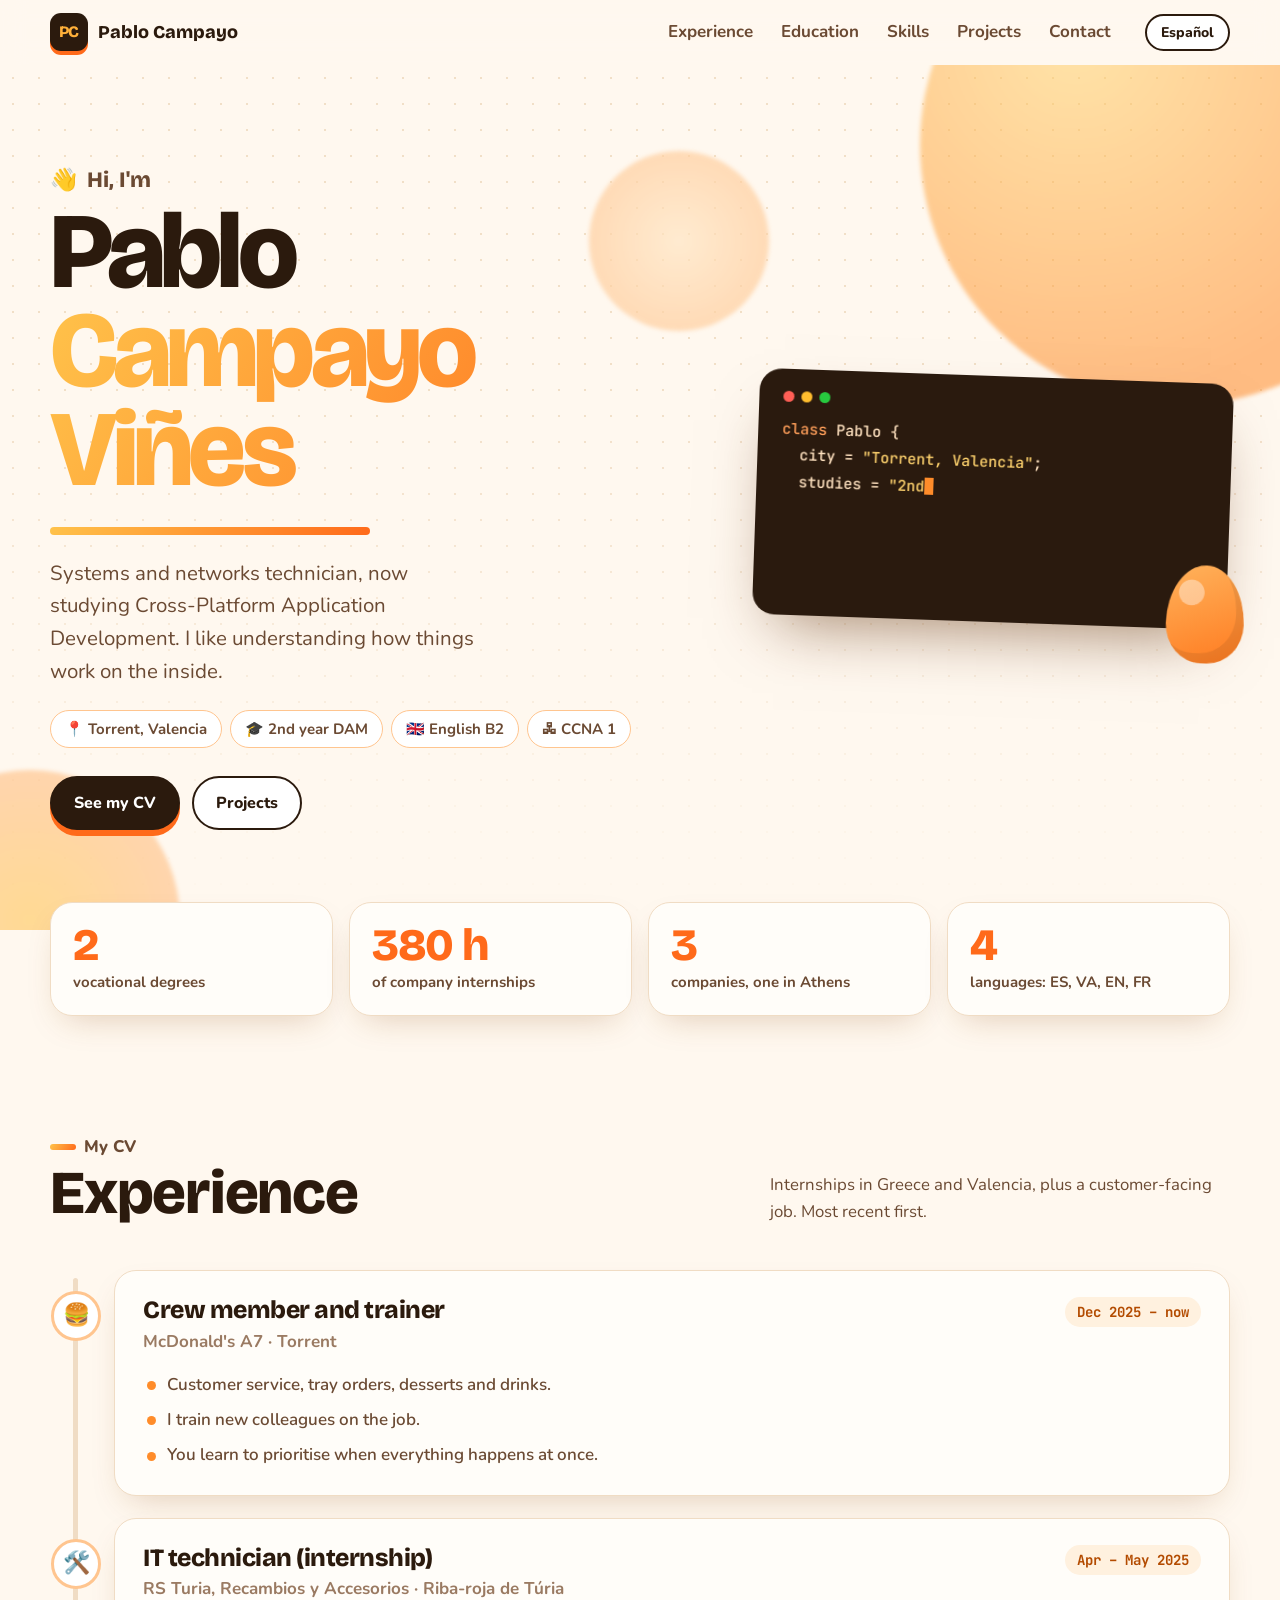
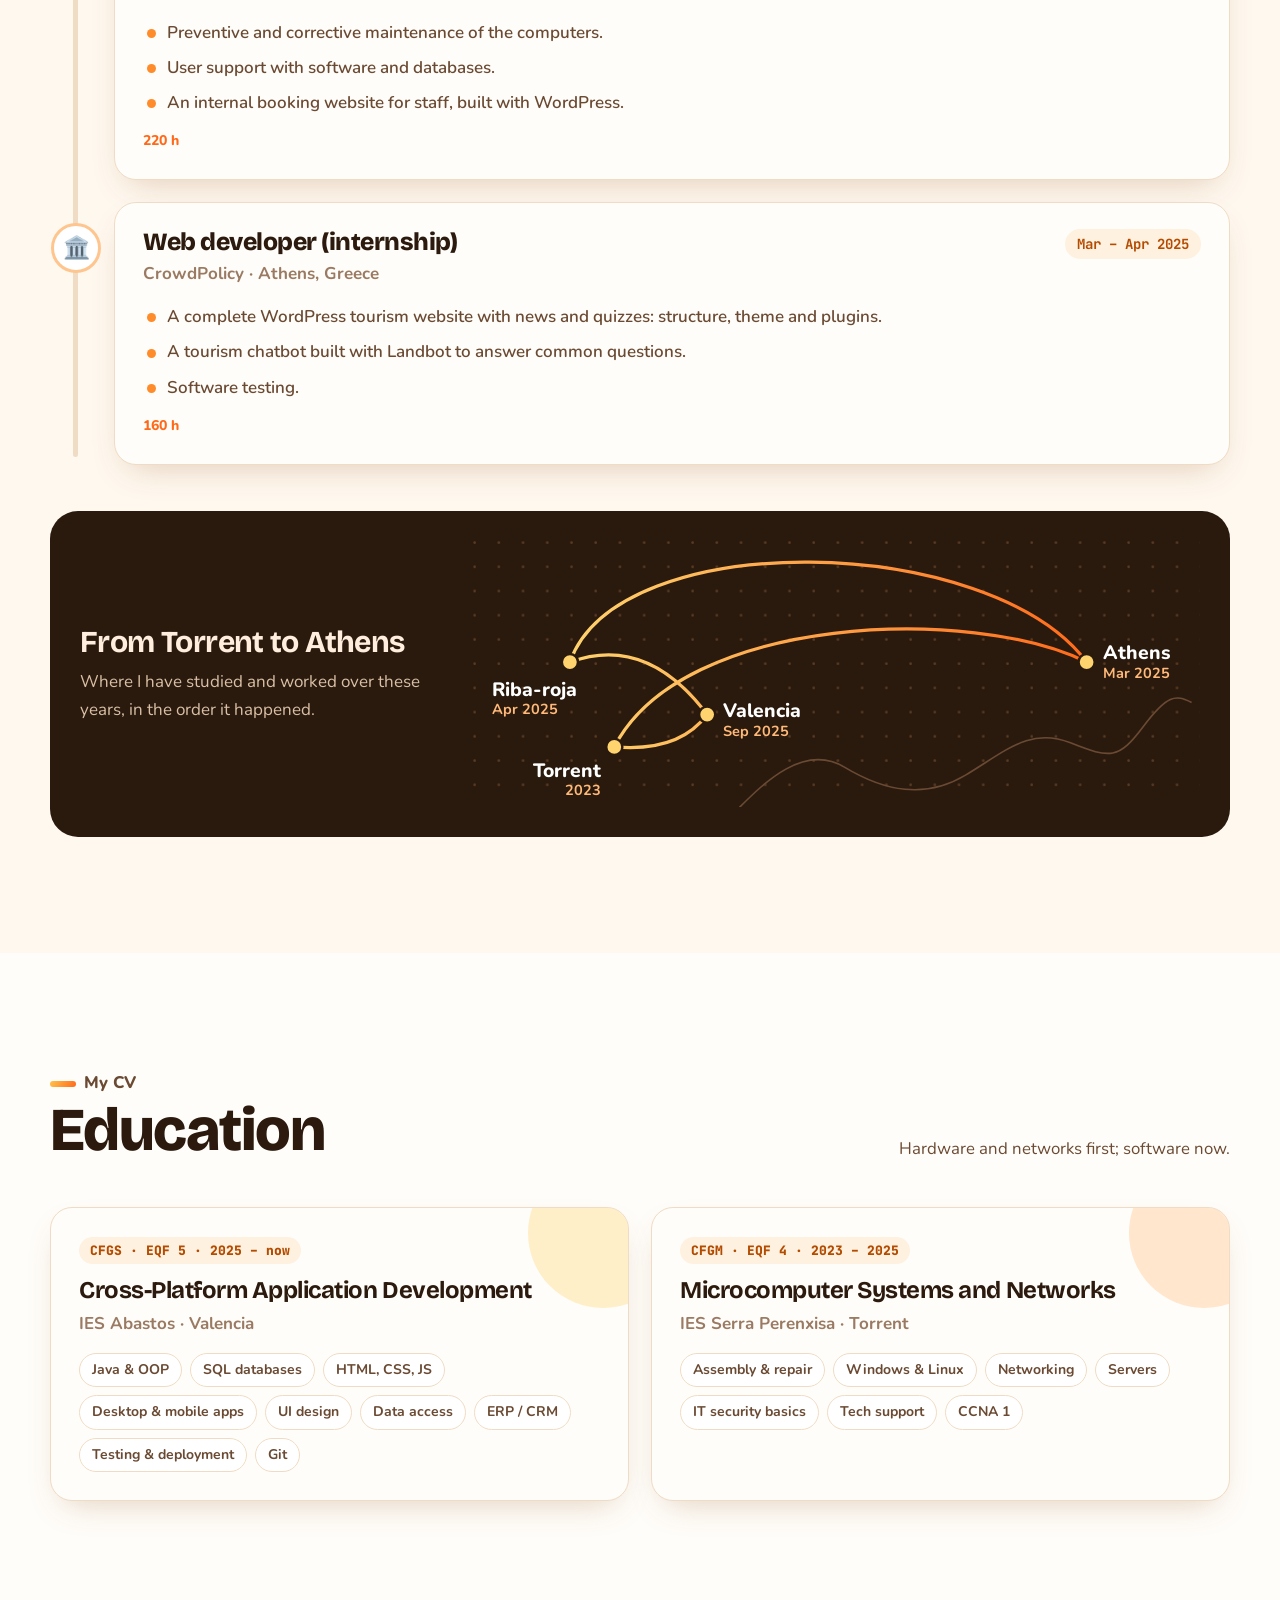
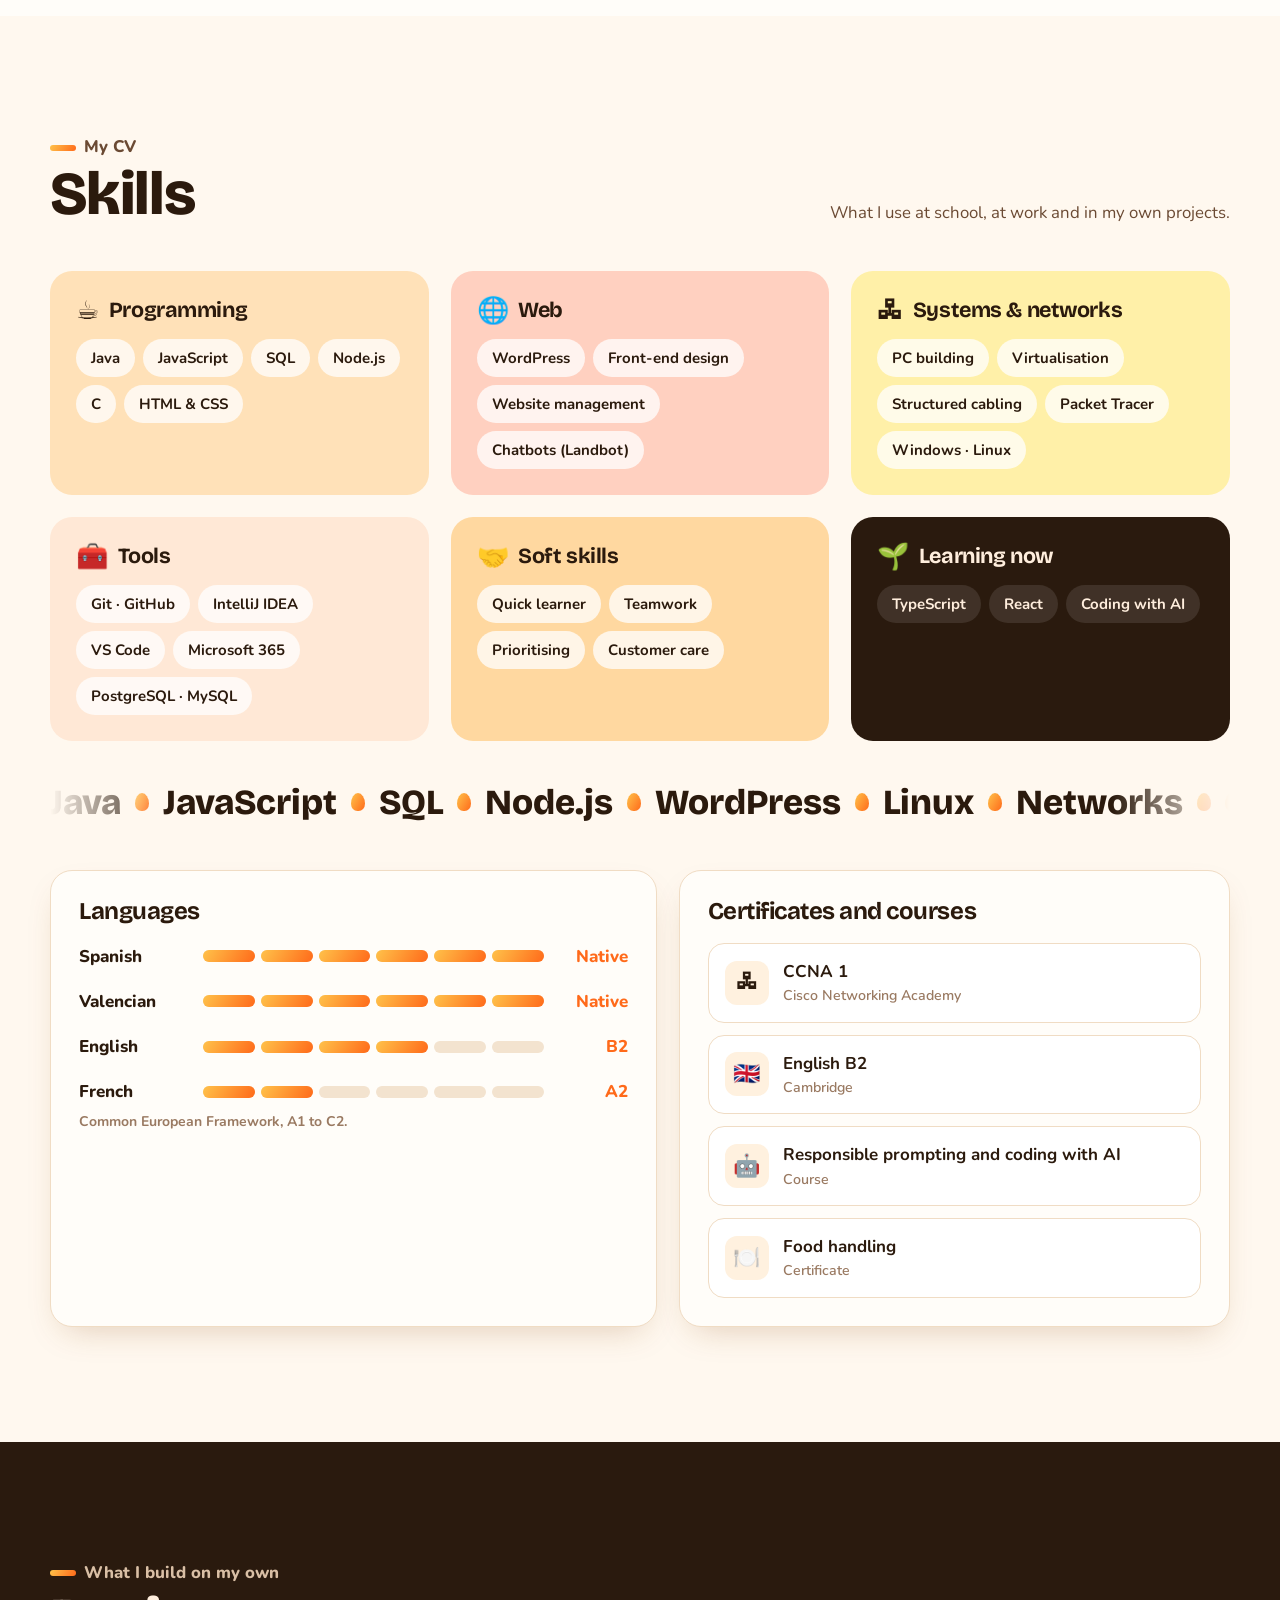
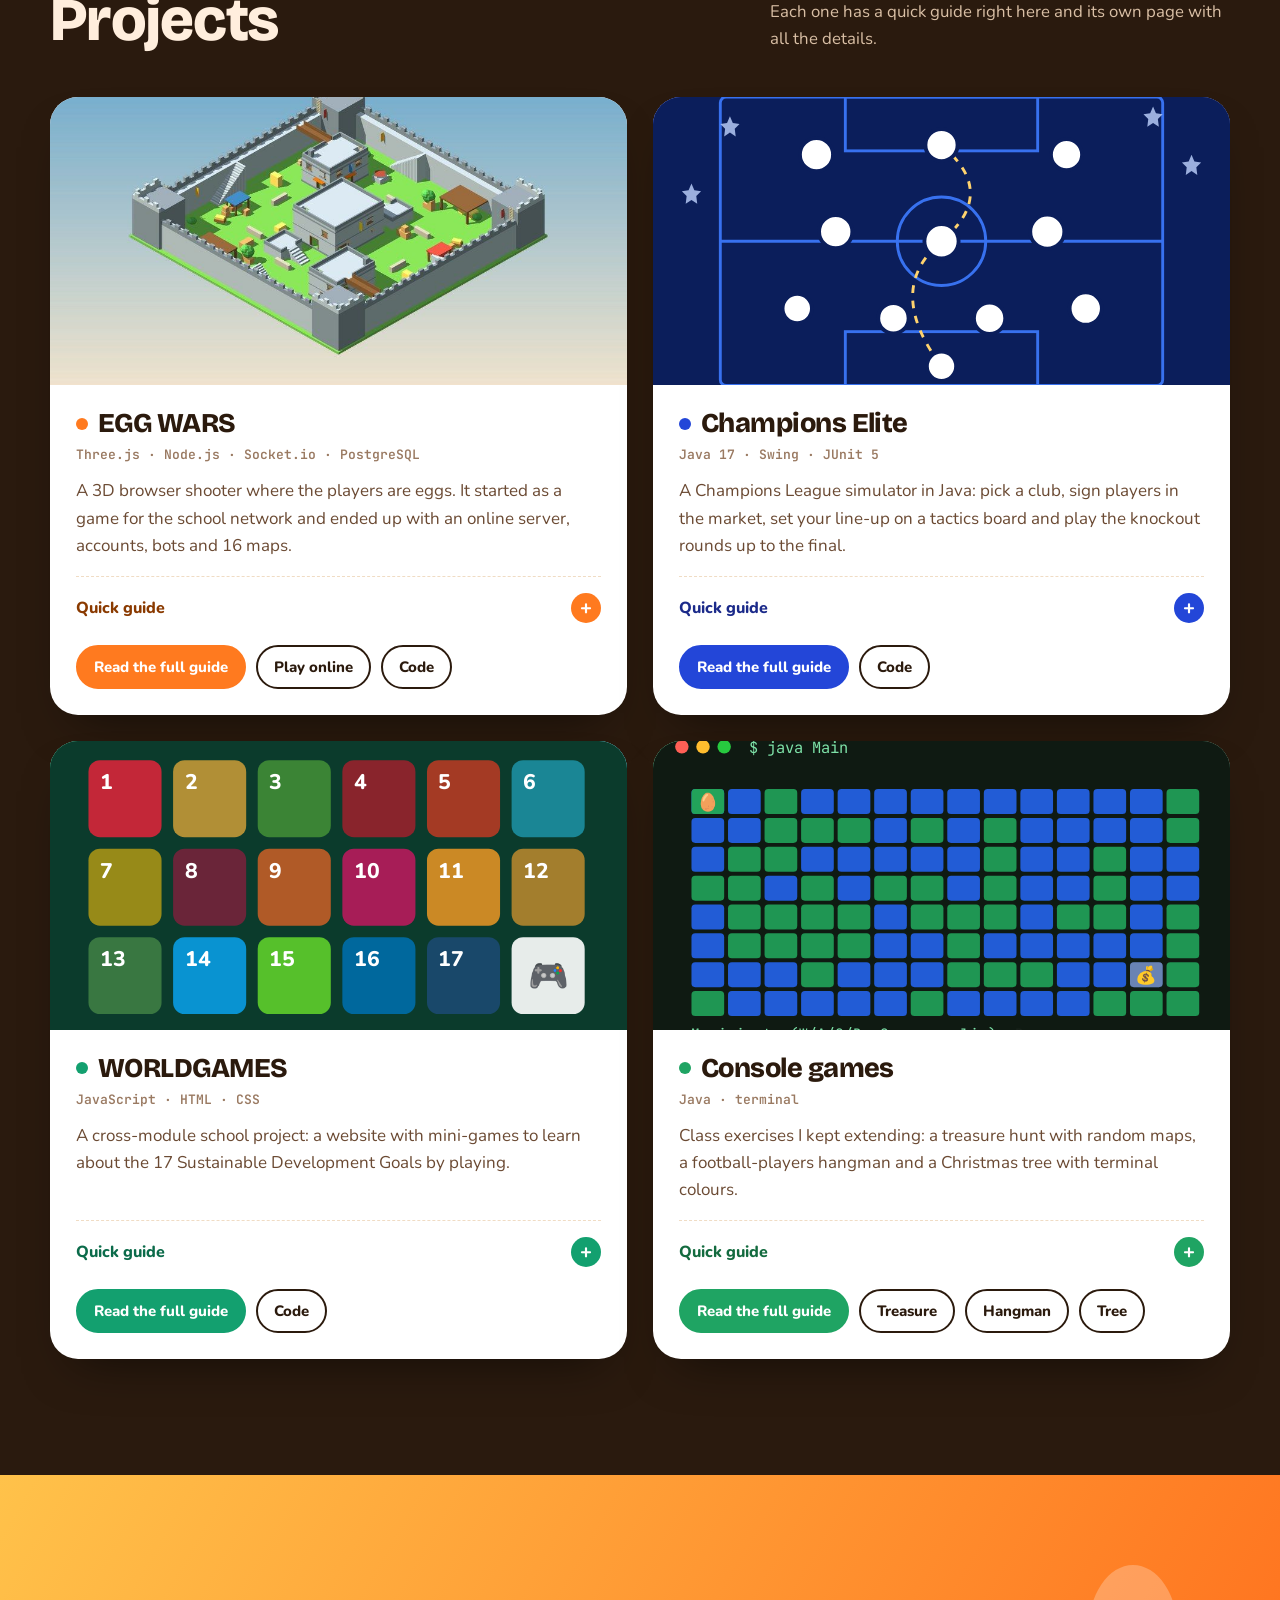
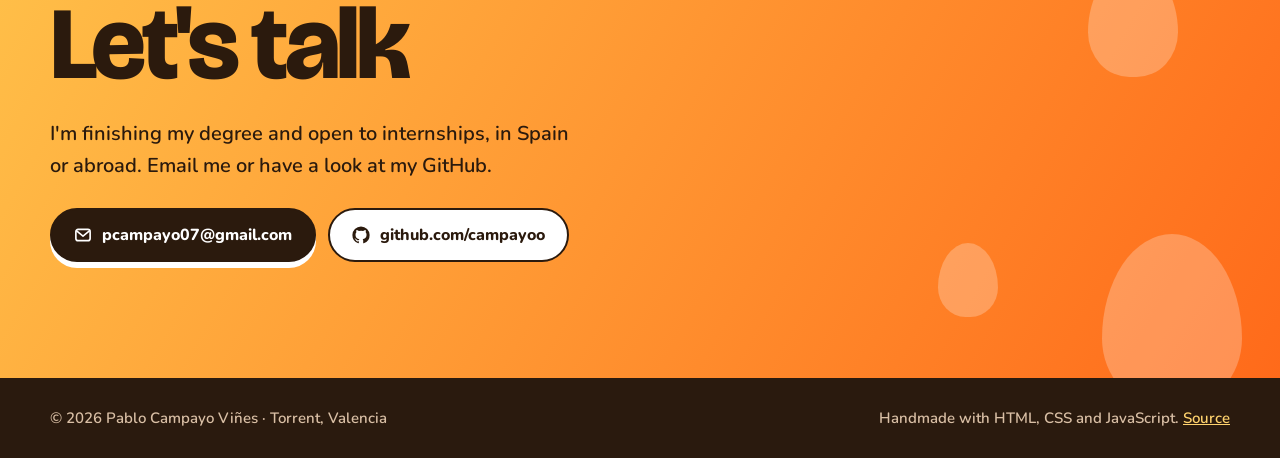
==== index.html @ ca090205 "Logo e icono con las iniciales PC en lugar del huevo Co-Authored-By: Claude Opus 5.5 <noreply@anthro" ====
<!DOCTYPE html>
<html lang="es">
<head>
<meta charset="utf-8">
<meta name="viewport" content="width=device-width, initial-scale=1">
<title>Pablo Campayo Viñes · Desarrollo de aplicaciones, sistemas y redes</title>
<meta name="description" content="CV y proyectos de Pablo Campayo Viñes, estudiante de Desarrollo de Aplicaciones Multiplataforma y técnico en Sistemas Microinformáticos y Redes. Torrent, Valencia.">
<meta name="theme-color" content="#ff8c2a">
<meta property="og:title" content="Pablo Campayo Viñes · Desarrollo de aplicaciones, sistemas y redes">
<meta property="og:description" content="CV y proyectos de Pablo Campayo Viñes, estudiante de Desarrollo de Aplicaciones Multiplataforma y técnico en Sistemas Microinformáticos y Redes. Torrent, Valencia.">
<link rel="icon" href="data:image/svg+xml,%3Csvg xmlns='http://www.w3.org/2000/svg' viewBox='0 0 64 64'%3E%3Cdefs%3E%3ClinearGradient id='g' x1='0' y1='0' x2='1' y2='1'%3E%3Cstop offset='0' stop-color='%23ffb03a'/%3E%3Cstop offset='1' stop-color='%23ff6a1a'/%3E%3C/linearGradient%3E%3C/defs%3E%3Crect width='64' height='64' rx='16' fill='%232b1a0d'/%3E%3Ctext x='32' y='43' text-anchor='middle' font-family='Arial,sans-serif' font-weight='800' font-size='30' fill='url(%23g)'%3EPC%3C/text%3E%3C/svg%3E">
<script>document.documentElement.classList.add("js")</script>
<link rel="preconnect" href="https://fonts.googleapis.com"><link rel="preconnect" href="https://fonts.gstatic.com" crossorigin><link href="https://fonts.googleapis.com/css2?family=Bricolage+Grotesque:opsz,wght@12..96,600..800&family=JetBrains+Mono:wght@500;700&family=Nunito:wght@400;600;700;800&display=swap" rel="stylesheet">
<link rel="stylesheet" href="style.css?v=202611171053">
</head>
<body>
<a class="skip" href="#main"><span class="es">Saltar al contenido</span><span class="en">Skip to content</span></a>
<header class="bar"><div class="wrap">
<a class="logo" href="index.html"><i aria-hidden="true">PC</i>Pablo Campayo</a>
<nav class="nav" aria-label="Secciones"><a href="#experiencia"><span class="es">Experiencia</span><span class="en">Experience</span></a><a href="#formacion"><span class="es">Formación</span><span class="en">Education</span></a><a href="#habilidades"><span class="es">Habilidades</span><span class="en">Skills</span></a><a href="#proyectos"><span class="es">Proyectos</span><span class="en">Projects</span></a><a href="#contacto"><span class="es">Contacto</span><span class="en">Contact</span></a></nav>
<button class="lang" id="lang" type="button">English</button>
</div></header>

<main id="main">
<section class="hero" aria-labelledby="t-hero">
<div class="dots" aria-hidden="true"></div><div class="blob b1" aria-hidden="true"></div><div class="blob b2" aria-hidden="true"></div><div class="blob b3" aria-hidden="true"></div>
<div class="wrap">
<div>
<p class="hello"><span class="wave" aria-hidden="true">👋</span><span class="es">Hola, soy</span><span class="en">Hi, I'm</span></p>
<h1 class="name" id="t-hero"><span>Pablo</span><span class="last">Campayo Viñes</span></h1>
<div class="under" aria-hidden="true"></div>
<p class="lead"><span class="es">Técnico en sistemas y redes, y ahora estudiante de Desarrollo de Aplicaciones Multiplataforma. Me gusta entender cómo funcionan las cosas por dentro.</span><span class="en">Systems and networks technician, now studying Cross-Platform Application Development. I like understanding how things work on the inside.</span></p>
<ul class="chips hot"><li>📍 Torrent, Valencia</li><li>🎓 <span class="es">2.º de DAM</span><span class="en">2nd year DAM</span></li><li>🇬🇧 <span class="es">Inglés B2</span><span class="en">English B2</span></li><li>🖧 CCNA 1</li></ul>
<div class="ctas"><a class="btn solid" href="#experiencia"><span class="es">Ver mi CV</span><span class="en">See my CV</span></a><a class="btn ghost" href="#proyectos"><span class="es">Proyectos</span><span class="en">Projects</span></a></div>
</div>
<div class="code" aria-label="Resumen en forma de código"><div class="dots3" aria-hidden="true"><i></i><i></i><i></i></div><pre id="typed" data-es="class Pablo {
  ciudad = &quot;Torrent, Valencia&quot;;
  estudia = &quot;2.º DAM · IES Abastos&quot;;
  stack = [&quot;Java&quot;, &quot;JS&quot;, &quot;SQL&quot;, &quot;Redes&quot;];
  idiomas = [&quot;ES&quot;, &quot;VA&quot;, &quot;EN B2&quot;, &quot;FR A2&quot;];
  // ahora: TypeScript y React
}" data-en="class Pablo {
  city = &quot;Torrent, Valencia&quot;;
  studies = &quot;2nd year DAM&quot;;
  stack = [&quot;Java&quot;, &quot;JS&quot;, &quot;SQL&quot;, &quot;Networks&quot;];
  languages = [&quot;ES&quot;, &quot;VA&quot;, &quot;EN B2&quot;, &quot;FR A2&quot;];
  // now learning: TypeScript, React
}"></pre><div class="egg" aria-hidden="true"></div></div>
</div>
</section>

<div class="stats"><div class="wrap"><ul>
<li class="rv" data-count="2"><b>2</b><span><span class="es">títulos de FP: SMR y DAM</span><span class="en">vocational degrees</span></span></li>
<li class="rv" data-count="380" data-suf=" h"><b>380 h</b><span><span class="es">de prácticas en empresa</span><span class="en">of company internships</span></span></li>
<li class="rv" data-count="3"><b>3</b><span><span class="es">empresas, una en Atenas</span><span class="en">companies, one in Athens</span></span></li>
<li class="rv" data-count="4"><b>4</b><span><span class="es">idiomas: ES, VA, EN, FR</span><span class="en">languages: ES, VA, EN, FR</span></span></li>
</ul></div></div>

<section class="sec" id="experiencia" aria-labelledby="t-exp"><div class="wrap">
<div class="sec-head rv"><div><p class="tag"><i></i><span class="es">Mi CV</span><span class="en">My CV</span></p><h2 id="t-exp"><span class="es">Experiencia</span><span class="en">Experience</span></h2></div><p><span class="es">Prácticas en Grecia y en Valencia, y trabajo de cara al público. Lo más reciente, arriba.</span><span class="en">Internships in Greece and Valencia, plus a customer-facing job. Most recent first.</span></p></div>
<ol class="timeline"><span class="fill" aria-hidden="true"></span>
<li class="job rv"><span class="ico" aria-hidden="true">🍔</span><div class="job-top"><div><h3><span class="es">Personal de equipo y entrenador</span><span class="en">Crew member and trainer</span></h3><div class="where">McDonald's A7 · Torrent</div></div><span class="when"><span class="es">dic 2025 – hoy</span><span class="en">Dec 2025 – now</span></span></div>
<ul><li><span class="es">Atención al cliente, pedidos en bandeja, postres y bebidas.</span><span class="en">Customer service, tray orders, desserts and drinks.</span></li><li><span class="es">Formo a compañeros nuevos en el puesto.</span><span class="en">I train new colleagues on the job.</span></li><li><span class="es">Aprendes a priorizar cuando todo pasa a la vez.</span><span class="en">You learn to prioritise when everything happens at once.</span></li></ul></li>
<li class="job rv"><span class="ico" aria-hidden="true">🛠️</span><div class="job-top"><div><h3><span class="es">Técnico TIC (prácticas)</span><span class="en">IT technician (internship)</span></h3><div class="where">RS Turia, Recambios y Accesorios · Riba-roja de Túria</div></div><span class="when"><span class="es">abr – may 2025</span><span class="en">Apr – May 2025</span></span></div>
<ul><li><span class="es">Mantenimiento preventivo y correctivo de los equipos.</span><span class="en">Preventive and corrective maintenance of the computers.</span></li><li><span class="es">Soporte a los usuarios con programas y bases de datos.</span><span class="en">User support with software and databases.</span></li><li><span class="es">Web interna de reservas para los trabajadores, hecha con WordPress.</span><span class="en">An internal booking website for staff, built with WordPress.</span></li></ul><span class="hours">220 h</span></li>
<li class="job rv"><span class="ico" aria-hidden="true">🏛️</span><div class="job-top"><div><h3><span class="es">Desarrollador web (prácticas)</span><span class="en">Web developer (internship)</span></h3><div class="where">CrowdPolicy · <span class="es">Atenas, Grecia</span><span class="en">Athens, Greece</span></div></div><span class="when"><span class="es">mar – abr 2025</span><span class="en">Mar – Apr 2025</span></span></div>
<ul><li><span class="es">Web completa en WordPress sobre turismo, con noticias y cuestionarios: estructura, tema y plugins.</span><span class="en">A complete WordPress tourism website with news and quizzes: structure, theme and plugins.</span></li><li><span class="es">Chatbot de turismo con Landbot para responder las dudas más habituales.</span><span class="en">A tourism chatbot built with Landbot to answer common questions.</span></li><li><span class="es">Pruebas de software.</span><span class="en">Software testing.</span></li></ul><span class="hours">160 h</span></li>
</ol>

<div class="route-box rv">
<div><h3><span class="es">De Torrent a Atenas</span><span class="en">From Torrent to Athens</span></h3><p><span class="es">Dónde he estudiado y trabajado estos años, en el orden en que pasó.</span><span class="en">Where I have studied and worked over these years, in the order it happened.</span></p></div>
<figure class="route" style="margin:0"><svg viewBox="0 0 900 330" role="img" aria-label="Torrent, Atenas, Riba-roja y Valencia">
<defs><pattern id="gd" width="30" height="30" patternUnits="userSpaceOnUse"><circle cx="2" cy="2" r="1.6" fill="#5a3a22"/></pattern><linearGradient id="tg" x1="0" x2="1"><stop offset="0" stop-color="#ffd36e"/><stop offset="1" stop-color="#ff6a1a"/></linearGradient></defs>
<rect width="900" height="330" fill="url(#gd)"/>
<path class="coast" d="M330 330 C360 300 410 250 460 280 S560 320 610 290 S690 230 740 250 S800 270 830 230 S870 190 890 200"/>
<path class="trip" d="M175 255 C260 90 620 80 760 150 C640 -10 180 -20 120 150 Q215 115 290 215 Q255 262 175 255"/>
<g class="pin" style="--i:0"><circle cx="175" cy="255" r="10"/><text x="158" y="292" text-anchor="end">Torrent</text><text class="yr" x="158" y="314" text-anchor="end">2023</text></g>
<g class="pin" style="--i:1"><circle cx="760" cy="150" r="10"/><text x="780" y="146"><tspan class="es">Atenas</tspan><tspan class="en">Athens</tspan></text><text class="yr" x="780" y="170"><tspan class="es">mar 2025</tspan><tspan class="en">Mar 2025</tspan></text></g>
<g class="pin" style="--i:2"><circle cx="120" cy="150" r="10"/><text x="24" y="192">Riba-roja</text><text class="yr" x="24" y="214"><tspan class="es">abr 2025</tspan><tspan class="en">Apr 2025</tspan></text></g>
<g class="pin" style="--i:3"><circle cx="290" cy="215" r="10"/><text x="310" y="218">Valencia</text><text class="yr" x="310" y="242"><tspan class="es">sep 2025</tspan><tspan class="en">Sep 2025</tspan></text></g>
</svg></figure>
</div>
</div></section>

<section class="sec white" id="formacion" aria-labelledby="t-edu"><div class="wrap">
<div class="sec-head rv"><div><p class="tag"><i></i><span class="es">Mi CV</span><span class="en">My CV</span></p><h2 id="t-edu"><span class="es">Formación</span><span class="en">Education</span></h2></div><p><span class="es">Primero el hardware y las redes; ahora, el software.</span><span class="en">Hardware and networks first; software now.</span></p></div>
<div class="edu">
<div class="card rv"><span class="lvl">CFGS · EQF 5 · <span class="es">2025 – hoy</span><span class="en">2025 – now</span></span><h3><span class="es">Desarrollo de Aplicaciones Multiplataforma</span><span class="en">Cross-Platform Application Development</span></h3><p class="where">IES Abastos · Valencia</p>
<ul class="chips"><li>Java <span class="es">y POO</span><span class="en">& OOP</span></li><li><span class="es">Bases de datos SQL</span><span class="en">SQL databases</span></li><li>HTML, CSS, JS</li><li><span class="es">Apps de escritorio y móvil</span><span class="en">Desktop & mobile apps</span></li><li><span class="es">Interfaces</span><span class="en">UI design</span></li><li><span class="es">Acceso a datos</span><span class="en">Data access</span></li><li>ERP / CRM</li><li><span class="es">Pruebas y despliegue</span><span class="en">Testing & deployment</span></li><li>Git</li></ul></div>
<div class="card rv"><span class="lvl">CFGM · EQF 4 · 2023 – 2025</span><h3><span class="es">Sistemas Microinformáticos y Redes</span><span class="en">Microcomputer Systems and Networks</span></h3><p class="where">IES Serra Perenxisa · Torrent</p>
<ul class="chips"><li><span class="es">Montaje y reparación</span><span class="en">Assembly & repair</span></li><li>Windows <span class="es">y</span><span class="en">&</span> Linux</li><li><span class="es">Redes</span><span class="en">Networking</span></li><li><span class="es">Servidores</span><span class="en">Servers</span></li><li><span class="es">Seguridad básica</span><span class="en">IT security basics</span></li><li><span class="es">Soporte técnico</span><span class="en">Tech support</span></li><li>CCNA 1</li></ul></div>
</div>
</div></section>

<section class="sec" id="habilidades" aria-labelledby="t-sk"><div class="wrap">
<div class="sec-head rv"><div><p class="tag"><i></i><span class="es">Mi CV</span><span class="en">My CV</span></p><h2 id="t-sk"><span class="es">Habilidades</span><span class="en">Skills</span></h2></div><p><span class="es">Lo que uso en clase, en las prácticas y en mis proyectos.</span><span class="en">What I use at school, at work and in my own projects.</span></p></div>
<div class="skills">
<div class="skill s1 rv"><h3><b aria-hidden="true">☕</b><span class="es">Programación</span><span class="en">Programming</span></h3><ul class="chips"><li>Java</li><li>JavaScript</li><li>SQL</li><li>Node.js</li><li>C</li><li>HTML <span class="es">y</span><span class="en">&</span> CSS</li></ul></div>
<div class="skill s2 rv"><h3><b aria-hidden="true">🌐</b>Web</h3><ul class="chips"><li>WordPress</li><li><span class="es">Diseño front-end</span><span class="en">Front-end design</span></li><li><span class="es">Gestión de webs</span><span class="en">Website management</span></li><li><span class="es">Chatbots (Landbot)</span><span class="en">Chatbots (Landbot)</span></li></ul></div>
<div class="skill s3 rv"><h3><b aria-hidden="true">🖧</b><span class="es">Sistemas y redes</span><span class="en">Systems & networks</span></h3><ul class="chips"><li><span class="es">Montaje de equipos</span><span class="en">PC building</span></li><li><span class="es">Virtualización</span><span class="en">Virtualisation</span></li><li><span class="es">Cableado estructurado</span><span class="en">Structured cabling</span></li><li>Packet Tracer</li><li>Windows · Linux</li></ul></div>
<div class="skill s4 rv"><h3><b aria-hidden="true">🧰</b><span class="es">Herramientas</span><span class="en">Tools</span></h3><ul class="chips"><li>Git · GitHub</li><li>IntelliJ IDEA</li><li>VS Code</li><li>Microsoft 365</li><li>PostgreSQL · MySQL</li></ul></div>
<div class="skill s5 rv"><h3><b aria-hidden="true">🤝</b><span class="es">Personales</span><span class="en">Soft skills</span></h3><ul class="chips"><li><span class="es">Aprendo rápido</span><span class="en">Quick learner</span></li><li><span class="es">Trabajo en equipo</span><span class="en">Teamwork</span></li><li><span class="es">Priorizar tareas</span><span class="en">Prioritising</span></li><li><span class="es">Trato con clientes</span><span class="en">Customer care</span></li></ul></div>
<div class="skill s6 rv"><h3><b aria-hidden="true">🌱</b><span class="es">Aprendiendo ahora</span><span class="en">Learning now</span></h3><ul class="chips"><li>TypeScript</li><li>React</li><li><span class="es">Programación con IA</span><span class="en">Coding with AI</span></li></ul></div>
</div>
<div class="marquee" aria-hidden="true"><div><span>Java</span><span>JavaScript</span><span>SQL</span><span>Node.js</span><span>WordPress</span><span>Linux</span><span><span class="es">Redes</span><span class="en">Networks</span></span><span>Git</span><span>Three.js</span><span>Java</span><span>JavaScript</span><span>SQL</span><span>Node.js</span><span>WordPress</span><span>Linux</span><span><span class="es">Redes</span><span class="en">Networks</span></span><span>Git</span><span>Three.js</span></div></div>

<div class="two" style="margin-top:46px">
<div class="card rv"><h3 style="font-size:1.5rem;margin-bottom:18px"><span class="es">Idiomas</span><span class="en">Languages</span></h3>
<div class="langs">
<div class="lang-row"><span><span class="es">Español</span><span class="en">Spanish</span></span><span class="bars" aria-hidden="true"><i class="f"></i><i class="f"></i><i class="f"></i><i class="f"></i><i class="f"></i><i class="f"></i></span><em><span class="es">Nativo</span><span class="en">Native</span></em></div>
<div class="lang-row"><span><span class="es">Valenciano</span><span class="en">Valencian</span></span><span class="bars" aria-hidden="true"><i class="f"></i><i class="f"></i><i class="f"></i><i class="f"></i><i class="f"></i><i class="f"></i></span><em><span class="es">Nativo</span><span class="en">Native</span></em></div>
<div class="lang-row"><span><span class="es">Inglés</span><span class="en">English</span></span><span class="bars" aria-hidden="true"><i class="f"></i><i class="f"></i><i class="f"></i><i class="f"></i><i class=""></i><i class=""></i></span><em>B2</em></div>
<div class="lang-row"><span><span class="es">Francés</span><span class="en">French</span></span><span class="bars" aria-hidden="true"><i class="f"></i><i class="f"></i><i class=""></i><i class=""></i><i class=""></i><i class=""></i></span><em>A2</em></div>
</div><p class="scale"><span class="es">Marco Común Europeo, de A1 a C2.</span><span class="en">Common European Framework, A1 to C2.</span></p></div>
<div class="card rv"><h3 style="font-size:1.5rem;margin-bottom:18px"><span class="es">Certificados y cursos</span><span class="en">Certificates and courses</span></h3>
<ul class="certs">
<li><b aria-hidden="true">🖧</b><span>CCNA 1<small>Cisco Networking Academy</small></span></li>
<li><b aria-hidden="true">🇬🇧</b><span><span class="es">Inglés B2</span><span class="en">English B2</span><small>Cambridge</small></span></li>
<li><b aria-hidden="true">🤖</b><span><span class="es">Prompting responsable y programación con IA</span><span class="en">Responsible prompting and coding with AI</span><small><span class="es">Curso</span><span class="en">Course</span></small></span></li>
<li><b aria-hidden="true">🍽️</b><span><span class="es">Manipulador de alimentos</span><span class="en">Food handling</span><small><span class="es">Certificado</span><span class="en">Certificate</span></small></span></li>
</ul></div>
</div>
</div></section>

<section class="sec dark" id="proyectos" aria-labelledby="t-pr"><div class="wrap">
<div class="sec-head rv"><div><p class="tag"><i></i><span class="es">Lo que hago por mi cuenta</span><span class="en">What I build on my own</span></p><h2 id="t-pr"><span class="es">Proyectos</span><span class="en">Projects</span></h2></div><p><span class="es">Cada uno tiene una guía rápida aquí mismo y una página con todos los detalles.</span><span class="en">Each one has a quick guide right here and its own page with all the details.</span></p></div>
<div class="projects">
<article class="proj p-egg rv">
<a class="art" href="proyectos/eggwars.html" tabindex="-1" aria-hidden="true"><img src="img/eg-castle.jpg" alt="Mapa Castle de EGG WARS" loading="lazy" width="960" height="570"></a>
<div class="body">
<h3><i aria-hidden="true"></i>EGG WARS</h3>
<div class="stack">Three.js · Node.js · Socket.io · PostgreSQL</div>
<p><span class="es">Un shooter en 3D para el navegador en el que los jugadores son huevos. Empezó como un juego para la red del instituto y acabó con servidor online, cuentas, bots y 16 mapas.</span><span class="en">A 3D browser shooter where the players are eggs. It started as a game for the school network and ended up with an online server, accounts, bots and 16 maps.</span></p>
<details class="guide"><summary><span class="es">Guía rápida</span><span class="en">Quick guide</span><span class="pm" aria-hidden="true">+</span></summary>
<div class="in"><ol class="steps"><li><span class="es"><b>Entra</b> en la versión online o en la de bots, directamente desde el navegador.</span><span class="en"><b>Open</b> the online version or the bots version, straight from the browser.</span></li><li><span class="es"><b>Elige</b> mapa y modo: todos contra todos, equipos, King of the Coop o Capture the Spatula.</span><span class="en"><b>Pick</b> a map and a mode: free for all, teams, King of the Coop or Capture the Spatula.</span></li><li><span class="es"><b>Juega</b> con WASD, ratón para apuntar, clic para disparar, R para recargar y Q para la granada.</span><span class="en"><b>Play</b> with WASD, mouse to aim, click to shoot, R to reload and Q for a grenade.</span></li></ol></div></details>
<div class="links"><a class="main" href="proyectos/eggwars.html"><span class="es">Ver la guía completa</span><span class="en">Read the full guide</span></a><a href="https://eggwars-plai.onrender.com" target="_blank" rel="noopener"><span class="es">Jugar online</span><span class="en">Play online</span></a><a href="https://github.com/campayoo/EggWars" target="_blank" rel="noopener"><span class="es">Código</span><span class="en">Code</span></a></div>
</div></article>
<article class="proj p-ucl rv">
<a class="art" href="proyectos/champions.html" tabindex="-1" aria-hidden="true"><svg viewBox="0 0 600 340" preserveAspectRatio="xMidYMid slice" role="img" aria-label="Campo de fútbol con una alineación 4-3-3"><rect width="600" height="340" fill="#0b1e5b"/><g fill="none" stroke="#3d7bff" stroke-width="3" opacity=".9"><rect x="70" y="20" width="460" height="300" rx="6"/><line x1="70" y1="170" x2="530" y2="170"/><circle cx="300" cy="170" r="46"/><rect x="200" y="20" width="200" height="56"/><rect x="200" y="264" width="200" height="56"/></g><path d="M300 300 Q240 220 300 170 T300 70" fill="none" stroke="#ffd36e" stroke-width="3" stroke-dasharray="8 8"><animate attributeName="stroke-dashoffset" from="64" to="0" dur="1.6s" repeatCount="indefinite"/></path><path d="M520 30 l3 7 7 1 -5 5 1 8 -6 -4 -6 4 1 -8 -5 -5 7 -1z" fill="#c0d4ff" opacity=".8"/><path d="M560 80 l3 7 7 1 -5 5 1 8 -6 -4 -6 4 1 -8 -5 -5 7 -1z" fill="#c0d4ff" opacity=".8"/><path d="M80 40 l3 7 7 1 -5 5 1 8 -6 -4 -6 4 1 -8 -5 -5 7 -1z" fill="#c0d4ff" opacity=".8"/><path d="M40 110 l3 7 7 1 -5 5 1 8 -6 -4 -6 4 1 -8 -5 -5 7 -1z" fill="#c0d4ff" opacity=".8"/><circle cx="300" cy="300" r="15" fill="#fff" stroke="#0b1e5b" stroke-width="4"><animate attributeName="r" values="15;18;15" dur="2.4s" begin="0.0s" repeatCount="indefinite"/></circle><circle cx="150" cy="240" r="15" fill="#fff" stroke="#0b1e5b" stroke-width="4"><animate attributeName="r" values="15;18;15" dur="2.4s" begin="0.2s" repeatCount="indefinite"/></circle><circle cx="250" cy="250" r="15" fill="#fff" stroke="#0b1e5b" stroke-width="4"><animate attributeName="r" values="15;18;15" dur="2.4s" begin="0.4s" repeatCount="indefinite"/></circle><circle cx="350" cy="250" r="15" fill="#fff" stroke="#0b1e5b" stroke-width="4"><animate attributeName="r" values="15;18;15" dur="2.4s" begin="0.6000000000000001s" repeatCount="indefinite"/></circle><circle cx="450" cy="240" r="15" fill="#fff" stroke="#0b1e5b" stroke-width="4"><animate attributeName="r" values="15;18;15" dur="2.4s" begin="0.8s" repeatCount="indefinite"/></circle><circle cx="190" cy="160" r="15" fill="#fff" stroke="#0b1e5b" stroke-width="4"><animate attributeName="r" values="15;18;15" dur="2.4s" begin="1.0s" repeatCount="indefinite"/></circle><circle cx="300" cy="170" r="15" fill="#fff" stroke="#0b1e5b" stroke-width="4"><animate attributeName="r" values="15;18;15" dur="2.4s" begin="1.2000000000000002s" repeatCount="indefinite"/></circle><circle cx="410" cy="160" r="15" fill="#fff" stroke="#0b1e5b" stroke-width="4"><animate attributeName="r" values="15;18;15" dur="2.4s" begin="1.4000000000000001s" repeatCount="indefinite"/></circle><circle cx="170" cy="80" r="15" fill="#fff" stroke="#0b1e5b" stroke-width="4"><animate attributeName="r" values="15;18;15" dur="2.4s" begin="1.6s" repeatCount="indefinite"/></circle><circle cx="300" cy="70" r="15" fill="#fff" stroke="#0b1e5b" stroke-width="4"><animate attributeName="r" values="15;18;15" dur="2.4s" begin="1.8s" repeatCount="indefinite"/></circle><circle cx="430" cy="80" r="15" fill="#fff" stroke="#0b1e5b" stroke-width="4"><animate attributeName="r" values="15;18;15" dur="2.4s" begin="2.0s" repeatCount="indefinite"/></circle></svg></a>
<div class="body">
<h3><i aria-hidden="true"></i>Champions Elite</h3>
<div class="stack">Java 17 · Swing · JUnit 5</div>
<p><span class="es">Simulador de la Champions League en Java: eliges club, fichas en el mercado, montas la alineación en una pizarra táctica y juegas las eliminatorias hasta la final.</span><span class="en">A Champions League simulator in Java: pick a club, sign players in the market, set your line-up on a tactics board and play the knockout rounds up to the final.</span></p>
<details class="guide"><summary><span class="es">Guía rápida</span><span class="en">Quick guide</span><span class="pm" aria-hidden="true">+</span></summary>
<div class="in"><ol class="steps"><li><span class="es"><b>Elige un club</b> y revisa su plantilla, presupuesto y entrenador.</span><span class="en"><b>Pick a club</b> and check its squad, budget and coach.</span></li><li><span class="es"><b>Ficha y vende</b> jugadores; el presupuesto se comprueba solo.</span><span class="en"><b>Buy and sell</b> players; the budget is checked automatically.</span></li><li><span class="es"><b>Monta la alineación</b> y simula de octavos a la final, con penaltis si hay empate.</span><span class="en"><b>Set the line-up</b> and simulate from the round of 16 to the final, with penalties on a draw.</span></li></ol></div></details>
<div class="links"><a class="main" href="proyectos/champions.html"><span class="es">Ver la guía completa</span><span class="en">Read the full guide</span></a><a href="https://github.com/campayoo/ProyectoChampions" target="_blank" rel="noopener"><span class="es">Código</span><span class="en">Code</span></a></div>
</div></article>
<article class="proj p-ods rv">
<a class="art" href="proyectos/worldgames.html" tabindex="-1" aria-hidden="true"><svg viewBox="0 0 600 340" preserveAspectRatio="xMidYMid slice" role="img" aria-label="Los 17 Objetivos de Desarrollo Sostenible en colores"><rect width="600" height="340" fill="#0b3b2c"/><rect x="40" y="40" width="76" height="80" rx="12" fill="#E5243B"><animate attributeName="opacity" values="1;.55;1" dur="3s" begin="0.0s" repeatCount="indefinite"/></rect><text x="52" y="70" fill="#fff" font-family="Nunito,sans-serif" font-weight="800" font-size="22">1</text><rect x="128" y="40" width="76" height="80" rx="12" fill="#DDA63A"><animate attributeName="opacity" values="1;.55;1" dur="3s" begin="0.18s" repeatCount="indefinite"/></rect><text x="140" y="70" fill="#fff" font-family="Nunito,sans-serif" font-weight="800" font-size="22">2</text><rect x="216" y="40" width="76" height="80" rx="12" fill="#4C9F38"><animate attributeName="opacity" values="1;.55;1" dur="3s" begin="0.36s" repeatCount="indefinite"/></rect><text x="228" y="70" fill="#fff" font-family="Nunito,sans-serif" font-weight="800" font-size="22">3</text><rect x="304" y="40" width="76" height="80" rx="12" fill="#C5192D"><animate attributeName="opacity" values="1;.55;1" dur="3s" begin="0.54s" repeatCount="indefinite"/></rect><text x="316" y="70" fill="#fff" font-family="Nunito,sans-serif" font-weight="800" font-size="22">4</text><rect x="392" y="40" width="76" height="80" rx="12" fill="#FF3A21"><animate attributeName="opacity" values="1;.55;1" dur="3s" begin="0.72s" repeatCount="indefinite"/></rect><text x="404" y="70" fill="#fff" font-family="Nunito,sans-serif" font-weight="800" font-size="22">5</text><rect x="480" y="40" width="76" height="80" rx="12" fill="#26BDE2"><animate attributeName="opacity" values="1;.55;1" dur="3s" begin="0.8999999999999999s" repeatCount="indefinite"/></rect><text x="492" y="70" fill="#fff" font-family="Nunito,sans-serif" font-weight="800" font-size="22">6</text><rect x="40" y="132" width="76" height="80" rx="12" fill="#FCC30B"><animate attributeName="opacity" values="1;.55;1" dur="3s" begin="1.08s" repeatCount="indefinite"/></rect><text x="52" y="162" fill="#fff" font-family="Nunito,sans-serif" font-weight="800" font-size="22">7</text><rect x="128" y="132" width="76" height="80" rx="12" fill="#A21942"><animate attributeName="opacity" values="1;.55;1" dur="3s" begin="1.26s" repeatCount="indefinite"/></rect><text x="140" y="162" fill="#fff" font-family="Nunito,sans-serif" font-weight="800" font-size="22">8</text><rect x="216" y="132" width="76" height="80" rx="12" fill="#FD6925"><animate attributeName="opacity" values="1;.55;1" dur="3s" begin="1.44s" repeatCount="indefinite"/></rect><text x="228" y="162" fill="#fff" font-family="Nunito,sans-serif" font-weight="800" font-size="22">9</text><rect x="304" y="132" width="76" height="80" rx="12" fill="#DD1367"><animate attributeName="opacity" values="1;.55;1" dur="3s" begin="1.6199999999999999s" repeatCount="indefinite"/></rect><text x="316" y="162" fill="#fff" font-family="Nunito,sans-serif" font-weight="800" font-size="22">10</text><rect x="392" y="132" width="76" height="80" rx="12" fill="#FD9D24"><animate attributeName="opacity" values="1;.55;1" dur="3s" begin="1.7999999999999998s" repeatCount="indefinite"/></rect><text x="404" y="162" fill="#fff" font-family="Nunito,sans-serif" font-weight="800" font-size="22">11</text><rect x="480" y="132" width="76" height="80" rx="12" fill="#BF8B2E"><animate attributeName="opacity" values="1;.55;1" dur="3s" begin="1.98s" repeatCount="indefinite"/></rect><text x="492" y="162" fill="#fff" font-family="Nunito,sans-serif" font-weight="800" font-size="22">12</text><rect x="40" y="224" width="76" height="80" rx="12" fill="#3F7E44"><animate attributeName="opacity" values="1;.55;1" dur="3s" begin="2.16s" repeatCount="indefinite"/></rect><text x="52" y="254" fill="#fff" font-family="Nunito,sans-serif" font-weight="800" font-size="22">13</text><rect x="128" y="224" width="76" height="80" rx="12" fill="#0A97D9"><animate attributeName="opacity" values="1;.55;1" dur="3s" begin="2.34s" repeatCount="indefinite"/></rect><text x="140" y="254" fill="#fff" font-family="Nunito,sans-serif" font-weight="800" font-size="22">14</text><rect x="216" y="224" width="76" height="80" rx="12" fill="#56C02B"><animate attributeName="opacity" values="1;.55;1" dur="3s" begin="2.52s" repeatCount="indefinite"/></rect><text x="228" y="254" fill="#fff" font-family="Nunito,sans-serif" font-weight="800" font-size="22">15</text><rect x="304" y="224" width="76" height="80" rx="12" fill="#00689D"><animate attributeName="opacity" values="1;.55;1" dur="3s" begin="2.6999999999999997s" repeatCount="indefinite"/></rect><text x="316" y="254" fill="#fff" font-family="Nunito,sans-serif" font-weight="800" font-size="22">16</text><rect x="392" y="224" width="76" height="80" rx="12" fill="#19486A"><animate attributeName="opacity" values="1;.55;1" dur="3s" begin="2.88s" repeatCount="indefinite"/></rect><text x="404" y="254" fill="#fff" font-family="Nunito,sans-serif" font-weight="800" font-size="22">17</text><rect x="480" y="224" width="76" height="80" rx="12" fill="#fff" opacity=".9"/><text x="518" y="276" text-anchor="middle" font-size="34">🎮</text></svg></a>
<div class="body">
<h3><i aria-hidden="true"></i>WORLDGAMES</h3>
<div class="stack">JavaScript · HTML · CSS</div>
<p><span class="es">Proyecto intermodular de clase: una web con minijuegos para aprender sobre los 17 Objetivos de Desarrollo Sostenible jugando.</span><span class="en">A cross-module school project: a website with mini-games to learn about the 17 Sustainable Development Goals by playing.</span></p>
<details class="guide"><summary><span class="es">Guía rápida</span><span class="en">Quick guide</span><span class="pm" aria-hidden="true">+</span></summary>
<div class="in"><ol class="steps"><li><span class="es"><b>Abre</b> la web en cualquier navegador; no hace falta instalar nada.</span><span class="en"><b>Open</b> the site in any browser; nothing to install.</span></li><li><span class="es"><b>Elige un minijuego</b> de la lista.</span><span class="en"><b>Pick a mini-game</b> from the list.</span></li><li><span class="es"><b>Juega y aprende</b> sobre los objetivos mientras juegas.</span><span class="en"><b>Play and learn</b> about the goals as you go.</span></li></ol></div></details>
<div class="links"><a class="main" href="proyectos/worldgames.html"><span class="es">Ver la guía completa</span><span class="en">Read the full guide</span></a><a href="https://github.com/campayoo/ProyectoIntermodular" target="_blank" rel="noopener"><span class="es">Código</span><span class="en">Code</span></a></div>
</div></article>
<article class="proj p-con rv">
<a class="art" href="proyectos/consola.html" tabindex="-1" aria-hidden="true"><svg viewBox="0 0 600 340" preserveAspectRatio="xMidYMid slice" role="img" aria-label="Terminal con el mapa del juego del tesoro"><rect width="600" height="340" fill="#0f1a12"/><circle cx="30" cy="26" r="7" fill="#ff5f56"/><circle cx="52" cy="26" r="7" fill="#ffbd2e"/><circle cx="74" cy="26" r="7" fill="#27c93f"/><text x="100" y="32" fill="#7ee2a8" font-family="JetBrains Mono,monospace" font-size="16">$ java Main</text><rect x="40" y="70" width="34" height="26" rx="4" fill="#2563eb" opacity=".9"/><rect x="78" y="70" width="34" height="26" rx="4" fill="#2563eb" opacity=".9"/><rect x="116" y="70" width="34" height="26" rx="4" fill="#22a35a" opacity=".9"/><rect x="154" y="70" width="34" height="26" rx="4" fill="#2563eb" opacity=".9"/><rect x="192" y="70" width="34" height="26" rx="4" fill="#2563eb" opacity=".9"/><rect x="230" y="70" width="34" height="26" rx="4" fill="#2563eb" opacity=".9"/><rect x="268" y="70" width="34" height="26" rx="4" fill="#2563eb" opacity=".9"/><rect x="306" y="70" width="34" height="26" rx="4" fill="#2563eb" opacity=".9"/><rect x="344" y="70" width="34" height="26" rx="4" fill="#2563eb" opacity=".9"/><rect x="382" y="70" width="34" height="26" rx="4" fill="#2563eb" opacity=".9"/><rect x="420" y="70" width="34" height="26" rx="4" fill="#2563eb" opacity=".9"/><rect x="458" y="70" width="34" height="26" rx="4" fill="#2563eb" opacity=".9"/><rect x="496" y="70" width="34" height="26" rx="4" fill="#2563eb" opacity=".9"/><rect x="534" y="70" width="34" height="26" rx="4" fill="#22a35a" opacity=".9"/><rect x="40" y="100" width="34" height="26" rx="4" fill="#2563eb" opacity=".9"/><rect x="78" y="100" width="34" height="26" rx="4" fill="#2563eb" opacity=".9"/><rect x="116" y="100" width="34" height="26" rx="4" fill="#22a35a" opacity=".9"/><rect x="154" y="100" width="34" height="26" rx="4" fill="#22a35a" opacity=".9"/><rect x="192" y="100" width="34" height="26" rx="4" fill="#22a35a" opacity=".9"/><rect x="230" y="100" width="34" height="26" rx="4" fill="#2563eb" opacity=".9"/><rect x="268" y="100" width="34" height="26" rx="4" fill="#22a35a" opacity=".9"/><rect x="306" y="100" width="34" height="26" rx="4" fill="#2563eb" opacity=".9"/><rect x="344" y="100" width="34" height="26" rx="4" fill="#22a35a" opacity=".9"/><rect x="382" y="100" width="34" height="26" rx="4" fill="#2563eb" opacity=".9"/><rect x="420" y="100" width="34" height="26" rx="4" fill="#2563eb" opacity=".9"/><rect x="458" y="100" width="34" height="26" rx="4" fill="#2563eb" opacity=".9"/><rect x="496" y="100" width="34" height="26" rx="4" fill="#2563eb" opacity=".9"/><rect x="534" y="100" width="34" height="26" rx="4" fill="#22a35a" opacity=".9"/><rect x="40" y="130" width="34" height="26" rx="4" fill="#2563eb" opacity=".9"/><rect x="78" y="130" width="34" height="26" rx="4" fill="#22a35a" opacity=".9"/><rect x="116" y="130" width="34" height="26" rx="4" fill="#22a35a" opacity=".9"/><rect x="154" y="130" width="34" height="26" rx="4" fill="#2563eb" opacity=".9"/><rect x="192" y="130" width="34" height="26" rx="4" fill="#2563eb" opacity=".9"/><rect x="230" y="130" width="34" height="26" rx="4" fill="#2563eb" opacity=".9"/><rect x="268" y="130" width="34" height="26" rx="4" fill="#2563eb" opacity=".9"/><rect x="306" y="130" width="34" height="26" rx="4" fill="#2563eb" opacity=".9"/><rect x="344" y="130" width="34" height="26" rx="4" fill="#22a35a" opacity=".9"/><rect x="382" y="130" width="34" height="26" rx="4" fill="#2563eb" opacity=".9"/><rect x="420" y="130" width="34" height="26" rx="4" fill="#2563eb" opacity=".9"/><rect x="458" y="130" width="34" height="26" rx="4" fill="#22a35a" opacity=".9"/><rect x="496" y="130" width="34" height="26" rx="4" fill="#2563eb" opacity=".9"/><rect x="534" y="130" width="34" height="26" rx="4" fill="#2563eb" opacity=".9"/><rect x="40" y="160" width="34" height="26" rx="4" fill="#22a35a" opacity=".9"/><rect x="78" y="160" width="34" height="26" rx="4" fill="#22a35a" opacity=".9"/><rect x="116" y="160" width="34" height="26" rx="4" fill="#2563eb" opacity=".9"/><rect x="154" y="160" width="34" height="26" rx="4" fill="#22a35a" opacity=".9"/><rect x="192" y="160" width="34" height="26" rx="4" fill="#2563eb" opacity=".9"/><rect x="230" y="160" width="34" height="26" rx="4" fill="#22a35a" opacity=".9"/><rect x="268" y="160" width="34" height="26" rx="4" fill="#22a35a" opacity=".9"/><rect x="306" y="160" width="34" height="26" rx="4" fill="#2563eb" opacity=".9"/><rect x="344" y="160" width="34" height="26" rx="4" fill="#22a35a" opacity=".9"/><rect x="382" y="160" width="34" height="26" rx="4" fill="#2563eb" opacity=".9"/><rect x="420" y="160" width="34" height="26" rx="4" fill="#2563eb" opacity=".9"/><rect x="458" y="160" width="34" height="26" rx="4" fill="#22a35a" opacity=".9"/><rect x="496" y="160" width="34" height="26" rx="4" fill="#2563eb" opacity=".9"/><rect x="534" y="160" width="34" height="26" rx="4" fill="#2563eb" opacity=".9"/><rect x="40" y="190" width="34" height="26" rx="4" fill="#2563eb" opacity=".9"/><rect x="78" y="190" width="34" height="26" rx="4" fill="#22a35a" opacity=".9"/><rect x="116" y="190" width="34" height="26" rx="4" fill="#22a35a" opacity=".9"/><rect x="154" y="190" width="34" height="26" rx="4" fill="#22a35a" opacity=".9"/><rect x="192" y="190" width="34" height="26" rx="4" fill="#22a35a" opacity=".9"/><rect x="230" y="190" width="34" height="26" rx="4" fill="#2563eb" opacity=".9"/><rect x="268" y="190" width="34" height="26" rx="4" fill="#22a35a" opacity=".9"/><rect x="306" y="190" width="34" height="26" rx="4" fill="#22a35a" opacity=".9"/><rect x="344" y="190" width="34" height="26" rx="4" fill="#22a35a" opacity=".9"/><rect x="382" y="190" width="34" height="26" rx="4" fill="#2563eb" opacity=".9"/><rect x="420" y="190" width="34" height="26" rx="4" fill="#22a35a" opacity=".9"/><rect x="458" y="190" width="34" height="26" rx="4" fill="#22a35a" opacity=".9"/><rect x="496" y="190" width="34" height="26" rx="4" fill="#2563eb" opacity=".9"/><rect x="534" y="190" width="34" height="26" rx="4" fill="#22a35a" opacity=".9"/><rect x="40" y="220" width="34" height="26" rx="4" fill="#2563eb" opacity=".9"/><rect x="78" y="220" width="34" height="26" rx="4" fill="#22a35a" opacity=".9"/><rect x="116" y="220" width="34" height="26" rx="4" fill="#22a35a" opacity=".9"/><rect x="154" y="220" width="34" height="26" rx="4" fill="#22a35a" opacity=".9"/><rect x="192" y="220" width="34" height="26" rx="4" fill="#22a35a" opacity=".9"/><rect x="230" y="220" width="34" height="26" rx="4" fill="#2563eb" opacity=".9"/><rect x="268" y="220" width="34" height="26" rx="4" fill="#2563eb" opacity=".9"/><rect x="306" y="220" width="34" height="26" rx="4" fill="#22a35a" opacity=".9"/><rect x="344" y="220" width="34" height="26" rx="4" fill="#2563eb" opacity=".9"/><rect x="382" y="220" width="34" height="26" rx="4" fill="#2563eb" opacity=".9"/><rect x="420" y="220" width="34" height="26" rx="4" fill="#2563eb" opacity=".9"/><rect x="458" y="220" width="34" height="26" rx="4" fill="#2563eb" opacity=".9"/><rect x="496" y="220" width="34" height="26" rx="4" fill="#2563eb" opacity=".9"/><rect x="534" y="220" width="34" height="26" rx="4" fill="#22a35a" opacity=".9"/><rect x="40" y="250" width="34" height="26" rx="4" fill="#2563eb" opacity=".9"/><rect x="78" y="250" width="34" height="26" rx="4" fill="#2563eb" opacity=".9"/><rect x="116" y="250" width="34" height="26" rx="4" fill="#2563eb" opacity=".9"/><rect x="154" y="250" width="34" height="26" rx="4" fill="#22a35a" opacity=".9"/><rect x="192" y="250" width="34" height="26" rx="4" fill="#2563eb" opacity=".9"/><rect x="230" y="250" width="34" height="26" rx="4" fill="#2563eb" opacity=".9"/><rect x="268" y="250" width="34" height="26" rx="4" fill="#2563eb" opacity=".9"/><rect x="306" y="250" width="34" height="26" rx="4" fill="#22a35a" opacity=".9"/><rect x="344" y="250" width="34" height="26" rx="4" fill="#22a35a" opacity=".9"/><rect x="382" y="250" width="34" height="26" rx="4" fill="#22a35a" opacity=".9"/><rect x="420" y="250" width="34" height="26" rx="4" fill="#2563eb" opacity=".9"/><rect x="458" y="250" width="34" height="26" rx="4" fill="#2563eb" opacity=".9"/><rect x="496" y="250" width="34" height="26" rx="4" fill="#2563eb" opacity=".9"/><rect x="534" y="250" width="34" height="26" rx="4" fill="#22a35a" opacity=".9"/><rect x="40" y="280" width="34" height="26" rx="4" fill="#22a35a" opacity=".9"/><rect x="78" y="280" width="34" height="26" rx="4" fill="#2563eb" opacity=".9"/><rect x="116" y="280" width="34" height="26" rx="4" fill="#2563eb" opacity=".9"/><rect x="154" y="280" width="34" height="26" rx="4" fill="#2563eb" opacity=".9"/><rect x="192" y="280" width="34" height="26" rx="4" fill="#2563eb" opacity=".9"/><rect x="230" y="280" width="34" height="26" rx="4" fill="#2563eb" opacity=".9"/><rect x="268" y="280" width="34" height="26" rx="4" fill="#22a35a" opacity=".9"/><rect x="306" y="280" width="34" height="26" rx="4" fill="#2563eb" opacity=".9"/><rect x="344" y="280" width="34" height="26" rx="4" fill="#2563eb" opacity=".9"/><rect x="382" y="280" width="34" height="26" rx="4" fill="#2563eb" opacity=".9"/><rect x="420" y="280" width="34" height="26" rx="4" fill="#2563eb" opacity=".9"/><rect x="458" y="280" width="34" height="26" rx="4" fill="#22a35a" opacity=".9"/><rect x="496" y="280" width="34" height="26" rx="4" fill="#22a35a" opacity=".9"/><rect x="534" y="280" width="34" height="26" rx="4" fill="#22a35a" opacity=".9"/><rect x="40" y="70" width="34" height="26" rx="4" fill="#22a35a"/><text x="57" y="90" text-anchor="middle" font-size="18">🥚</text><rect x="496" y="250" width="34" height="26" rx="4" fill="#ffd36e"><animate attributeName="opacity" values="1;.3;1" dur="1s" repeatCount="indefinite"/></rect><text x="513" y="270" text-anchor="middle" font-size="18">💰</text><text x="40" y="330" fill="#7ee2a8" font-family="JetBrains Mono,monospace" font-size="15">Movimiento (W/A/S/D, Q para salir): <tspan fill="#fff">D<animate attributeName="opacity" values="1;0;1" dur="1s" repeatCount="indefinite"/></tspan></text></svg></a>
<div class="body">
<h3><i aria-hidden="true"></i><span class="es">Juegos de consola</span><span class="en">Console games</span></h3>
<div class="stack">Java · <span class="es">terminal</span><span class="en">terminal</span></div>
<p><span class="es">Ejercicios de clase que fui ampliando: un juego del tesoro con mapas aleatorios, un ahorcado de futbolistas y un árbol de Navidad con colores en la terminal.</span><span class="en">Class exercises I kept extending: a treasure hunt with random maps, a football-players hangman and a Christmas tree with terminal colours.</span></p>
<details class="guide"><summary><span class="es">Guía rápida</span><span class="en">Quick guide</span><span class="pm" aria-hidden="true">+</span></summary>
<div class="in"><ol class="steps"><li><span class="es"><b>Compila</b> con <code>javac Main.java</code> y arranca con <code>java Main</code>.</span><span class="en"><b>Compile</b> with <code>javac Main.java</code> and start with <code>java Main</code>.</span></li><li><span class="es"><b>Muévete</b> con W, A, S y D por la tierra; el agua no se puede cruzar.</span><span class="en"><b>Move</b> with W, A, S and D over land; water cannot be crossed.</span></li><li><span class="es"><b>Encuentra el tesoro</b> con los mínimos movimientos, o pulsa Q para rendirte.</span><span class="en"><b>Find the treasure</b> in as few moves as possible, or press Q to give up.</span></li></ol></div></details>
<div class="links"><a class="main" href="proyectos/consola.html"><span class="es">Ver la guía completa</span><span class="en">Read the full guide</span></a><a href="https://github.com/campayoo/JuegoDelTesoro" target="_blank" rel="noopener"><span class="es">Tesoro</span><span class="en">Treasure</span></a><a href="https://github.com/campayoo/AhorcadoJugadores" target="_blank" rel="noopener"><span class="es">Ahorcado</span><span class="en">Hangman</span></a><a href="https://github.com/campayoo/ArbolNavidad" target="_blank" rel="noopener"><span class="es">Árbol</span><span class="en">Tree</span></a></div>
</div></article>
</div>
</div></section>

<section class="contact" id="contacto" aria-labelledby="t-ct"><div class="eggs" aria-hidden="true"><i></i><i></i><i></i></div><div class="wrap" style="position:relative">
<h2 id="t-ct" class="rv"><span class="es">¿Hablamos?</span><span class="en">Let's talk</span></h2>
<p class="rv"><span class="es">Estoy acabando el ciclo y abierto a hacer prácticas, aquí o fuera de España. Escríbeme al correo o mira lo que hago en GitHub.</span><span class="en">I'm finishing my degree and open to internships, in Spain or abroad. Email me or have a look at my GitHub.</span></p>
<div class="ctas rv" style="margin-top:26px"><a class="btn solid" href="mailto:pcampayo07@gmail.com"><svg viewBox="0 0 24 24" fill="none" stroke="currentColor" stroke-width="2.2" stroke-linecap="round" stroke-linejoin="round" aria-hidden="true"><rect x="2.5" y="4.5" width="19" height="15" rx="3"/><path d="m3.5 6.5 8.5 7 8.5-7"/></svg> pcampayo07@gmail.com</a><a class="btn ghost" href="https://github.com/campayoo" target="_blank" rel="noopener"><svg viewBox="0 0 24 24" fill="currentColor" aria-hidden="true"><path d="M12 .5A11.5 11.5 0 0 0 .5 12a11.5 11.5 0 0 0 7.86 10.92c.58.1.79-.25.79-.56v-2c-3.2.7-3.88-1.37-3.88-1.37-.52-1.33-1.28-1.69-1.28-1.69-1.05-.72.08-.7.08-.7 1.16.08 1.77 1.19 1.77 1.19 1.03 1.77 2.7 1.26 3.36.96.1-.75.4-1.26.73-1.55-2.55-.29-5.24-1.28-5.24-5.68 0-1.26.45-2.28 1.19-3.09-.12-.29-.52-1.46.11-3.05 0 0 .97-.31 3.17 1.18a11 11 0 0 1 5.77 0c2.2-1.49 3.17-1.18 3.17-1.18.63 1.59.23 2.76.11 3.05.74.81 1.19 1.83 1.19 3.09 0 4.41-2.69 5.38-5.25 5.67.41.36.78 1.06.78 2.14v3.17c0 .31.21.67.8.56A11.5 11.5 0 0 0 23.5 12 11.5 11.5 0 0 0 12 .5Z"/></svg> github.com/campayoo</a></div>
</div></section>
</main>
<footer><div class="wrap">
<span>© <span id="year">2026</span> Pablo Campayo Viñes · Torrent, Valencia</span>
<span><span class="es">Hecha a mano con HTML, CSS y JavaScript.</span><span class="en">Handmade with HTML, CSS and JavaScript.</span> <a href="https://github.com/campayoo/campayoo.github.io" target="_blank" rel="noopener"><span class="es">Código</span><span class="en">Source</span></a></span>
</div></footer>
<script src="main.js?v=202611171053" defer></script>
</body>
</html>
---- style.css ----
/* Pablo Campayo Viñes · web personal */
:root{
  --cream:#fff8ef; --paper:#fffdf9; --ink:#2b1a0d; --ink-2:#6b4a33; --mute:#9a7a62;
  --line:#f0dcc4; --or:#ff6a1a; --or-2:#ff8c2a; --amb:#ffb03a; --sun:#ffd36e; --deep:#2a1a0e;
  --grad:linear-gradient(120deg,#ffc24a,#ff6a1a);
  --acc:#ff6a1a; --acc-2:#ffd36e; --acc-ink:#2b1a0d;
  --display:"Bricolage Grotesque","Segoe UI",system-ui,sans-serif;
  --body:"Nunito","Segoe UI",system-ui,sans-serif;
  --mono:"JetBrains Mono",Consolas,monospace;
  --r:22px; --shadow:0 14px 34px -14px rgba(138,74,18,.28);
  --wrap:min(1180px,100% - 40px);
}
*,*::before,*::after{box-sizing:border-box}
html{scroll-behavior:smooth;-webkit-text-size-adjust:100%}
body{margin:0;background:var(--cream);color:var(--ink);font:400 17px/1.6 var(--body);overflow-x:clip}
img{max-width:100%;display:block}
a{color:inherit}
h1,h2,h3,h4{font-family:var(--display);line-height:1.08;margin:0;letter-spacing:-.02em}
p{margin:0 0 1em}
:focus-visible{outline:3px solid var(--or);outline-offset:3px;border-radius:6px}
.wrap{width:var(--wrap);margin-inline:auto}
.skip{position:absolute;left:-999px;top:8px;background:var(--ink);color:#fff;padding:8px 14px;border-radius:10px;z-index:99}
.skip:focus{left:8px}
html[lang="es"] .en,html[lang="en"] .es{display:none!important}

/* ---------- barra ---------- */
.bar{position:sticky;top:0;z-index:40;background:rgba(255,248,239,.82);backdrop-filter:blur(12px);-webkit-backdrop-filter:blur(12px);border-bottom:1px solid transparent;transition:border-color .3s,box-shadow .3s}
.bar.scrolled{border-color:var(--line);box-shadow:0 6px 20px -16px rgba(138,74,18,.5)}
.bar .wrap{display:flex;align-items:center;gap:22px;min-height:64px}
.logo{display:flex;align-items:center;gap:10px;font:800 18px var(--display);text-decoration:none}
.logo i{width:38px;height:38px;border-radius:11px;background:var(--ink);display:grid;place-items:center;font:800 16px/1 var(--display);font-style:normal;letter-spacing:-.02em;color:var(--amb);box-shadow:0 4px 0 var(--or)}
.nav{display:flex;gap:4px;margin-left:auto}
.nav a{text-decoration:none;font-weight:700;color:var(--ink-2);padding:8px 12px;border-radius:999px;transition:background .2s,color .2s}
.nav a:hover{background:#fff;color:var(--ink)}
.nav a[aria-current]{background:var(--ink);color:#fff}
.lang{font:800 14px var(--body);border:2px solid var(--ink);background:#fff;color:var(--ink);border-radius:999px;padding:7px 14px;cursor:pointer;transition:transform .2s,background .2s}
.lang:hover{background:var(--sun);transform:translateY(-1px)}

/* ---------- botones / chips ---------- */
.btn{display:inline-flex;align-items:center;gap:10px;font:800 16px var(--body);text-decoration:none;padding:14px 22px;border-radius:999px;border:2px solid var(--ink);transition:transform .2s,box-shadow .2s,background .2s}
.btn.solid{background:var(--ink);color:#fff;box-shadow:0 6px 0 var(--or)}
.btn.solid:hover{transform:translateY(-3px);box-shadow:0 9px 0 var(--or)}
.btn.ghost{background:#fff}
.btn.ghost:hover{background:var(--sun);transform:translateY(-3px)}
.btn svg{width:18px;height:18px}
.chips{display:flex;flex-wrap:wrap;gap:8px;padding:0;margin:0;list-style:none}
.chips li{background:#fff;border:1.5px solid var(--line);border-radius:999px;padding:6px 14px;font-weight:700;font-size:15px;color:var(--ink-2)}
.chips.hot li{border-color:#ffc58f}

/* ---------- hero ---------- */
.hero{position:relative;overflow:hidden;padding:clamp(48px,8vw,110px) 0 clamp(60px,8vw,100px)}
.blob{position:absolute;border-radius:50%;filter:blur(2px);opacity:.55;z-index:0;animation:float 14s ease-in-out infinite}
.blob.b1{width:520px;height:520px;background:radial-gradient(circle at 30% 30%,#ffd36e,#ff8c2a 70%);right:-160px;top:-180px}
.blob.b2{width:300px;height:300px;background:radial-gradient(circle,#ffc24a,#ffb978 70%);left:-120px;bottom:-140px;animation-delay:-5s}
.blob.b3{width:180px;height:180px;background:radial-gradient(circle,#ffe6c4,#ffc58f);left:46%;top:10%;animation-delay:-9s;opacity:.7}
@keyframes float{0%,100%{transform:translate(0,0) scale(1)}33%{transform:translate(24px,-18px) scale(1.05)}66%{transform:translate(-18px,14px) scale(.96)}}
.dots{position:absolute;inset:0;background-image:radial-gradient(#e9cfae 1.3px,transparent 1.4px);background-size:26px 26px;opacity:.6;z-index:0;mask-image:linear-gradient(180deg,#000 40%,transparent)}
.hero .wrap{position:relative;z-index:1;display:grid;grid-template-columns:1.25fr .9fr;gap:48px;align-items:center}
.hello{font:800 22px var(--display);color:var(--ink-2);margin-bottom:10px;display:flex;align-items:center;gap:10px}
.wave{display:inline-block;transform-origin:70% 70%;animation:wave 2.4s ease-in-out 1s 2}
@keyframes wave{0%,60%,100%{transform:rotate(0)}10%,30%{transform:rotate(14deg)}20%,40%{transform:rotate(-8deg)}}
.name{font-size:clamp(3.1rem,8.4vw,7rem);font-weight:800;line-height:.92;letter-spacing:-.045em}
.name span{display:block}
.name .last{background:var(--grad);-webkit-background-clip:text;background-clip:text;color:transparent;padding-bottom:.08em}
.under{height:8px;width:min(320px,60%);border-radius:8px;background:var(--grad);margin:18px 0 22px;transform-origin:left;animation:grow 1.2s cubic-bezier(.2,.8,.2,1) .5s both}
@keyframes grow{from{transform:scaleX(0)}}
.lead{font-size:clamp(1.08rem,1.6vw,1.3rem);color:var(--ink-2);max-width:36ch;margin-bottom:22px}
.hero .chips{margin-bottom:28px}
.ctas{display:flex;flex-wrap:wrap;gap:12px}

.code{position:relative;background:var(--deep);color:#ffe2c0;border-radius:22px;padding:22px 24px 26px;font:500 15px/1.75 var(--mono);box-shadow:0 30px 60px -24px rgba(90,40,0,.55);transform:rotate(2deg);animation:bob 6s ease-in-out infinite}
@keyframes bob{50%{transform:rotate(2deg) translateY(-10px)}}
.code .dots3{display:flex;gap:7px;margin-bottom:14px}
.code .dots3 i{width:11px;height:11px;border-radius:50%;background:#ff5f56}
.code .dots3 i:nth-child(2){background:#ffbd2e}.code .dots3 i:nth-child(3){background:#27c93f}
.code pre{margin:0;white-space:pre-wrap;font:inherit;min-height:11.5em}
.code .k{color:#ff9f5a}.code .s{color:#ffd36e}.code .c{color:#a88a70}
.caret{display:inline-block;width:.6em;height:1.1em;background:var(--or-2);vertical-align:-.2em;animation:blink 1s steps(1) infinite}
@keyframes blink{50%{opacity:0}}
.egg{position:absolute;right:-18px;bottom:-34px;width:78px;height:98px;border-radius:50% 50% 46% 46%/60% 60% 40% 40%;background:radial-gradient(circle at 32% 28%,#fff6 0 14%,transparent 15%),linear-gradient(160deg,#ffb35c,#ff7a1f);box-shadow:inset -8px -10px 0 rgba(0,0,0,.08);animation:hop 3.2s ease-in-out infinite}
@keyframes hop{0%,100%{transform:translateY(0) rotate(-6deg)}50%{transform:translateY(-16px) rotate(6deg)}}

/* ---------- cifras ---------- */
.stats{position:relative;z-index:2;margin-top:-28px}
.stats ul{list-style:none;margin:0;padding:0;display:grid;grid-template-columns:repeat(4,1fr);gap:16px}
.stats li{background:var(--paper);border:1.5px solid var(--line);border-radius:var(--r);padding:20px 22px;box-shadow:var(--shadow)}
.stats b{display:block;font:800 clamp(2rem,3.6vw,2.8rem)/1 var(--display);color:var(--or);letter-spacing:-.03em}
.stats span{font-weight:700;color:var(--ink-2);font-size:15px}

/* ---------- secciones ---------- */
.sec{padding:clamp(70px,9vw,120px) 0}
.sec-head{display:flex;align-items:end;justify-content:space-between;gap:20px;margin-bottom:44px;flex-wrap:wrap}
.sec-head h2{font-size:clamp(2.3rem,5vw,3.8rem);font-weight:800}
.sec-head p{max-width:46ch;color:var(--ink-2);margin:0;font-size:1.05rem}
.tag{display:inline-flex;align-items:center;gap:8px;font-weight:800;color:var(--or);margin-bottom:12px;font-size:16px}
.tag i{width:26px;height:6px;border-radius:6px;background:var(--grad)}
.sec.white{background:var(--paper)}
.sec.dark{background:var(--deep);color:#ffeedd}
.sec.dark .sec-head p{color:#d9bfa5}

/* experiencia */
.timeline{position:relative;list-style:none;margin:0;padding:0 0 0 64px}
.timeline::before{content:"";position:absolute;left:23px;top:8px;bottom:8px;width:5px;border-radius:5px;background:var(--line)}
.timeline .fill{position:absolute;left:23px;top:8px;width:5px;border-radius:5px;background:var(--grad);height:0;transition:height .2s linear}
.job{position:relative;background:var(--paper);border:1.5px solid var(--line);border-radius:var(--r);padding:26px 28px;margin-bottom:22px;box-shadow:var(--shadow);transition:transform .25s,box-shadow .25s}
.job:hover{transform:translateY(-4px);box-shadow:0 22px 40px -18px rgba(138,74,18,.38)}
.job .ico{position:absolute;left:-64px;top:20px;width:50px;height:50px;border-radius:50%;background:#fff;border:3px solid #ffc58f;display:grid;place-items:center;font-size:22px}
.job-top{display:flex;justify-content:space-between;align-items:start;gap:14px;flex-wrap:wrap}
.job h3{font-size:1.55rem;font-weight:800}
.job .where{color:var(--mute);font-weight:700;margin-top:4px}
.when{background:#fff1df;color:#b34b00;font:700 14px var(--mono);padding:6px 12px;border-radius:999px;white-space:nowrap}
.job ul{margin:16px 0 0;padding:0;list-style:none;display:grid;gap:8px}
.job li{padding-left:24px;position:relative;font-weight:600;color:var(--ink-2)}
.job li::before{content:"";position:absolute;left:4px;top:.6em;width:9px;height:9px;border-radius:50%;background:var(--or-2)}
.hours{display:inline-block;margin-top:14px;font-weight:800;font-size:14px;color:var(--or)}

/* mapa del recorrido */
.route-box{margin-top:46px;display:grid;grid-template-columns:1fr 2fr;gap:30px;align-items:center;background:var(--deep);border-radius:28px;padding:30px;color:#ffeedd;overflow:hidden}
.route-box h3{font-size:1.9rem;margin-bottom:10px}
.route-box p{color:#d9bfa5;margin:0}
.route svg{width:100%;height:auto;display:block}
.route .grid circle{fill:#5a3a22}
.route .coast{fill:none;stroke:#6b4a33;stroke-width:2}
.route .trip{fill:none;stroke:url(#tg);stroke-width:4;stroke-linecap:round}
.route .pin circle{fill:#ffd36e;stroke:var(--deep);stroke-width:3}
.route .pin text{fill:#fff;font:800 24px var(--body)}
.route .pin .yr{fill:#ffb978;font:700 18px var(--body)}
.js .route .trip{stroke-dashoffset:2000}
.js .route.on .trip{animation:draw 3.2s cubic-bezier(.45,.05,.25,1) forwards}
.js .route .pin{opacity:0}
.js .route.on .pin{animation:pin .5s ease-out forwards;animation-delay:calc(var(--i)*.78s)}
@keyframes draw{to{stroke-dashoffset:0}}
@keyframes pin{from{opacity:0;transform:translateY(8px)}to{opacity:1;transform:none}}

/* formación */
.edu{display:grid;grid-template-columns:1fr 1fr;gap:22px}
.card{background:var(--paper);border:1.5px solid var(--line);border-radius:var(--r);padding:28px;box-shadow:var(--shadow)}
.edu .card{position:relative;overflow:hidden}
.edu .card::after{content:"";position:absolute;right:-50px;top:-50px;width:150px;height:150px;border-radius:50%;background:var(--sun);opacity:.35}
.edu .card:nth-child(2)::after{background:#ffb978}
.edu .lvl{font:800 13px var(--mono);color:#b34b00;background:#fff1df;border-radius:999px;padding:5px 11px;display:inline-block;margin-bottom:14px}
.edu h3{font-size:1.5rem;margin-bottom:6px;position:relative;z-index:1}
.edu .where{color:var(--mute);font-weight:700;margin-bottom:16px}
.edu .chips li{font-size:14px;padding:5px 12px}

/* habilidades */
.skills{display:grid;grid-template-columns:repeat(3,1fr);gap:22px}
.skill{border-radius:var(--r);padding:26px;color:var(--ink);position:relative;overflow:hidden;transition:transform .25s}
.skill:hover{transform:translateY(-4px) rotate(-.4deg)}
.skill h3{font-size:1.35rem;margin-bottom:14px;display:flex;align-items:center;gap:10px}
.skill h3 b{font-size:26px}
.skill .chips li{background:rgba(255,255,255,.75);border-color:transparent;color:var(--ink)}
.s1{background:#ffe1b8}.s2{background:#ffd0c0}.s3{background:#fff0a8}.s4{background:#ffe8d6}.s5{background:#ffd8a0}.s6{background:var(--deep);color:#ffeedd}
.s6 .chips li{background:#ffffff1a;color:#ffeedd}
.marquee{overflow:hidden;margin-top:40px;mask-image:linear-gradient(90deg,transparent,#000 10%,#000 90%,transparent)}
.marquee div{display:flex;gap:14px;width:max-content;animation:slide 40s linear infinite}
.marquee span{font:800 clamp(1.4rem,3vw,2.2rem) var(--display);color:var(--ink);white-space:nowrap;display:flex;align-items:center;gap:14px}
.marquee span::after{content:"";width:14px;height:18px;border-radius:50% 50% 46% 46%/60% 60% 40% 40%;background:var(--grad)}
@keyframes slide{to{transform:translateX(-50%)}}

/* idiomas y certificados */
.two{display:grid;grid-template-columns:1.1fr 1fr;gap:22px}
.langs{display:grid;gap:18px}
.lang-row{display:grid;grid-template-columns:110px 1fr 70px;align-items:center;gap:14px;font-weight:800}
.bars{display:grid;grid-template-columns:repeat(6,1fr);gap:6px}
.bars i{height:12px;border-radius:6px;background:#f3e3cf;position:relative;overflow:hidden}
.bars i.f::after{content:"";position:absolute;inset:0;background:var(--grad);transform:scaleX(0);transform-origin:left;transition:transform .5s cubic-bezier(.2,.8,.2,1)}
.on .bars i.f::after{transform:none}
.lang-row em{font-style:normal;color:var(--or);text-align:right}
.scale{color:var(--mute);font-size:14px;font-weight:700;margin-top:6px}
.certs{list-style:none;margin:0;padding:0;display:grid;gap:12px}
.certs li{display:flex;gap:14px;align-items:center;background:#fff;border:1.5px solid var(--line);border-radius:16px;padding:14px 16px;font-weight:700}
.certs b{font-size:22px;width:44px;height:44px;border-radius:12px;background:#fff1df;display:grid;place-items:center;flex:none}
.certs small{display:block;color:var(--mute);font-weight:600}

/* proyectos */
.projects{display:grid;grid-template-columns:repeat(2,1fr);gap:26px}
.proj{--acc:#ff6a1a;--acc-2:#ffd36e;--acc-ink:#2b1a0d;background:#fff;border-radius:28px;overflow:hidden;box-shadow:0 24px 50px -26px rgba(0,0,0,.6);display:flex;flex-direction:column;color:var(--ink);transition:transform .3s}
.proj:hover{transform:translateY(-6px)}
.proj .art{position:relative;aspect-ratio:16/8;background:linear-gradient(135deg,var(--acc),var(--acc-2));overflow:hidden}
.proj .art img{width:100%;height:100%;object-fit:cover;transition:transform .8s}
.proj:hover .art img{transform:scale(1.06)}
.proj .body{padding:24px 26px 26px;display:flex;flex-direction:column;flex:1}
.proj h3{font-size:1.7rem;font-weight:800;margin-bottom:8px;display:flex;align-items:center;gap:10px}
.proj h3 i{width:12px;height:12px;border-radius:50%;background:var(--acc)}
.proj .stack{font:600 13px var(--mono);color:var(--mute);margin-bottom:14px}
.proj .body>p{color:var(--ink-2)}
.guide{border-top:1.5px dashed var(--line);margin-top:auto}
.guide summary{list-style:none;cursor:pointer;display:flex;align-items:center;justify-content:space-between;gap:10px;padding:16px 0 4px;font:800 16px var(--body);color:var(--acc-ink)}
.guide summary::-webkit-details-marker{display:none}
.guide summary .pm{width:30px;height:30px;border-radius:50%;background:var(--acc);color:#fff;display:grid;place-items:center;font-size:20px;line-height:1;transition:transform .3s}
.guide[open] summary .pm{transform:rotate(45deg)}
.guide .in{overflow:hidden}
.steps{counter-reset:s;list-style:none;padding:8px 0 0;margin:0;display:grid;gap:12px}
.steps li{counter-increment:s;display:grid;grid-template-columns:34px 1fr;gap:12px;align-items:start;color:var(--ink-2);font-weight:600}
.steps li::before{content:counter(s);width:34px;height:34px;border-radius:50%;background:color-mix(in srgb,var(--acc) 16%,#fff);color:var(--acc-ink);display:grid;place-items:center;font:800 15px var(--display)}
.steps b{color:var(--ink)}
.proj .links{display:flex;flex-wrap:wrap;gap:10px;margin-top:18px}
.proj .links a{font:800 15px var(--body);text-decoration:none;padding:10px 16px;border-radius:999px;border:2px solid var(--ink);transition:background .2s,transform .2s}
.proj .links a.main{background:var(--acc);border-color:var(--acc);color:#fff}
.proj .links a:hover{transform:translateY(-2px)}
.proj .links a:not(.main):hover{background:var(--cream)}
.p-egg{--acc:#ff7a1f;--acc-2:#ffd36e;--acc-ink:#8a3a00}
.p-ucl{--acc:#2346d8;--acc-2:#0b1e5b;--acc-ink:#1b2a8a}
.p-ods{--acc:#13a06f;--acc-2:#3bc3ff;--acc-ink:#0b6b4a}
.p-con{--acc:#1fa463;--acc-2:#0f1a12;--acc-ink:#136b3f}
/* ilustraciones dibujadas con CSS/SVG */
.art svg{width:100%;height:100%;display:block}

/* contacto */
.contact{background:var(--grad);color:var(--ink);padding:clamp(70px,9vw,120px) 0;position:relative;overflow:hidden}
.contact h2{font-size:clamp(2.8rem,8vw,6.4rem);font-weight:800;letter-spacing:-.045em;margin-bottom:18px}
.contact p{font-size:1.25rem;max-width:44ch;font-weight:600}
.contact .btn.solid{box-shadow:0 6px 0 #fff}
.contact .eggs i{position:absolute;width:90px;height:112px;border-radius:50% 50% 46% 46%/60% 60% 40% 40%;background:#fff;opacity:.25;animation:hop 4s ease-in-out infinite}
.contact .eggs i:nth-child(1){right:8%;top:18%}
.contact .eggs i:nth-child(2){right:22%;bottom:12%;width:60px;height:74px;animation-delay:-1.5s}
.contact .eggs i:nth-child(3){right:3%;bottom:-30px;width:140px;height:174px;animation-delay:-2.6s}

footer{background:var(--deep);color:#d9bfa5;padding:28px 0;font-weight:600;font-size:15px}
footer .wrap{display:flex;justify-content:space-between;gap:12px;flex-wrap:wrap}
footer a{color:#ffd36e}

/* aparición al hacer scroll */
.js .rv{opacity:0;transform:translateY(26px);transition:opacity .7s cubic-bezier(.2,.8,.2,1),transform .7s cubic-bezier(.2,.8,.2,1)}
.js .rv.on{opacity:1;transform:none}

/* ---------- páginas de proyecto ---------- */
.p-hero{position:relative;overflow:hidden;background:linear-gradient(135deg,var(--acc),var(--acc-2));color:#fff;padding:clamp(40px,6vw,80px) 0 clamp(50px,7vw,90px)}
.p-hero .wrap{display:grid;grid-template-columns:1.1fr 1fr;gap:40px;align-items:center;position:relative;z-index:1}
.crumb{display:inline-flex;align-items:center;gap:8px;color:#fff;font-weight:800;text-decoration:none;background:#ffffff26;padding:8px 14px;border-radius:999px;margin-bottom:22px}
.crumb:hover{background:#ffffff40}
.p-hero h1{font-size:clamp(2.8rem,7vw,5.6rem);font-weight:800;letter-spacing:-.045em;margin-bottom:14px}
.p-hero .tl{font-size:clamp(1.1rem,1.8vw,1.35rem);max-width:40ch;opacity:.95;font-weight:600;margin-bottom:22px}
.p-hero .chips li{background:#ffffff2b;border-color:#ffffff40;color:#fff}
.p-hero .ctas{margin-top:26px}
.p-hero .btn.solid{background:#fff;color:var(--acc-ink);border-color:#fff;box-shadow:0 6px 0 rgba(0,0,0,.2)}
.p-hero .btn.ghost{background:transparent;color:#fff;border-color:#fff}
.p-hero .btn.ghost:hover{background:#ffffff26}
.p-hero .shot{border-radius:22px;overflow:hidden;box-shadow:0 30px 60px -20px rgba(0,0,0,.5);transform:rotate(-1.5deg);background:#00000026}
.p-hero .shot img,.p-hero .shot svg{width:100%;height:auto;display:block}
.p-hero .blob{opacity:.25;background:#fff}
.p-body{display:grid;grid-template-columns:230px 1fr;gap:56px;padding:60px 0 90px}
.toc{position:sticky;top:90px;align-self:start}
.toc b{display:block;font:800 15px var(--body);color:var(--mute);margin-bottom:10px}
.toc ol{list-style:none;margin:0;padding:0;border-left:3px solid var(--line)}
.toc a{display:block;padding:7px 14px;margin-left:-3px;border-left:3px solid transparent;text-decoration:none;font-weight:700;color:var(--ink-2)}
.toc a:hover{color:var(--ink)}
.toc a[aria-current]{border-color:var(--acc);color:var(--acc-ink)}
.doc section{scroll-margin-top:90px;margin-bottom:64px}
.doc h2{font-size:clamp(1.9rem,3.4vw,2.6rem);font-weight:800;margin-bottom:18px;display:flex;align-items:center;gap:14px}
.doc h2::before{content:"";width:14px;height:34px;border-radius:8px;background:linear-gradient(var(--acc),var(--acc-2))}
.doc>section>p,.doc li{color:var(--ink-2);font-size:1.06rem}
.doc .lede{font-size:1.25rem;color:var(--ink);font-weight:600}
.feat{display:grid;grid-template-columns:repeat(2,1fr);gap:16px;margin-top:10px}
.feat div{background:#fff;border:1.5px solid var(--line);border-radius:18px;padding:20px;transition:transform .25s,border-color .25s}
.feat div:hover{transform:translateY(-3px);border-color:var(--acc)}
.feat h3{font-size:1.15rem;margin-bottom:6px;display:flex;gap:10px;align-items:center}
.feat p{margin:0;color:var(--ink-2);font-size:1rem}
.big-steps{counter-reset:s;list-style:none;margin:0;padding:0;display:grid;gap:16px}
.big-steps li{counter-increment:s;display:grid;grid-template-columns:52px 1fr;gap:16px;background:#fff;border:1.5px solid var(--line);border-radius:18px;padding:18px}
.big-steps li::before{content:counter(s);width:52px;height:52px;border-radius:16px;background:linear-gradient(135deg,var(--acc),var(--acc-2));color:#fff;display:grid;place-items:center;font:800 22px var(--display)}
.big-steps b{display:block;color:var(--ink);font-size:1.1rem;margin-bottom:2px}
.keys{display:flex;flex-wrap:wrap;gap:10px;margin:8px 0 0;padding:0;list-style:none}
.keys li{display:flex;align-items:center;gap:10px;background:#fff;border:1.5px solid var(--line);border-radius:14px;padding:8px 14px 8px 8px;font-weight:700}
kbd{font:800 14px var(--mono);min-width:34px;height:34px;padding:0 8px;display:inline-grid;place-items:center;background:var(--cream);border:1.5px solid var(--ink-2);border-bottom-width:4px;border-radius:9px;color:var(--ink)}
.tree{background:var(--deep);color:#ffe2c0;border-radius:18px;padding:22px 24px;font:500 14px/1.7 var(--mono);overflow-x:auto;white-space:pre;margin:10px 0 0}
.tree .d{color:#ffd36e}.tree .c{color:#a88a70}
.layers{display:grid;gap:10px;margin-top:10px}
.layers div{display:grid;grid-template-columns:150px 1fr;gap:16px;align-items:center;background:#fff;border:1.5px solid var(--line);border-radius:16px;padding:14px 18px}
.layers b{font:800 15px var(--mono);color:var(--acc-ink);background:color-mix(in srgb,var(--acc) 14%,#fff);border-radius:10px;padding:8px 10px;text-align:center}
.layers span{color:var(--ink-2);font-weight:600}
.gallery{display:grid;grid-template-columns:repeat(3,1fr);gap:12px;margin-top:10px}
.gallery figure{margin:0;border-radius:14px;overflow:hidden;position:relative}
.gallery img{width:100%;height:auto;aspect-ratio:16/10;object-fit:cover;transition:transform .6s}
.gallery figure:hover img{transform:scale(1.07)}
.gallery figcaption{position:absolute;left:8px;bottom:8px;background:#000a;color:#fff;font-weight:800;font-size:13px;padding:4px 10px;border-radius:999px}
.note{background:color-mix(in srgb,var(--acc) 10%,#fff);border-left:5px solid var(--acc);border-radius:12px;padding:14px 18px;font-weight:600;color:var(--ink)}
.cmd{background:var(--deep);color:#ffe2c0;font:500 15px var(--mono);border-radius:14px;padding:16px 20px;overflow-x:auto;white-space:pre;margin:10px 0}
.cmd .c{color:#a88a70}
.others{display:grid;grid-template-columns:repeat(3,1fr);gap:16px}
.others a{--acc:#ff6a1a;--acc-2:#ffd36e;text-decoration:none;border-radius:20px;padding:22px;color:#fff;background:linear-gradient(135deg,var(--acc),var(--acc-2));font:800 1.25rem var(--display);min-height:120px;display:flex;flex-direction:column;justify-content:space-between;transition:transform .25s}
.others a:hover{transform:translateY(-4px) rotate(-.6deg)}
.others small{font:700 14px var(--body);opacity:.9}

/* ---------- responsive ---------- */
.p-body>*,.hero .wrap>*,.p-hero .wrap>*,.two>*,.edu>*,.projects>*{min-width:0}
@media (max-width:980px){
  .hero .wrap,.p-hero .wrap{grid-template-columns:minmax(0,1fr)}
  .code{max-width:520px}
  .stats ul{grid-template-columns:repeat(2,1fr)}
  .skills{grid-template-columns:repeat(2,1fr)}
  .route-box{grid-template-columns:1fr}
  .p-body{grid-template-columns:minmax(0,1fr);gap:20px}
  .toc{position:static}
  .toc ol{display:flex;flex-wrap:wrap;gap:6px;border:0}
  .toc a{border:1.5px solid var(--line);border-radius:999px;margin:0;padding:6px 12px;background:#fff}
  .toc a[aria-current]{border-color:var(--acc)}
}
@media (max-width:880px){
  .bar .wrap{flex-wrap:wrap;gap:6px 12px;padding:10px 0}
  .nav{order:3;width:100%;margin:0;overflow-x:auto;scrollbar-width:none;gap:2px}
  .lang{margin-left:auto}
}
@media (max-width:760px){
  body{font-size:16px}
  .bar .wrap{flex-wrap:wrap;gap:6px 12px;padding:10px 0}
  .nav{order:3;width:100%;margin:0;overflow-x:auto;scrollbar-width:none;gap:2px}
  .nav::-webkit-scrollbar{display:none}
  .nav a{padding:6px 10px;white-space:nowrap;font-size:15px}
  .lang{margin-left:auto}
  .edu,.two,.projects,.feat{grid-template-columns:1fr}
  .skills{grid-template-columns:1fr}
  .others{grid-template-columns:1fr}
  .gallery{grid-template-columns:repeat(2,1fr)}
  .timeline{padding-left:0}
  .timeline::before,.timeline .fill{display:none}
  .job{padding:22px}
  .job .ico{position:static;margin-bottom:12px}
  .lang-row{grid-template-columns:86px 1fr 56px;gap:10px;font-size:15px}
  .layers div{grid-template-columns:1fr}
  .route-box{padding:20px}
  .code{font-size:13px;transform:none}
  .egg{width:56px;height:70px;right:-6px;bottom:-24px}
  .stats li{padding:16px}
}
@media (max-width:380px){.stats ul{grid-template-columns:1fr 1fr;gap:10px}.stats span{font-size:13px}}
@media (prefers-reduced-motion:reduce){
  *,*::before,*::after{animation:none!important;transition:none!important}
  .js .rv{opacity:1;transform:none}
  .js .route .trip{stroke-dashoffset:0}.js .route .pin{opacity:1}
  .bars i.f::after{transform:none}
  html{scroll-behavior:auto}
}
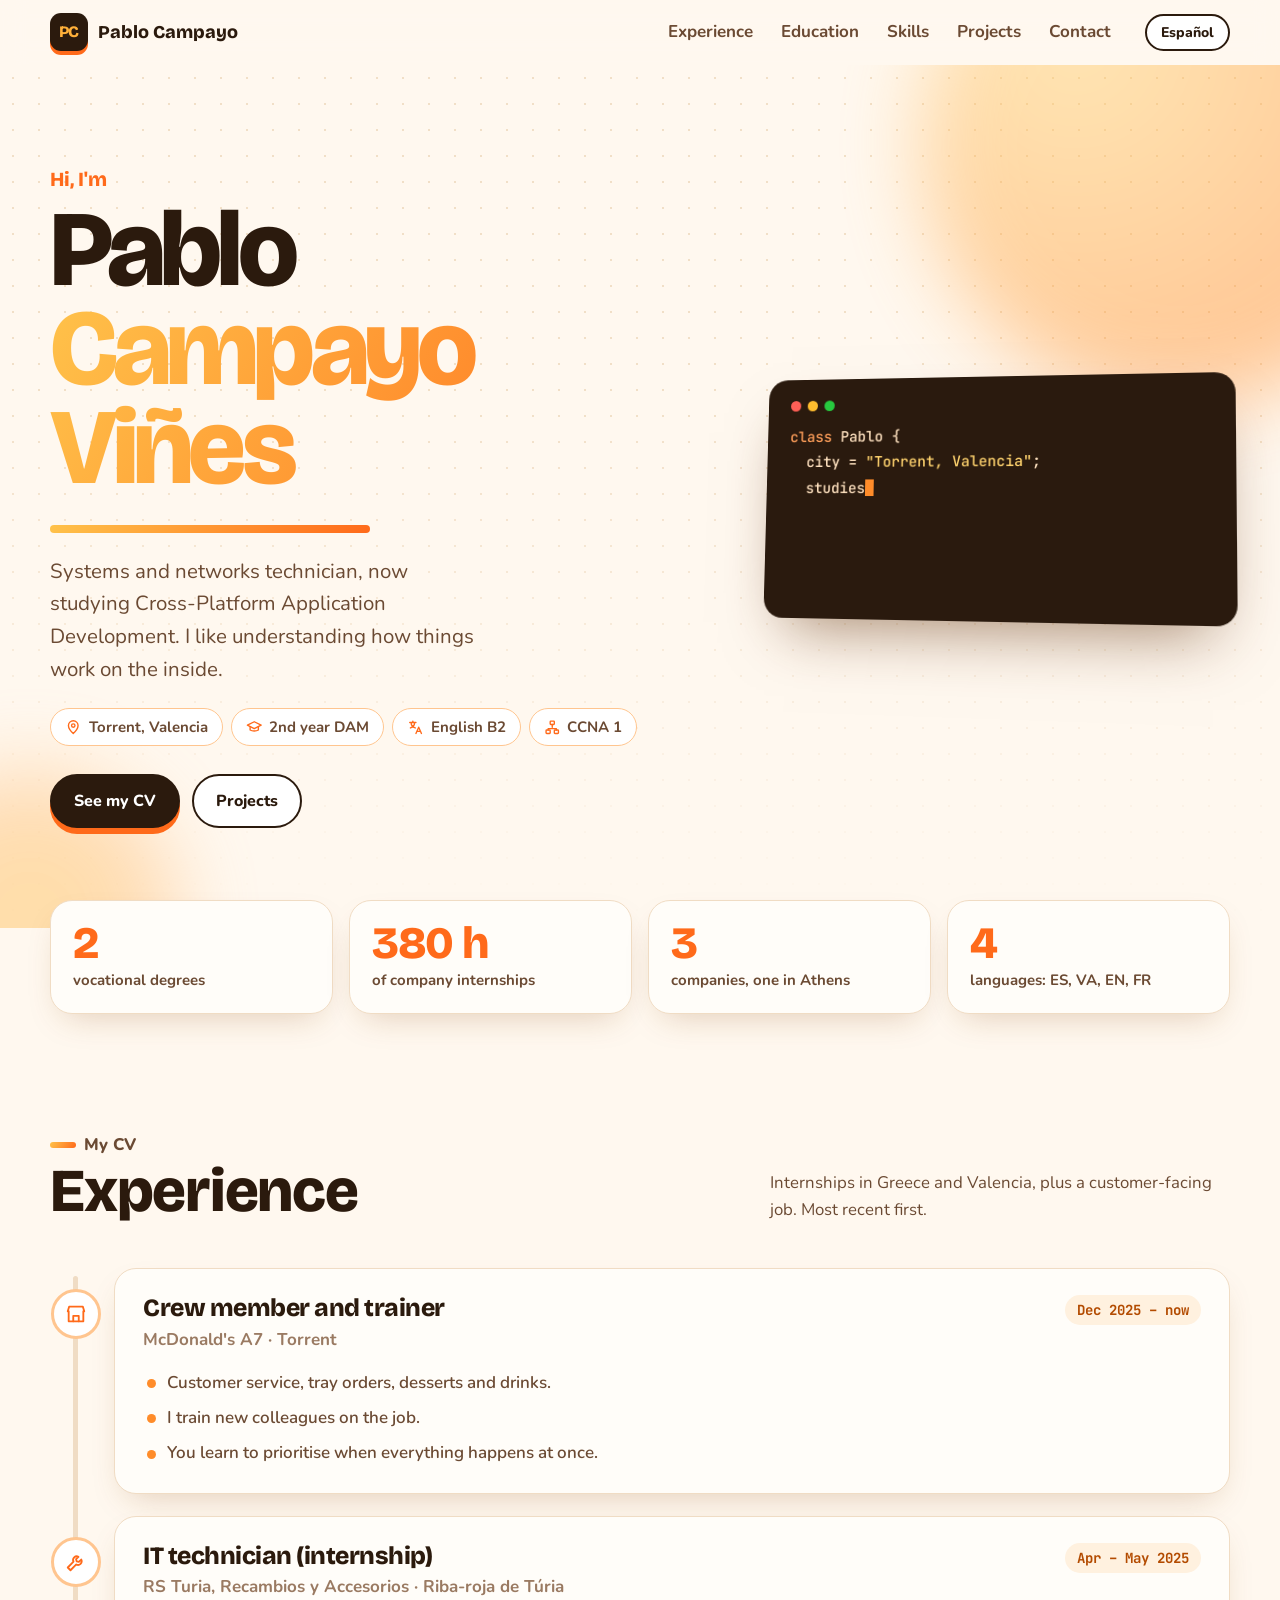
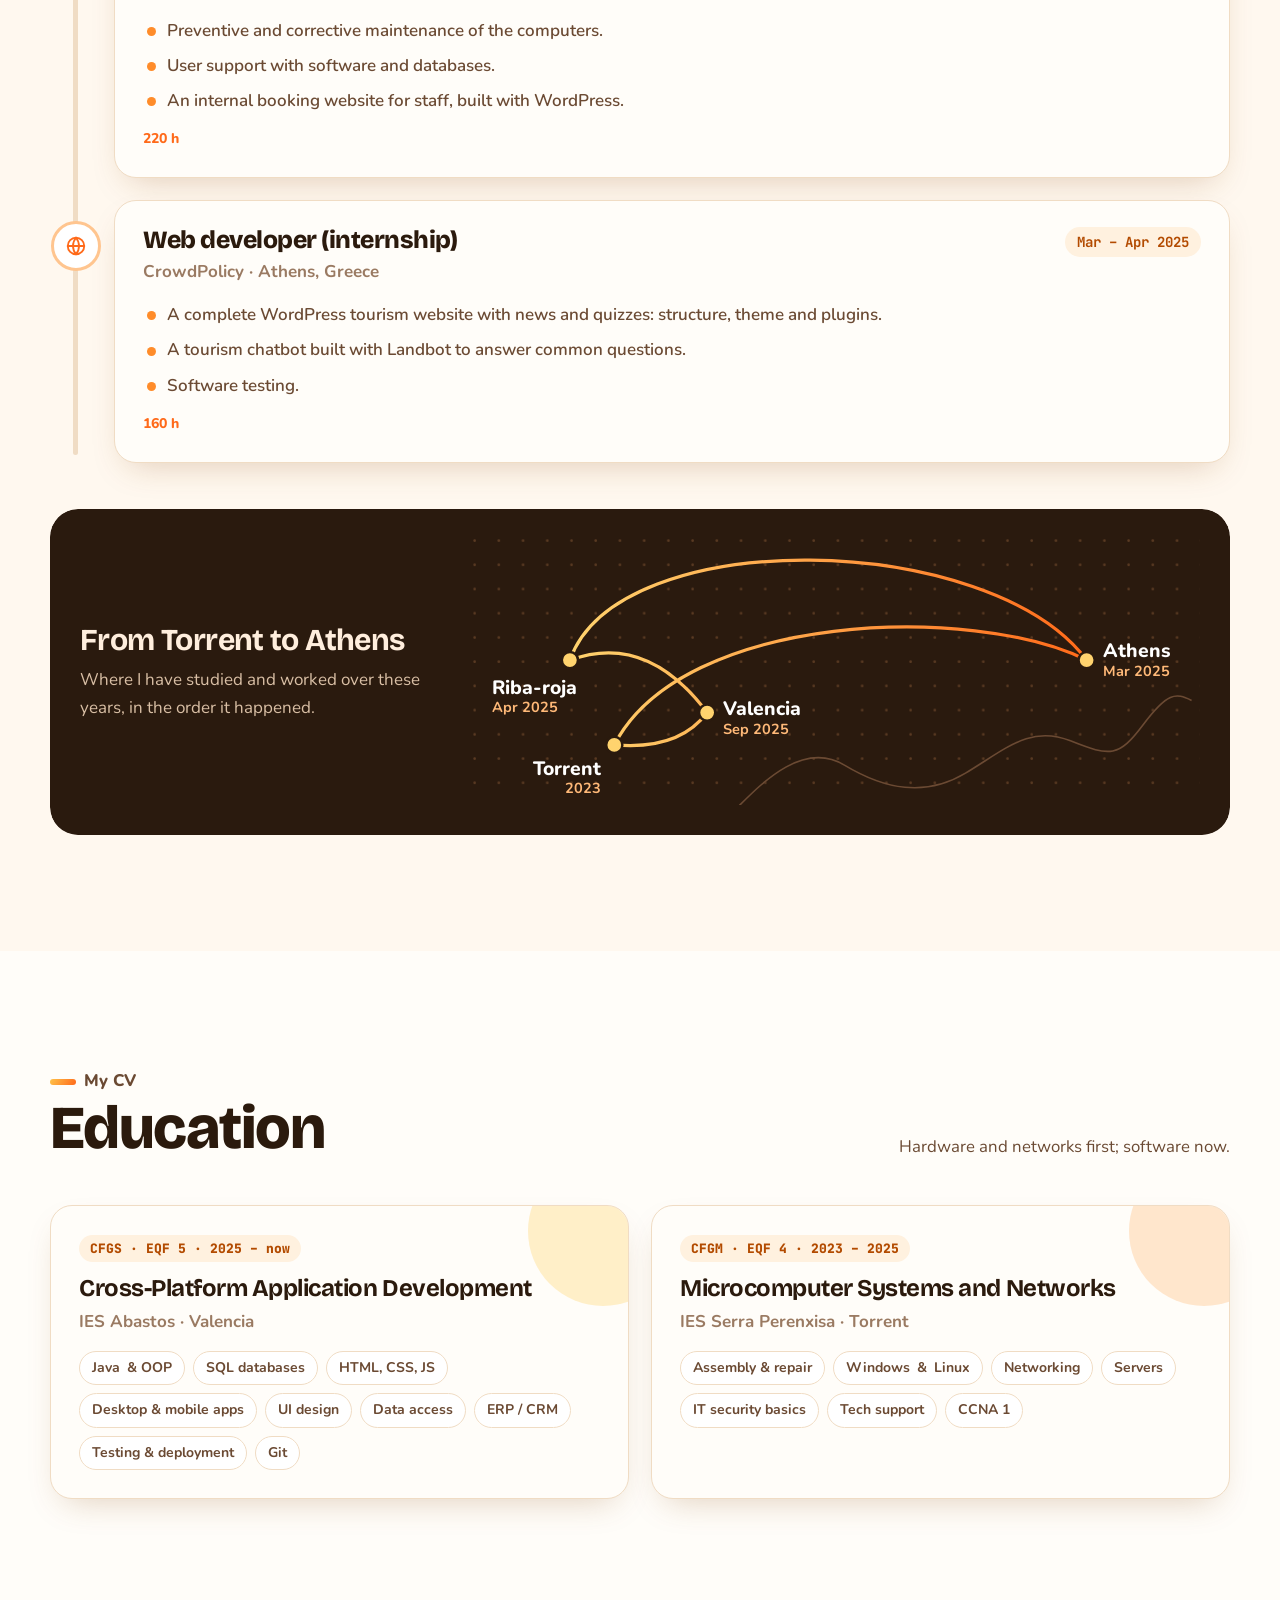
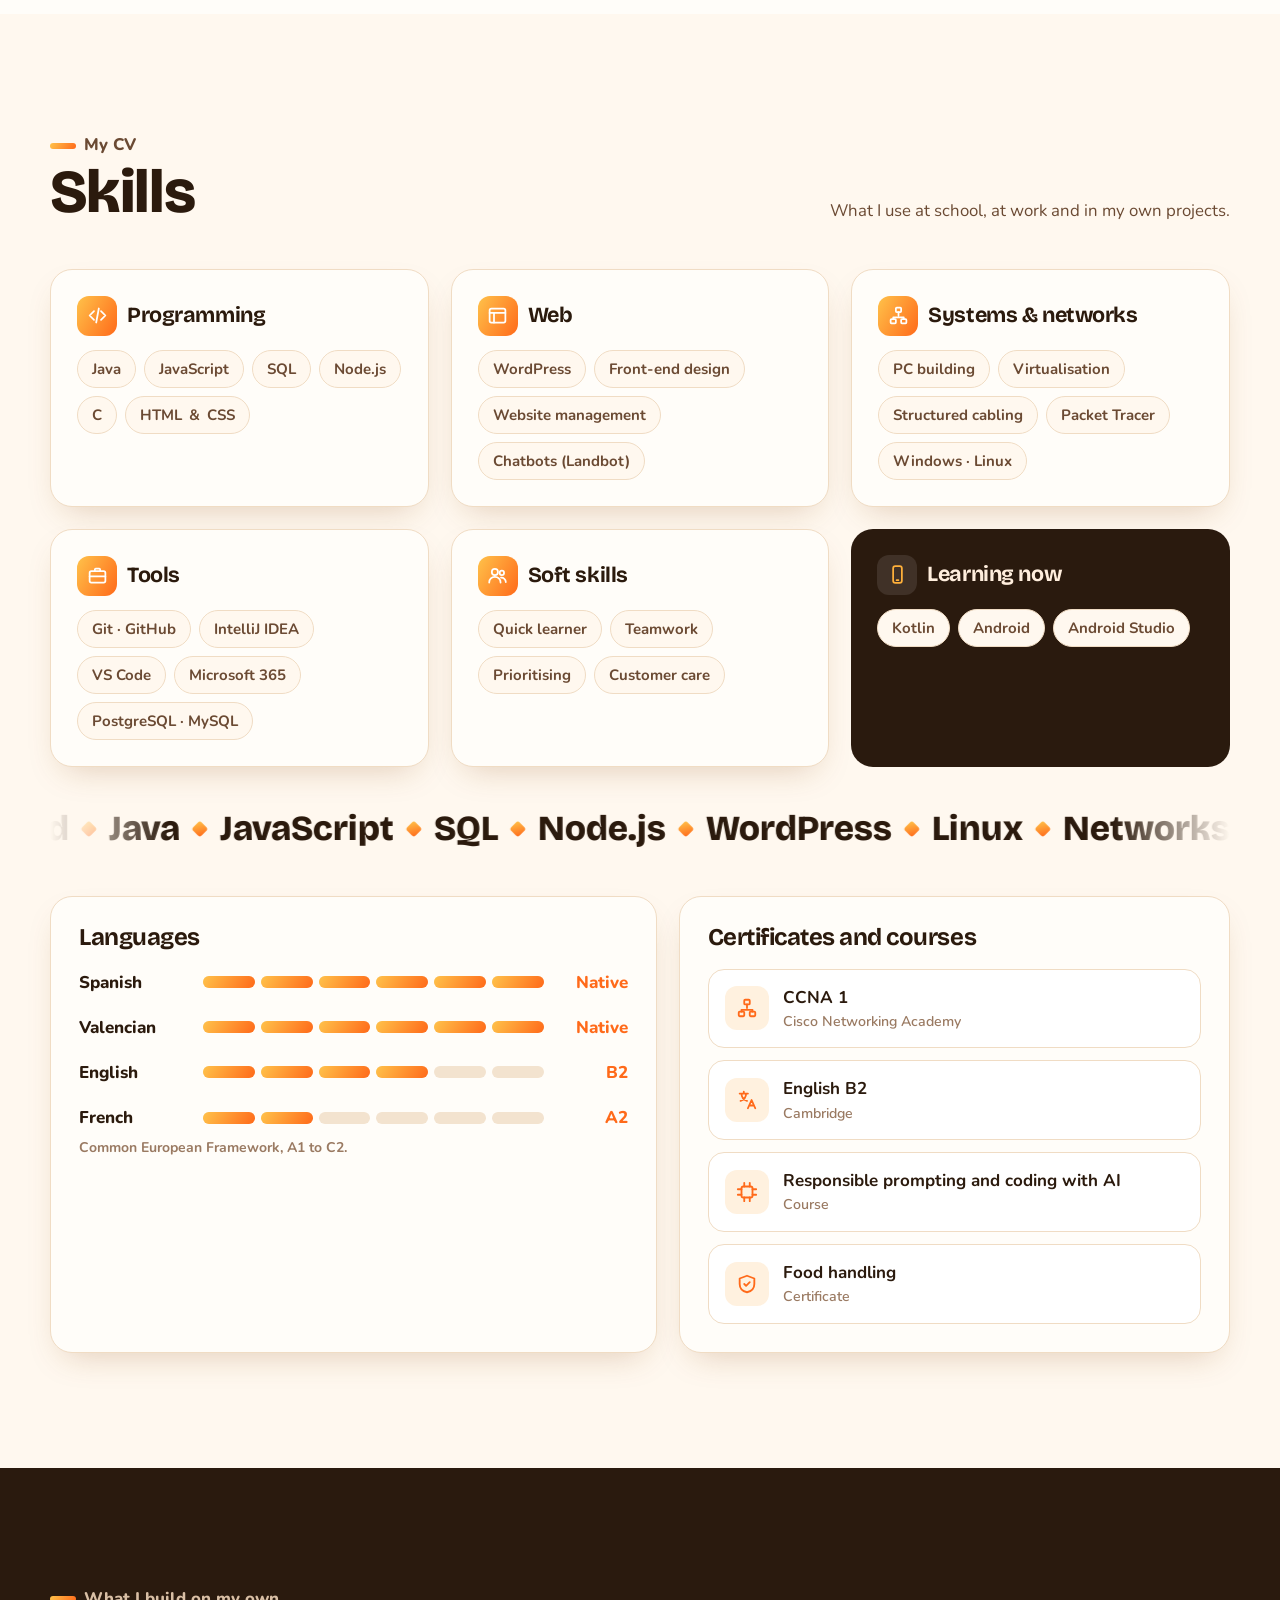
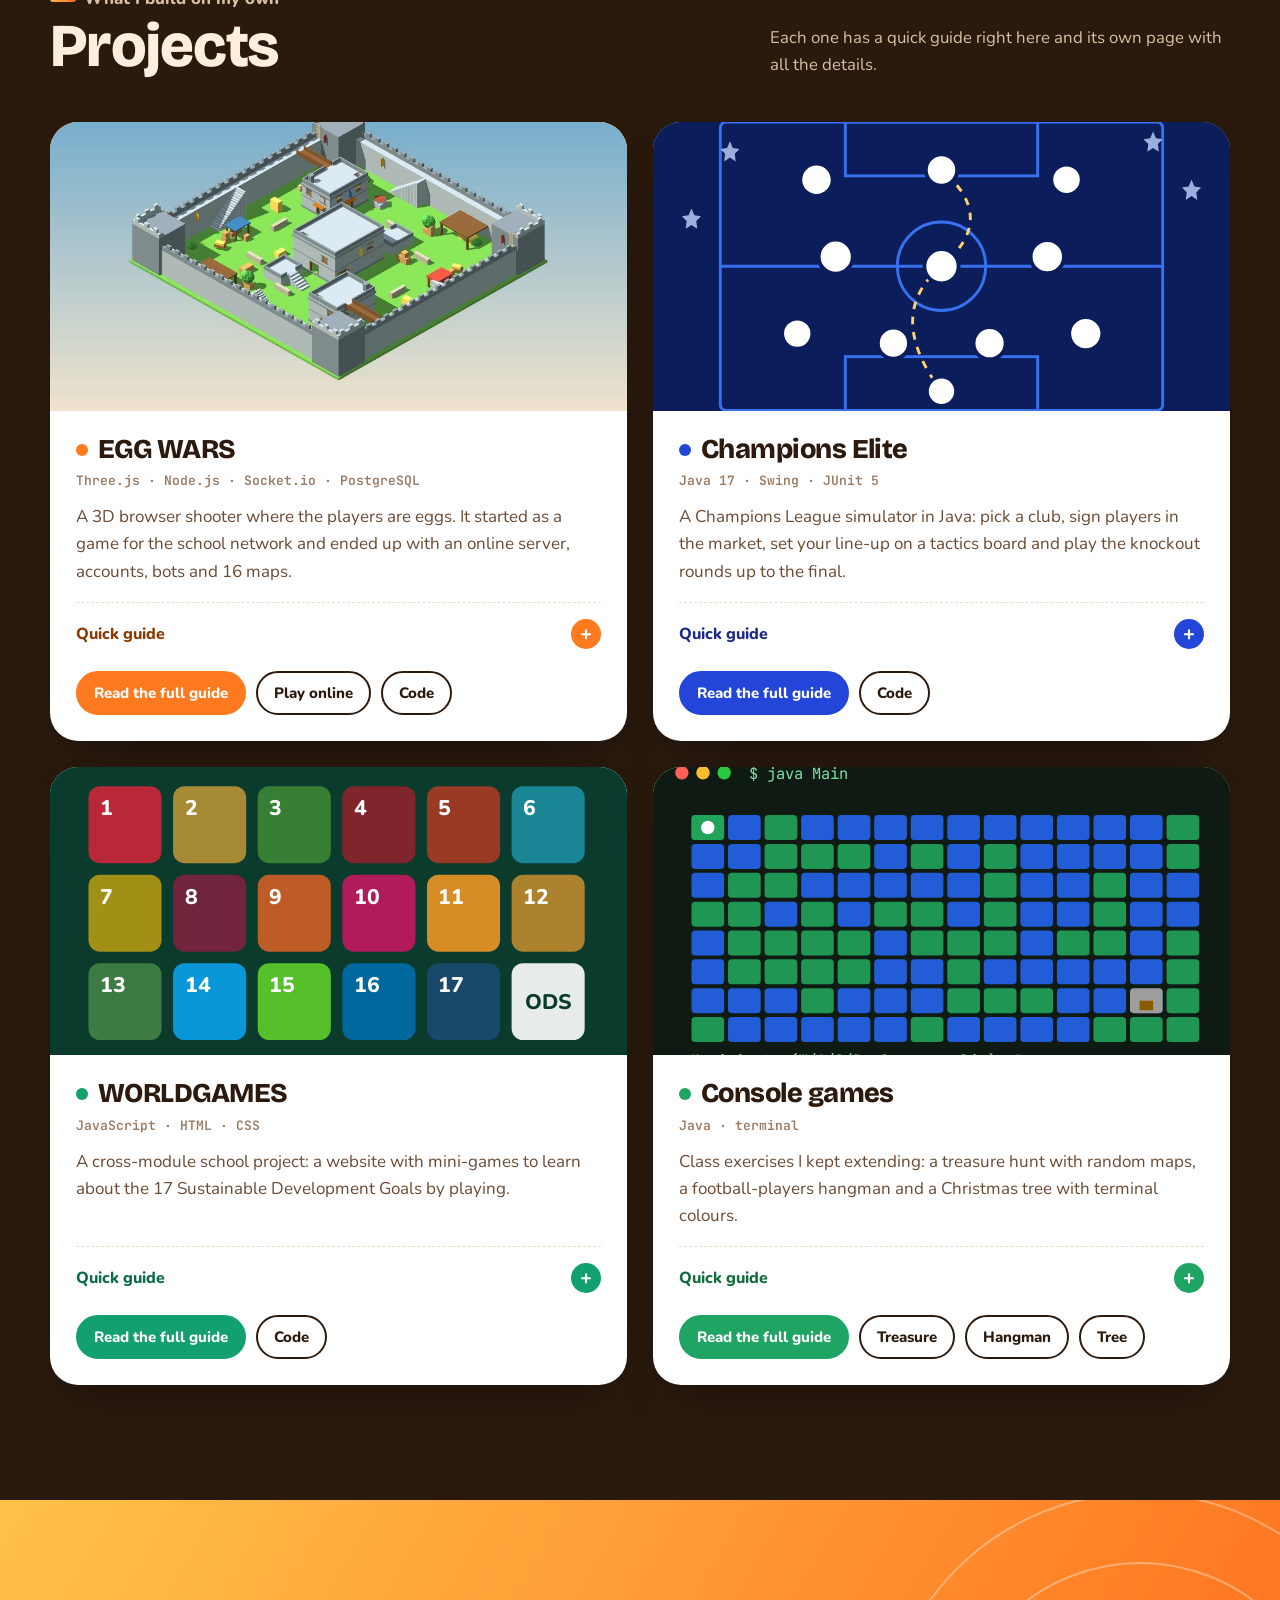
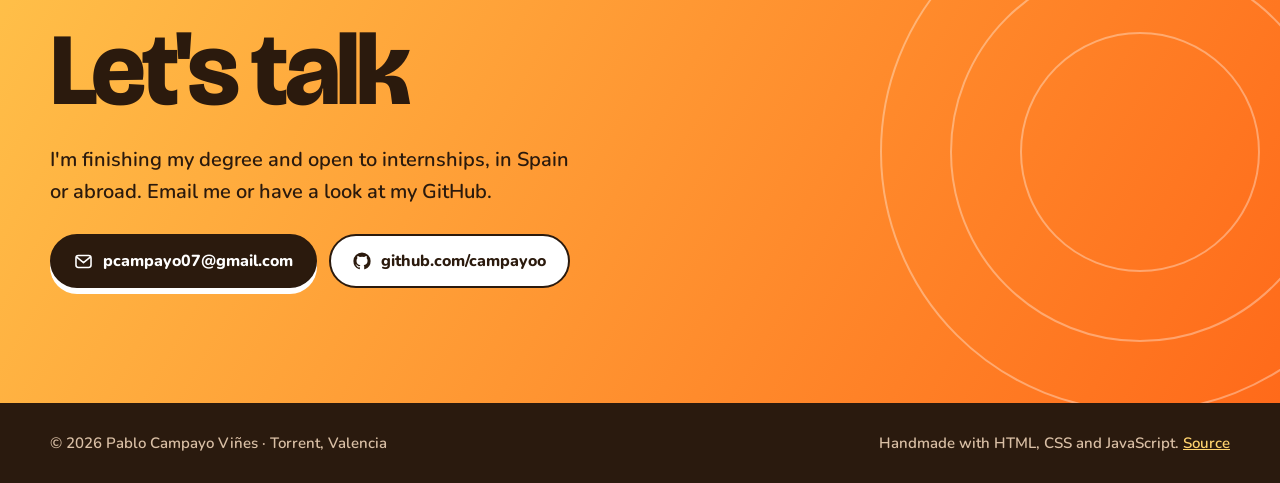
==== commit 19212979: "Web más profesional: sin huevos fuera de EGG WARS, iconos, Kotlin y Android y animaciones de scroll " ====
--- a/index.html
+++ b/index.html
@@ -11,9 +11,10 @@
 <link rel="icon" href="data:image/svg+xml,%3Csvg xmlns='http://www.w3.org/2000/svg' viewBox='0 0 64 64'%3E%3Cdefs%3E%3ClinearGradient id='g' x1='0' y1='0' x2='1' y2='1'%3E%3Cstop offset='0' stop-color='%23ffb03a'/%3E%3Cstop offset='1' stop-color='%23ff6a1a'/%3E%3C/linearGradient%3E%3C/defs%3E%3Crect width='64' height='64' rx='16' fill='%232b1a0d'/%3E%3Ctext x='32' y='43' text-anchor='middle' font-family='Arial,sans-serif' font-weight='800' font-size='30' fill='url(%23g)'%3EPC%3C/text%3E%3C/svg%3E">
 <script>document.documentElement.classList.add("js")</script>
 <link rel="preconnect" href="https://fonts.googleapis.com"><link rel="preconnect" href="https://fonts.gstatic.com" crossorigin><link href="https://fonts.googleapis.com/css2?family=Bricolage+Grotesque:opsz,wght@12..96,600..800&family=JetBrains+Mono:wght@500;700&family=Nunito:wght@400;600;700;800&display=swap" rel="stylesheet">
-<link rel="stylesheet" href="style.css?v=202611171053">
+<link rel="stylesheet" href="style.css?v=202611171201">
 </head>
 <body>
+<div class="progress" aria-hidden="true"><i></i></div>
 <a class="skip" href="#main"><span class="es">Saltar al contenido</span><span class="en">Skip to content</span></a>
 <header class="bar"><div class="wrap">
 <a class="logo" href="index.html"><i aria-hidden="true">PC</i>Pablo Campayo</a>
@@ -26,11 +27,11 @@
 <div class="dots" aria-hidden="true"></div><div class="blob b1" aria-hidden="true"></div><div class="blob b2" aria-hidden="true"></div><div class="blob b3" aria-hidden="true"></div>
 <div class="wrap">
 <div>
-<p class="hello"><span class="wave" aria-hidden="true">👋</span><span class="es">Hola, soy</span><span class="en">Hi, I'm</span></p>
+<p class="hello"><span class="es">Hola, soy</span><span class="en">Hi, I'm</span></p>
 <h1 class="name" id="t-hero"><span>Pablo</span><span class="last">Campayo Viñes</span></h1>
 <div class="under" aria-hidden="true"></div>
 <p class="lead"><span class="es">Técnico en sistemas y redes, y ahora estudiante de Desarrollo de Aplicaciones Multiplataforma. Me gusta entender cómo funcionan las cosas por dentro.</span><span class="en">Systems and networks technician, now studying Cross-Platform Application Development. I like understanding how things work on the inside.</span></p>
-<ul class="chips hot"><li>📍 Torrent, Valencia</li><li>🎓 <span class="es">2.º de DAM</span><span class="en">2nd year DAM</span></li><li>🇬🇧 <span class="es">Inglés B2</span><span class="en">English B2</span></li><li>🖧 CCNA 1</li></ul>
+<ul class="chips hot"><li><svg class="i" viewBox="0 0 24 24" fill="none" stroke="currentColor" stroke-width="2" stroke-linecap="round" stroke-linejoin="round" aria-hidden="true"><path d="M12 21s-7-6.2-7-11.5a7 7 0 0 1 14 0C19 14.8 12 21 12 21z"/><circle cx="12" cy="9.5" r="2.5"/></svg>Torrent, Valencia</li><li><svg class="i" viewBox="0 0 24 24" fill="none" stroke="currentColor" stroke-width="2" stroke-linecap="round" stroke-linejoin="round" aria-hidden="true"><path d="M2 9l10-5 10 5-10 5z"/><path d="M6 11v5c3 2 9 2 12 0v-5"/></svg><span class="es">2.º de DAM</span><span class="en">2nd year DAM</span></li><li><svg class="i" viewBox="0 0 24 24" fill="none" stroke="currentColor" stroke-width="2" stroke-linecap="round" stroke-linejoin="round" aria-hidden="true"><path d="M4 5h9M8.5 3v2M6 5c0 4 3 7 6 8M11 5c0 4-3 7-6 8"/><path d="m13 21 4-9 4 9M14.5 18h5"/></svg><span class="es">Inglés B2</span><span class="en">English B2</span></li><li><svg class="i" viewBox="0 0 24 24" fill="none" stroke="currentColor" stroke-width="2" stroke-linecap="round" stroke-linejoin="round" aria-hidden="true"><rect x="9" y="3" width="6" height="5" rx="1"/><rect x="3" y="16" width="6" height="5" rx="1"/><rect x="15" y="16" width="6" height="5" rx="1"/><path d="M12 8v4M6 16v-2h12v2"/></svg>CCNA 1</li></ul>
 <div class="ctas"><a class="btn solid" href="#experiencia"><span class="es">Ver mi CV</span><span class="en">See my CV</span></a><a class="btn ghost" href="#proyectos"><span class="es">Proyectos</span><span class="en">Projects</span></a></div>
 </div>
 <div class="code" aria-label="Resumen en forma de código"><div class="dots3" aria-hidden="true"><i></i><i></i><i></i></div><pre id="typed" data-es="class Pablo {
@@ -38,14 +39,14 @@
   estudia = &quot;2.º DAM · IES Abastos&quot;;
   stack = [&quot;Java&quot;, &quot;JS&quot;, &quot;SQL&quot;, &quot;Redes&quot;];
   idiomas = [&quot;ES&quot;, &quot;VA&quot;, &quot;EN B2&quot;, &quot;FR A2&quot;];
-  // ahora: TypeScript y React
+  // ahora: Kotlin y Android
 }" data-en="class Pablo {
   city = &quot;Torrent, Valencia&quot;;
   studies = &quot;2nd year DAM&quot;;
   stack = [&quot;Java&quot;, &quot;JS&quot;, &quot;SQL&quot;, &quot;Networks&quot;];
   languages = [&quot;ES&quot;, &quot;VA&quot;, &quot;EN B2&quot;, &quot;FR A2&quot;];
-  // now learning: TypeScript, React
-}"></pre><div class="egg" aria-hidden="true"></div></div>
+  // now learning: Kotlin, Android
+}"></pre></div>
 </div>
 </section>
 
@@ -59,11 +60,11 @@
 <section class="sec" id="experiencia" aria-labelledby="t-exp"><div class="wrap">
 <div class="sec-head rv"><div><p class="tag"><i></i><span class="es">Mi CV</span><span class="en">My CV</span></p><h2 id="t-exp"><span class="es">Experiencia</span><span class="en">Experience</span></h2></div><p><span class="es">Prácticas en Grecia y en Valencia, y trabajo de cara al público. Lo más reciente, arriba.</span><span class="en">Internships in Greece and Valencia, plus a customer-facing job. Most recent first.</span></p></div>
 <ol class="timeline"><span class="fill" aria-hidden="true"></span>
-<li class="job rv"><span class="ico" aria-hidden="true">🍔</span><div class="job-top"><div><h3><span class="es">Personal de equipo y entrenador</span><span class="en">Crew member and trainer</span></h3><div class="where">McDonald's A7 · Torrent</div></div><span class="when"><span class="es">dic 2025 – hoy</span><span class="en">Dec 2025 – now</span></span></div>
+<li class="job rv"><span class="ico"><svg class="i" viewBox="0 0 24 24" fill="none" stroke="currentColor" stroke-width="2" stroke-linecap="round" stroke-linejoin="round" aria-hidden="true"><path d="M3 9l1.5-5h15L21 9"/><path d="M4 9v11h16V9"/><path d="M9 20v-6h6v6"/></svg></span><div class="job-top"><div><h3><span class="es">Personal de equipo y entrenador</span><span class="en">Crew member and trainer</span></h3><div class="where">McDonald's A7 · Torrent</div></div><span class="when"><span class="es">dic 2025 – hoy</span><span class="en">Dec 2025 – now</span></span></div>
 <ul><li><span class="es">Atención al cliente, pedidos en bandeja, postres y bebidas.</span><span class="en">Customer service, tray orders, desserts and drinks.</span></li><li><span class="es">Formo a compañeros nuevos en el puesto.</span><span class="en">I train new colleagues on the job.</span></li><li><span class="es">Aprendes a priorizar cuando todo pasa a la vez.</span><span class="en">You learn to prioritise when everything happens at once.</span></li></ul></li>
-<li class="job rv"><span class="ico" aria-hidden="true">🛠️</span><div class="job-top"><div><h3><span class="es">Técnico TIC (prácticas)</span><span class="en">IT technician (internship)</span></h3><div class="where">RS Turia, Recambios y Accesorios · Riba-roja de Túria</div></div><span class="when"><span class="es">abr – may 2025</span><span class="en">Apr – May 2025</span></span></div>
+<li class="job rv"><span class="ico"><svg class="i" viewBox="0 0 24 24" fill="none" stroke="currentColor" stroke-width="2" stroke-linecap="round" stroke-linejoin="round" aria-hidden="true"><path d="M14.7 6.3a4 4 0 0 0-5.4 5.4L3 18l3 3 6.3-6.3a4 4 0 0 0 5.4-5.4l-2.6 2.6-2.4-.6-.6-2.4z"/></svg></span><div class="job-top"><div><h3><span class="es">Técnico TIC (prácticas)</span><span class="en">IT technician (internship)</span></h3><div class="where">RS Turia, Recambios y Accesorios · Riba-roja de Túria</div></div><span class="when"><span class="es">abr – may 2025</span><span class="en">Apr – May 2025</span></span></div>
 <ul><li><span class="es">Mantenimiento preventivo y correctivo de los equipos.</span><span class="en">Preventive and corrective maintenance of the computers.</span></li><li><span class="es">Soporte a los usuarios con programas y bases de datos.</span><span class="en">User support with software and databases.</span></li><li><span class="es">Web interna de reservas para los trabajadores, hecha con WordPress.</span><span class="en">An internal booking website for staff, built with WordPress.</span></li></ul><span class="hours">220 h</span></li>
-<li class="job rv"><span class="ico" aria-hidden="true">🏛️</span><div class="job-top"><div><h3><span class="es">Desarrollador web (prácticas)</span><span class="en">Web developer (internship)</span></h3><div class="where">CrowdPolicy · <span class="es">Atenas, Grecia</span><span class="en">Athens, Greece</span></div></div><span class="when"><span class="es">mar – abr 2025</span><span class="en">Mar – Apr 2025</span></span></div>
+<li class="job rv"><span class="ico"><svg class="i" viewBox="0 0 24 24" fill="none" stroke="currentColor" stroke-width="2" stroke-linecap="round" stroke-linejoin="round" aria-hidden="true"><circle cx="12" cy="12" r="9"/><path d="M3 12h18M12 3a14 14 0 0 1 0 18M12 3a14 14 0 0 0 0 18"/></svg></span><div class="job-top"><div><h3><span class="es">Desarrollador web (prácticas)</span><span class="en">Web developer (internship)</span></h3><div class="where">CrowdPolicy · <span class="es">Atenas, Grecia</span><span class="en">Athens, Greece</span></div></div><span class="when"><span class="es">mar – abr 2025</span><span class="en">Mar – Apr 2025</span></span></div>
 <ul><li><span class="es">Web completa en WordPress sobre turismo, con noticias y cuestionarios: estructura, tema y plugins.</span><span class="en">A complete WordPress tourism website with news and quizzes: structure, theme and plugins.</span></li><li><span class="es">Chatbot de turismo con Landbot para responder las dudas más habituales.</span><span class="en">A tourism chatbot built with Landbot to answer common questions.</span></li><li><span class="es">Pruebas de software.</span><span class="en">Software testing.</span></li></ul><span class="hours">160 h</span></li>
 </ol>
 
@@ -95,14 +96,14 @@
 <section class="sec" id="habilidades" aria-labelledby="t-sk"><div class="wrap">
 <div class="sec-head rv"><div><p class="tag"><i></i><span class="es">Mi CV</span><span class="en">My CV</span></p><h2 id="t-sk"><span class="es">Habilidades</span><span class="en">Skills</span></h2></div><p><span class="es">Lo que uso en clase, en las prácticas y en mis proyectos.</span><span class="en">What I use at school, at work and in my own projects.</span></p></div>
 <div class="skills">
-<div class="skill s1 rv"><h3><b aria-hidden="true">☕</b><span class="es">Programación</span><span class="en">Programming</span></h3><ul class="chips"><li>Java</li><li>JavaScript</li><li>SQL</li><li>Node.js</li><li>C</li><li>HTML <span class="es">y</span><span class="en">&</span> CSS</li></ul></div>
-<div class="skill s2 rv"><h3><b aria-hidden="true">🌐</b>Web</h3><ul class="chips"><li>WordPress</li><li><span class="es">Diseño front-end</span><span class="en">Front-end design</span></li><li><span class="es">Gestión de webs</span><span class="en">Website management</span></li><li><span class="es">Chatbots (Landbot)</span><span class="en">Chatbots (Landbot)</span></li></ul></div>
-<div class="skill s3 rv"><h3><b aria-hidden="true">🖧</b><span class="es">Sistemas y redes</span><span class="en">Systems & networks</span></h3><ul class="chips"><li><span class="es">Montaje de equipos</span><span class="en">PC building</span></li><li><span class="es">Virtualización</span><span class="en">Virtualisation</span></li><li><span class="es">Cableado estructurado</span><span class="en">Structured cabling</span></li><li>Packet Tracer</li><li>Windows · Linux</li></ul></div>
-<div class="skill s4 rv"><h3><b aria-hidden="true">🧰</b><span class="es">Herramientas</span><span class="en">Tools</span></h3><ul class="chips"><li>Git · GitHub</li><li>IntelliJ IDEA</li><li>VS Code</li><li>Microsoft 365</li><li>PostgreSQL · MySQL</li></ul></div>
-<div class="skill s5 rv"><h3><b aria-hidden="true">🤝</b><span class="es">Personales</span><span class="en">Soft skills</span></h3><ul class="chips"><li><span class="es">Aprendo rápido</span><span class="en">Quick learner</span></li><li><span class="es">Trabajo en equipo</span><span class="en">Teamwork</span></li><li><span class="es">Priorizar tareas</span><span class="en">Prioritising</span></li><li><span class="es">Trato con clientes</span><span class="en">Customer care</span></li></ul></div>
-<div class="skill s6 rv"><h3><b aria-hidden="true">🌱</b><span class="es">Aprendiendo ahora</span><span class="en">Learning now</span></h3><ul class="chips"><li>TypeScript</li><li>React</li><li><span class="es">Programación con IA</span><span class="en">Coding with AI</span></li></ul></div>
+<div class="skill s1 rv"><h3><b><svg class="i" viewBox="0 0 24 24" fill="none" stroke="currentColor" stroke-width="2" stroke-linecap="round" stroke-linejoin="round" aria-hidden="true"><path d="m8 7-5 5 5 5M16 7l5 5-5 5M13.5 4l-3 16"/></svg></b><span class="es">Programación</span><span class="en">Programming</span></h3><ul class="chips"><li>Java</li><li>JavaScript</li><li>SQL</li><li>Node.js</li><li>C</li><li>HTML <span class="es">y</span><span class="en">&</span> CSS</li></ul></div>
+<div class="skill s2 rv"><h3><b><svg class="i" viewBox="0 0 24 24" fill="none" stroke="currentColor" stroke-width="2" stroke-linecap="round" stroke-linejoin="round" aria-hidden="true"><rect x="3" y="4" width="18" height="16" rx="2"/><path d="M3 9h18M8 9v11"/></svg></b>Web</h3><ul class="chips"><li>WordPress</li><li><span class="es">Diseño front-end</span><span class="en">Front-end design</span></li><li><span class="es">Gestión de webs</span><span class="en">Website management</span></li><li><span class="es">Chatbots (Landbot)</span><span class="en">Chatbots (Landbot)</span></li></ul></div>
+<div class="skill s3 rv"><h3><b><svg class="i" viewBox="0 0 24 24" fill="none" stroke="currentColor" stroke-width="2" stroke-linecap="round" stroke-linejoin="round" aria-hidden="true"><rect x="9" y="3" width="6" height="5" rx="1"/><rect x="3" y="16" width="6" height="5" rx="1"/><rect x="15" y="16" width="6" height="5" rx="1"/><path d="M12 8v4M6 16v-2h12v2"/></svg></b><span class="es">Sistemas y redes</span><span class="en">Systems & networks</span></h3><ul class="chips"><li><span class="es">Montaje de equipos</span><span class="en">PC building</span></li><li><span class="es">Virtualización</span><span class="en">Virtualisation</span></li><li><span class="es">Cableado estructurado</span><span class="en">Structured cabling</span></li><li>Packet Tracer</li><li>Windows · Linux</li></ul></div>
+<div class="skill s4 rv"><h3><b><svg class="i" viewBox="0 0 24 24" fill="none" stroke="currentColor" stroke-width="2" stroke-linecap="round" stroke-linejoin="round" aria-hidden="true"><rect x="3" y="7" width="18" height="13" rx="2"/><path d="M9 7V5a1 1 0 0 1 1-1h4a1 1 0 0 1 1 1v2M3 13h18"/></svg></b><span class="es">Herramientas</span><span class="en">Tools</span></h3><ul class="chips"><li>Git · GitHub</li><li>IntelliJ IDEA</li><li>VS Code</li><li>Microsoft 365</li><li>PostgreSQL · MySQL</li></ul></div>
+<div class="skill s5 rv"><h3><b><svg class="i" viewBox="0 0 24 24" fill="none" stroke="currentColor" stroke-width="2" stroke-linecap="round" stroke-linejoin="round" aria-hidden="true"><circle cx="9" cy="8" r="3.5"/><path d="M2.5 20a6.5 6.5 0 0 1 13 0"/><circle cx="17" cy="9" r="2.5"/><path d="M16 14.5a5 5 0 0 1 5.5 5"/></svg></b><span class="es">Personales</span><span class="en">Soft skills</span></h3><ul class="chips"><li><span class="es">Aprendo rápido</span><span class="en">Quick learner</span></li><li><span class="es">Trabajo en equipo</span><span class="en">Teamwork</span></li><li><span class="es">Priorizar tareas</span><span class="en">Prioritising</span></li><li><span class="es">Trato con clientes</span><span class="en">Customer care</span></li></ul></div>
+<div class="skill s6 rv"><h3><b><svg class="i" viewBox="0 0 24 24" fill="none" stroke="currentColor" stroke-width="2" stroke-linecap="round" stroke-linejoin="round" aria-hidden="true"><rect x="7" y="2.5" width="10" height="19" rx="2.5"/><path d="M11 18.5h2"/></svg></b><span class="es">Aprendiendo ahora</span><span class="en">Learning now</span></h3><ul class="chips"><li>Kotlin</li><li>Android</li><li>Android Studio</li></ul></div>
 </div>
-<div class="marquee" aria-hidden="true"><div><span>Java</span><span>JavaScript</span><span>SQL</span><span>Node.js</span><span>WordPress</span><span>Linux</span><span><span class="es">Redes</span><span class="en">Networks</span></span><span>Git</span><span>Three.js</span><span>Java</span><span>JavaScript</span><span>SQL</span><span>Node.js</span><span>WordPress</span><span>Linux</span><span><span class="es">Redes</span><span class="en">Networks</span></span><span>Git</span><span>Three.js</span></div></div>
+<div class="marquee" aria-hidden="true"><div><span>Java</span><span>JavaScript</span><span>SQL</span><span>Node.js</span><span>WordPress</span><span>Linux</span><span><span class="es">Redes</span><span class="en">Networks</span></span><span>Git</span><span>Kotlin</span><span>Android</span><span>Java</span><span>JavaScript</span><span>SQL</span><span>Node.js</span><span>WordPress</span><span>Linux</span><span><span class="es">Redes</span><span class="en">Networks</span></span><span>Git</span><span>Kotlin</span><span>Android</span></div></div>
 
 <div class="two" style="margin-top:46px">
 <div class="card rv"><h3 style="font-size:1.5rem;margin-bottom:18px"><span class="es">Idiomas</span><span class="en">Languages</span></h3>
@@ -114,10 +115,10 @@
 </div><p class="scale"><span class="es">Marco Común Europeo, de A1 a C2.</span><span class="en">Common European Framework, A1 to C2.</span></p></div>
 <div class="card rv"><h3 style="font-size:1.5rem;margin-bottom:18px"><span class="es">Certificados y cursos</span><span class="en">Certificates and courses</span></h3>
 <ul class="certs">
-<li><b aria-hidden="true">🖧</b><span>CCNA 1<small>Cisco Networking Academy</small></span></li>
-<li><b aria-hidden="true">🇬🇧</b><span><span class="es">Inglés B2</span><span class="en">English B2</span><small>Cambridge</small></span></li>
-<li><b aria-hidden="true">🤖</b><span><span class="es">Prompting responsable y programación con IA</span><span class="en">Responsible prompting and coding with AI</span><small><span class="es">Curso</span><span class="en">Course</span></small></span></li>
-<li><b aria-hidden="true">🍽️</b><span><span class="es">Manipulador de alimentos</span><span class="en">Food handling</span><small><span class="es">Certificado</span><span class="en">Certificate</span></small></span></li>
+<li><b><svg class="i" viewBox="0 0 24 24" fill="none" stroke="currentColor" stroke-width="2" stroke-linecap="round" stroke-linejoin="round" aria-hidden="true"><rect x="9" y="3" width="6" height="5" rx="1"/><rect x="3" y="16" width="6" height="5" rx="1"/><rect x="15" y="16" width="6" height="5" rx="1"/><path d="M12 8v4M6 16v-2h12v2"/></svg></b><span>CCNA 1<small>Cisco Networking Academy</small></span></li>
+<li><b><svg class="i" viewBox="0 0 24 24" fill="none" stroke="currentColor" stroke-width="2" stroke-linecap="round" stroke-linejoin="round" aria-hidden="true"><path d="M4 5h9M8.5 3v2M6 5c0 4 3 7 6 8M11 5c0 4-3 7-6 8"/><path d="m13 21 4-9 4 9M14.5 18h5"/></svg></b><span><span class="es">Inglés B2</span><span class="en">English B2</span><small>Cambridge</small></span></li>
+<li><b><svg class="i" viewBox="0 0 24 24" fill="none" stroke="currentColor" stroke-width="2" stroke-linecap="round" stroke-linejoin="round" aria-hidden="true"><rect x="6" y="6" width="12" height="12" rx="2"/><path d="M9 2v4M15 2v4M9 18v4M15 18v4M2 9h4M2 15h4M18 9h4M18 15h4"/></svg></b><span><span class="es">Prompting responsable y programación con IA</span><span class="en">Responsible prompting and coding with AI</span><small><span class="es">Curso</span><span class="en">Course</span></small></span></li>
+<li><b><svg class="i" viewBox="0 0 24 24" fill="none" stroke="currentColor" stroke-width="2" stroke-linecap="round" stroke-linejoin="round" aria-hidden="true"><path d="M12 3l8 3v6c0 5-3.5 8-8 9-4.5-1-8-4-8-9V6z"/><path d="m9 12 2 2 4-4"/></svg></b><span><span class="es">Manipulador de alimentos</span><span class="en">Food handling</span><small><span class="es">Certificado</span><span class="en">Certificate</span></small></span></li>
 </ul></div>
 </div>
 </div></section>
@@ -146,7 +147,7 @@
 <div class="links"><a class="main" href="proyectos/champions.html"><span class="es">Ver la guía completa</span><span class="en">Read the full guide</span></a><a href="https://github.com/campayoo/ProyectoChampions" target="_blank" rel="noopener"><span class="es">Código</span><span class="en">Code</span></a></div>
 </div></article>
 <article class="proj p-ods rv">
-<a class="art" href="proyectos/worldgames.html" tabindex="-1" aria-hidden="true"><svg viewBox="0 0 600 340" preserveAspectRatio="xMidYMid slice" role="img" aria-label="Los 17 Objetivos de Desarrollo Sostenible en colores"><rect width="600" height="340" fill="#0b3b2c"/><rect x="40" y="40" width="76" height="80" rx="12" fill="#E5243B"><animate attributeName="opacity" values="1;.55;1" dur="3s" begin="0.0s" repeatCount="indefinite"/></rect><text x="52" y="70" fill="#fff" font-family="Nunito,sans-serif" font-weight="800" font-size="22">1</text><rect x="128" y="40" width="76" height="80" rx="12" fill="#DDA63A"><animate attributeName="opacity" values="1;.55;1" dur="3s" begin="0.18s" repeatCount="indefinite"/></rect><text x="140" y="70" fill="#fff" font-family="Nunito,sans-serif" font-weight="800" font-size="22">2</text><rect x="216" y="40" width="76" height="80" rx="12" fill="#4C9F38"><animate attributeName="opacity" values="1;.55;1" dur="3s" begin="0.36s" repeatCount="indefinite"/></rect><text x="228" y="70" fill="#fff" font-family="Nunito,sans-serif" font-weight="800" font-size="22">3</text><rect x="304" y="40" width="76" height="80" rx="12" fill="#C5192D"><animate attributeName="opacity" values="1;.55;1" dur="3s" begin="0.54s" repeatCount="indefinite"/></rect><text x="316" y="70" fill="#fff" font-family="Nunito,sans-serif" font-weight="800" font-size="22">4</text><rect x="392" y="40" width="76" height="80" rx="12" fill="#FF3A21"><animate attributeName="opacity" values="1;.55;1" dur="3s" begin="0.72s" repeatCount="indefinite"/></rect><text x="404" y="70" fill="#fff" font-family="Nunito,sans-serif" font-weight="800" font-size="22">5</text><rect x="480" y="40" width="76" height="80" rx="12" fill="#26BDE2"><animate attributeName="opacity" values="1;.55;1" dur="3s" begin="0.8999999999999999s" repeatCount="indefinite"/></rect><text x="492" y="70" fill="#fff" font-family="Nunito,sans-serif" font-weight="800" font-size="22">6</text><rect x="40" y="132" width="76" height="80" rx="12" fill="#FCC30B"><animate attributeName="opacity" values="1;.55;1" dur="3s" begin="1.08s" repeatCount="indefinite"/></rect><text x="52" y="162" fill="#fff" font-family="Nunito,sans-serif" font-weight="800" font-size="22">7</text><rect x="128" y="132" width="76" height="80" rx="12" fill="#A21942"><animate attributeName="opacity" values="1;.55;1" dur="3s" begin="1.26s" repeatCount="indefinite"/></rect><text x="140" y="162" fill="#fff" font-family="Nunito,sans-serif" font-weight="800" font-size="22">8</text><rect x="216" y="132" width="76" height="80" rx="12" fill="#FD6925"><animate attributeName="opacity" values="1;.55;1" dur="3s" begin="1.44s" repeatCount="indefinite"/></rect><text x="228" y="162" fill="#fff" font-family="Nunito,sans-serif" font-weight="800" font-size="22">9</text><rect x="304" y="132" width="76" height="80" rx="12" fill="#DD1367"><animate attributeName="opacity" values="1;.55;1" dur="3s" begin="1.6199999999999999s" repeatCount="indefinite"/></rect><text x="316" y="162" fill="#fff" font-family="Nunito,sans-serif" font-weight="800" font-size="22">10</text><rect x="392" y="132" width="76" height="80" rx="12" fill="#FD9D24"><animate attributeName="opacity" values="1;.55;1" dur="3s" begin="1.7999999999999998s" repeatCount="indefinite"/></rect><text x="404" y="162" fill="#fff" font-family="Nunito,sans-serif" font-weight="800" font-size="22">11</text><rect x="480" y="132" width="76" height="80" rx="12" fill="#BF8B2E"><animate attributeName="opacity" values="1;.55;1" dur="3s" begin="1.98s" repeatCount="indefinite"/></rect><text x="492" y="162" fill="#fff" font-family="Nunito,sans-serif" font-weight="800" font-size="22">12</text><rect x="40" y="224" width="76" height="80" rx="12" fill="#3F7E44"><animate attributeName="opacity" values="1;.55;1" dur="3s" begin="2.16s" repeatCount="indefinite"/></rect><text x="52" y="254" fill="#fff" font-family="Nunito,sans-serif" font-weight="800" font-size="22">13</text><rect x="128" y="224" width="76" height="80" rx="12" fill="#0A97D9"><animate attributeName="opacity" values="1;.55;1" dur="3s" begin="2.34s" repeatCount="indefinite"/></rect><text x="140" y="254" fill="#fff" font-family="Nunito,sans-serif" font-weight="800" font-size="22">14</text><rect x="216" y="224" width="76" height="80" rx="12" fill="#56C02B"><animate attributeName="opacity" values="1;.55;1" dur="3s" begin="2.52s" repeatCount="indefinite"/></rect><text x="228" y="254" fill="#fff" font-family="Nunito,sans-serif" font-weight="800" font-size="22">15</text><rect x="304" y="224" width="76" height="80" rx="12" fill="#00689D"><animate attributeName="opacity" values="1;.55;1" dur="3s" begin="2.6999999999999997s" repeatCount="indefinite"/></rect><text x="316" y="254" fill="#fff" font-family="Nunito,sans-serif" font-weight="800" font-size="22">16</text><rect x="392" y="224" width="76" height="80" rx="12" fill="#19486A"><animate attributeName="opacity" values="1;.55;1" dur="3s" begin="2.88s" repeatCount="indefinite"/></rect><text x="404" y="254" fill="#fff" font-family="Nunito,sans-serif" font-weight="800" font-size="22">17</text><rect x="480" y="224" width="76" height="80" rx="12" fill="#fff" opacity=".9"/><text x="518" y="276" text-anchor="middle" font-size="34">🎮</text></svg></a>
+<a class="art" href="proyectos/worldgames.html" tabindex="-1" aria-hidden="true"><svg viewBox="0 0 600 340" preserveAspectRatio="xMidYMid slice" role="img" aria-label="Los 17 Objetivos de Desarrollo Sostenible en colores"><rect width="600" height="340" fill="#0b3b2c"/><rect x="40" y="40" width="76" height="80" rx="12" fill="#E5243B"><animate attributeName="opacity" values="1;.55;1" dur="3s" begin="0.0s" repeatCount="indefinite"/></rect><text x="52" y="70" fill="#fff" font-family="Nunito,sans-serif" font-weight="800" font-size="22">1</text><rect x="128" y="40" width="76" height="80" rx="12" fill="#DDA63A"><animate attributeName="opacity" values="1;.55;1" dur="3s" begin="0.18s" repeatCount="indefinite"/></rect><text x="140" y="70" fill="#fff" font-family="Nunito,sans-serif" font-weight="800" font-size="22">2</text><rect x="216" y="40" width="76" height="80" rx="12" fill="#4C9F38"><animate attributeName="opacity" values="1;.55;1" dur="3s" begin="0.36s" repeatCount="indefinite"/></rect><text x="228" y="70" fill="#fff" font-family="Nunito,sans-serif" font-weight="800" font-size="22">3</text><rect x="304" y="40" width="76" height="80" rx="12" fill="#C5192D"><animate attributeName="opacity" values="1;.55;1" dur="3s" begin="0.54s" repeatCount="indefinite"/></rect><text x="316" y="70" fill="#fff" font-family="Nunito,sans-serif" font-weight="800" font-size="22">4</text><rect x="392" y="40" width="76" height="80" rx="12" fill="#FF3A21"><animate attributeName="opacity" values="1;.55;1" dur="3s" begin="0.72s" repeatCount="indefinite"/></rect><text x="404" y="70" fill="#fff" font-family="Nunito,sans-serif" font-weight="800" font-size="22">5</text><rect x="480" y="40" width="76" height="80" rx="12" fill="#26BDE2"><animate attributeName="opacity" values="1;.55;1" dur="3s" begin="0.8999999999999999s" repeatCount="indefinite"/></rect><text x="492" y="70" fill="#fff" font-family="Nunito,sans-serif" font-weight="800" font-size="22">6</text><rect x="40" y="132" width="76" height="80" rx="12" fill="#FCC30B"><animate attributeName="opacity" values="1;.55;1" dur="3s" begin="1.08s" repeatCount="indefinite"/></rect><text x="52" y="162" fill="#fff" font-family="Nunito,sans-serif" font-weight="800" font-size="22">7</text><rect x="128" y="132" width="76" height="80" rx="12" fill="#A21942"><animate attributeName="opacity" values="1;.55;1" dur="3s" begin="1.26s" repeatCount="indefinite"/></rect><text x="140" y="162" fill="#fff" font-family="Nunito,sans-serif" font-weight="800" font-size="22">8</text><rect x="216" y="132" width="76" height="80" rx="12" fill="#FD6925"><animate attributeName="opacity" values="1;.55;1" dur="3s" begin="1.44s" repeatCount="indefinite"/></rect><text x="228" y="162" fill="#fff" font-family="Nunito,sans-serif" font-weight="800" font-size="22">9</text><rect x="304" y="132" width="76" height="80" rx="12" fill="#DD1367"><animate attributeName="opacity" values="1;.55;1" dur="3s" begin="1.6199999999999999s" repeatCount="indefinite"/></rect><text x="316" y="162" fill="#fff" font-family="Nunito,sans-serif" font-weight="800" font-size="22">10</text><rect x="392" y="132" width="76" height="80" rx="12" fill="#FD9D24"><animate attributeName="opacity" values="1;.55;1" dur="3s" begin="1.7999999999999998s" repeatCount="indefinite"/></rect><text x="404" y="162" fill="#fff" font-family="Nunito,sans-serif" font-weight="800" font-size="22">11</text><rect x="480" y="132" width="76" height="80" rx="12" fill="#BF8B2E"><animate attributeName="opacity" values="1;.55;1" dur="3s" begin="1.98s" repeatCount="indefinite"/></rect><text x="492" y="162" fill="#fff" font-family="Nunito,sans-serif" font-weight="800" font-size="22">12</text><rect x="40" y="224" width="76" height="80" rx="12" fill="#3F7E44"><animate attributeName="opacity" values="1;.55;1" dur="3s" begin="2.16s" repeatCount="indefinite"/></rect><text x="52" y="254" fill="#fff" font-family="Nunito,sans-serif" font-weight="800" font-size="22">13</text><rect x="128" y="224" width="76" height="80" rx="12" fill="#0A97D9"><animate attributeName="opacity" values="1;.55;1" dur="3s" begin="2.34s" repeatCount="indefinite"/></rect><text x="140" y="254" fill="#fff" font-family="Nunito,sans-serif" font-weight="800" font-size="22">14</text><rect x="216" y="224" width="76" height="80" rx="12" fill="#56C02B"><animate attributeName="opacity" values="1;.55;1" dur="3s" begin="2.52s" repeatCount="indefinite"/></rect><text x="228" y="254" fill="#fff" font-family="Nunito,sans-serif" font-weight="800" font-size="22">15</text><rect x="304" y="224" width="76" height="80" rx="12" fill="#00689D"><animate attributeName="opacity" values="1;.55;1" dur="3s" begin="2.6999999999999997s" repeatCount="indefinite"/></rect><text x="316" y="254" fill="#fff" font-family="Nunito,sans-serif" font-weight="800" font-size="22">16</text><rect x="392" y="224" width="76" height="80" rx="12" fill="#19486A"><animate attributeName="opacity" values="1;.55;1" dur="3s" begin="2.88s" repeatCount="indefinite"/></rect><text x="404" y="254" fill="#fff" font-family="Nunito,sans-serif" font-weight="800" font-size="22">17</text><rect x="480" y="224" width="76" height="80" rx="12" fill="#fff" opacity=".9"/><text x="518" y="272" text-anchor="middle" font-family="Nunito,sans-serif" font-weight="800" font-size="22" fill="#0b3b2c">ODS</text></svg></a>
 <div class="body">
 <h3><i aria-hidden="true"></i>WORLDGAMES</h3>
 <div class="stack">JavaScript · HTML · CSS</div>
@@ -156,7 +157,7 @@
 <div class="links"><a class="main" href="proyectos/worldgames.html"><span class="es">Ver la guía completa</span><span class="en">Read the full guide</span></a><a href="https://github.com/campayoo/ProyectoIntermodular" target="_blank" rel="noopener"><span class="es">Código</span><span class="en">Code</span></a></div>
 </div></article>
 <article class="proj p-con rv">
-<a class="art" href="proyectos/consola.html" tabindex="-1" aria-hidden="true"><svg viewBox="0 0 600 340" preserveAspectRatio="xMidYMid slice" role="img" aria-label="Terminal con el mapa del juego del tesoro"><rect width="600" height="340" fill="#0f1a12"/><circle cx="30" cy="26" r="7" fill="#ff5f56"/><circle cx="52" cy="26" r="7" fill="#ffbd2e"/><circle cx="74" cy="26" r="7" fill="#27c93f"/><text x="100" y="32" fill="#7ee2a8" font-family="JetBrains Mono,monospace" font-size="16">$ java Main</text><rect x="40" y="70" width="34" height="26" rx="4" fill="#2563eb" opacity=".9"/><rect x="78" y="70" width="34" height="26" rx="4" fill="#2563eb" opacity=".9"/><rect x="116" y="70" width="34" height="26" rx="4" fill="#22a35a" opacity=".9"/><rect x="154" y="70" width="34" height="26" rx="4" fill="#2563eb" opacity=".9"/><rect x="192" y="70" width="34" height="26" rx="4" fill="#2563eb" opacity=".9"/><rect x="230" y="70" width="34" height="26" rx="4" fill="#2563eb" opacity=".9"/><rect x="268" y="70" width="34" height="26" rx="4" fill="#2563eb" opacity=".9"/><rect x="306" y="70" width="34" height="26" rx="4" fill="#2563eb" opacity=".9"/><rect x="344" y="70" width="34" height="26" rx="4" fill="#2563eb" opacity=".9"/><rect x="382" y="70" width="34" height="26" rx="4" fill="#2563eb" opacity=".9"/><rect x="420" y="70" width="34" height="26" rx="4" fill="#2563eb" opacity=".9"/><rect x="458" y="70" width="34" height="26" rx="4" fill="#2563eb" opacity=".9"/><rect x="496" y="70" width="34" height="26" rx="4" fill="#2563eb" opacity=".9"/><rect x="534" y="70" width="34" height="26" rx="4" fill="#22a35a" opacity=".9"/><rect x="40" y="100" width="34" height="26" rx="4" fill="#2563eb" opacity=".9"/><rect x="78" y="100" width="34" height="26" rx="4" fill="#2563eb" opacity=".9"/><rect x="116" y="100" width="34" height="26" rx="4" fill="#22a35a" opacity=".9"/><rect x="154" y="100" width="34" height="26" rx="4" fill="#22a35a" opacity=".9"/><rect x="192" y="100" width="34" height="26" rx="4" fill="#22a35a" opacity=".9"/><rect x="230" y="100" width="34" height="26" rx="4" fill="#2563eb" opacity=".9"/><rect x="268" y="100" width="34" height="26" rx="4" fill="#22a35a" opacity=".9"/><rect x="306" y="100" width="34" height="26" rx="4" fill="#2563eb" opacity=".9"/><rect x="344" y="100" width="34" height="26" rx="4" fill="#22a35a" opacity=".9"/><rect x="382" y="100" width="34" height="26" rx="4" fill="#2563eb" opacity=".9"/><rect x="420" y="100" width="34" height="26" rx="4" fill="#2563eb" opacity=".9"/><rect x="458" y="100" width="34" height="26" rx="4" fill="#2563eb" opacity=".9"/><rect x="496" y="100" width="34" height="26" rx="4" fill="#2563eb" opacity=".9"/><rect x="534" y="100" width="34" height="26" rx="4" fill="#22a35a" opacity=".9"/><rect x="40" y="130" width="34" height="26" rx="4" fill="#2563eb" opacity=".9"/><rect x="78" y="130" width="34" height="26" rx="4" fill="#22a35a" opacity=".9"/><rect x="116" y="130" width="34" height="26" rx="4" fill="#22a35a" opacity=".9"/><rect x="154" y="130" width="34" height="26" rx="4" fill="#2563eb" opacity=".9"/><rect x="192" y="130" width="34" height="26" rx="4" fill="#2563eb" opacity=".9"/><rect x="230" y="130" width="34" height="26" rx="4" fill="#2563eb" opacity=".9"/><rect x="268" y="130" width="34" height="26" rx="4" fill="#2563eb" opacity=".9"/><rect x="306" y="130" width="34" height="26" rx="4" fill="#2563eb" opacity=".9"/><rect x="344" y="130" width="34" height="26" rx="4" fill="#22a35a" opacity=".9"/><rect x="382" y="130" width="34" height="26" rx="4" fill="#2563eb" opacity=".9"/><rect x="420" y="130" width="34" height="26" rx="4" fill="#2563eb" opacity=".9"/><rect x="458" y="130" width="34" height="26" rx="4" fill="#22a35a" opacity=".9"/><rect x="496" y="130" width="34" height="26" rx="4" fill="#2563eb" opacity=".9"/><rect x="534" y="130" width="34" height="26" rx="4" fill="#2563eb" opacity=".9"/><rect x="40" y="160" width="34" height="26" rx="4" fill="#22a35a" opacity=".9"/><rect x="78" y="160" width="34" height="26" rx="4" fill="#22a35a" opacity=".9"/><rect x="116" y="160" width="34" height="26" rx="4" fill="#2563eb" opacity=".9"/><rect x="154" y="160" width="34" height="26" rx="4" fill="#22a35a" opacity=".9"/><rect x="192" y="160" width="34" height="26" rx="4" fill="#2563eb" opacity=".9"/><rect x="230" y="160" width="34" height="26" rx="4" fill="#22a35a" opacity=".9"/><rect x="268" y="160" width="34" height="26" rx="4" fill="#22a35a" opacity=".9"/><rect x="306" y="160" width="34" height="26" rx="4" fill="#2563eb" opacity=".9"/><rect x="344" y="160" width="34" height="26" rx="4" fill="#22a35a" opacity=".9"/><rect x="382" y="160" width="34" height="26" rx="4" fill="#2563eb" opacity=".9"/><rect x="420" y="160" width="34" height="26" rx="4" fill="#2563eb" opacity=".9"/><rect x="458" y="160" width="34" height="26" rx="4" fill="#22a35a" opacity=".9"/><rect x="496" y="160" width="34" height="26" rx="4" fill="#2563eb" opacity=".9"/><rect x="534" y="160" width="34" height="26" rx="4" fill="#2563eb" opacity=".9"/><rect x="40" y="190" width="34" height="26" rx="4" fill="#2563eb" opacity=".9"/><rect x="78" y="190" width="34" height="26" rx="4" fill="#22a35a" opacity=".9"/><rect x="116" y="190" width="34" height="26" rx="4" fill="#22a35a" opacity=".9"/><rect x="154" y="190" width="34" height="26" rx="4" fill="#22a35a" opacity=".9"/><rect x="192" y="190" width="34" height="26" rx="4" fill="#22a35a" opacity=".9"/><rect x="230" y="190" width="34" height="26" rx="4" fill="#2563eb" opacity=".9"/><rect x="268" y="190" width="34" height="26" rx="4" fill="#22a35a" opacity=".9"/><rect x="306" y="190" width="34" height="26" rx="4" fill="#22a35a" opacity=".9"/><rect x="344" y="190" width="34" height="26" rx="4" fill="#22a35a" opacity=".9"/><rect x="382" y="190" width="34" height="26" rx="4" fill="#2563eb" opacity=".9"/><rect x="420" y="190" width="34" height="26" rx="4" fill="#22a35a" opacity=".9"/><rect x="458" y="190" width="34" height="26" rx="4" fill="#22a35a" opacity=".9"/><rect x="496" y="190" width="34" height="26" rx="4" fill="#2563eb" opacity=".9"/><rect x="534" y="190" width="34" height="26" rx="4" fill="#22a35a" opacity=".9"/><rect x="40" y="220" width="34" height="26" rx="4" fill="#2563eb" opacity=".9"/><rect x="78" y="220" width="34" height="26" rx="4" fill="#22a35a" opacity=".9"/><rect x="116" y="220" width="34" height="26" rx="4" fill="#22a35a" opacity=".9"/><rect x="154" y="220" width="34" height="26" rx="4" fill="#22a35a" opacity=".9"/><rect x="192" y="220" width="34" height="26" rx="4" fill="#22a35a" opacity=".9"/><rect x="230" y="220" width="34" height="26" rx="4" fill="#2563eb" opacity=".9"/><rect x="268" y="220" width="34" height="26" rx="4" fill="#2563eb" opacity=".9"/><rect x="306" y="220" width="34" height="26" rx="4" fill="#22a35a" opacity=".9"/><rect x="344" y="220" width="34" height="26" rx="4" fill="#2563eb" opacity=".9"/><rect x="382" y="220" width="34" height="26" rx="4" fill="#2563eb" opacity=".9"/><rect x="420" y="220" width="34" height="26" rx="4" fill="#2563eb" opacity=".9"/><rect x="458" y="220" width="34" height="26" rx="4" fill="#2563eb" opacity=".9"/><rect x="496" y="220" width="34" height="26" rx="4" fill="#2563eb" opacity=".9"/><rect x="534" y="220" width="34" height="26" rx="4" fill="#22a35a" opacity=".9"/><rect x="40" y="250" width="34" height="26" rx="4" fill="#2563eb" opacity=".9"/><rect x="78" y="250" width="34" height="26" rx="4" fill="#2563eb" opacity=".9"/><rect x="116" y="250" width="34" height="26" rx="4" fill="#2563eb" opacity=".9"/><rect x="154" y="250" width="34" height="26" rx="4" fill="#22a35a" opacity=".9"/><rect x="192" y="250" width="34" height="26" rx="4" fill="#2563eb" opacity=".9"/><rect x="230" y="250" width="34" height="26" rx="4" fill="#2563eb" opacity=".9"/><rect x="268" y="250" width="34" height="26" rx="4" fill="#2563eb" opacity=".9"/><rect x="306" y="250" width="34" height="26" rx="4" fill="#22a35a" opacity=".9"/><rect x="344" y="250" width="34" height="26" rx="4" fill="#22a35a" opacity=".9"/><rect x="382" y="250" width="34" height="26" rx="4" fill="#22a35a" opacity=".9"/><rect x="420" y="250" width="34" height="26" rx="4" fill="#2563eb" opacity=".9"/><rect x="458" y="250" width="34" height="26" rx="4" fill="#2563eb" opacity=".9"/><rect x="496" y="250" width="34" height="26" rx="4" fill="#2563eb" opacity=".9"/><rect x="534" y="250" width="34" height="26" rx="4" fill="#22a35a" opacity=".9"/><rect x="40" y="280" width="34" height="26" rx="4" fill="#22a35a" opacity=".9"/><rect x="78" y="280" width="34" height="26" rx="4" fill="#2563eb" opacity=".9"/><rect x="116" y="280" width="34" height="26" rx="4" fill="#2563eb" opacity=".9"/><rect x="154" y="280" width="34" height="26" rx="4" fill="#2563eb" opacity=".9"/><rect x="192" y="280" width="34" height="26" rx="4" fill="#2563eb" opacity=".9"/><rect x="230" y="280" width="34" height="26" rx="4" fill="#2563eb" opacity=".9"/><rect x="268" y="280" width="34" height="26" rx="4" fill="#22a35a" opacity=".9"/><rect x="306" y="280" width="34" height="26" rx="4" fill="#2563eb" opacity=".9"/><rect x="344" y="280" width="34" height="26" rx="4" fill="#2563eb" opacity=".9"/><rect x="382" y="280" width="34" height="26" rx="4" fill="#2563eb" opacity=".9"/><rect x="420" y="280" width="34" height="26" rx="4" fill="#2563eb" opacity=".9"/><rect x="458" y="280" width="34" height="26" rx="4" fill="#22a35a" opacity=".9"/><rect x="496" y="280" width="34" height="26" rx="4" fill="#22a35a" opacity=".9"/><rect x="534" y="280" width="34" height="26" rx="4" fill="#22a35a" opacity=".9"/><rect x="40" y="70" width="34" height="26" rx="4" fill="#22a35a"/><text x="57" y="90" text-anchor="middle" font-size="18">🥚</text><rect x="496" y="250" width="34" height="26" rx="4" fill="#ffd36e"><animate attributeName="opacity" values="1;.3;1" dur="1s" repeatCount="indefinite"/></rect><text x="513" y="270" text-anchor="middle" font-size="18">💰</text><text x="40" y="330" fill="#7ee2a8" font-family="JetBrains Mono,monospace" font-size="15">Movimiento (W/A/S/D, Q para salir): <tspan fill="#fff">D<animate attributeName="opacity" values="1;0;1" dur="1s" repeatCount="indefinite"/></tspan></text></svg></a>
+<a class="art" href="proyectos/consola.html" tabindex="-1" aria-hidden="true"><svg viewBox="0 0 600 340" preserveAspectRatio="xMidYMid slice" role="img" aria-label="Terminal con el mapa del juego del tesoro"><rect width="600" height="340" fill="#0f1a12"/><circle cx="30" cy="26" r="7" fill="#ff5f56"/><circle cx="52" cy="26" r="7" fill="#ffbd2e"/><circle cx="74" cy="26" r="7" fill="#27c93f"/><text x="100" y="32" fill="#7ee2a8" font-family="JetBrains Mono,monospace" font-size="16">$ java Main</text><rect x="40" y="70" width="34" height="26" rx="4" fill="#2563eb" opacity=".9"/><rect x="78" y="70" width="34" height="26" rx="4" fill="#2563eb" opacity=".9"/><rect x="116" y="70" width="34" height="26" rx="4" fill="#22a35a" opacity=".9"/><rect x="154" y="70" width="34" height="26" rx="4" fill="#2563eb" opacity=".9"/><rect x="192" y="70" width="34" height="26" rx="4" fill="#2563eb" opacity=".9"/><rect x="230" y="70" width="34" height="26" rx="4" fill="#2563eb" opacity=".9"/><rect x="268" y="70" width="34" height="26" rx="4" fill="#2563eb" opacity=".9"/><rect x="306" y="70" width="34" height="26" rx="4" fill="#2563eb" opacity=".9"/><rect x="344" y="70" width="34" height="26" rx="4" fill="#2563eb" opacity=".9"/><rect x="382" y="70" width="34" height="26" rx="4" fill="#2563eb" opacity=".9"/><rect x="420" y="70" width="34" height="26" rx="4" fill="#2563eb" opacity=".9"/><rect x="458" y="70" width="34" height="26" rx="4" fill="#2563eb" opacity=".9"/><rect x="496" y="70" width="34" height="26" rx="4" fill="#2563eb" opacity=".9"/><rect x="534" y="70" width="34" height="26" rx="4" fill="#22a35a" opacity=".9"/><rect x="40" y="100" width="34" height="26" rx="4" fill="#2563eb" opacity=".9"/><rect x="78" y="100" width="34" height="26" rx="4" fill="#2563eb" opacity=".9"/><rect x="116" y="100" width="34" height="26" rx="4" fill="#22a35a" opacity=".9"/><rect x="154" y="100" width="34" height="26" rx="4" fill="#22a35a" opacity=".9"/><rect x="192" y="100" width="34" height="26" rx="4" fill="#22a35a" opacity=".9"/><rect x="230" y="100" width="34" height="26" rx="4" fill="#2563eb" opacity=".9"/><rect x="268" y="100" width="34" height="26" rx="4" fill="#22a35a" opacity=".9"/><rect x="306" y="100" width="34" height="26" rx="4" fill="#2563eb" opacity=".9"/><rect x="344" y="100" width="34" height="26" rx="4" fill="#22a35a" opacity=".9"/><rect x="382" y="100" width="34" height="26" rx="4" fill="#2563eb" opacity=".9"/><rect x="420" y="100" width="34" height="26" rx="4" fill="#2563eb" opacity=".9"/><rect x="458" y="100" width="34" height="26" rx="4" fill="#2563eb" opacity=".9"/><rect x="496" y="100" width="34" height="26" rx="4" fill="#2563eb" opacity=".9"/><rect x="534" y="100" width="34" height="26" rx="4" fill="#22a35a" opacity=".9"/><rect x="40" y="130" width="34" height="26" rx="4" fill="#2563eb" opacity=".9"/><rect x="78" y="130" width="34" height="26" rx="4" fill="#22a35a" opacity=".9"/><rect x="116" y="130" width="34" height="26" rx="4" fill="#22a35a" opacity=".9"/><rect x="154" y="130" width="34" height="26" rx="4" fill="#2563eb" opacity=".9"/><rect x="192" y="130" width="34" height="26" rx="4" fill="#2563eb" opacity=".9"/><rect x="230" y="130" width="34" height="26" rx="4" fill="#2563eb" opacity=".9"/><rect x="268" y="130" width="34" height="26" rx="4" fill="#2563eb" opacity=".9"/><rect x="306" y="130" width="34" height="26" rx="4" fill="#2563eb" opacity=".9"/><rect x="344" y="130" width="34" height="26" rx="4" fill="#22a35a" opacity=".9"/><rect x="382" y="130" width="34" height="26" rx="4" fill="#2563eb" opacity=".9"/><rect x="420" y="130" width="34" height="26" rx="4" fill="#2563eb" opacity=".9"/><rect x="458" y="130" width="34" height="26" rx="4" fill="#22a35a" opacity=".9"/><rect x="496" y="130" width="34" height="26" rx="4" fill="#2563eb" opacity=".9"/><rect x="534" y="130" width="34" height="26" rx="4" fill="#2563eb" opacity=".9"/><rect x="40" y="160" width="34" height="26" rx="4" fill="#22a35a" opacity=".9"/><rect x="78" y="160" width="34" height="26" rx="4" fill="#22a35a" opacity=".9"/><rect x="116" y="160" width="34" height="26" rx="4" fill="#2563eb" opacity=".9"/><rect x="154" y="160" width="34" height="26" rx="4" fill="#22a35a" opacity=".9"/><rect x="192" y="160" width="34" height="26" rx="4" fill="#2563eb" opacity=".9"/><rect x="230" y="160" width="34" height="26" rx="4" fill="#22a35a" opacity=".9"/><rect x="268" y="160" width="34" height="26" rx="4" fill="#22a35a" opacity=".9"/><rect x="306" y="160" width="34" height="26" rx="4" fill="#2563eb" opacity=".9"/><rect x="344" y="160" width="34" height="26" rx="4" fill="#22a35a" opacity=".9"/><rect x="382" y="160" width="34" height="26" rx="4" fill="#2563eb" opacity=".9"/><rect x="420" y="160" width="34" height="26" rx="4" fill="#2563eb" opacity=".9"/><rect x="458" y="160" width="34" height="26" rx="4" fill="#22a35a" opacity=".9"/><rect x="496" y="160" width="34" height="26" rx="4" fill="#2563eb" opacity=".9"/><rect x="534" y="160" width="34" height="26" rx="4" fill="#2563eb" opacity=".9"/><rect x="40" y="190" width="34" height="26" rx="4" fill="#2563eb" opacity=".9"/><rect x="78" y="190" width="34" height="26" rx="4" fill="#22a35a" opacity=".9"/><rect x="116" y="190" width="34" height="26" rx="4" fill="#22a35a" opacity=".9"/><rect x="154" y="190" width="34" height="26" rx="4" fill="#22a35a" opacity=".9"/><rect x="192" y="190" width="34" height="26" rx="4" fill="#22a35a" opacity=".9"/><rect x="230" y="190" width="34" height="26" rx="4" fill="#2563eb" opacity=".9"/><rect x="268" y="190" width="34" height="26" rx="4" fill="#22a35a" opacity=".9"/><rect x="306" y="190" width="34" height="26" rx="4" fill="#22a35a" opacity=".9"/><rect x="344" y="190" width="34" height="26" rx="4" fill="#22a35a" opacity=".9"/><rect x="382" y="190" width="34" height="26" rx="4" fill="#2563eb" opacity=".9"/><rect x="420" y="190" width="34" height="26" rx="4" fill="#22a35a" opacity=".9"/><rect x="458" y="190" width="34" height="26" rx="4" fill="#22a35a" opacity=".9"/><rect x="496" y="190" width="34" height="26" rx="4" fill="#2563eb" opacity=".9"/><rect x="534" y="190" width="34" height="26" rx="4" fill="#22a35a" opacity=".9"/><rect x="40" y="220" width="34" height="26" rx="4" fill="#2563eb" opacity=".9"/><rect x="78" y="220" width="34" height="26" rx="4" fill="#22a35a" opacity=".9"/><rect x="116" y="220" width="34" height="26" rx="4" fill="#22a35a" opacity=".9"/><rect x="154" y="220" width="34" height="26" rx="4" fill="#22a35a" opacity=".9"/><rect x="192" y="220" width="34" height="26" rx="4" fill="#22a35a" opacity=".9"/><rect x="230" y="220" width="34" height="26" rx="4" fill="#2563eb" opacity=".9"/><rect x="268" y="220" width="34" height="26" rx="4" fill="#2563eb" opacity=".9"/><rect x="306" y="220" width="34" height="26" rx="4" fill="#22a35a" opacity=".9"/><rect x="344" y="220" width="34" height="26" rx="4" fill="#2563eb" opacity=".9"/><rect x="382" y="220" width="34" height="26" rx="4" fill="#2563eb" opacity=".9"/><rect x="420" y="220" width="34" height="26" rx="4" fill="#2563eb" opacity=".9"/><rect x="458" y="220" width="34" height="26" rx="4" fill="#2563eb" opacity=".9"/><rect x="496" y="220" width="34" height="26" rx="4" fill="#2563eb" opacity=".9"/><rect x="534" y="220" width="34" height="26" rx="4" fill="#22a35a" opacity=".9"/><rect x="40" y="250" width="34" height="26" rx="4" fill="#2563eb" opacity=".9"/><rect x="78" y="250" width="34" height="26" rx="4" fill="#2563eb" opacity=".9"/><rect x="116" y="250" width="34" height="26" rx="4" fill="#2563eb" opacity=".9"/><rect x="154" y="250" width="34" height="26" rx="4" fill="#22a35a" opacity=".9"/><rect x="192" y="250" width="34" height="26" rx="4" fill="#2563eb" opacity=".9"/><rect x="230" y="250" width="34" height="26" rx="4" fill="#2563eb" opacity=".9"/><rect x="268" y="250" width="34" height="26" rx="4" fill="#2563eb" opacity=".9"/><rect x="306" y="250" width="34" height="26" rx="4" fill="#22a35a" opacity=".9"/><rect x="344" y="250" width="34" height="26" rx="4" fill="#22a35a" opacity=".9"/><rect x="382" y="250" width="34" height="26" rx="4" fill="#22a35a" opacity=".9"/><rect x="420" y="250" width="34" height="26" rx="4" fill="#2563eb" opacity=".9"/><rect x="458" y="250" width="34" height="26" rx="4" fill="#2563eb" opacity=".9"/><rect x="496" y="250" width="34" height="26" rx="4" fill="#2563eb" opacity=".9"/><rect x="534" y="250" width="34" height="26" rx="4" fill="#22a35a" opacity=".9"/><rect x="40" y="280" width="34" height="26" rx="4" fill="#22a35a" opacity=".9"/><rect x="78" y="280" width="34" height="26" rx="4" fill="#2563eb" opacity=".9"/><rect x="116" y="280" width="34" height="26" rx="4" fill="#2563eb" opacity=".9"/><rect x="154" y="280" width="34" height="26" rx="4" fill="#2563eb" opacity=".9"/><rect x="192" y="280" width="34" height="26" rx="4" fill="#2563eb" opacity=".9"/><rect x="230" y="280" width="34" height="26" rx="4" fill="#2563eb" opacity=".9"/><rect x="268" y="280" width="34" height="26" rx="4" fill="#22a35a" opacity=".9"/><rect x="306" y="280" width="34" height="26" rx="4" fill="#2563eb" opacity=".9"/><rect x="344" y="280" width="34" height="26" rx="4" fill="#2563eb" opacity=".9"/><rect x="382" y="280" width="34" height="26" rx="4" fill="#2563eb" opacity=".9"/><rect x="420" y="280" width="34" height="26" rx="4" fill="#2563eb" opacity=".9"/><rect x="458" y="280" width="34" height="26" rx="4" fill="#22a35a" opacity=".9"/><rect x="496" y="280" width="34" height="26" rx="4" fill="#22a35a" opacity=".9"/><rect x="534" y="280" width="34" height="26" rx="4" fill="#22a35a" opacity=".9"/><rect x="40" y="70" width="34" height="26" rx="4" fill="#22a35a"/><circle cx="57" cy="83" r="7" fill="#fff"/><rect x="496" y="250" width="34" height="26" rx="4" fill="#ffd36e"><animate attributeName="opacity" values="1;.3;1" dur="1s" repeatCount="indefinite"/></rect><path d="M506 263h14v10h-14z" fill="#8a5a00"/><text x="40" y="330" fill="#7ee2a8" font-family="JetBrains Mono,monospace" font-size="15">Movimiento (W/A/S/D, Q para salir): <tspan fill="#fff">D<animate attributeName="opacity" values="1;0;1" dur="1s" repeatCount="indefinite"/></tspan></text></svg></a>
 <div class="body">
 <h3><i aria-hidden="true"></i><span class="es">Juegos de consola</span><span class="en">Console games</span></h3>
 <div class="stack">Java · <span class="es">terminal</span><span class="en">terminal</span></div>
@@ -168,16 +169,16 @@
 </div>
 </div></section>
 
-<section class="contact" id="contacto" aria-labelledby="t-ct"><div class="eggs" aria-hidden="true"><i></i><i></i><i></i></div><div class="wrap" style="position:relative">
+<section class="contact" id="contacto" aria-labelledby="t-ct"><div class="rings" aria-hidden="true"><i></i><i></i><i></i></div><div class="wrap" style="position:relative">
 <h2 id="t-ct" class="rv"><span class="es">¿Hablamos?</span><span class="en">Let's talk</span></h2>
 <p class="rv"><span class="es">Estoy acabando el ciclo y abierto a hacer prácticas, aquí o fuera de España. Escríbeme al correo o mira lo que hago en GitHub.</span><span class="en">I'm finishing my degree and open to internships, in Spain or abroad. Email me or have a look at my GitHub.</span></p>
-<div class="ctas rv" style="margin-top:26px"><a class="btn solid" href="mailto:pcampayo07@gmail.com"><svg viewBox="0 0 24 24" fill="none" stroke="currentColor" stroke-width="2.2" stroke-linecap="round" stroke-linejoin="round" aria-hidden="true"><rect x="2.5" y="4.5" width="19" height="15" rx="3"/><path d="m3.5 6.5 8.5 7 8.5-7"/></svg> pcampayo07@gmail.com</a><a class="btn ghost" href="https://github.com/campayoo" target="_blank" rel="noopener"><svg viewBox="0 0 24 24" fill="currentColor" aria-hidden="true"><path d="M12 .5A11.5 11.5 0 0 0 .5 12a11.5 11.5 0 0 0 7.86 10.92c.58.1.79-.25.79-.56v-2c-3.2.7-3.88-1.37-3.88-1.37-.52-1.33-1.28-1.69-1.28-1.69-1.05-.72.08-.7.08-.7 1.16.08 1.77 1.19 1.77 1.19 1.03 1.77 2.7 1.26 3.36.96.1-.75.4-1.26.73-1.55-2.55-.29-5.24-1.28-5.24-5.68 0-1.26.45-2.28 1.19-3.09-.12-.29-.52-1.46.11-3.05 0 0 .97-.31 3.17 1.18a11 11 0 0 1 5.77 0c2.2-1.49 3.17-1.18 3.17-1.18.63 1.59.23 2.76.11 3.05.74.81 1.19 1.83 1.19 3.09 0 4.41-2.69 5.38-5.25 5.67.41.36.78 1.06.78 2.14v3.17c0 .31.21.67.8.56A11.5 11.5 0 0 0 23.5 12 11.5 11.5 0 0 0 12 .5Z"/></svg> github.com/campayoo</a></div>
+<div class="ctas rv" style="margin-top:26px"><a class="btn solid" href="mailto:pcampayo07@gmail.com"><svg class="i" viewBox="0 0 24 24" fill="none" stroke="currentColor" stroke-width="2" stroke-linecap="round" stroke-linejoin="round" aria-hidden="true"><rect x="2.5" y="4.5" width="19" height="15" rx="3"/><path d="m3.5 6.5 8.5 7 8.5-7"/></svg> pcampayo07@gmail.com</a><a class="btn ghost" href="https://github.com/campayoo" target="_blank" rel="noopener"><svg viewBox="0 0 24 24" fill="currentColor" aria-hidden="true"><path d="M12 .5A11.5 11.5 0 0 0 .5 12a11.5 11.5 0 0 0 7.86 10.92c.58.1.79-.25.79-.56v-2c-3.2.7-3.88-1.37-3.88-1.37-.52-1.33-1.28-1.69-1.28-1.69-1.05-.72.08-.7.08-.7 1.16.08 1.77 1.19 1.77 1.19 1.03 1.77 2.7 1.26 3.36.96.1-.75.4-1.26.73-1.55-2.55-.29-5.24-1.28-5.24-5.68 0-1.26.45-2.28 1.19-3.09-.12-.29-.52-1.46.11-3.05 0 0 .97-.31 3.17 1.18a11 11 0 0 1 5.77 0c2.2-1.49 3.17-1.18 3.17-1.18.63 1.59.23 2.76.11 3.05.74.81 1.19 1.83 1.19 3.09 0 4.41-2.69 5.38-5.25 5.67.41.36.78 1.06.78 2.14v3.17c0 .31.21.67.8.56A11.5 11.5 0 0 0 23.5 12 11.5 11.5 0 0 0 12 .5Z"/></svg> github.com/campayoo</a></div>
 </div></section>
 </main>
 <footer><div class="wrap">
 <span>© <span id="year">2026</span> Pablo Campayo Viñes · Torrent, Valencia</span>
 <span><span class="es">Hecha a mano con HTML, CSS y JavaScript.</span><span class="en">Handmade with HTML, CSS and JavaScript.</span> <a href="https://github.com/campayoo/campayoo.github.io" target="_blank" rel="noopener"><span class="es">Código</span><span class="en">Source</span></a></span>
 </div></footer>
-<script src="main.js?v=202611171053" defer></script>
+<script src="main.js?v=202611171201" defer></script>
 </body>
 </html>
--- a/style.css
+++ b/style.css
@@ -49,7 +49,7 @@
 
 /* ---------- hero ---------- */
 .hero{position:relative;overflow:hidden;padding:clamp(48px,8vw,110px) 0 clamp(60px,8vw,100px)}
-.blob{position:absolute;border-radius:50%;filter:blur(2px);opacity:.55;z-index:0;animation:float 14s ease-in-out infinite}
+.blob{position:absolute;border-radius:50%;filter:blur(40px);opacity:.45;z-index:0;animation:float 14s ease-in-out infinite}
 .blob.b1{width:520px;height:520px;background:radial-gradient(circle at 30% 30%,#ffd36e,#ff8c2a 70%);right:-160px;top:-180px}
 .blob.b2{width:300px;height:300px;background:radial-gradient(circle,#ffc24a,#ffb978 70%);left:-120px;bottom:-140px;animation-delay:-5s}
 .blob.b3{width:180px;height:180px;background:radial-gradient(circle,#ffe6c4,#ffc58f);left:46%;top:10%;animation-delay:-9s;opacity:.7}
@@ -57,8 +57,6 @@
 .dots{position:absolute;inset:0;background-image:radial-gradient(#e9cfae 1.3px,transparent 1.4px);background-size:26px 26px;opacity:.6;z-index:0;mask-image:linear-gradient(180deg,#000 40%,transparent)}
 .hero .wrap{position:relative;z-index:1;display:grid;grid-template-columns:1.25fr .9fr;gap:48px;align-items:center}
 .hello{font:800 22px var(--display);color:var(--ink-2);margin-bottom:10px;display:flex;align-items:center;gap:10px}
-.wave{display:inline-block;transform-origin:70% 70%;animation:wave 2.4s ease-in-out 1s 2}
-@keyframes wave{0%,60%,100%{transform:rotate(0)}10%,30%{transform:rotate(14deg)}20%,40%{transform:rotate(-8deg)}}
 .name{font-size:clamp(3.1rem,8.4vw,7rem);font-weight:800;line-height:.92;letter-spacing:-.045em}
 .name span{display:block}
 .name .last{background:var(--grad);-webkit-background-clip:text;background-clip:text;color:transparent;padding-bottom:.08em}
@@ -68,8 +66,7 @@
 .hero .chips{margin-bottom:28px}
 .ctas{display:flex;flex-wrap:wrap;gap:12px}
 
-.code{position:relative;background:var(--deep);color:#ffe2c0;border-radius:22px;padding:22px 24px 26px;font:500 15px/1.75 var(--mono);box-shadow:0 30px 60px -24px rgba(90,40,0,.55);transform:rotate(2deg);animation:bob 6s ease-in-out infinite}
-@keyframes bob{50%{transform:rotate(2deg) translateY(-10px)}}
+.code{position:relative;background:var(--deep);color:#ffe2c0;border-radius:20px;padding:22px 24px 26px;font:500 15px/1.75 var(--mono);box-shadow:0 30px 60px -24px rgba(90,40,0,.55);transform:perspective(900px) rotateY(calc(var(--tilt,1)*-8deg)) rotateX(calc(var(--tilt,1)*4deg));transition:transform .2s linear}
 .code .dots3{display:flex;gap:7px;margin-bottom:14px}
 .code .dots3 i{width:11px;height:11px;border-radius:50%;background:#ff5f56}
 .code .dots3 i:nth-child(2){background:#ffbd2e}.code .dots3 i:nth-child(3){background:#27c93f}
@@ -77,8 +74,6 @@
 .code .k{color:#ff9f5a}.code .s{color:#ffd36e}.code .c{color:#a88a70}
 .caret{display:inline-block;width:.6em;height:1.1em;background:var(--or-2);vertical-align:-.2em;animation:blink 1s steps(1) infinite}
 @keyframes blink{50%{opacity:0}}
-.egg{position:absolute;right:-18px;bottom:-34px;width:78px;height:98px;border-radius:50% 50% 46% 46%/60% 60% 40% 40%;background:radial-gradient(circle at 32% 28%,#fff6 0 14%,transparent 15%),linear-gradient(160deg,#ffb35c,#ff7a1f);box-shadow:inset -8px -10px 0 rgba(0,0,0,.08);animation:hop 3.2s ease-in-out infinite}
-@keyframes hop{0%,100%{transform:translateY(0) rotate(-6deg)}50%{transform:translateY(-16px) rotate(6deg)}}
 
 /* ---------- cifras ---------- */
 .stats{position:relative;z-index:2;margin-top:-28px}
@@ -153,9 +148,9 @@
 .s1{background:#ffe1b8}.s2{background:#ffd0c0}.s3{background:#fff0a8}.s4{background:#ffe8d6}.s5{background:#ffd8a0}.s6{background:var(--deep);color:#ffeedd}
 .s6 .chips li{background:#ffffff1a;color:#ffeedd}
 .marquee{overflow:hidden;margin-top:40px;mask-image:linear-gradient(90deg,transparent,#000 10%,#000 90%,transparent)}
-.marquee div{display:flex;gap:14px;width:max-content;animation:slide 40s linear infinite}
+.marquee div{display:flex;gap:14px;width:max-content;will-change:transform}
 .marquee span{font:800 clamp(1.4rem,3vw,2.2rem) var(--display);color:var(--ink);white-space:nowrap;display:flex;align-items:center;gap:14px}
-.marquee span::after{content:"";width:14px;height:18px;border-radius:50% 50% 46% 46%/60% 60% 40% 40%;background:var(--grad)}
+.marquee span::after{content:"";width:12px;height:12px;border-radius:3px;background:var(--grad);transform:rotate(45deg)}
 @keyframes slide{to{transform:translateX(-50%)}}
 
 /* idiomas y certificados */
@@ -212,10 +207,6 @@
 .contact h2{font-size:clamp(2.8rem,8vw,6.4rem);font-weight:800;letter-spacing:-.045em;margin-bottom:18px}
 .contact p{font-size:1.25rem;max-width:44ch;font-weight:600}
 .contact .btn.solid{box-shadow:0 6px 0 #fff}
-.contact .eggs i{position:absolute;width:90px;height:112px;border-radius:50% 50% 46% 46%/60% 60% 40% 40%;background:#fff;opacity:.25;animation:hop 4s ease-in-out infinite}
-.contact .eggs i:nth-child(1){right:8%;top:18%}
-.contact .eggs i:nth-child(2){right:22%;bottom:12%;width:60px;height:74px;animation-delay:-1.5s}
-.contact .eggs i:nth-child(3){right:3%;bottom:-30px;width:140px;height:174px;animation-delay:-2.6s}
 
 footer{background:var(--deep);color:#d9bfa5;padding:28px 0;font-weight:600;font-size:15px}
 footer .wrap{display:flex;justify-content:space-between;gap:12px;flex-wrap:wrap}
@@ -326,9 +317,79 @@
 }
 @media (max-width:380px){.stats ul{grid-template-columns:1fr 1fr;gap:10px}.stats span{font-size:13px}}
 @media (prefers-reduced-motion:reduce){
+  .progress{display:none}
+  .js .hero .name span,.js .hello,.js .lead,.js .hero .chips,.js .ctas{opacity:1!important;transform:none!important}
   *,*::before,*::after{animation:none!important;transition:none!important}
   .js .rv{opacity:1;transform:none}
   .js .route .trip{stroke-dashoffset:0}.js .route .pin{opacity:1}
   .bars i.f::after{transform:none}
   html{scroll-behavior:auto}
 }
+
+/* ---------- iconos ---------- */
+.i{width:1.1em;height:1.1em;flex:none}
+.chips li{display:inline-flex;align-items:center;gap:7px}
+.chips li .i{color:var(--or)}
+.job .ico{color:var(--or)}
+.job .ico .i{width:22px;height:22px}
+.skill h3 b{width:40px;height:40px;border-radius:12px;background:var(--grad);color:#fff;display:grid;place-items:center;font-size:inherit}
+.skill h3 b .i{width:21px;height:21px}
+.s6 h3 b{background:#ffffff1a;color:var(--amb)}
+.certs b{color:var(--or)}
+.certs b .i{width:22px;height:22px}
+.btn .i{width:19px;height:19px}
+
+/* ---------- aspecto más sobrio ---------- */
+.s1,.s2,.s3,.s4,.s5{background:var(--paper);border:1.5px solid var(--line);box-shadow:var(--shadow)}
+.skill .chips li{background:var(--cream);border:1px solid var(--line);color:var(--ink-2)}
+.blob.b3{display:none}
+.hello{font-size:20px;color:var(--or)}
+
+/* ---------- barra de progreso ---------- */
+.progress{position:fixed;inset:0 0 auto;height:4px;z-index:60;pointer-events:none}
+.progress i{display:block;height:100%;background:var(--grad);transform-origin:left;transform:scaleX(var(--p,0))}
+
+/* ---------- entrada del hero ---------- */
+.js .hero .name span{display:block;opacity:0;transform:translateY(60%);animation:rise .9s cubic-bezier(.2,.8,.2,1) forwards}
+.js .hero .name span:nth-child(2){animation-delay:.12s}
+.js .hello{opacity:0;animation:rise .7s cubic-bezier(.2,.8,.2,1) .05s forwards}
+.js .lead{opacity:0;animation:rise .8s cubic-bezier(.2,.8,.2,1) .35s forwards}
+.js .hero .chips{opacity:0;animation:rise .8s cubic-bezier(.2,.8,.2,1) .5s forwards}
+.js .hero .ctas{opacity:0;animation:rise .8s cubic-bezier(.2,.8,.2,1) .62s forwards}
+.js .hero .code{opacity:0;animation:fadein 1s ease .5s forwards}
+@keyframes rise{to{opacity:1;transform:none}}
+@keyframes fadein{to{opacity:1}}
+
+/* ---------- animaciones de scroll ---------- */
+.js .rv{transition-delay:var(--d,0s)}
+.js .sec-head h2{clip-path:inset(0 0 100% 0);transform:translateY(40%);transition:clip-path .9s cubic-bezier(.2,.8,.2,1) .1s,transform .9s cubic-bezier(.2,.8,.2,1) .1s}
+.js .sec-head.on h2{clip-path:inset(0 0 -10% 0);transform:none}
+.js .sec-head .tag i{transform:scaleX(0);transform-origin:left;transition:transform .7s cubic-bezier(.2,.8,.2,1) .3s}
+.js .sec-head.on .tag i{transform:none}
+.js .skill.rv{transform:perspective(800px) rotateX(18deg) translateY(30px)}
+.js .skill.rv.on{transform:none}
+.js .job.rv{transform:translateX(40px)}
+.js .job.rv.on{transform:none}
+.js .job .ico{transform:scale(0);transition:transform .5s cubic-bezier(.3,1.6,.5,1) .25s}
+.js .job.on .ico{transform:none}
+.js .proj .art img,.js .proj .art svg{transform:scale(1.18);transition:transform 1.4s cubic-bezier(.2,.8,.2,1)}
+.js .proj.on .art img,.js .proj.on .art svg{transform:scale(1)}
+.js .proj.on:hover .art img{transform:scale(1.06)}
+.js .edu .card.rv:nth-child(1){transform:translateX(-40px)}
+.js .edu .card.rv:nth-child(2){transform:translateX(40px)}
+.js .edu .card.rv.on{transform:none}
+.js .route-box.rv{clip-path:inset(0 0 0 0 round 28px);transform:scale(.94)}
+.js .route-box.rv.on{transform:none}
+.js .contact h2.rv{transform:translateY(60px) scale(.96)}
+.js .contact h2.rv.on{transform:none}
+.js .feat .rv{transform:translateY(20px) scale(.97)}
+.js .feat .rv.on{transform:none}
+.js .big-steps .rv{transform:translateY(24px)}
+.js .big-steps .rv.on{transform:none}
+
+/* contacto: anillos en vez de formas decorativas */
+.rings i{position:absolute;right:-120px;top:50%;width:520px;height:520px;margin-top:-260px;border-radius:50%;border:2px solid #fff;opacity:.35;animation:pulse 6s ease-in-out infinite}
+.rings i:nth-child(2){width:380px;height:380px;margin-top:-190px;right:-50px;animation-delay:-2s}
+.rings i:nth-child(3){width:240px;height:240px;margin-top:-120px;right:20px;animation-delay:-4s}
+@keyframes pulse{50%{transform:scale(1.06);opacity:.15}}
+@media (max-width:760px){.rings{display:none}.js .job.rv{transform:translateY(30px)}}
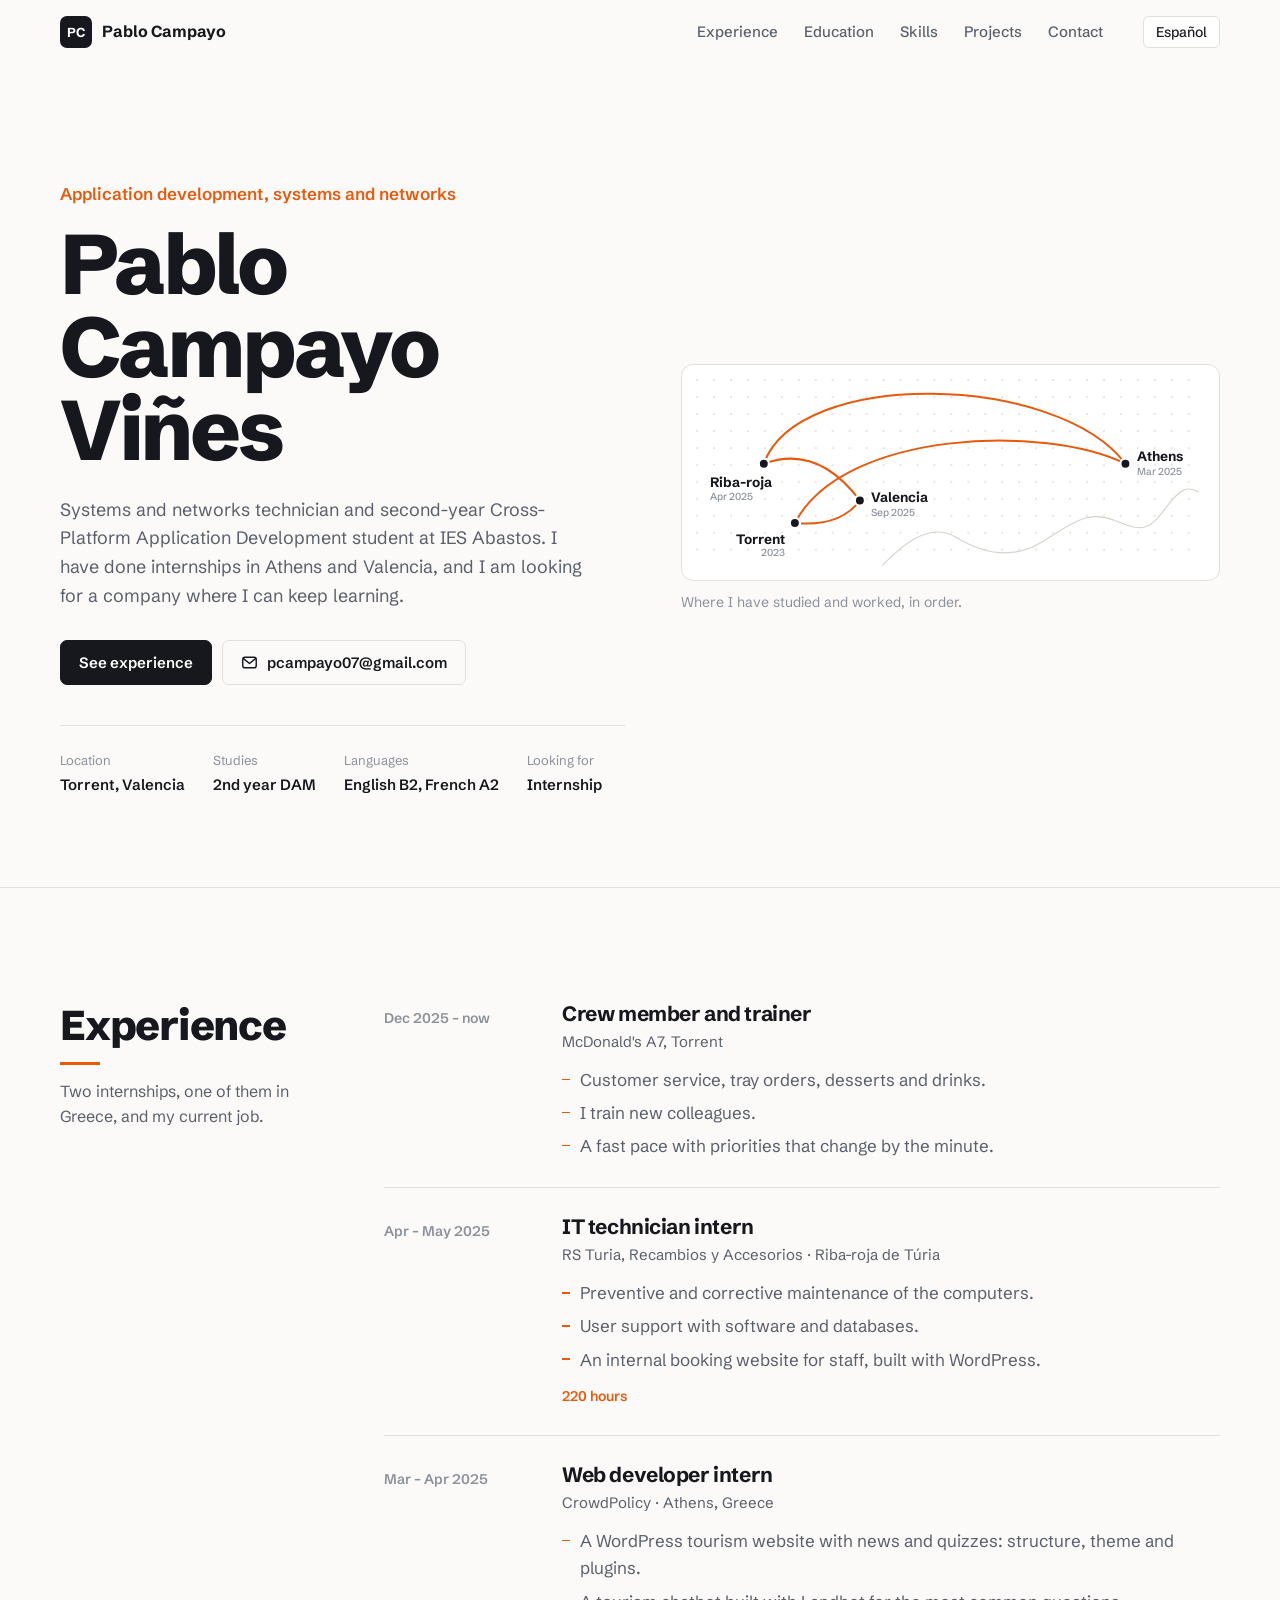
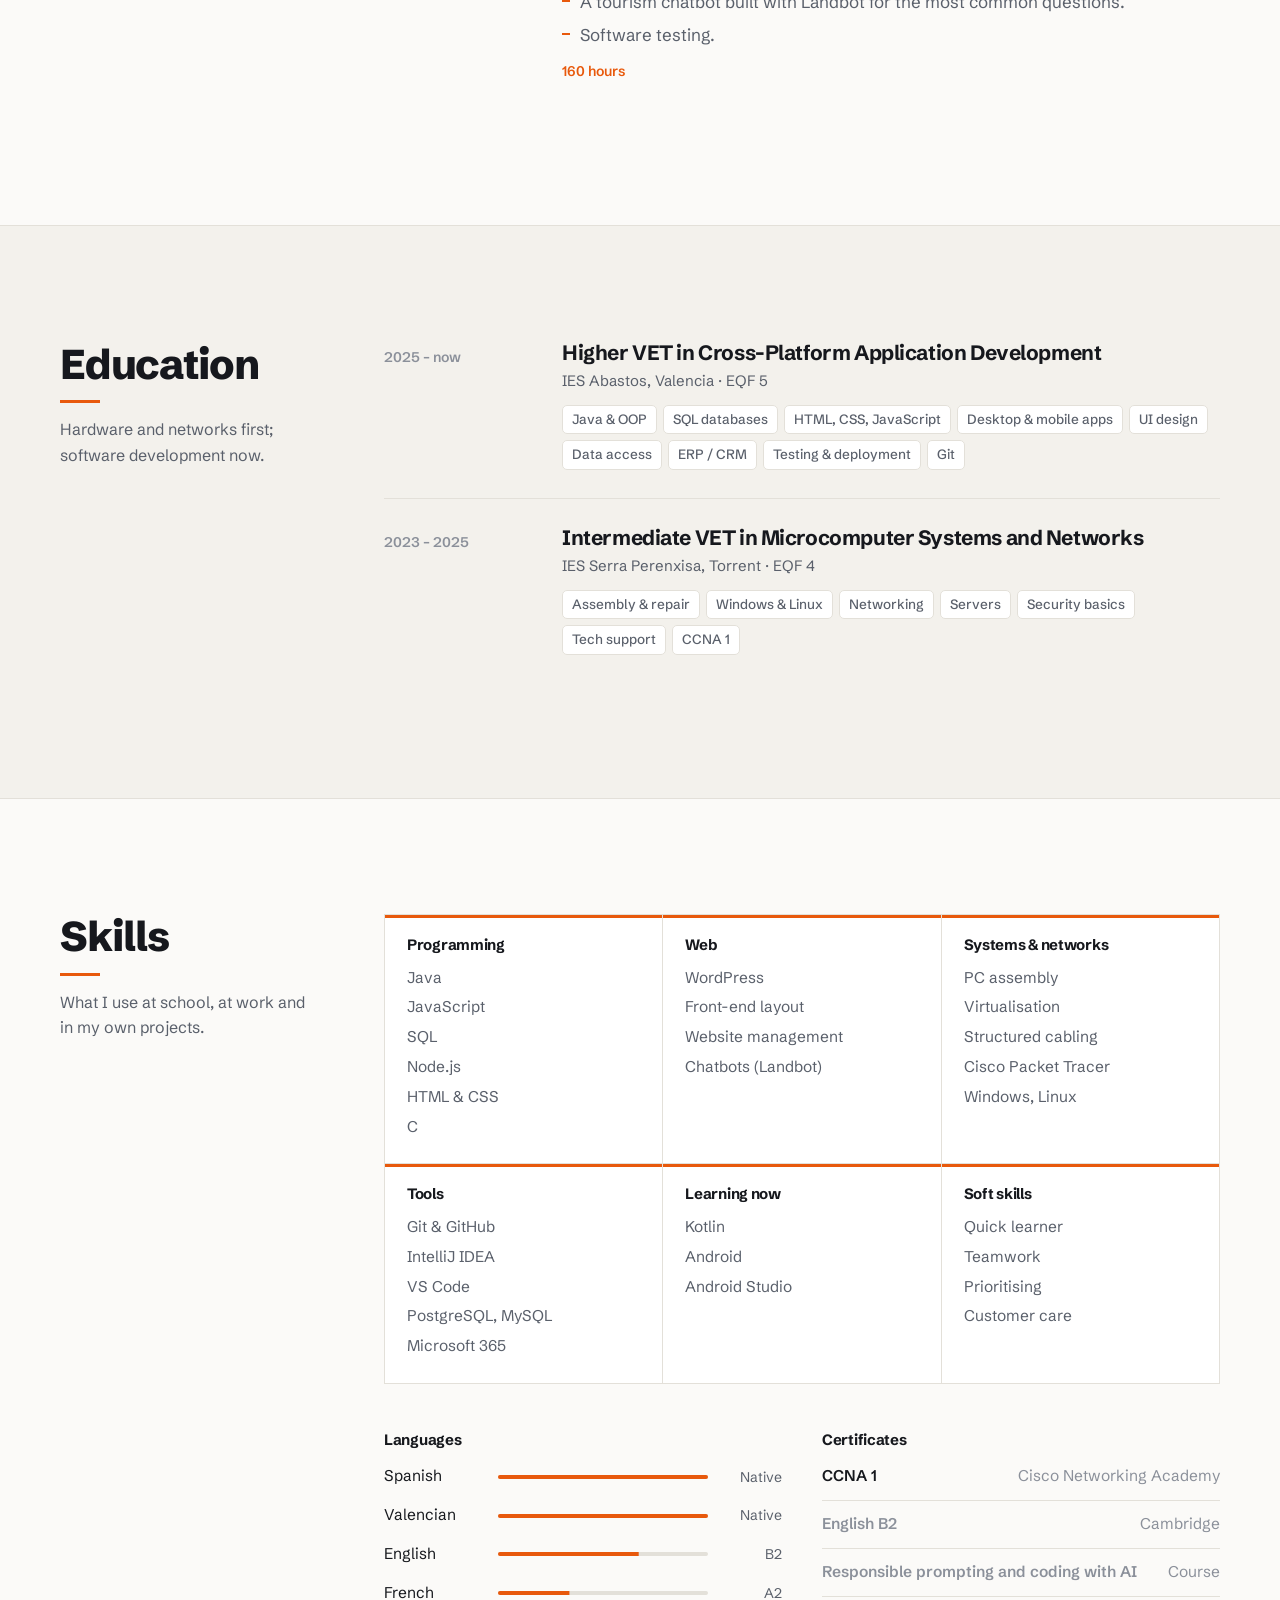
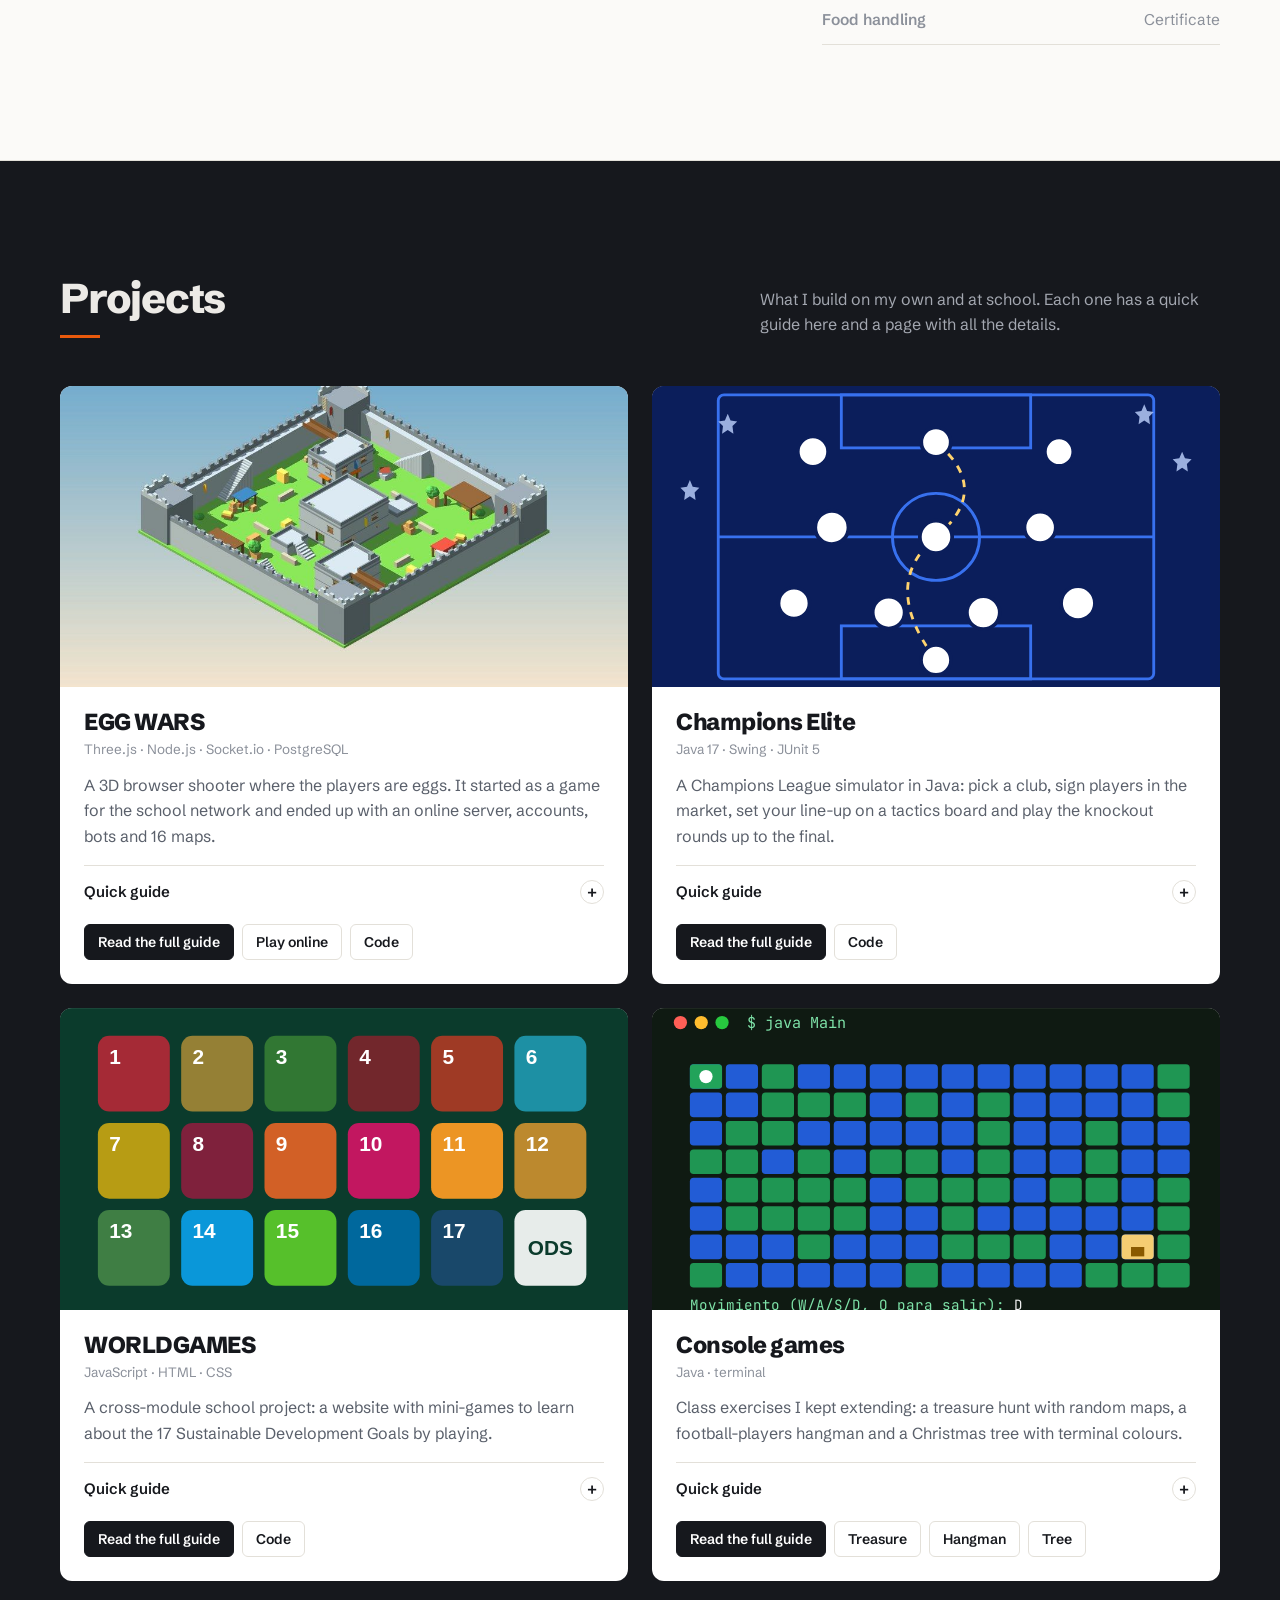
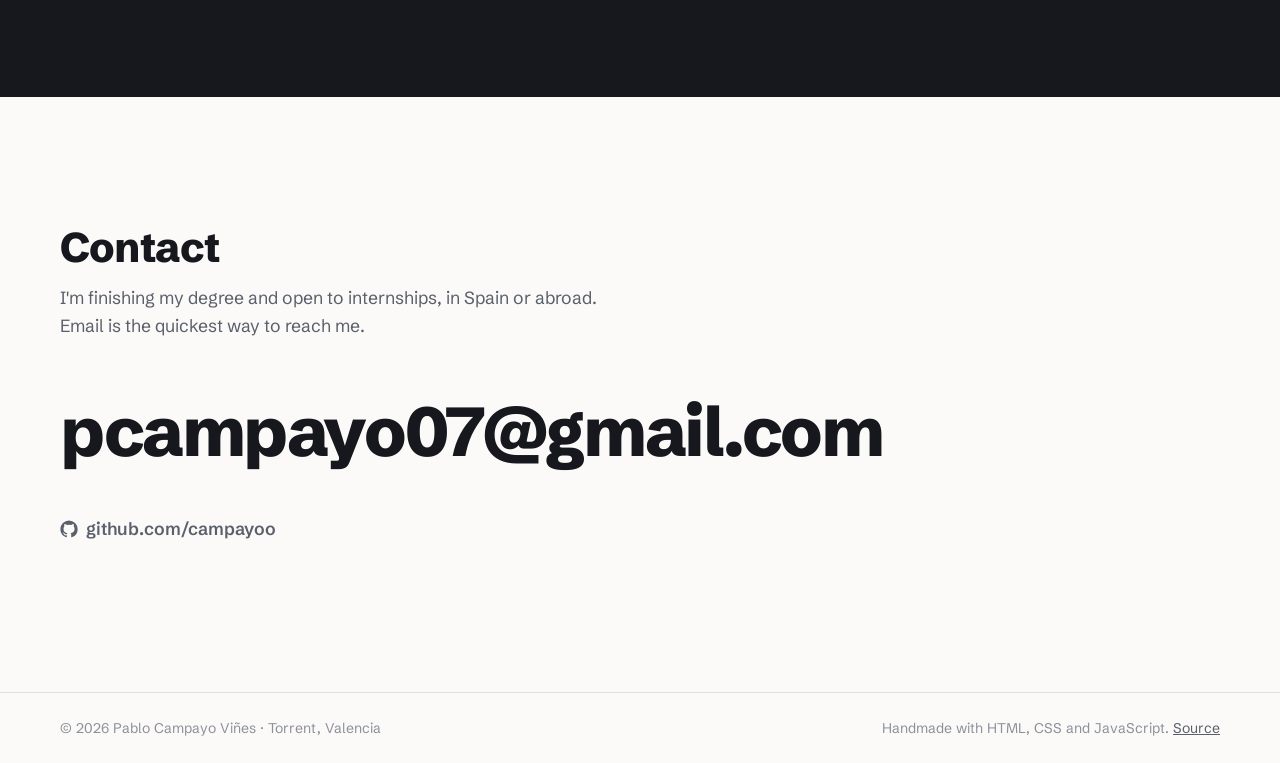
==== commit cb6d9d43: "Rediseño más sobrio y profesional Co-Authored-By: Claude Opus 5.5 <noreply@anthropic.com> Claude-Ses" ====
--- a/index.html
+++ b/index.html
@@ -5,16 +5,15 @@
 <meta name="viewport" content="width=device-width, initial-scale=1">
 <title>Pablo Campayo Viñes · Desarrollo de aplicaciones, sistemas y redes</title>
 <meta name="description" content="CV y proyectos de Pablo Campayo Viñes, estudiante de Desarrollo de Aplicaciones Multiplataforma y técnico en Sistemas Microinformáticos y Redes. Torrent, Valencia.">
-<meta name="theme-color" content="#ff8c2a">
+<meta name="theme-color" content="#fbfaf8">
 <meta property="og:title" content="Pablo Campayo Viñes · Desarrollo de aplicaciones, sistemas y redes">
 <meta property="og:description" content="CV y proyectos de Pablo Campayo Viñes, estudiante de Desarrollo de Aplicaciones Multiplataforma y técnico en Sistemas Microinformáticos y Redes. Torrent, Valencia.">
 <link rel="icon" href="data:image/svg+xml,%3Csvg xmlns='http://www.w3.org/2000/svg' viewBox='0 0 64 64'%3E%3Cdefs%3E%3ClinearGradient id='g' x1='0' y1='0' x2='1' y2='1'%3E%3Cstop offset='0' stop-color='%23ffb03a'/%3E%3Cstop offset='1' stop-color='%23ff6a1a'/%3E%3C/linearGradient%3E%3C/defs%3E%3Crect width='64' height='64' rx='16' fill='%232b1a0d'/%3E%3Ctext x='32' y='43' text-anchor='middle' font-family='Arial,sans-serif' font-weight='800' font-size='30' fill='url(%23g)'%3EPC%3C/text%3E%3C/svg%3E">
 <script>document.documentElement.classList.add("js")</script>
-<link rel="preconnect" href="https://fonts.googleapis.com"><link rel="preconnect" href="https://fonts.gstatic.com" crossorigin><link href="https://fonts.googleapis.com/css2?family=Bricolage+Grotesque:opsz,wght@12..96,600..800&family=JetBrains+Mono:wght@500;700&family=Nunito:wght@400;600;700;800&display=swap" rel="stylesheet">
-<link rel="stylesheet" href="style.css?v=202611171201">
+<link rel="preconnect" href="https://fonts.googleapis.com"><link rel="preconnect" href="https://fonts.gstatic.com" crossorigin><link href="https://fonts.googleapis.com/css2?family=Schibsted+Grotesk:wght@400;500;600;700;800;900&family=JetBrains+Mono:wght@500&display=swap" rel="stylesheet">
+<link rel="stylesheet" href="style.css?v=202611171215">
 </head>
 <body>
-<div class="progress" aria-hidden="true"><i></i></div>
 <a class="skip" href="#main"><span class="es">Saltar al contenido</span><span class="en">Skip to content</span></a>
 <header class="bar"><div class="wrap">
 <a class="logo" href="index.html"><i aria-hidden="true">PC</i>Pablo Campayo</a>
@@ -23,113 +22,77 @@
 </div></header>
 
 <main id="main">
-<section class="hero" aria-labelledby="t-hero">
-<div class="dots" aria-hidden="true"></div><div class="blob b1" aria-hidden="true"></div><div class="blob b2" aria-hidden="true"></div><div class="blob b3" aria-hidden="true"></div>
-<div class="wrap">
-<div>
-<p class="hello"><span class="es">Hola, soy</span><span class="en">Hi, I'm</span></p>
-<h1 class="name" id="t-hero"><span>Pablo</span><span class="last">Campayo Viñes</span></h1>
-<div class="under" aria-hidden="true"></div>
-<p class="lead"><span class="es">Técnico en sistemas y redes, y ahora estudiante de Desarrollo de Aplicaciones Multiplataforma. Me gusta entender cómo funcionan las cosas por dentro.</span><span class="en">Systems and networks technician, now studying Cross-Platform Application Development. I like understanding how things work on the inside.</span></p>
-<ul class="chips hot"><li><svg class="i" viewBox="0 0 24 24" fill="none" stroke="currentColor" stroke-width="2" stroke-linecap="round" stroke-linejoin="round" aria-hidden="true"><path d="M12 21s-7-6.2-7-11.5a7 7 0 0 1 14 0C19 14.8 12 21 12 21z"/><circle cx="12" cy="9.5" r="2.5"/></svg>Torrent, Valencia</li><li><svg class="i" viewBox="0 0 24 24" fill="none" stroke="currentColor" stroke-width="2" stroke-linecap="round" stroke-linejoin="round" aria-hidden="true"><path d="M2 9l10-5 10 5-10 5z"/><path d="M6 11v5c3 2 9 2 12 0v-5"/></svg><span class="es">2.º de DAM</span><span class="en">2nd year DAM</span></li><li><svg class="i" viewBox="0 0 24 24" fill="none" stroke="currentColor" stroke-width="2" stroke-linecap="round" stroke-linejoin="round" aria-hidden="true"><path d="M4 5h9M8.5 3v2M6 5c0 4 3 7 6 8M11 5c0 4-3 7-6 8"/><path d="m13 21 4-9 4 9M14.5 18h5"/></svg><span class="es">Inglés B2</span><span class="en">English B2</span></li><li><svg class="i" viewBox="0 0 24 24" fill="none" stroke="currentColor" stroke-width="2" stroke-linecap="round" stroke-linejoin="round" aria-hidden="true"><rect x="9" y="3" width="6" height="5" rx="1"/><rect x="3" y="16" width="6" height="5" rx="1"/><rect x="15" y="16" width="6" height="5" rx="1"/><path d="M12 8v4M6 16v-2h12v2"/></svg>CCNA 1</li></ul>
-<div class="ctas"><a class="btn solid" href="#experiencia"><span class="es">Ver mi CV</span><span class="en">See my CV</span></a><a class="btn ghost" href="#proyectos"><span class="es">Proyectos</span><span class="en">Projects</span></a></div>
+<section class="hero" aria-labelledby="t-hero"><div class="wrap hero-grid">
+<div class="hero-text">
+<p class="role ld"><span class="es">Desarrollo de aplicaciones, sistemas y redes</span><span class="en">Application development, systems and networks</span></p>
+<h1 id="t-hero" class="ld">Pablo Campayo Viñes</h1>
+<p class="lead ld"><span class="es">Técnico en Sistemas Microinformáticos y Redes y estudiante de segundo de Desarrollo de Aplicaciones Multiplataforma en el IES Abastos. He hecho prácticas en Atenas y en Valencia, y busco empresa para seguir aprendiendo.</span><span class="en">Systems and networks technician and second-year Cross-Platform Application Development student at IES Abastos. I have done internships in Athens and Valencia, and I am looking for a company where I can keep learning.</span></p>
+<div class="ctas ld"><a class="btn solid" href="#experiencia"><span class="es">Ver experiencia</span><span class="en">See experience</span></a><a class="btn ghost" href="mailto:pcampayo07@gmail.com"><svg class="i" viewBox="0 0 24 24" fill="none" stroke="currentColor" stroke-width="2" stroke-linecap="round" stroke-linejoin="round" aria-hidden="true"><rect x="2.5" y="4.5" width="19" height="15" rx="3"/><path d="m3.5 6.5 8.5 7 8.5-7"/></svg>pcampayo07@gmail.com</a></div>
+<dl class="facts ld">
+<div><dt><span class="es">Ubicación</span><span class="en">Location</span></dt><dd>Torrent, Valencia</dd></div>
+<div><dt><span class="es">Estudios</span><span class="en">Studies</span></dt><dd><span class="es">2.º DAM</span><span class="en">2nd year DAM</span></dd></div>
+<div><dt><span class="es">Idiomas</span><span class="en">Languages</span></dt><dd><span class="es">Inglés B2, francés A2</span><span class="en">English B2, French A2</span></dd></div>
+<div><dt><span class="es">Busco</span><span class="en">Looking for</span></dt><dd><span class="es">Prácticas</span><span class="en">Internship</span></dd></div>
+</dl>
 </div>
-<div class="code" aria-label="Resumen en forma de código"><div class="dots3" aria-hidden="true"><i></i><i></i><i></i></div><pre id="typed" data-es="class Pablo {
-  ciudad = &quot;Torrent, Valencia&quot;;
-  estudia = &quot;2.º DAM · IES Abastos&quot;;
-  stack = [&quot;Java&quot;, &quot;JS&quot;, &quot;SQL&quot;, &quot;Redes&quot;];
-  idiomas = [&quot;ES&quot;, &quot;VA&quot;, &quot;EN B2&quot;, &quot;FR A2&quot;];
-  // ahora: Kotlin y Android
-}" data-en="class Pablo {
-  city = &quot;Torrent, Valencia&quot;;
-  studies = &quot;2nd year DAM&quot;;
-  stack = [&quot;Java&quot;, &quot;JS&quot;, &quot;SQL&quot;, &quot;Networks&quot;];
-  languages = [&quot;ES&quot;, &quot;VA&quot;, &quot;EN B2&quot;, &quot;FR A2&quot;];
-  // now learning: Kotlin, Android
-}"></pre></div>
-</div>
-</section>
-
-<div class="stats"><div class="wrap"><ul>
-<li class="rv" data-count="2"><b>2</b><span><span class="es">títulos de FP: SMR y DAM</span><span class="en">vocational degrees</span></span></li>
-<li class="rv" data-count="380" data-suf=" h"><b>380 h</b><span><span class="es">de prácticas en empresa</span><span class="en">of company internships</span></span></li>
-<li class="rv" data-count="3"><b>3</b><span><span class="es">empresas, una en Atenas</span><span class="en">companies, one in Athens</span></span></li>
-<li class="rv" data-count="4"><b>4</b><span><span class="es">idiomas: ES, VA, EN, FR</span><span class="en">languages: ES, VA, EN, FR</span></span></li>
-</ul></div></div>
-
-<section class="sec" id="experiencia" aria-labelledby="t-exp"><div class="wrap">
-<div class="sec-head rv"><div><p class="tag"><i></i><span class="es">Mi CV</span><span class="en">My CV</span></p><h2 id="t-exp"><span class="es">Experiencia</span><span class="en">Experience</span></h2></div><p><span class="es">Prácticas en Grecia y en Valencia, y trabajo de cara al público. Lo más reciente, arriba.</span><span class="en">Internships in Greece and Valencia, plus a customer-facing job. Most recent first.</span></p></div>
-<ol class="timeline"><span class="fill" aria-hidden="true"></span>
-<li class="job rv"><span class="ico"><svg class="i" viewBox="0 0 24 24" fill="none" stroke="currentColor" stroke-width="2" stroke-linecap="round" stroke-linejoin="round" aria-hidden="true"><path d="M3 9l1.5-5h15L21 9"/><path d="M4 9v11h16V9"/><path d="M9 20v-6h6v6"/></svg></span><div class="job-top"><div><h3><span class="es">Personal de equipo y entrenador</span><span class="en">Crew member and trainer</span></h3><div class="where">McDonald's A7 · Torrent</div></div><span class="when"><span class="es">dic 2025 – hoy</span><span class="en">Dec 2025 – now</span></span></div>
-<ul><li><span class="es">Atención al cliente, pedidos en bandeja, postres y bebidas.</span><span class="en">Customer service, tray orders, desserts and drinks.</span></li><li><span class="es">Formo a compañeros nuevos en el puesto.</span><span class="en">I train new colleagues on the job.</span></li><li><span class="es">Aprendes a priorizar cuando todo pasa a la vez.</span><span class="en">You learn to prioritise when everything happens at once.</span></li></ul></li>
-<li class="job rv"><span class="ico"><svg class="i" viewBox="0 0 24 24" fill="none" stroke="currentColor" stroke-width="2" stroke-linecap="round" stroke-linejoin="round" aria-hidden="true"><path d="M14.7 6.3a4 4 0 0 0-5.4 5.4L3 18l3 3 6.3-6.3a4 4 0 0 0 5.4-5.4l-2.6 2.6-2.4-.6-.6-2.4z"/></svg></span><div class="job-top"><div><h3><span class="es">Técnico TIC (prácticas)</span><span class="en">IT technician (internship)</span></h3><div class="where">RS Turia, Recambios y Accesorios · Riba-roja de Túria</div></div><span class="when"><span class="es">abr – may 2025</span><span class="en">Apr – May 2025</span></span></div>
-<ul><li><span class="es">Mantenimiento preventivo y correctivo de los equipos.</span><span class="en">Preventive and corrective maintenance of the computers.</span></li><li><span class="es">Soporte a los usuarios con programas y bases de datos.</span><span class="en">User support with software and databases.</span></li><li><span class="es">Web interna de reservas para los trabajadores, hecha con WordPress.</span><span class="en">An internal booking website for staff, built with WordPress.</span></li></ul><span class="hours">220 h</span></li>
-<li class="job rv"><span class="ico"><svg class="i" viewBox="0 0 24 24" fill="none" stroke="currentColor" stroke-width="2" stroke-linecap="round" stroke-linejoin="round" aria-hidden="true"><circle cx="12" cy="12" r="9"/><path d="M3 12h18M12 3a14 14 0 0 1 0 18M12 3a14 14 0 0 0 0 18"/></svg></span><div class="job-top"><div><h3><span class="es">Desarrollador web (prácticas)</span><span class="en">Web developer (internship)</span></h3><div class="where">CrowdPolicy · <span class="es">Atenas, Grecia</span><span class="en">Athens, Greece</span></div></div><span class="when"><span class="es">mar – abr 2025</span><span class="en">Mar – Apr 2025</span></span></div>
-<ul><li><span class="es">Web completa en WordPress sobre turismo, con noticias y cuestionarios: estructura, tema y plugins.</span><span class="en">A complete WordPress tourism website with news and quizzes: structure, theme and plugins.</span></li><li><span class="es">Chatbot de turismo con Landbot para responder las dudas más habituales.</span><span class="en">A tourism chatbot built with Landbot to answer common questions.</span></li><li><span class="es">Pruebas de software.</span><span class="en">Software testing.</span></li></ul><span class="hours">160 h</span></li>
-</ol>
-
-<div class="route-box rv">
-<div><h3><span class="es">De Torrent a Atenas</span><span class="en">From Torrent to Athens</span></h3><p><span class="es">Dónde he estudiado y trabajado estos años, en el orden en que pasó.</span><span class="en">Where I have studied and worked over these years, in the order it happened.</span></p></div>
-<figure class="route" style="margin:0"><svg viewBox="0 0 900 330" role="img" aria-label="Torrent, Atenas, Riba-roja y Valencia">
-<defs><pattern id="gd" width="30" height="30" patternUnits="userSpaceOnUse"><circle cx="2" cy="2" r="1.6" fill="#5a3a22"/></pattern><linearGradient id="tg" x1="0" x2="1"><stop offset="0" stop-color="#ffd36e"/><stop offset="1" stop-color="#ff6a1a"/></linearGradient></defs>
+<figure class="route ld"><div class="route-in"><svg viewBox="0 0 900 330" role="img" aria-label="Torrent, Atenas, Riba-roja y Valencia">
+<defs><pattern id="gd" width="30" height="30" patternUnits="userSpaceOnUse"><circle cx="2" cy="2" r="1.5" fill="#d8d4cc"/></pattern></defs>
 <rect width="900" height="330" fill="url(#gd)"/>
 <path class="coast" d="M330 330 C360 300 410 250 460 280 S560 320 610 290 S690 230 740 250 S800 270 830 230 S870 190 890 200"/>
 <path class="trip" d="M175 255 C260 90 620 80 760 150 C640 -10 180 -20 120 150 Q215 115 290 215 Q255 262 175 255"/>
-<g class="pin" style="--i:0"><circle cx="175" cy="255" r="10"/><text x="158" y="292" text-anchor="end">Torrent</text><text class="yr" x="158" y="314" text-anchor="end">2023</text></g>
-<g class="pin" style="--i:1"><circle cx="760" cy="150" r="10"/><text x="780" y="146"><tspan class="es">Atenas</tspan><tspan class="en">Athens</tspan></text><text class="yr" x="780" y="170"><tspan class="es">mar 2025</tspan><tspan class="en">Mar 2025</tspan></text></g>
-<g class="pin" style="--i:2"><circle cx="120" cy="150" r="10"/><text x="24" y="192">Riba-roja</text><text class="yr" x="24" y="214"><tspan class="es">abr 2025</tspan><tspan class="en">Apr 2025</tspan></text></g>
-<g class="pin" style="--i:3"><circle cx="290" cy="215" r="10"/><text x="310" y="218">Valencia</text><text class="yr" x="310" y="242"><tspan class="es">sep 2025</tspan><tspan class="en">Sep 2025</tspan></text></g>
-</svg></figure>
-</div>
+<g class="pin" style="--i:0"><circle cx="175" cy="255" r="9"/><text x="158" y="292" text-anchor="end">Torrent</text><text class="yr" x="158" y="314" text-anchor="end">2023</text></g>
+<g class="pin" style="--i:1"><circle cx="760" cy="150" r="9"/><text x="780" y="146"><tspan class="es">Atenas</tspan><tspan class="en">Athens</tspan></text><text class="yr" x="780" y="170"><tspan class="es">mar 2025</tspan><tspan class="en">Mar 2025</tspan></text></g>
+<g class="pin" style="--i:2"><circle cx="120" cy="150" r="9"/><text x="24" y="192">Riba-roja</text><text class="yr" x="24" y="214"><tspan class="es">abr 2025</tspan><tspan class="en">Apr 2025</tspan></text></g>
+<g class="pin" style="--i:3"><circle cx="290" cy="215" r="9"/><text x="310" y="218">Valencia</text><text class="yr" x="310" y="242"><tspan class="es">sep 2025</tspan><tspan class="en">Sep 2025</tspan></text></g>
+</svg></div><figcaption><span class="es">Dónde he estudiado y trabajado, en orden.</span><span class="en">Where I have studied and worked, in order.</span></figcaption></figure>
 </div></section>
 
-<section class="sec white" id="formacion" aria-labelledby="t-edu"><div class="wrap">
-<div class="sec-head rv"><div><p class="tag"><i></i><span class="es">Mi CV</span><span class="en">My CV</span></p><h2 id="t-edu"><span class="es">Formación</span><span class="en">Education</span></h2></div><p><span class="es">Primero el hardware y las redes; ahora, el software.</span><span class="en">Hardware and networks first; software now.</span></p></div>
-<div class="edu">
-<div class="card rv"><span class="lvl">CFGS · EQF 5 · <span class="es">2025 – hoy</span><span class="en">2025 – now</span></span><h3><span class="es">Desarrollo de Aplicaciones Multiplataforma</span><span class="en">Cross-Platform Application Development</span></h3><p class="where">IES Abastos · Valencia</p>
-<ul class="chips"><li>Java <span class="es">y POO</span><span class="en">& OOP</span></li><li><span class="es">Bases de datos SQL</span><span class="en">SQL databases</span></li><li>HTML, CSS, JS</li><li><span class="es">Apps de escritorio y móvil</span><span class="en">Desktop & mobile apps</span></li><li><span class="es">Interfaces</span><span class="en">UI design</span></li><li><span class="es">Acceso a datos</span><span class="en">Data access</span></li><li>ERP / CRM</li><li><span class="es">Pruebas y despliegue</span><span class="en">Testing & deployment</span></li><li>Git</li></ul></div>
-<div class="card rv"><span class="lvl">CFGM · EQF 4 · 2023 – 2025</span><h3><span class="es">Sistemas Microinformáticos y Redes</span><span class="en">Microcomputer Systems and Networks</span></h3><p class="where">IES Serra Perenxisa · Torrent</p>
-<ul class="chips"><li><span class="es">Montaje y reparación</span><span class="en">Assembly & repair</span></li><li>Windows <span class="es">y</span><span class="en">&</span> Linux</li><li><span class="es">Redes</span><span class="en">Networking</span></li><li><span class="es">Servidores</span><span class="en">Servers</span></li><li><span class="es">Seguridad básica</span><span class="en">IT security basics</span></li><li><span class="es">Soporte técnico</span><span class="en">Tech support</span></li><li>CCNA 1</li></ul></div>
-</div>
+<section class="sec" id="experiencia" aria-labelledby="t-exp"><div class="wrap split">
+<header class="side rv"><h2 id="t-exp"><span class="es">Experiencia</span><span class="en">Experience</span></h2><p><span class="es">Dos periodos de prácticas, uno de ellos en Grecia, y mi trabajo actual.</span><span class="en">Two internships, one of them in Greece, and my current job.</span></p></header>
+<ol class="cv timeline"><span class="line" aria-hidden="true"></span>
+<li class="entry rv"><div class="date"><span class="es">dic 2025 – hoy</span><span class="en">Dec 2025 – now</span></div><div class="what"><h3><span class="es">Personal de equipo y entrenador</span><span class="en">Crew member and trainer</span></h3><p class="org">McDonald's A7, Torrent</p><ul><li><span class="es">Atención al cliente, pedidos en bandeja, postres y bebidas.</span><span class="en">Customer service, tray orders, desserts and drinks.</span></li><li><span class="es">Formo a los compañeros que entran nuevos.</span><span class="en">I train new colleagues.</span></li><li><span class="es">Trabajo con mucho ritmo y prioridades que cambian cada minuto.</span><span class="en">A fast pace with priorities that change by the minute.</span></li></ul></div></li>
+<li class="entry rv"><div class="date"><span class="es">abr – may 2025</span><span class="en">Apr – May 2025</span></div><div class="what"><h3><span class="es">Técnico TIC en prácticas</span><span class="en">IT technician intern</span></h3><p class="org">RS Turia, Recambios y Accesorios · Riba-roja de Túria</p><ul><li><span class="es">Mantenimiento preventivo y correctivo de los equipos.</span><span class="en">Preventive and corrective maintenance of the computers.</span></li><li><span class="es">Soporte a los usuarios con programas y bases de datos.</span><span class="en">User support with software and databases.</span></li><li><span class="es">Web interna de reservas para los trabajadores, hecha con WordPress.</span><span class="en">An internal booking website for staff, built with WordPress.</span></li></ul><p class="meta"><span class="es">220 horas</span><span class="en">220 hours</span></p></div></li>
+<li class="entry rv"><div class="date"><span class="es">mar – abr 2025</span><span class="en">Mar – Apr 2025</span></div><div class="what"><h3><span class="es">Desarrollador web en prácticas</span><span class="en">Web developer intern</span></h3><p class="org"><span class="es">CrowdPolicy · Atenas, Grecia</span><span class="en">CrowdPolicy · Athens, Greece</span></p><ul><li><span class="es">Web de información turística en WordPress, con noticias y cuestionarios: estructura, tema y plugins.</span><span class="en">A WordPress tourism website with news and quizzes: structure, theme and plugins.</span></li><li><span class="es">Chatbot de turismo con Landbot para las preguntas más habituales.</span><span class="en">A tourism chatbot built with Landbot for the most common questions.</span></li><li><span class="es">Pruebas de software.</span><span class="en">Software testing.</span></li></ul><p class="meta"><span class="es">160 horas</span><span class="en">160 hours</span></p></div></li>
+</ol>
 </div></section>
 
-<section class="sec" id="habilidades" aria-labelledby="t-sk"><div class="wrap">
-<div class="sec-head rv"><div><p class="tag"><i></i><span class="es">Mi CV</span><span class="en">My CV</span></p><h2 id="t-sk"><span class="es">Habilidades</span><span class="en">Skills</span></h2></div><p><span class="es">Lo que uso en clase, en las prácticas y en mis proyectos.</span><span class="en">What I use at school, at work and in my own projects.</span></p></div>
+<section class="sec alt" id="formacion" aria-labelledby="t-edu"><div class="wrap split">
+<header class="side rv"><h2 id="t-edu"><span class="es">Formación</span><span class="en">Education</span></h2><p><span class="es">Primero hardware y redes; ahora, desarrollo de software.</span><span class="en">Hardware and networks first; software development now.</span></p></header>
+<ol class="cv">
+<li class="entry rv"><div class="date"><span class="es">2025 – hoy</span><span class="en">2025 – now</span></div><div class="what"><h3><span class="es">CFGS Desarrollo de Aplicaciones Multiplataforma</span><span class="en">Higher VET in Cross-Platform Application Development</span></h3><p class="org">IES Abastos, Valencia · EQF 5</p>
+<ul class="tags"><li>Java <span class="es">y POO</span><span class="en">& OOP</span></li><li><span class="es">Bases de datos SQL</span><span class="en">SQL databases</span></li><li>HTML, CSS, JavaScript</li><li><span class="es">Apps de escritorio y móvil</span><span class="en">Desktop & mobile apps</span></li><li><span class="es">Diseño de interfaces</span><span class="en">UI design</span></li><li><span class="es">Acceso a datos</span><span class="en">Data access</span></li><li>ERP / CRM</li><li><span class="es">Pruebas y despliegue</span><span class="en">Testing & deployment</span></li><li>Git</li></ul></div></li>
+<li class="entry rv"><div class="date">2023 – 2025</div><div class="what"><h3><span class="es">CFGM Sistemas Microinformáticos y Redes</span><span class="en">Intermediate VET in Microcomputer Systems and Networks</span></h3><p class="org">IES Serra Perenxisa, Torrent · EQF 4</p>
+<ul class="tags"><li><span class="es">Montaje y reparación</span><span class="en">Assembly & repair</span></li><li>Windows <span class="es">y</span><span class="en">&</span> Linux</li><li><span class="es">Redes</span><span class="en">Networking</span></li><li><span class="es">Servidores</span><span class="en">Servers</span></li><li><span class="es">Seguridad básica</span><span class="en">Security basics</span></li><li><span class="es">Soporte técnico</span><span class="en">Tech support</span></li><li>CCNA 1</li></ul></div></li>
+</ol>
+</div></section>
+
+<section class="sec" id="habilidades" aria-labelledby="t-sk"><div class="wrap split">
+<header class="side rv"><h2 id="t-sk"><span class="es">Habilidades</span><span class="en">Skills</span></h2><p><span class="es">Lo que uso en clase, en las prácticas y en mis proyectos.</span><span class="en">What I use at school, at work and in my own projects.</span></p></header>
+<div>
 <div class="skills">
-<div class="skill s1 rv"><h3><b><svg class="i" viewBox="0 0 24 24" fill="none" stroke="currentColor" stroke-width="2" stroke-linecap="round" stroke-linejoin="round" aria-hidden="true"><path d="m8 7-5 5 5 5M16 7l5 5-5 5M13.5 4l-3 16"/></svg></b><span class="es">Programación</span><span class="en">Programming</span></h3><ul class="chips"><li>Java</li><li>JavaScript</li><li>SQL</li><li>Node.js</li><li>C</li><li>HTML <span class="es">y</span><span class="en">&</span> CSS</li></ul></div>
-<div class="skill s2 rv"><h3><b><svg class="i" viewBox="0 0 24 24" fill="none" stroke="currentColor" stroke-width="2" stroke-linecap="round" stroke-linejoin="round" aria-hidden="true"><rect x="3" y="4" width="18" height="16" rx="2"/><path d="M3 9h18M8 9v11"/></svg></b>Web</h3><ul class="chips"><li>WordPress</li><li><span class="es">Diseño front-end</span><span class="en">Front-end design</span></li><li><span class="es">Gestión de webs</span><span class="en">Website management</span></li><li><span class="es">Chatbots (Landbot)</span><span class="en">Chatbots (Landbot)</span></li></ul></div>
-<div class="skill s3 rv"><h3><b><svg class="i" viewBox="0 0 24 24" fill="none" stroke="currentColor" stroke-width="2" stroke-linecap="round" stroke-linejoin="round" aria-hidden="true"><rect x="9" y="3" width="6" height="5" rx="1"/><rect x="3" y="16" width="6" height="5" rx="1"/><rect x="15" y="16" width="6" height="5" rx="1"/><path d="M12 8v4M6 16v-2h12v2"/></svg></b><span class="es">Sistemas y redes</span><span class="en">Systems & networks</span></h3><ul class="chips"><li><span class="es">Montaje de equipos</span><span class="en">PC building</span></li><li><span class="es">Virtualización</span><span class="en">Virtualisation</span></li><li><span class="es">Cableado estructurado</span><span class="en">Structured cabling</span></li><li>Packet Tracer</li><li>Windows · Linux</li></ul></div>
-<div class="skill s4 rv"><h3><b><svg class="i" viewBox="0 0 24 24" fill="none" stroke="currentColor" stroke-width="2" stroke-linecap="round" stroke-linejoin="round" aria-hidden="true"><rect x="3" y="7" width="18" height="13" rx="2"/><path d="M9 7V5a1 1 0 0 1 1-1h4a1 1 0 0 1 1 1v2M3 13h18"/></svg></b><span class="es">Herramientas</span><span class="en">Tools</span></h3><ul class="chips"><li>Git · GitHub</li><li>IntelliJ IDEA</li><li>VS Code</li><li>Microsoft 365</li><li>PostgreSQL · MySQL</li></ul></div>
-<div class="skill s5 rv"><h3><b><svg class="i" viewBox="0 0 24 24" fill="none" stroke="currentColor" stroke-width="2" stroke-linecap="round" stroke-linejoin="round" aria-hidden="true"><circle cx="9" cy="8" r="3.5"/><path d="M2.5 20a6.5 6.5 0 0 1 13 0"/><circle cx="17" cy="9" r="2.5"/><path d="M16 14.5a5 5 0 0 1 5.5 5"/></svg></b><span class="es">Personales</span><span class="en">Soft skills</span></h3><ul class="chips"><li><span class="es">Aprendo rápido</span><span class="en">Quick learner</span></li><li><span class="es">Trabajo en equipo</span><span class="en">Teamwork</span></li><li><span class="es">Priorizar tareas</span><span class="en">Prioritising</span></li><li><span class="es">Trato con clientes</span><span class="en">Customer care</span></li></ul></div>
-<div class="skill s6 rv"><h3><b><svg class="i" viewBox="0 0 24 24" fill="none" stroke="currentColor" stroke-width="2" stroke-linecap="round" stroke-linejoin="round" aria-hidden="true"><rect x="7" y="2.5" width="10" height="19" rx="2.5"/><path d="M11 18.5h2"/></svg></b><span class="es">Aprendiendo ahora</span><span class="en">Learning now</span></h3><ul class="chips"><li>Kotlin</li><li>Android</li><li>Android Studio</li></ul></div>
+<div class="skill rv"><h3><span class="es">Programación</span><span class="en">Programming</span></h3><ul><li>Java</li><li>JavaScript</li><li>SQL</li><li>Node.js</li><li>HTML <span class="es">y</span><span class="en">&</span> CSS</li><li>C</li></ul></div>
+<div class="skill rv"><h3>Web</h3><ul><li>WordPress</li><li><span class="es">Maquetación front-end</span><span class="en">Front-end layout</span></li><li><span class="es">Gestión de webs</span><span class="en">Website management</span></li><li>Chatbots (Landbot)</li></ul></div>
+<div class="skill rv"><h3><span class="es">Sistemas y redes</span><span class="en">Systems & networks</span></h3><ul><li><span class="es">Montaje de equipos</span><span class="en">PC assembly</span></li><li><span class="es">Virtualización</span><span class="en">Virtualisation</span></li><li><span class="es">Cableado estructurado</span><span class="en">Structured cabling</span></li><li>Cisco Packet Tracer</li><li>Windows, Linux</li></ul></div>
+<div class="skill rv"><h3><span class="es">Herramientas</span><span class="en">Tools</span></h3><ul><li>Git <span class="es">y</span><span class="en">&</span> GitHub</li><li>IntelliJ IDEA</li><li>VS Code</li><li>PostgreSQL, MySQL</li><li>Microsoft 365</li></ul></div>
+<div class="skill rv"><h3><span class="es">Aprendiendo ahora</span><span class="en">Learning now</span></h3><ul><li>Kotlin</li><li>Android</li><li>Android Studio</li></ul></div>
+<div class="skill rv"><h3><span class="es">Personales</span><span class="en">Soft skills</span></h3><ul><li><span class="es">Aprendo rápido</span><span class="en">Quick learner</span></li><li><span class="es">Trabajo en equipo</span><span class="en">Teamwork</span></li><li><span class="es">Priorizar tareas</span><span class="en">Prioritising</span></li><li><span class="es">Trato con clientes</span><span class="en">Customer care</span></li></ul></div>
 </div>
-<div class="marquee" aria-hidden="true"><div><span>Java</span><span>JavaScript</span><span>SQL</span><span>Node.js</span><span>WordPress</span><span>Linux</span><span><span class="es">Redes</span><span class="en">Networks</span></span><span>Git</span><span>Kotlin</span><span>Android</span><span>Java</span><span>JavaScript</span><span>SQL</span><span>Node.js</span><span>WordPress</span><span>Linux</span><span><span class="es">Redes</span><span class="en">Networks</span></span><span>Git</span><span>Kotlin</span><span>Android</span></div></div>
-
-<div class="two" style="margin-top:46px">
-<div class="card rv"><h3 style="font-size:1.5rem;margin-bottom:18px"><span class="es">Idiomas</span><span class="en">Languages</span></h3>
-<div class="langs">
-<div class="lang-row"><span><span class="es">Español</span><span class="en">Spanish</span></span><span class="bars" aria-hidden="true"><i class="f"></i><i class="f"></i><i class="f"></i><i class="f"></i><i class="f"></i><i class="f"></i></span><em><span class="es">Nativo</span><span class="en">Native</span></em></div>
-<div class="lang-row"><span><span class="es">Valenciano</span><span class="en">Valencian</span></span><span class="bars" aria-hidden="true"><i class="f"></i><i class="f"></i><i class="f"></i><i class="f"></i><i class="f"></i><i class="f"></i></span><em><span class="es">Nativo</span><span class="en">Native</span></em></div>
-<div class="lang-row"><span><span class="es">Inglés</span><span class="en">English</span></span><span class="bars" aria-hidden="true"><i class="f"></i><i class="f"></i><i class="f"></i><i class="f"></i><i class=""></i><i class=""></i></span><em>B2</em></div>
-<div class="lang-row"><span><span class="es">Francés</span><span class="en">French</span></span><span class="bars" aria-hidden="true"><i class="f"></i><i class="f"></i><i class=""></i><i class=""></i><i class=""></i><i class=""></i></span><em>A2</em></div>
-</div><p class="scale"><span class="es">Marco Común Europeo, de A1 a C2.</span><span class="en">Common European Framework, A1 to C2.</span></p></div>
-<div class="card rv"><h3 style="font-size:1.5rem;margin-bottom:18px"><span class="es">Certificados y cursos</span><span class="en">Certificates and courses</span></h3>
-<ul class="certs">
-<li><b><svg class="i" viewBox="0 0 24 24" fill="none" stroke="currentColor" stroke-width="2" stroke-linecap="round" stroke-linejoin="round" aria-hidden="true"><rect x="9" y="3" width="6" height="5" rx="1"/><rect x="3" y="16" width="6" height="5" rx="1"/><rect x="15" y="16" width="6" height="5" rx="1"/><path d="M12 8v4M6 16v-2h12v2"/></svg></b><span>CCNA 1<small>Cisco Networking Academy</small></span></li>
-<li><b><svg class="i" viewBox="0 0 24 24" fill="none" stroke="currentColor" stroke-width="2" stroke-linecap="round" stroke-linejoin="round" aria-hidden="true"><path d="M4 5h9M8.5 3v2M6 5c0 4 3 7 6 8M11 5c0 4-3 7-6 8"/><path d="m13 21 4-9 4 9M14.5 18h5"/></svg></b><span><span class="es">Inglés B2</span><span class="en">English B2</span><small>Cambridge</small></span></li>
-<li><b><svg class="i" viewBox="0 0 24 24" fill="none" stroke="currentColor" stroke-width="2" stroke-linecap="round" stroke-linejoin="round" aria-hidden="true"><rect x="6" y="6" width="12" height="12" rx="2"/><path d="M9 2v4M15 2v4M9 18v4M15 18v4M2 9h4M2 15h4M18 9h4M18 15h4"/></svg></b><span><span class="es">Prompting responsable y programación con IA</span><span class="en">Responsible prompting and coding with AI</span><small><span class="es">Curso</span><span class="en">Course</span></small></span></li>
-<li><b><svg class="i" viewBox="0 0 24 24" fill="none" stroke="currentColor" stroke-width="2" stroke-linecap="round" stroke-linejoin="round" aria-hidden="true"><path d="M12 3l8 3v6c0 5-3.5 8-8 9-4.5-1-8-4-8-9V6z"/><path d="m9 12 2 2 4-4"/></svg></b><span><span class="es">Manipulador de alimentos</span><span class="en">Food handling</span><small><span class="es">Certificado</span><span class="en">Certificate</span></small></span></li>
-</ul></div>
+<div class="two">
+<div class="block rv"><h3><span class="es">Idiomas</span><span class="en">Languages</span></h3>
+<div class="langs"><div class="lang-row"><span><span class="es">Español</span><span class="en">Spanish</span></span><span class="meter" aria-hidden="true"><i style="--w:1"></i></span><em><span class="es">Nativo</span><span class="en">Native</span></em></div><div class="lang-row"><span><span class="es">Valenciano</span><span class="en">Valencian</span></span><span class="meter" aria-hidden="true"><i style="--w:1"></i></span><em><span class="es">Nativo</span><span class="en">Native</span></em></div><div class="lang-row"><span><span class="es">Inglés</span><span class="en">English</span></span><span class="meter" aria-hidden="true"><i style="--w:0.67"></i></span><em>B2</em></div><div class="lang-row"><span><span class="es">Francés</span><span class="en">French</span></span><span class="meter" aria-hidden="true"><i style="--w:0.34"></i></span><em>A2</em></div></div></div>
+<div class="block rv"><h3><span class="es">Certificados</span><span class="en">Certificates</span></h3>
+<ul class="certs"><li><b>CCNA 1</b><span>Cisco Networking Academy</span></li><li><b><span class="es">Inglés B2</span><span class="en">English B2</span></b><span>Cambridge</span></li><li><b><span class="es">Prompting responsable y programación con IA</span><span class="en">Responsible prompting and coding with AI</span></b><span><span class="es">Curso</span><span class="en">Course</span></span></li><li><b><span class="es">Manipulador de alimentos</span><span class="en">Food handling</span></b><span><span class="es">Certificado</span><span class="en">Certificate</span></span></li></ul></div>
+</div>
 </div>
 </div></section>
 
 <section class="sec dark" id="proyectos" aria-labelledby="t-pr"><div class="wrap">
-<div class="sec-head rv"><div><p class="tag"><i></i><span class="es">Lo que hago por mi cuenta</span><span class="en">What I build on my own</span></p><h2 id="t-pr"><span class="es">Proyectos</span><span class="en">Projects</span></h2></div><p><span class="es">Cada uno tiene una guía rápida aquí mismo y una página con todos los detalles.</span><span class="en">Each one has a quick guide right here and its own page with all the details.</span></p></div>
+<header class="side wide rv"><h2 id="t-pr"><span class="es">Proyectos</span><span class="en">Projects</span></h2><p><span class="es">Lo que hago por mi cuenta y en clase. Cada uno tiene una guía rápida aquí y una página con todos los detalles.</span><span class="en">What I build on my own and at school. Each one has a quick guide here and a page with all the details.</span></p></header>
 <div class="projects">
 <article class="proj p-egg rv">
 <a class="art" href="proyectos/eggwars.html" tabindex="-1" aria-hidden="true"><img src="img/eg-castle.jpg" alt="Mapa Castle de EGG WARS" loading="lazy" width="960" height="570"></a>
 <div class="body">
-<h3><i aria-hidden="true"></i>EGG WARS</h3>
+<h3>EGG WARS</h3>
 <div class="stack">Three.js · Node.js · Socket.io · PostgreSQL</div>
 <p><span class="es">Un shooter en 3D para el navegador en el que los jugadores son huevos. Empezó como un juego para la red del instituto y acabó con servidor online, cuentas, bots y 16 mapas.</span><span class="en">A 3D browser shooter where the players are eggs. It started as a game for the school network and ended up with an online server, accounts, bots and 16 maps.</span></p>
 <details class="guide"><summary><span class="es">Guía rápida</span><span class="en">Quick guide</span><span class="pm" aria-hidden="true">+</span></summary>
@@ -139,7 +102,7 @@
 <article class="proj p-ucl rv">
 <a class="art" href="proyectos/champions.html" tabindex="-1" aria-hidden="true"><svg viewBox="0 0 600 340" preserveAspectRatio="xMidYMid slice" role="img" aria-label="Campo de fútbol con una alineación 4-3-3"><rect width="600" height="340" fill="#0b1e5b"/><g fill="none" stroke="#3d7bff" stroke-width="3" opacity=".9"><rect x="70" y="20" width="460" height="300" rx="6"/><line x1="70" y1="170" x2="530" y2="170"/><circle cx="300" cy="170" r="46"/><rect x="200" y="20" width="200" height="56"/><rect x="200" y="264" width="200" height="56"/></g><path d="M300 300 Q240 220 300 170 T300 70" fill="none" stroke="#ffd36e" stroke-width="3" stroke-dasharray="8 8"><animate attributeName="stroke-dashoffset" from="64" to="0" dur="1.6s" repeatCount="indefinite"/></path><path d="M520 30 l3 7 7 1 -5 5 1 8 -6 -4 -6 4 1 -8 -5 -5 7 -1z" fill="#c0d4ff" opacity=".8"/><path d="M560 80 l3 7 7 1 -5 5 1 8 -6 -4 -6 4 1 -8 -5 -5 7 -1z" fill="#c0d4ff" opacity=".8"/><path d="M80 40 l3 7 7 1 -5 5 1 8 -6 -4 -6 4 1 -8 -5 -5 7 -1z" fill="#c0d4ff" opacity=".8"/><path d="M40 110 l3 7 7 1 -5 5 1 8 -6 -4 -6 4 1 -8 -5 -5 7 -1z" fill="#c0d4ff" opacity=".8"/><circle cx="300" cy="300" r="15" fill="#fff" stroke="#0b1e5b" stroke-width="4"><animate attributeName="r" values="15;18;15" dur="2.4s" begin="0.0s" repeatCount="indefinite"/></circle><circle cx="150" cy="240" r="15" fill="#fff" stroke="#0b1e5b" stroke-width="4"><animate attributeName="r" values="15;18;15" dur="2.4s" begin="0.2s" repeatCount="indefinite"/></circle><circle cx="250" cy="250" r="15" fill="#fff" stroke="#0b1e5b" stroke-width="4"><animate attributeName="r" values="15;18;15" dur="2.4s" begin="0.4s" repeatCount="indefinite"/></circle><circle cx="350" cy="250" r="15" fill="#fff" stroke="#0b1e5b" stroke-width="4"><animate attributeName="r" values="15;18;15" dur="2.4s" begin="0.6000000000000001s" repeatCount="indefinite"/></circle><circle cx="450" cy="240" r="15" fill="#fff" stroke="#0b1e5b" stroke-width="4"><animate attributeName="r" values="15;18;15" dur="2.4s" begin="0.8s" repeatCount="indefinite"/></circle><circle cx="190" cy="160" r="15" fill="#fff" stroke="#0b1e5b" stroke-width="4"><animate attributeName="r" values="15;18;15" dur="2.4s" begin="1.0s" repeatCount="indefinite"/></circle><circle cx="300" cy="170" r="15" fill="#fff" stroke="#0b1e5b" stroke-width="4"><animate attributeName="r" values="15;18;15" dur="2.4s" begin="1.2000000000000002s" repeatCount="indefinite"/></circle><circle cx="410" cy="160" r="15" fill="#fff" stroke="#0b1e5b" stroke-width="4"><animate attributeName="r" values="15;18;15" dur="2.4s" begin="1.4000000000000001s" repeatCount="indefinite"/></circle><circle cx="170" cy="80" r="15" fill="#fff" stroke="#0b1e5b" stroke-width="4"><animate attributeName="r" values="15;18;15" dur="2.4s" begin="1.6s" repeatCount="indefinite"/></circle><circle cx="300" cy="70" r="15" fill="#fff" stroke="#0b1e5b" stroke-width="4"><animate attributeName="r" values="15;18;15" dur="2.4s" begin="1.8s" repeatCount="indefinite"/></circle><circle cx="430" cy="80" r="15" fill="#fff" stroke="#0b1e5b" stroke-width="4"><animate attributeName="r" values="15;18;15" dur="2.4s" begin="2.0s" repeatCount="indefinite"/></circle></svg></a>
 <div class="body">
-<h3><i aria-hidden="true"></i>Champions Elite</h3>
+<h3>Champions Elite</h3>
 <div class="stack">Java 17 · Swing · JUnit 5</div>
 <p><span class="es">Simulador de la Champions League en Java: eliges club, fichas en el mercado, montas la alineación en una pizarra táctica y juegas las eliminatorias hasta la final.</span><span class="en">A Champions League simulator in Java: pick a club, sign players in the market, set your line-up on a tactics board and play the knockout rounds up to the final.</span></p>
 <details class="guide"><summary><span class="es">Guía rápida</span><span class="en">Quick guide</span><span class="pm" aria-hidden="true">+</span></summary>
@@ -149,7 +112,7 @@
 <article class="proj p-ods rv">
 <a class="art" href="proyectos/worldgames.html" tabindex="-1" aria-hidden="true"><svg viewBox="0 0 600 340" preserveAspectRatio="xMidYMid slice" role="img" aria-label="Los 17 Objetivos de Desarrollo Sostenible en colores"><rect width="600" height="340" fill="#0b3b2c"/><rect x="40" y="40" width="76" height="80" rx="12" fill="#E5243B"><animate attributeName="opacity" values="1;.55;1" dur="3s" begin="0.0s" repeatCount="indefinite"/></rect><text x="52" y="70" fill="#fff" font-family="Nunito,sans-serif" font-weight="800" font-size="22">1</text><rect x="128" y="40" width="76" height="80" rx="12" fill="#DDA63A"><animate attributeName="opacity" values="1;.55;1" dur="3s" begin="0.18s" repeatCount="indefinite"/></rect><text x="140" y="70" fill="#fff" font-family="Nunito,sans-serif" font-weight="800" font-size="22">2</text><rect x="216" y="40" width="76" height="80" rx="12" fill="#4C9F38"><animate attributeName="opacity" values="1;.55;1" dur="3s" begin="0.36s" repeatCount="indefinite"/></rect><text x="228" y="70" fill="#fff" font-family="Nunito,sans-serif" font-weight="800" font-size="22">3</text><rect x="304" y="40" width="76" height="80" rx="12" fill="#C5192D"><animate attributeName="opacity" values="1;.55;1" dur="3s" begin="0.54s" repeatCount="indefinite"/></rect><text x="316" y="70" fill="#fff" font-family="Nunito,sans-serif" font-weight="800" font-size="22">4</text><rect x="392" y="40" width="76" height="80" rx="12" fill="#FF3A21"><animate attributeName="opacity" values="1;.55;1" dur="3s" begin="0.72s" repeatCount="indefinite"/></rect><text x="404" y="70" fill="#fff" font-family="Nunito,sans-serif" font-weight="800" font-size="22">5</text><rect x="480" y="40" width="76" height="80" rx="12" fill="#26BDE2"><animate attributeName="opacity" values="1;.55;1" dur="3s" begin="0.8999999999999999s" repeatCount="indefinite"/></rect><text x="492" y="70" fill="#fff" font-family="Nunito,sans-serif" font-weight="800" font-size="22">6</text><rect x="40" y="132" width="76" height="80" rx="12" fill="#FCC30B"><animate attributeName="opacity" values="1;.55;1" dur="3s" begin="1.08s" repeatCount="indefinite"/></rect><text x="52" y="162" fill="#fff" font-family="Nunito,sans-serif" font-weight="800" font-size="22">7</text><rect x="128" y="132" width="76" height="80" rx="12" fill="#A21942"><animate attributeName="opacity" values="1;.55;1" dur="3s" begin="1.26s" repeatCount="indefinite"/></rect><text x="140" y="162" fill="#fff" font-family="Nunito,sans-serif" font-weight="800" font-size="22">8</text><rect x="216" y="132" width="76" height="80" rx="12" fill="#FD6925"><animate attributeName="opacity" values="1;.55;1" dur="3s" begin="1.44s" repeatCount="indefinite"/></rect><text x="228" y="162" fill="#fff" font-family="Nunito,sans-serif" font-weight="800" font-size="22">9</text><rect x="304" y="132" width="76" height="80" rx="12" fill="#DD1367"><animate attributeName="opacity" values="1;.55;1" dur="3s" begin="1.6199999999999999s" repeatCount="indefinite"/></rect><text x="316" y="162" fill="#fff" font-family="Nunito,sans-serif" font-weight="800" font-size="22">10</text><rect x="392" y="132" width="76" height="80" rx="12" fill="#FD9D24"><animate attributeName="opacity" values="1;.55;1" dur="3s" begin="1.7999999999999998s" repeatCount="indefinite"/></rect><text x="404" y="162" fill="#fff" font-family="Nunito,sans-serif" font-weight="800" font-size="22">11</text><rect x="480" y="132" width="76" height="80" rx="12" fill="#BF8B2E"><animate attributeName="opacity" values="1;.55;1" dur="3s" begin="1.98s" repeatCount="indefinite"/></rect><text x="492" y="162" fill="#fff" font-family="Nunito,sans-serif" font-weight="800" font-size="22">12</text><rect x="40" y="224" width="76" height="80" rx="12" fill="#3F7E44"><animate attributeName="opacity" values="1;.55;1" dur="3s" begin="2.16s" repeatCount="indefinite"/></rect><text x="52" y="254" fill="#fff" font-family="Nunito,sans-serif" font-weight="800" font-size="22">13</text><rect x="128" y="224" width="76" height="80" rx="12" fill="#0A97D9"><animate attributeName="opacity" values="1;.55;1" dur="3s" begin="2.34s" repeatCount="indefinite"/></rect><text x="140" y="254" fill="#fff" font-family="Nunito,sans-serif" font-weight="800" font-size="22">14</text><rect x="216" y="224" width="76" height="80" rx="12" fill="#56C02B"><animate attributeName="opacity" values="1;.55;1" dur="3s" begin="2.52s" repeatCount="indefinite"/></rect><text x="228" y="254" fill="#fff" font-family="Nunito,sans-serif" font-weight="800" font-size="22">15</text><rect x="304" y="224" width="76" height="80" rx="12" fill="#00689D"><animate attributeName="opacity" values="1;.55;1" dur="3s" begin="2.6999999999999997s" repeatCount="indefinite"/></rect><text x="316" y="254" fill="#fff" font-family="Nunito,sans-serif" font-weight="800" font-size="22">16</text><rect x="392" y="224" width="76" height="80" rx="12" fill="#19486A"><animate attributeName="opacity" values="1;.55;1" dur="3s" begin="2.88s" repeatCount="indefinite"/></rect><text x="404" y="254" fill="#fff" font-family="Nunito,sans-serif" font-weight="800" font-size="22">17</text><rect x="480" y="224" width="76" height="80" rx="12" fill="#fff" opacity=".9"/><text x="518" y="272" text-anchor="middle" font-family="Nunito,sans-serif" font-weight="800" font-size="22" fill="#0b3b2c">ODS</text></svg></a>
 <div class="body">
-<h3><i aria-hidden="true"></i>WORLDGAMES</h3>
+<h3>WORLDGAMES</h3>
 <div class="stack">JavaScript · HTML · CSS</div>
 <p><span class="es">Proyecto intermodular de clase: una web con minijuegos para aprender sobre los 17 Objetivos de Desarrollo Sostenible jugando.</span><span class="en">A cross-module school project: a website with mini-games to learn about the 17 Sustainable Development Goals by playing.</span></p>
 <details class="guide"><summary><span class="es">Guía rápida</span><span class="en">Quick guide</span><span class="pm" aria-hidden="true">+</span></summary>
@@ -159,7 +122,7 @@
 <article class="proj p-con rv">
 <a class="art" href="proyectos/consola.html" tabindex="-1" aria-hidden="true"><svg viewBox="0 0 600 340" preserveAspectRatio="xMidYMid slice" role="img" aria-label="Terminal con el mapa del juego del tesoro"><rect width="600" height="340" fill="#0f1a12"/><circle cx="30" cy="26" r="7" fill="#ff5f56"/><circle cx="52" cy="26" r="7" fill="#ffbd2e"/><circle cx="74" cy="26" r="7" fill="#27c93f"/><text x="100" y="32" fill="#7ee2a8" font-family="JetBrains Mono,monospace" font-size="16">$ java Main</text><rect x="40" y="70" width="34" height="26" rx="4" fill="#2563eb" opacity=".9"/><rect x="78" y="70" width="34" height="26" rx="4" fill="#2563eb" opacity=".9"/><rect x="116" y="70" width="34" height="26" rx="4" fill="#22a35a" opacity=".9"/><rect x="154" y="70" width="34" height="26" rx="4" fill="#2563eb" opacity=".9"/><rect x="192" y="70" width="34" height="26" rx="4" fill="#2563eb" opacity=".9"/><rect x="230" y="70" width="34" height="26" rx="4" fill="#2563eb" opacity=".9"/><rect x="268" y="70" width="34" height="26" rx="4" fill="#2563eb" opacity=".9"/><rect x="306" y="70" width="34" height="26" rx="4" fill="#2563eb" opacity=".9"/><rect x="344" y="70" width="34" height="26" rx="4" fill="#2563eb" opacity=".9"/><rect x="382" y="70" width="34" height="26" rx="4" fill="#2563eb" opacity=".9"/><rect x="420" y="70" width="34" height="26" rx="4" fill="#2563eb" opacity=".9"/><rect x="458" y="70" width="34" height="26" rx="4" fill="#2563eb" opacity=".9"/><rect x="496" y="70" width="34" height="26" rx="4" fill="#2563eb" opacity=".9"/><rect x="534" y="70" width="34" height="26" rx="4" fill="#22a35a" opacity=".9"/><rect x="40" y="100" width="34" height="26" rx="4" fill="#2563eb" opacity=".9"/><rect x="78" y="100" width="34" height="26" rx="4" fill="#2563eb" opacity=".9"/><rect x="116" y="100" width="34" height="26" rx="4" fill="#22a35a" opacity=".9"/><rect x="154" y="100" width="34" height="26" rx="4" fill="#22a35a" opacity=".9"/><rect x="192" y="100" width="34" height="26" rx="4" fill="#22a35a" opacity=".9"/><rect x="230" y="100" width="34" height="26" rx="4" fill="#2563eb" opacity=".9"/><rect x="268" y="100" width="34" height="26" rx="4" fill="#22a35a" opacity=".9"/><rect x="306" y="100" width="34" height="26" rx="4" fill="#2563eb" opacity=".9"/><rect x="344" y="100" width="34" height="26" rx="4" fill="#22a35a" opacity=".9"/><rect x="382" y="100" width="34" height="26" rx="4" fill="#2563eb" opacity=".9"/><rect x="420" y="100" width="34" height="26" rx="4" fill="#2563eb" opacity=".9"/><rect x="458" y="100" width="34" height="26" rx="4" fill="#2563eb" opacity=".9"/><rect x="496" y="100" width="34" height="26" rx="4" fill="#2563eb" opacity=".9"/><rect x="534" y="100" width="34" height="26" rx="4" fill="#22a35a" opacity=".9"/><rect x="40" y="130" width="34" height="26" rx="4" fill="#2563eb" opacity=".9"/><rect x="78" y="130" width="34" height="26" rx="4" fill="#22a35a" opacity=".9"/><rect x="116" y="130" width="34" height="26" rx="4" fill="#22a35a" opacity=".9"/><rect x="154" y="130" width="34" height="26" rx="4" fill="#2563eb" opacity=".9"/><rect x="192" y="130" width="34" height="26" rx="4" fill="#2563eb" opacity=".9"/><rect x="230" y="130" width="34" height="26" rx="4" fill="#2563eb" opacity=".9"/><rect x="268" y="130" width="34" height="26" rx="4" fill="#2563eb" opacity=".9"/><rect x="306" y="130" width="34" height="26" rx="4" fill="#2563eb" opacity=".9"/><rect x="344" y="130" width="34" height="26" rx="4" fill="#22a35a" opacity=".9"/><rect x="382" y="130" width="34" height="26" rx="4" fill="#2563eb" opacity=".9"/><rect x="420" y="130" width="34" height="26" rx="4" fill="#2563eb" opacity=".9"/><rect x="458" y="130" width="34" height="26" rx="4" fill="#22a35a" opacity=".9"/><rect x="496" y="130" width="34" height="26" rx="4" fill="#2563eb" opacity=".9"/><rect x="534" y="130" width="34" height="26" rx="4" fill="#2563eb" opacity=".9"/><rect x="40" y="160" width="34" height="26" rx="4" fill="#22a35a" opacity=".9"/><rect x="78" y="160" width="34" height="26" rx="4" fill="#22a35a" opacity=".9"/><rect x="116" y="160" width="34" height="26" rx="4" fill="#2563eb" opacity=".9"/><rect x="154" y="160" width="34" height="26" rx="4" fill="#22a35a" opacity=".9"/><rect x="192" y="160" width="34" height="26" rx="4" fill="#2563eb" opacity=".9"/><rect x="230" y="160" width="34" height="26" rx="4" fill="#22a35a" opacity=".9"/><rect x="268" y="160" width="34" height="26" rx="4" fill="#22a35a" opacity=".9"/><rect x="306" y="160" width="34" height="26" rx="4" fill="#2563eb" opacity=".9"/><rect x="344" y="160" width="34" height="26" rx="4" fill="#22a35a" opacity=".9"/><rect x="382" y="160" width="34" height="26" rx="4" fill="#2563eb" opacity=".9"/><rect x="420" y="160" width="34" height="26" rx="4" fill="#2563eb" opacity=".9"/><rect x="458" y="160" width="34" height="26" rx="4" fill="#22a35a" opacity=".9"/><rect x="496" y="160" width="34" height="26" rx="4" fill="#2563eb" opacity=".9"/><rect x="534" y="160" width="34" height="26" rx="4" fill="#2563eb" opacity=".9"/><rect x="40" y="190" width="34" height="26" rx="4" fill="#2563eb" opacity=".9"/><rect x="78" y="190" width="34" height="26" rx="4" fill="#22a35a" opacity=".9"/><rect x="116" y="190" width="34" height="26" rx="4" fill="#22a35a" opacity=".9"/><rect x="154" y="190" width="34" height="26" rx="4" fill="#22a35a" opacity=".9"/><rect x="192" y="190" width="34" height="26" rx="4" fill="#22a35a" opacity=".9"/><rect x="230" y="190" width="34" height="26" rx="4" fill="#2563eb" opacity=".9"/><rect x="268" y="190" width="34" height="26" rx="4" fill="#22a35a" opacity=".9"/><rect x="306" y="190" width="34" height="26" rx="4" fill="#22a35a" opacity=".9"/><rect x="344" y="190" width="34" height="26" rx="4" fill="#22a35a" opacity=".9"/><rect x="382" y="190" width="34" height="26" rx="4" fill="#2563eb" opacity=".9"/><rect x="420" y="190" width="34" height="26" rx="4" fill="#22a35a" opacity=".9"/><rect x="458" y="190" width="34" height="26" rx="4" fill="#22a35a" opacity=".9"/><rect x="496" y="190" width="34" height="26" rx="4" fill="#2563eb" opacity=".9"/><rect x="534" y="190" width="34" height="26" rx="4" fill="#22a35a" opacity=".9"/><rect x="40" y="220" width="34" height="26" rx="4" fill="#2563eb" opacity=".9"/><rect x="78" y="220" width="34" height="26" rx="4" fill="#22a35a" opacity=".9"/><rect x="116" y="220" width="34" height="26" rx="4" fill="#22a35a" opacity=".9"/><rect x="154" y="220" width="34" height="26" rx="4" fill="#22a35a" opacity=".9"/><rect x="192" y="220" width="34" height="26" rx="4" fill="#22a35a" opacity=".9"/><rect x="230" y="220" width="34" height="26" rx="4" fill="#2563eb" opacity=".9"/><rect x="268" y="220" width="34" height="26" rx="4" fill="#2563eb" opacity=".9"/><rect x="306" y="220" width="34" height="26" rx="4" fill="#22a35a" opacity=".9"/><rect x="344" y="220" width="34" height="26" rx="4" fill="#2563eb" opacity=".9"/><rect x="382" y="220" width="34" height="26" rx="4" fill="#2563eb" opacity=".9"/><rect x="420" y="220" width="34" height="26" rx="4" fill="#2563eb" opacity=".9"/><rect x="458" y="220" width="34" height="26" rx="4" fill="#2563eb" opacity=".9"/><rect x="496" y="220" width="34" height="26" rx="4" fill="#2563eb" opacity=".9"/><rect x="534" y="220" width="34" height="26" rx="4" fill="#22a35a" opacity=".9"/><rect x="40" y="250" width="34" height="26" rx="4" fill="#2563eb" opacity=".9"/><rect x="78" y="250" width="34" height="26" rx="4" fill="#2563eb" opacity=".9"/><rect x="116" y="250" width="34" height="26" rx="4" fill="#2563eb" opacity=".9"/><rect x="154" y="250" width="34" height="26" rx="4" fill="#22a35a" opacity=".9"/><rect x="192" y="250" width="34" height="26" rx="4" fill="#2563eb" opacity=".9"/><rect x="230" y="250" width="34" height="26" rx="4" fill="#2563eb" opacity=".9"/><rect x="268" y="250" width="34" height="26" rx="4" fill="#2563eb" opacity=".9"/><rect x="306" y="250" width="34" height="26" rx="4" fill="#22a35a" opacity=".9"/><rect x="344" y="250" width="34" height="26" rx="4" fill="#22a35a" opacity=".9"/><rect x="382" y="250" width="34" height="26" rx="4" fill="#22a35a" opacity=".9"/><rect x="420" y="250" width="34" height="26" rx="4" fill="#2563eb" opacity=".9"/><rect x="458" y="250" width="34" height="26" rx="4" fill="#2563eb" opacity=".9"/><rect x="496" y="250" width="34" height="26" rx="4" fill="#2563eb" opacity=".9"/><rect x="534" y="250" width="34" height="26" rx="4" fill="#22a35a" opacity=".9"/><rect x="40" y="280" width="34" height="26" rx="4" fill="#22a35a" opacity=".9"/><rect x="78" y="280" width="34" height="26" rx="4" fill="#2563eb" opacity=".9"/><rect x="116" y="280" width="34" height="26" rx="4" fill="#2563eb" opacity=".9"/><rect x="154" y="280" width="34" height="26" rx="4" fill="#2563eb" opacity=".9"/><rect x="192" y="280" width="34" height="26" rx="4" fill="#2563eb" opacity=".9"/><rect x="230" y="280" width="34" height="26" rx="4" fill="#2563eb" opacity=".9"/><rect x="268" y="280" width="34" height="26" rx="4" fill="#22a35a" opacity=".9"/><rect x="306" y="280" width="34" height="26" rx="4" fill="#2563eb" opacity=".9"/><rect x="344" y="280" width="34" height="26" rx="4" fill="#2563eb" opacity=".9"/><rect x="382" y="280" width="34" height="26" rx="4" fill="#2563eb" opacity=".9"/><rect x="420" y="280" width="34" height="26" rx="4" fill="#2563eb" opacity=".9"/><rect x="458" y="280" width="34" height="26" rx="4" fill="#22a35a" opacity=".9"/><rect x="496" y="280" width="34" height="26" rx="4" fill="#22a35a" opacity=".9"/><rect x="534" y="280" width="34" height="26" rx="4" fill="#22a35a" opacity=".9"/><rect x="40" y="70" width="34" height="26" rx="4" fill="#22a35a"/><circle cx="57" cy="83" r="7" fill="#fff"/><rect x="496" y="250" width="34" height="26" rx="4" fill="#ffd36e"><animate attributeName="opacity" values="1;.3;1" dur="1s" repeatCount="indefinite"/></rect><path d="M506 263h14v10h-14z" fill="#8a5a00"/><text x="40" y="330" fill="#7ee2a8" font-family="JetBrains Mono,monospace" font-size="15">Movimiento (W/A/S/D, Q para salir): <tspan fill="#fff">D<animate attributeName="opacity" values="1;0;1" dur="1s" repeatCount="indefinite"/></tspan></text></svg></a>
 <div class="body">
-<h3><i aria-hidden="true"></i><span class="es">Juegos de consola</span><span class="en">Console games</span></h3>
+<h3><span class="es">Juegos de consola</span><span class="en">Console games</span></h3>
 <div class="stack">Java · <span class="es">terminal</span><span class="en">terminal</span></div>
 <p><span class="es">Ejercicios de clase que fui ampliando: un juego del tesoro con mapas aleatorios, un ahorcado de futbolistas y un árbol de Navidad con colores en la terminal.</span><span class="en">Class exercises I kept extending: a treasure hunt with random maps, a football-players hangman and a Christmas tree with terminal colours.</span></p>
 <details class="guide"><summary><span class="es">Guía rápida</span><span class="en">Quick guide</span><span class="pm" aria-hidden="true">+</span></summary>
@@ -169,16 +132,17 @@
 </div>
 </div></section>
 
-<section class="contact" id="contacto" aria-labelledby="t-ct"><div class="rings" aria-hidden="true"><i></i><i></i><i></i></div><div class="wrap" style="position:relative">
-<h2 id="t-ct" class="rv"><span class="es">¿Hablamos?</span><span class="en">Let's talk</span></h2>
-<p class="rv"><span class="es">Estoy acabando el ciclo y abierto a hacer prácticas, aquí o fuera de España. Escríbeme al correo o mira lo que hago en GitHub.</span><span class="en">I'm finishing my degree and open to internships, in Spain or abroad. Email me or have a look at my GitHub.</span></p>
-<div class="ctas rv" style="margin-top:26px"><a class="btn solid" href="mailto:pcampayo07@gmail.com"><svg class="i" viewBox="0 0 24 24" fill="none" stroke="currentColor" stroke-width="2" stroke-linecap="round" stroke-linejoin="round" aria-hidden="true"><rect x="2.5" y="4.5" width="19" height="15" rx="3"/><path d="m3.5 6.5 8.5 7 8.5-7"/></svg> pcampayo07@gmail.com</a><a class="btn ghost" href="https://github.com/campayoo" target="_blank" rel="noopener"><svg viewBox="0 0 24 24" fill="currentColor" aria-hidden="true"><path d="M12 .5A11.5 11.5 0 0 0 .5 12a11.5 11.5 0 0 0 7.86 10.92c.58.1.79-.25.79-.56v-2c-3.2.7-3.88-1.37-3.88-1.37-.52-1.33-1.28-1.69-1.28-1.69-1.05-.72.08-.7.08-.7 1.16.08 1.77 1.19 1.77 1.19 1.03 1.77 2.7 1.26 3.36.96.1-.75.4-1.26.73-1.55-2.55-.29-5.24-1.28-5.24-5.68 0-1.26.45-2.28 1.19-3.09-.12-.29-.52-1.46.11-3.05 0 0 .97-.31 3.17 1.18a11 11 0 0 1 5.77 0c2.2-1.49 3.17-1.18 3.17-1.18.63 1.59.23 2.76.11 3.05.74.81 1.19 1.83 1.19 3.09 0 4.41-2.69 5.38-5.25 5.67.41.36.78 1.06.78 2.14v3.17c0 .31.21.67.8.56A11.5 11.5 0 0 0 23.5 12 11.5 11.5 0 0 0 12 .5Z"/></svg> github.com/campayoo</a></div>
+<section class="contact" id="contacto" aria-labelledby="t-ct"><div class="wrap">
+<h2 id="t-ct" class="rv"><span class="es">Contacto</span><span class="en">Contact</span></h2>
+<p class="rv"><span class="es">Estoy acabando el ciclo y abierto a hacer prácticas, en España o fuera. La forma más rápida de hablar conmigo es el correo.</span><span class="en">I'm finishing my degree and open to internships, in Spain or abroad. Email is the quickest way to reach me.</span></p>
+<a class="mail rv" href="mailto:pcampayo07@gmail.com">pcampayo07@gmail.com</a>
+<p class="rv"><a class="gh" href="https://github.com/campayoo" target="_blank" rel="noopener"><svg viewBox="0 0 24 24" fill="currentColor" aria-hidden="true"><path d="M12 .5A11.5 11.5 0 0 0 .5 12a11.5 11.5 0 0 0 7.86 10.92c.58.1.79-.25.79-.56v-2c-3.2.7-3.88-1.37-3.88-1.37-.52-1.33-1.28-1.69-1.28-1.69-1.05-.72.08-.7.08-.7 1.16.08 1.77 1.19 1.77 1.19 1.03 1.77 2.7 1.26 3.36.96.1-.75.4-1.26.73-1.55-2.55-.29-5.24-1.28-5.24-5.68 0-1.26.45-2.28 1.19-3.09-.12-.29-.52-1.46.11-3.05 0 0 .97-.31 3.17 1.18a11 11 0 0 1 5.77 0c2.2-1.49 3.17-1.18 3.17-1.18.63 1.59.23 2.76.11 3.05.74.81 1.19 1.83 1.19 3.09 0 4.41-2.69 5.38-5.25 5.67.41.36.78 1.06.78 2.14v3.17c0 .31.21.67.8.56A11.5 11.5 0 0 0 23.5 12 11.5 11.5 0 0 0 12 .5Z"/></svg> github.com/campayoo</a></p>
 </div></section>
 </main>
 <footer><div class="wrap">
 <span>© <span id="year">2026</span> Pablo Campayo Viñes · Torrent, Valencia</span>
 <span><span class="es">Hecha a mano con HTML, CSS y JavaScript.</span><span class="en">Handmade with HTML, CSS and JavaScript.</span> <a href="https://github.com/campayoo/campayoo.github.io" target="_blank" rel="noopener"><span class="es">Código</span><span class="en">Source</span></a></span>
 </div></footer>
-<script src="main.js?v=202611171201" defer></script>
+<script src="main.js?v=202611171215" defer></script>
 </body>
 </html>
--- a/style.css
+++ b/style.css
@@ -1,395 +1,287 @@
 /* Pablo Campayo Viñes · web personal */
 :root{
-  --cream:#fff8ef; --paper:#fffdf9; --ink:#2b1a0d; --ink-2:#6b4a33; --mute:#9a7a62;
-  --line:#f0dcc4; --or:#ff6a1a; --or-2:#ff8c2a; --amb:#ffb03a; --sun:#ffd36e; --deep:#2a1a0e;
-  --grad:linear-gradient(120deg,#ffc24a,#ff6a1a);
-  --acc:#ff6a1a; --acc-2:#ffd36e; --acc-ink:#2b1a0d;
-  --display:"Bricolage Grotesque","Segoe UI",system-ui,sans-serif;
-  --body:"Nunito","Segoe UI",system-ui,sans-serif;
+  --bg:#fbfaf8; --bg-2:#f3f1ec; --ink:#16181d; --ink-2:#5a606b; --ink-3:#8b909a; --line:#e3e0d9;
+  --acc:#e8590c; --dark:#16181d;
+  --font:"Schibsted Grotesk","Segoe UI",system-ui,sans-serif;
   --mono:"JetBrains Mono",Consolas,monospace;
-  --r:22px; --shadow:0 14px 34px -14px rgba(138,74,18,.28);
-  --wrap:min(1180px,100% - 40px);
+  --wrap:min(1160px,100% - 48px);
+  --ease:cubic-bezier(.2,.75,.2,1);
 }
 *,*::before,*::after{box-sizing:border-box}
 html{scroll-behavior:smooth;-webkit-text-size-adjust:100%}
-body{margin:0;background:var(--cream);color:var(--ink);font:400 17px/1.6 var(--body);overflow-x:clip}
+body{margin:0;background:var(--bg);color:var(--ink);font:400 17px/1.6 var(--font);overflow-x:clip;-webkit-font-smoothing:antialiased}
 img{max-width:100%;display:block}
 a{color:inherit}
-h1,h2,h3,h4{font-family:var(--display);line-height:1.08;margin:0;letter-spacing:-.02em}
+h1,h2,h3{margin:0;line-height:1.1;letter-spacing:-.02em}
 p{margin:0 0 1em}
-:focus-visible{outline:3px solid var(--or);outline-offset:3px;border-radius:6px}
+:focus-visible{outline:2px solid var(--acc);outline-offset:3px;border-radius:4px}
 .wrap{width:var(--wrap);margin-inline:auto}
-.skip{position:absolute;left:-999px;top:8px;background:var(--ink);color:#fff;padding:8px 14px;border-radius:10px;z-index:99}
+.skip{position:absolute;left:-999px;top:8px;background:var(--ink);color:#fff;padding:8px 14px;border-radius:6px;z-index:99}
 .skip:focus{left:8px}
 html[lang="es"] .en,html[lang="en"] .es{display:none!important}
+.i{width:1.05em;height:1.05em;flex:none}
 
 /* ---------- barra ---------- */
-.bar{position:sticky;top:0;z-index:40;background:rgba(255,248,239,.82);backdrop-filter:blur(12px);-webkit-backdrop-filter:blur(12px);border-bottom:1px solid transparent;transition:border-color .3s,box-shadow .3s}
-.bar.scrolled{border-color:var(--line);box-shadow:0 6px 20px -16px rgba(138,74,18,.5)}
-.bar .wrap{display:flex;align-items:center;gap:22px;min-height:64px}
-.logo{display:flex;align-items:center;gap:10px;font:800 18px var(--display);text-decoration:none}
-.logo i{width:38px;height:38px;border-radius:11px;background:var(--ink);display:grid;place-items:center;font:800 16px/1 var(--display);font-style:normal;letter-spacing:-.02em;color:var(--amb);box-shadow:0 4px 0 var(--or)}
-.nav{display:flex;gap:4px;margin-left:auto}
-.nav a{text-decoration:none;font-weight:700;color:var(--ink-2);padding:8px 12px;border-radius:999px;transition:background .2s,color .2s}
-.nav a:hover{background:#fff;color:var(--ink)}
-.nav a[aria-current]{background:var(--ink);color:#fff}
-.lang{font:800 14px var(--body);border:2px solid var(--ink);background:#fff;color:var(--ink);border-radius:999px;padding:7px 14px;cursor:pointer;transition:transform .2s,background .2s}
-.lang:hover{background:var(--sun);transform:translateY(-1px)}
-
-/* ---------- botones / chips ---------- */
-.btn{display:inline-flex;align-items:center;gap:10px;font:800 16px var(--body);text-decoration:none;padding:14px 22px;border-radius:999px;border:2px solid var(--ink);transition:transform .2s,box-shadow .2s,background .2s}
-.btn.solid{background:var(--ink);color:#fff;box-shadow:0 6px 0 var(--or)}
-.btn.solid:hover{transform:translateY(-3px);box-shadow:0 9px 0 var(--or)}
-.btn.ghost{background:#fff}
-.btn.ghost:hover{background:var(--sun);transform:translateY(-3px)}
-.btn svg{width:18px;height:18px}
-.chips{display:flex;flex-wrap:wrap;gap:8px;padding:0;margin:0;list-style:none}
-.chips li{background:#fff;border:1.5px solid var(--line);border-radius:999px;padding:6px 14px;font-weight:700;font-size:15px;color:var(--ink-2)}
-.chips.hot li{border-color:#ffc58f}
+.bar{position:sticky;top:0;z-index:40;background:rgba(251,250,248,.9);backdrop-filter:blur(10px);-webkit-backdrop-filter:blur(10px);border-bottom:1px solid transparent;transition:border-color .3s}
+.bar.scrolled{border-color:var(--line)}
+.bar .wrap{display:flex;align-items:center;gap:28px;min-height:64px}
+.logo{display:flex;align-items:center;gap:10px;font-weight:700;text-decoration:none;font-size:16px}
+.logo i{width:32px;height:32px;border-radius:7px;background:var(--ink);color:#fff;display:grid;place-items:center;font:700 13px/1 var(--font);font-style:normal;letter-spacing:.02em}
+.nav{display:flex;gap:2px;margin-left:auto}
+.nav a{position:relative;text-decoration:none;font-weight:500;font-size:15px;color:var(--ink-2);padding:8px 12px;transition:color .2s}
+.nav a::after{content:"";position:absolute;left:12px;right:12px;bottom:2px;height:2px;background:var(--acc);transform:scaleX(0);transform-origin:left;transition:transform .35s var(--ease)}
+.nav a:hover,.nav a[aria-current]{color:var(--ink)}
+.nav a[aria-current]::after{transform:none}
+.lang{font:500 14px var(--font);border:1px solid var(--line);background:#fff;color:var(--ink);border-radius:6px;padding:6px 12px;cursor:pointer;transition:border-color .2s}
+.lang:hover{border-color:var(--ink)}
+
+/* ---------- botones ---------- */
+.btn{display:inline-flex;align-items:center;gap:9px;font:600 15px var(--font);text-decoration:none;padding:12px 18px;border-radius:7px;border:1px solid var(--ink);transition:background .2s,color .2s,border-color .2s}
+.btn.solid{background:var(--ink);color:#fff}
+.btn.solid:hover{background:var(--acc);border-color:var(--acc)}
+.btn.ghost{background:transparent;color:var(--ink);border-color:var(--line)}
+.btn.ghost:hover{border-color:var(--ink)}
+.btn .i,.btn svg{width:17px;height:17px}
 
 /* ---------- hero ---------- */
-.hero{position:relative;overflow:hidden;padding:clamp(48px,8vw,110px) 0 clamp(60px,8vw,100px)}
-.blob{position:absolute;border-radius:50%;filter:blur(40px);opacity:.45;z-index:0;animation:float 14s ease-in-out infinite}
-.blob.b1{width:520px;height:520px;background:radial-gradient(circle at 30% 30%,#ffd36e,#ff8c2a 70%);right:-160px;top:-180px}
-.blob.b2{width:300px;height:300px;background:radial-gradient(circle,#ffc24a,#ffb978 70%);left:-120px;bottom:-140px;animation-delay:-5s}
-.blob.b3{width:180px;height:180px;background:radial-gradient(circle,#ffe6c4,#ffc58f);left:46%;top:10%;animation-delay:-9s;opacity:.7}
-@keyframes float{0%,100%{transform:translate(0,0) scale(1)}33%{transform:translate(24px,-18px) scale(1.05)}66%{transform:translate(-18px,14px) scale(.96)}}
-.dots{position:absolute;inset:0;background-image:radial-gradient(#e9cfae 1.3px,transparent 1.4px);background-size:26px 26px;opacity:.6;z-index:0;mask-image:linear-gradient(180deg,#000 40%,transparent)}
-.hero .wrap{position:relative;z-index:1;display:grid;grid-template-columns:1.25fr .9fr;gap:48px;align-items:center}
-.hello{font:800 22px var(--display);color:var(--ink-2);margin-bottom:10px;display:flex;align-items:center;gap:10px}
-.name{font-size:clamp(3.1rem,8.4vw,7rem);font-weight:800;line-height:.92;letter-spacing:-.045em}
-.name span{display:block}
-.name .last{background:var(--grad);-webkit-background-clip:text;background-clip:text;color:transparent;padding-bottom:.08em}
-.under{height:8px;width:min(320px,60%);border-radius:8px;background:var(--grad);margin:18px 0 22px;transform-origin:left;animation:grow 1.2s cubic-bezier(.2,.8,.2,1) .5s both}
-@keyframes grow{from{transform:scaleX(0)}}
-.lead{font-size:clamp(1.08rem,1.6vw,1.3rem);color:var(--ink-2);max-width:36ch;margin-bottom:22px}
-.hero .chips{margin-bottom:28px}
-.ctas{display:flex;flex-wrap:wrap;gap:12px}
-
-.code{position:relative;background:var(--deep);color:#ffe2c0;border-radius:20px;padding:22px 24px 26px;font:500 15px/1.75 var(--mono);box-shadow:0 30px 60px -24px rgba(90,40,0,.55);transform:perspective(900px) rotateY(calc(var(--tilt,1)*-8deg)) rotateX(calc(var(--tilt,1)*4deg));transition:transform .2s linear}
-.code .dots3{display:flex;gap:7px;margin-bottom:14px}
-.code .dots3 i{width:11px;height:11px;border-radius:50%;background:#ff5f56}
-.code .dots3 i:nth-child(2){background:#ffbd2e}.code .dots3 i:nth-child(3){background:#27c93f}
-.code pre{margin:0;white-space:pre-wrap;font:inherit;min-height:11.5em}
-.code .k{color:#ff9f5a}.code .s{color:#ffd36e}.code .c{color:#a88a70}
-.caret{display:inline-block;width:.6em;height:1.1em;background:var(--or-2);vertical-align:-.2em;animation:blink 1s steps(1) infinite}
-@keyframes blink{50%{opacity:0}}
-
-/* ---------- cifras ---------- */
-.stats{position:relative;z-index:2;margin-top:-28px}
-.stats ul{list-style:none;margin:0;padding:0;display:grid;grid-template-columns:repeat(4,1fr);gap:16px}
-.stats li{background:var(--paper);border:1.5px solid var(--line);border-radius:var(--r);padding:20px 22px;box-shadow:var(--shadow)}
-.stats b{display:block;font:800 clamp(2rem,3.6vw,2.8rem)/1 var(--display);color:var(--or);letter-spacing:-.03em}
-.stats span{font-weight:700;color:var(--ink-2);font-size:15px}
+.hero{padding:clamp(56px,9vw,120px) 0 clamp(56px,7vw,96px);border-bottom:1px solid var(--line)}
+.hero-grid{display:grid;grid-template-columns:1.05fr 1fr;gap:56px;align-items:center}
+.role{color:var(--acc);font-weight:600;margin-bottom:16px}
+.hero h1{font-size:clamp(2.9rem,6.6vw,5.4rem);font-weight:800;letter-spacing:-.035em;line-height:.98;margin-bottom:24px}
+.lead{font-size:clamp(1.05rem,1.4vw,1.2rem);color:var(--ink-2);max-width:48ch;margin-bottom:30px}
+.ctas{display:flex;flex-wrap:wrap;gap:10px}
+.facts{display:grid;grid-template-columns:repeat(4,auto);justify-content:start;gap:28px;margin:40px 0 0;padding-top:24px;border-top:1px solid var(--line)}
+.facts dt{font-size:13px;color:var(--ink-3);margin-bottom:2px}
+.facts dd{margin:0;font-weight:600;font-size:15px}
+.route{margin:0}
+.route-in{background:#fff;border:1px solid var(--line);border-radius:12px;padding:14px;overflow:hidden}
+.route svg{width:100%;height:auto;display:block}
+.route .coast{fill:none;stroke:#d8d4cc;stroke-width:2}
+.route .trip{fill:none;stroke:var(--acc);stroke-width:3.5;stroke-linecap:round}
+.route .pin circle{fill:var(--ink);stroke:#fff;stroke-width:4}
+.route .pin text{fill:var(--ink);font:700 24px var(--font)}
+.route .pin .yr{fill:var(--ink-3);font:500 18px var(--font)}
+.route figcaption{font-size:14px;color:var(--ink-3);margin-top:10px}
+.js .route .trip{stroke-dashoffset:2000}
+.js .route.go .trip{animation:draw 3s var(--ease) .5s forwards}
+.js .route .pin{opacity:0}
+.js .route.go .pin{animation:pin .5s ease-out forwards;animation-delay:calc(.5s + var(--i)*.75s)}
+@keyframes draw{to{stroke-dashoffset:0}}
+@keyframes pin{from{opacity:0;transform:translateY(6px)}to{opacity:1;transform:none}}
+.js .ld{opacity:0;transform:translateY(18px);animation:in .8s var(--ease) forwards}
+.js .hero-text .ld:nth-child(2){animation-delay:.08s}
+.js .hero-text .ld:nth-child(3){animation-delay:.16s}
+.js .hero-text .ld:nth-child(4){animation-delay:.24s}
+.js .hero-text .ld:nth-child(5){animation-delay:.32s}
+.js .route.ld{animation-delay:.2s}
+@keyframes in{to{opacity:1;transform:none}}
 
 /* ---------- secciones ---------- */
-.sec{padding:clamp(70px,9vw,120px) 0}
-.sec-head{display:flex;align-items:end;justify-content:space-between;gap:20px;margin-bottom:44px;flex-wrap:wrap}
-.sec-head h2{font-size:clamp(2.3rem,5vw,3.8rem);font-weight:800}
-.sec-head p{max-width:46ch;color:var(--ink-2);margin:0;font-size:1.05rem}
-.tag{display:inline-flex;align-items:center;gap:8px;font-weight:800;color:var(--or);margin-bottom:12px;font-size:16px}
-.tag i{width:26px;height:6px;border-radius:6px;background:var(--grad)}
-.sec.white{background:var(--paper)}
-.sec.dark{background:var(--deep);color:#ffeedd}
-.sec.dark .sec-head p{color:#d9bfa5}
-
-/* experiencia */
-.timeline{position:relative;list-style:none;margin:0;padding:0 0 0 64px}
-.timeline::before{content:"";position:absolute;left:23px;top:8px;bottom:8px;width:5px;border-radius:5px;background:var(--line)}
-.timeline .fill{position:absolute;left:23px;top:8px;width:5px;border-radius:5px;background:var(--grad);height:0;transition:height .2s linear}
-.job{position:relative;background:var(--paper);border:1.5px solid var(--line);border-radius:var(--r);padding:26px 28px;margin-bottom:22px;box-shadow:var(--shadow);transition:transform .25s,box-shadow .25s}
-.job:hover{transform:translateY(-4px);box-shadow:0 22px 40px -18px rgba(138,74,18,.38)}
-.job .ico{position:absolute;left:-64px;top:20px;width:50px;height:50px;border-radius:50%;background:#fff;border:3px solid #ffc58f;display:grid;place-items:center;font-size:22px}
-.job-top{display:flex;justify-content:space-between;align-items:start;gap:14px;flex-wrap:wrap}
-.job h3{font-size:1.55rem;font-weight:800}
-.job .where{color:var(--mute);font-weight:700;margin-top:4px}
-.when{background:#fff1df;color:#b34b00;font:700 14px var(--mono);padding:6px 12px;border-radius:999px;white-space:nowrap}
-.job ul{margin:16px 0 0;padding:0;list-style:none;display:grid;gap:8px}
-.job li{padding-left:24px;position:relative;font-weight:600;color:var(--ink-2)}
-.job li::before{content:"";position:absolute;left:4px;top:.6em;width:9px;height:9px;border-radius:50%;background:var(--or-2)}
-.hours{display:inline-block;margin-top:14px;font-weight:800;font-size:14px;color:var(--or)}
-
-/* mapa del recorrido */
-.route-box{margin-top:46px;display:grid;grid-template-columns:1fr 2fr;gap:30px;align-items:center;background:var(--deep);border-radius:28px;padding:30px;color:#ffeedd;overflow:hidden}
-.route-box h3{font-size:1.9rem;margin-bottom:10px}
-.route-box p{color:#d9bfa5;margin:0}
-.route svg{width:100%;height:auto;display:block}
-.route .grid circle{fill:#5a3a22}
-.route .coast{fill:none;stroke:#6b4a33;stroke-width:2}
-.route .trip{fill:none;stroke:url(#tg);stroke-width:4;stroke-linecap:round}
-.route .pin circle{fill:#ffd36e;stroke:var(--deep);stroke-width:3}
-.route .pin text{fill:#fff;font:800 24px var(--body)}
-.route .pin .yr{fill:#ffb978;font:700 18px var(--body)}
-.js .route .trip{stroke-dashoffset:2000}
-.js .route.on .trip{animation:draw 3.2s cubic-bezier(.45,.05,.25,1) forwards}
-.js .route .pin{opacity:0}
-.js .route.on .pin{animation:pin .5s ease-out forwards;animation-delay:calc(var(--i)*.78s)}
-@keyframes draw{to{stroke-dashoffset:0}}
-@keyframes pin{from{opacity:0;transform:translateY(8px)}to{opacity:1;transform:none}}
-
-/* formación */
-.edu{display:grid;grid-template-columns:1fr 1fr;gap:22px}
-.card{background:var(--paper);border:1.5px solid var(--line);border-radius:var(--r);padding:28px;box-shadow:var(--shadow)}
-.edu .card{position:relative;overflow:hidden}
-.edu .card::after{content:"";position:absolute;right:-50px;top:-50px;width:150px;height:150px;border-radius:50%;background:var(--sun);opacity:.35}
-.edu .card:nth-child(2)::after{background:#ffb978}
-.edu .lvl{font:800 13px var(--mono);color:#b34b00;background:#fff1df;border-radius:999px;padding:5px 11px;display:inline-block;margin-bottom:14px}
-.edu h3{font-size:1.5rem;margin-bottom:6px;position:relative;z-index:1}
-.edu .where{color:var(--mute);font-weight:700;margin-bottom:16px}
-.edu .chips li{font-size:14px;padding:5px 12px}
+.sec{padding:clamp(72px,9vw,120px) 0;border-bottom:1px solid var(--line)}
+.sec.alt{background:var(--bg-2)}
+.split{display:grid;grid-template-columns:260px 1fr;gap:64px}
+.side h2{font-size:clamp(2rem,3.4vw,2.6rem);font-weight:800;letter-spacing:-.03em;margin-bottom:14px;position:relative;padding-bottom:16px}
+.side h2::after{content:"";position:absolute;left:0;bottom:0;width:40px;height:3px;background:var(--acc)}
+.side p{color:var(--ink-2);font-size:16px;margin:0}
+.split .side{position:sticky;top:96px;align-self:start}
+.side.wide{display:flex;justify-content:space-between;align-items:end;gap:30px;margin-bottom:48px;flex-wrap:wrap}
+.side.wide h2{margin-bottom:0}
+.side.wide p{max-width:46ch}
+
+/* CV */
+.cv{list-style:none;margin:0;padding:0;position:relative}
+.entry{display:grid;grid-template-columns:150px 1fr;gap:28px;padding:28px 0;border-top:1px solid var(--line)}
+.entry:first-of-type{border-top:0;padding-top:0}
+.date{font-size:14px;font-weight:600;color:var(--ink-3);padding-top:4px;font-variant-numeric:tabular-nums}
+.entry h3{font-size:1.3rem;font-weight:700;margin-bottom:4px}
+.org{color:var(--ink-2);margin-bottom:12px;font-size:15px}
+.entry ul{margin:0;padding:0;list-style:none;display:grid;gap:6px}
+.entry li{position:relative;padding-left:18px;color:var(--ink-2)}
+.entry li::before{content:"";position:absolute;left:0;top:.75em;width:8px;height:1.5px;background:var(--acc)}
+.meta{margin:12px 0 0;font-size:14px;font-weight:600;color:var(--acc)}
+.timeline .line{display:none}
+.tags{list-style:none;margin:6px 0 0;padding:0;display:flex!important;flex-wrap:wrap;gap:6px}
+.entry .tags li{font-size:13.5px;font-weight:500;color:var(--ink-2);background:#fff;border:1px solid var(--line);border-radius:5px;padding:3px 9px}
+.entry .tags li::before{display:none}
 
 /* habilidades */
-.skills{display:grid;grid-template-columns:repeat(3,1fr);gap:22px}
-.skill{border-radius:var(--r);padding:26px;color:var(--ink);position:relative;overflow:hidden;transition:transform .25s}
-.skill:hover{transform:translateY(-4px) rotate(-.4deg)}
-.skill h3{font-size:1.35rem;margin-bottom:14px;display:flex;align-items:center;gap:10px}
-.skill h3 b{font-size:26px}
-.skill .chips li{background:rgba(255,255,255,.75);border-color:transparent;color:var(--ink)}
-.s1{background:#ffe1b8}.s2{background:#ffd0c0}.s3{background:#fff0a8}.s4{background:#ffe8d6}.s5{background:#ffd8a0}.s6{background:var(--deep);color:#ffeedd}
-.s6 .chips li{background:#ffffff1a;color:#ffeedd}
-.marquee{overflow:hidden;margin-top:40px;mask-image:linear-gradient(90deg,transparent,#000 10%,#000 90%,transparent)}
-.marquee div{display:flex;gap:14px;width:max-content;will-change:transform}
-.marquee span{font:800 clamp(1.4rem,3vw,2.2rem) var(--display);color:var(--ink);white-space:nowrap;display:flex;align-items:center;gap:14px}
-.marquee span::after{content:"";width:12px;height:12px;border-radius:3px;background:var(--grad);transform:rotate(45deg)}
-@keyframes slide{to{transform:translateX(-50%)}}
-
-/* idiomas y certificados */
-.two{display:grid;grid-template-columns:1.1fr 1fr;gap:22px}
-.langs{display:grid;gap:18px}
-.lang-row{display:grid;grid-template-columns:110px 1fr 70px;align-items:center;gap:14px;font-weight:800}
-.bars{display:grid;grid-template-columns:repeat(6,1fr);gap:6px}
-.bars i{height:12px;border-radius:6px;background:#f3e3cf;position:relative;overflow:hidden}
-.bars i.f::after{content:"";position:absolute;inset:0;background:var(--grad);transform:scaleX(0);transform-origin:left;transition:transform .5s cubic-bezier(.2,.8,.2,1)}
-.on .bars i.f::after{transform:none}
-.lang-row em{font-style:normal;color:var(--or);text-align:right}
-.scale{color:var(--mute);font-size:14px;font-weight:700;margin-top:6px}
-.certs{list-style:none;margin:0;padding:0;display:grid;gap:12px}
-.certs li{display:flex;gap:14px;align-items:center;background:#fff;border:1.5px solid var(--line);border-radius:16px;padding:14px 16px;font-weight:700}
-.certs b{font-size:22px;width:44px;height:44px;border-radius:12px;background:#fff1df;display:grid;place-items:center;flex:none}
-.certs small{display:block;color:var(--mute);font-weight:600}
+.skills{display:grid;grid-template-columns:repeat(3,1fr);border-top:1px solid var(--line);border-left:1px solid var(--line)}
+.skill{padding:22px 22px 24px;border-right:1px solid var(--line);border-bottom:1px solid var(--line);background:#fff;position:relative;overflow:hidden}
+.skill::before{content:"";position:absolute;left:0;top:0;height:3px;width:100%;background:var(--acc);transform:scaleX(0);transform-origin:left;transition:transform .8s var(--ease) calc(var(--d,0s) + .2s)}
+.skill.on::before{transform:none}
+.skill h3{font-size:15px;font-weight:700;margin-bottom:12px}
+.skill ul{list-style:none;margin:0;padding:0;display:grid;gap:5px}
+.skill li{color:var(--ink-2);font-size:15.5px}
+.two{display:grid;grid-template-columns:1fr 1fr;gap:40px;margin-top:48px}
+.block h3{font-size:15px;font-weight:700;margin-bottom:16px}
+.langs{display:grid;gap:14px}
+.lang-row{display:grid;grid-template-columns:100px 1fr 60px;align-items:center;gap:14px;font-size:15.5px}
+.meter{height:4px;background:var(--line);border-radius:4px;overflow:hidden}
+.meter i{display:block;height:100%;background:var(--acc);transform:scaleX(0);transform-origin:left;transition:transform 1.1s var(--ease) .2s}
+.on .meter i{transform:scaleX(var(--w))}
+.lang-row em{font-style:normal;color:var(--ink-2);text-align:right;font-size:14px}
+.certs{list-style:none;margin:0;padding:0}
+.certs li{display:flex;flex-wrap:wrap;justify-content:space-between;gap:2px 16px;padding:11px 0;border-bottom:1px solid var(--line);font-size:15.5px}
+.certs li:first-child{padding-top:0}
+.certs b{font-weight:600}
+.certs span{color:var(--ink-3)}
 
 /* proyectos */
-.projects{display:grid;grid-template-columns:repeat(2,1fr);gap:26px}
-.proj{--acc:#ff6a1a;--acc-2:#ffd36e;--acc-ink:#2b1a0d;background:#fff;border-radius:28px;overflow:hidden;box-shadow:0 24px 50px -26px rgba(0,0,0,.6);display:flex;flex-direction:column;color:var(--ink);transition:transform .3s}
-.proj:hover{transform:translateY(-6px)}
-.proj .art{position:relative;aspect-ratio:16/8;background:linear-gradient(135deg,var(--acc),var(--acc-2));overflow:hidden}
-.proj .art img{width:100%;height:100%;object-fit:cover;transition:transform .8s}
-.proj:hover .art img{transform:scale(1.06)}
-.proj .body{padding:24px 26px 26px;display:flex;flex-direction:column;flex:1}
-.proj h3{font-size:1.7rem;font-weight:800;margin-bottom:8px;display:flex;align-items:center;gap:10px}
-.proj h3 i{width:12px;height:12px;border-radius:50%;background:var(--acc)}
-.proj .stack{font:600 13px var(--mono);color:var(--mute);margin-bottom:14px}
-.proj .body>p{color:var(--ink-2)}
-.guide{border-top:1.5px dashed var(--line);margin-top:auto}
-.guide summary{list-style:none;cursor:pointer;display:flex;align-items:center;justify-content:space-between;gap:10px;padding:16px 0 4px;font:800 16px var(--body);color:var(--acc-ink)}
+.sec.dark{background:var(--dark);color:#eceae6;border-bottom:0}
+.sec.dark .side p{color:#a3a7b0}
+.projects{display:grid;grid-template-columns:repeat(2,1fr);gap:24px}
+.proj{--acc:#e8590c;--acc-2:#f6a04d;--acc-ink:#b8410a;background:#fff;color:var(--ink);border-radius:12px;overflow:hidden;display:flex;flex-direction:column}
+.proj .art{display:block;position:relative;aspect-ratio:16/8.5;background:var(--acc-2);overflow:hidden}
+.proj .art img,.proj .art svg{width:100%;height:100%;object-fit:cover;display:block}
+.proj .body{padding:22px 24px 24px;display:flex;flex-direction:column;flex:1}
+.proj h3{font-size:1.45rem;font-weight:800;margin-bottom:4px}
+.proj .stack{font-size:13.5px;color:var(--ink-3);margin-bottom:12px}
+.proj .body>p{color:var(--ink-2);font-size:16px}
+.guide{border-top:1px solid var(--line);margin-top:auto}
+.guide summary{list-style:none;cursor:pointer;display:flex;align-items:center;justify-content:space-between;gap:10px;padding:14px 0 2px;font-weight:600;font-size:15px}
 .guide summary::-webkit-details-marker{display:none}
-.guide summary .pm{width:30px;height:30px;border-radius:50%;background:var(--acc);color:#fff;display:grid;place-items:center;font-size:20px;line-height:1;transition:transform .3s}
+.guide summary .pm{width:24px;height:24px;border-radius:50%;border:1px solid var(--line);display:grid;place-items:center;font-size:16px;line-height:1;transition:transform .3s,background .2s,color .2s}
+.guide summary:hover .pm{background:var(--ink);color:#fff;border-color:var(--ink)}
 .guide[open] summary .pm{transform:rotate(45deg)}
 .guide .in{overflow:hidden}
-.steps{counter-reset:s;list-style:none;padding:8px 0 0;margin:0;display:grid;gap:12px}
-.steps li{counter-increment:s;display:grid;grid-template-columns:34px 1fr;gap:12px;align-items:start;color:var(--ink-2);font-weight:600}
-.steps li::before{content:counter(s);width:34px;height:34px;border-radius:50%;background:color-mix(in srgb,var(--acc) 16%,#fff);color:var(--acc-ink);display:grid;place-items:center;font:800 15px var(--display)}
-.steps b{color:var(--ink)}
-.proj .links{display:flex;flex-wrap:wrap;gap:10px;margin-top:18px}
-.proj .links a{font:800 15px var(--body);text-decoration:none;padding:10px 16px;border-radius:999px;border:2px solid var(--ink);transition:background .2s,transform .2s}
-.proj .links a.main{background:var(--acc);border-color:var(--acc);color:#fff}
-.proj .links a:hover{transform:translateY(-2px)}
-.proj .links a:not(.main):hover{background:var(--cream)}
-.p-egg{--acc:#ff7a1f;--acc-2:#ffd36e;--acc-ink:#8a3a00}
-.p-ucl{--acc:#2346d8;--acc-2:#0b1e5b;--acc-ink:#1b2a8a}
-.p-ods{--acc:#13a06f;--acc-2:#3bc3ff;--acc-ink:#0b6b4a}
-.p-con{--acc:#1fa463;--acc-2:#0f1a12;--acc-ink:#136b3f}
-/* ilustraciones dibujadas con CSS/SVG */
-.art svg{width:100%;height:100%;display:block}
+.steps{counter-reset:s;list-style:none;padding:10px 0 0;margin:0;display:grid;gap:10px}
+.steps li{counter-increment:s;display:grid;grid-template-columns:24px 1fr;gap:10px;color:var(--ink-2);font-size:15px}
+.steps li::before{content:counter(s);font-weight:700;color:var(--acc-ink);font-variant-numeric:tabular-nums}
+.steps b{color:var(--ink);font-weight:600}
+.proj .links{display:flex;flex-wrap:wrap;gap:8px;margin-top:18px}
+.proj .links a{font:600 14px var(--font);text-decoration:none;padding:8px 13px;border-radius:6px;border:1px solid var(--line);transition:border-color .2s,background .2s,color .2s}
+.proj .links a:hover{border-color:var(--ink)}
+.proj .links a.main{background:var(--ink);border-color:var(--ink);color:#fff}
+.proj .links a.main:hover{background:var(--acc);border-color:var(--acc)}
+.p-egg{--acc:#e8590c;--acc-2:#f6a04d;--acc-ink:#b8410a}
+.p-ucl{--acc:#2346d8;--acc-2:#0b1e5b;--acc-ink:#1b3bb8}
+.p-ods{--acc:#13a06f;--acc-2:#0b3b2c;--acc-ink:#0b7a54}
+.p-con{--acc:#1f9d5c;--acc-2:#0f1a12;--acc-ink:#157a46}
+code{font:500 .9em var(--mono);background:var(--bg-2);padding:1px 5px;border-radius:4px}
 
 /* contacto */
-.contact{background:var(--grad);color:var(--ink);padding:clamp(70px,9vw,120px) 0;position:relative;overflow:hidden}
-.contact h2{font-size:clamp(2.8rem,8vw,6.4rem);font-weight:800;letter-spacing:-.045em;margin-bottom:18px}
-.contact p{font-size:1.25rem;max-width:44ch;font-weight:600}
-.contact .btn.solid{box-shadow:0 6px 0 #fff}
-
-footer{background:var(--deep);color:#d9bfa5;padding:28px 0;font-weight:600;font-size:15px}
+.contact{padding:clamp(80px,10vw,140px) 0}
+.contact h2{font-size:clamp(2rem,3.4vw,2.6rem);font-weight:800;margin-bottom:14px}
+.contact p{color:var(--ink-2);max-width:52ch;font-size:1.1rem}
+.mail{display:inline-block;font-size:clamp(1.7rem,5.4vw,4.4rem);font-weight:800;letter-spacing:-.035em;text-decoration:none;margin:18px 0 28px;background:linear-gradient(var(--acc),var(--acc)) left bottom/0% 4px no-repeat;transition:background-size .5s var(--ease),color .3s,opacity .8s var(--ease),transform .8s var(--ease);overflow-wrap:anywhere}
+.mail:hover{background-size:100% 4px;color:var(--acc)}
+.gh{display:inline-flex;align-items:center;gap:8px;font-weight:600;text-decoration:none;color:var(--ink-2)}
+.gh:hover{color:var(--ink)}
+.gh svg{width:18px;height:18px}
+
+footer{border-top:1px solid var(--line);padding:24px 0;font-size:14px;color:var(--ink-3)}
 footer .wrap{display:flex;justify-content:space-between;gap:12px;flex-wrap:wrap}
-footer a{color:#ffd36e}
-
-/* aparición al hacer scroll */
-.js .rv{opacity:0;transform:translateY(26px);transition:opacity .7s cubic-bezier(.2,.8,.2,1),transform .7s cubic-bezier(.2,.8,.2,1)}
+footer a{color:var(--ink-2)}
+
+/* ---------- aparición al hacer scroll ---------- */
+.js .rv{opacity:0;transform:translateY(22px);transition:opacity .8s var(--ease),transform .8s var(--ease);transition-delay:var(--d,0s)}
 .js .rv.on{opacity:1;transform:none}
+.js .side h2::after{transform:scaleX(0);transform-origin:left;transition:transform .8s var(--ease) .35s}
+.js .side.on h2::after{transform:none}
+.js .proj .art{clip-path:inset(100% 0 0 0);transition:clip-path 1.1s var(--ease) calc(var(--d,0s) + .15s)}
+.js .proj.on .art{clip-path:inset(0 0 0 0)}
+.js .proj .art img,.js .proj .art svg{transform:scale(1.12);transition:transform 1.6s var(--ease) calc(var(--d,0s) + .15s)}
+.js .proj.on .art img,.js .proj.on .art svg{transform:none}
 
 /* ---------- páginas de proyecto ---------- */
-.p-hero{position:relative;overflow:hidden;background:linear-gradient(135deg,var(--acc),var(--acc-2));color:#fff;padding:clamp(40px,6vw,80px) 0 clamp(50px,7vw,90px)}
-.p-hero .wrap{display:grid;grid-template-columns:1.1fr 1fr;gap:40px;align-items:center;position:relative;z-index:1}
-.crumb{display:inline-flex;align-items:center;gap:8px;color:#fff;font-weight:800;text-decoration:none;background:#ffffff26;padding:8px 14px;border-radius:999px;margin-bottom:22px}
-.crumb:hover{background:#ffffff40}
-.p-hero h1{font-size:clamp(2.8rem,7vw,5.6rem);font-weight:800;letter-spacing:-.045em;margin-bottom:14px}
-.p-hero .tl{font-size:clamp(1.1rem,1.8vw,1.35rem);max-width:40ch;opacity:.95;font-weight:600;margin-bottom:22px}
-.p-hero .chips li{background:#ffffff2b;border-color:#ffffff40;color:#fff}
-.p-hero .ctas{margin-top:26px}
-.p-hero .btn.solid{background:#fff;color:var(--acc-ink);border-color:#fff;box-shadow:0 6px 0 rgba(0,0,0,.2)}
-.p-hero .btn.ghost{background:transparent;color:#fff;border-color:#fff}
-.p-hero .btn.ghost:hover{background:#ffffff26}
-.p-hero .shot{border-radius:22px;overflow:hidden;box-shadow:0 30px 60px -20px rgba(0,0,0,.5);transform:rotate(-1.5deg);background:#00000026}
+.p-hero{background:var(--acc-2);color:#fff;padding:clamp(40px,6vw,80px) 0}
+.p-egg .p-hero{background:#2a1a0e}
+.p-hero .wrap{display:grid;grid-template-columns:1.05fr 1fr;gap:48px;align-items:center}
+.crumb{display:inline-flex;align-items:center;gap:6px;color:#ffffffc0;font-weight:500;text-decoration:none;margin-bottom:26px;font-size:15px}
+.crumb:hover{color:#fff}
+.p-hero h1{font-size:clamp(2.6rem,6vw,4.6rem);font-weight:800;letter-spacing:-.035em;margin-bottom:14px}
+.p-hero .tl{font-size:clamp(1.05rem,1.6vw,1.25rem);max-width:44ch;color:#ffffffd9;margin-bottom:20px}
+.p-hero .chips{list-style:none;margin:0;padding:0;display:flex;flex-wrap:wrap;gap:6px}
+.p-hero .chips li{border:1px solid #ffffff40;border-radius:5px;padding:3px 10px;font-size:14px;color:#ffffffe0}
+.p-hero .ctas{margin-top:28px}
+.p-hero .btn.solid{background:#fff;color:var(--ink);border-color:#fff}
+.p-hero .btn.solid:hover{background:var(--acc);color:#fff;border-color:var(--acc)}
+.p-hero .btn.ghost{color:#fff;border-color:#ffffff55}
+.p-hero .btn.ghost:hover{border-color:#fff}
+.p-hero .shot{border-radius:10px;overflow:hidden;box-shadow:0 30px 60px -30px rgba(0,0,0,.7)}
 .p-hero .shot img,.p-hero .shot svg{width:100%;height:auto;display:block}
-.p-hero .blob{opacity:.25;background:#fff}
-.p-body{display:grid;grid-template-columns:230px 1fr;gap:56px;padding:60px 0 90px}
-.toc{position:sticky;top:90px;align-self:start}
-.toc b{display:block;font:800 15px var(--body);color:var(--mute);margin-bottom:10px}
-.toc ol{list-style:none;margin:0;padding:0;border-left:3px solid var(--line)}
-.toc a{display:block;padding:7px 14px;margin-left:-3px;border-left:3px solid transparent;text-decoration:none;font-weight:700;color:var(--ink-2)}
+.js .p-hero .wrap>*{opacity:0;transform:translateY(18px);animation:in .8s var(--ease) forwards}
+.js .p-hero .shot{animation-delay:.15s}
+.p-body{display:grid;grid-template-columns:220px 1fr;gap:64px;padding:64px 0 96px}
+.toc{position:sticky;top:96px;align-self:start}
+.toc b{display:block;font-size:13px;color:var(--ink-3);font-weight:500;margin-bottom:10px}
+.toc ol{list-style:none;margin:0;padding:0;border-left:1px solid var(--line)}
+.toc a{display:block;padding:6px 14px;margin-left:-1px;border-left:2px solid transparent;text-decoration:none;font-size:15px;color:var(--ink-2);transition:color .2s,border-color .2s}
 .toc a:hover{color:var(--ink)}
-.toc a[aria-current]{border-color:var(--acc);color:var(--acc-ink)}
+.toc a[aria-current]{border-color:var(--acc);color:var(--ink);font-weight:600}
+.doc{max-width:760px}
 .doc section{scroll-margin-top:90px;margin-bottom:64px}
-.doc h2{font-size:clamp(1.9rem,3.4vw,2.6rem);font-weight:800;margin-bottom:18px;display:flex;align-items:center;gap:14px}
-.doc h2::before{content:"";width:14px;height:34px;border-radius:8px;background:linear-gradient(var(--acc),var(--acc-2))}
-.doc>section>p,.doc li{color:var(--ink-2);font-size:1.06rem}
-.doc .lede{font-size:1.25rem;color:var(--ink);font-weight:600}
-.feat{display:grid;grid-template-columns:repeat(2,1fr);gap:16px;margin-top:10px}
-.feat div{background:#fff;border:1.5px solid var(--line);border-radius:18px;padding:20px;transition:transform .25s,border-color .25s}
-.feat div:hover{transform:translateY(-3px);border-color:var(--acc)}
-.feat h3{font-size:1.15rem;margin-bottom:6px;display:flex;gap:10px;align-items:center}
-.feat p{margin:0;color:var(--ink-2);font-size:1rem}
-.big-steps{counter-reset:s;list-style:none;margin:0;padding:0;display:grid;gap:16px}
-.big-steps li{counter-increment:s;display:grid;grid-template-columns:52px 1fr;gap:16px;background:#fff;border:1.5px solid var(--line);border-radius:18px;padding:18px}
-.big-steps li::before{content:counter(s);width:52px;height:52px;border-radius:16px;background:linear-gradient(135deg,var(--acc),var(--acc-2));color:#fff;display:grid;place-items:center;font:800 22px var(--display)}
-.big-steps b{display:block;color:var(--ink);font-size:1.1rem;margin-bottom:2px}
-.keys{display:flex;flex-wrap:wrap;gap:10px;margin:8px 0 0;padding:0;list-style:none}
-.keys li{display:flex;align-items:center;gap:10px;background:#fff;border:1.5px solid var(--line);border-radius:14px;padding:8px 14px 8px 8px;font-weight:700}
-kbd{font:800 14px var(--mono);min-width:34px;height:34px;padding:0 8px;display:inline-grid;place-items:center;background:var(--cream);border:1.5px solid var(--ink-2);border-bottom-width:4px;border-radius:9px;color:var(--ink)}
-.tree{background:var(--deep);color:#ffe2c0;border-radius:18px;padding:22px 24px;font:500 14px/1.7 var(--mono);overflow-x:auto;white-space:pre;margin:10px 0 0}
-.tree .d{color:#ffd36e}.tree .c{color:#a88a70}
-.layers{display:grid;gap:10px;margin-top:10px}
-.layers div{display:grid;grid-template-columns:150px 1fr;gap:16px;align-items:center;background:#fff;border:1.5px solid var(--line);border-radius:16px;padding:14px 18px}
-.layers b{font:800 15px var(--mono);color:var(--acc-ink);background:color-mix(in srgb,var(--acc) 14%,#fff);border-radius:10px;padding:8px 10px;text-align:center}
-.layers span{color:var(--ink-2);font-weight:600}
-.gallery{display:grid;grid-template-columns:repeat(3,1fr);gap:12px;margin-top:10px}
-.gallery figure{margin:0;border-radius:14px;overflow:hidden;position:relative}
-.gallery img{width:100%;height:auto;aspect-ratio:16/10;object-fit:cover;transition:transform .6s}
-.gallery figure:hover img{transform:scale(1.07)}
-.gallery figcaption{position:absolute;left:8px;bottom:8px;background:#000a;color:#fff;font-weight:800;font-size:13px;padding:4px 10px;border-radius:999px}
-.note{background:color-mix(in srgb,var(--acc) 10%,#fff);border-left:5px solid var(--acc);border-radius:12px;padding:14px 18px;font-weight:600;color:var(--ink)}
-.cmd{background:var(--deep);color:#ffe2c0;font:500 15px var(--mono);border-radius:14px;padding:16px 20px;overflow-x:auto;white-space:pre;margin:10px 0}
-.cmd .c{color:#a88a70}
-.others{display:grid;grid-template-columns:repeat(3,1fr);gap:16px}
-.others a{--acc:#ff6a1a;--acc-2:#ffd36e;text-decoration:none;border-radius:20px;padding:22px;color:#fff;background:linear-gradient(135deg,var(--acc),var(--acc-2));font:800 1.25rem var(--display);min-height:120px;display:flex;flex-direction:column;justify-content:space-between;transition:transform .25s}
-.others a:hover{transform:translateY(-4px) rotate(-.6deg)}
-.others small{font:700 14px var(--body);opacity:.9}
+.doc h2{font-size:clamp(1.6rem,2.8vw,2.1rem);font-weight:800;margin-bottom:16px}
+.doc p,.doc li{color:var(--ink-2)}
+.doc .lede{font-size:1.2rem;color:var(--ink)}
+.feat{display:grid;grid-template-columns:repeat(2,1fr);border-top:1px solid var(--line);border-left:1px solid var(--line);margin-top:8px}
+.feat div{padding:18px 20px;border-right:1px solid var(--line);border-bottom:1px solid var(--line);background:#fff}
+.feat h3{font-size:16px;font-weight:700;margin-bottom:6px}
+.feat p{margin:0;font-size:15.5px}
+.big-steps{counter-reset:s;list-style:none;margin:0;padding:0}
+.big-steps li{counter-increment:s;display:grid;grid-template-columns:44px 1fr;gap:14px;padding:16px 0;border-top:1px solid var(--line)}
+.big-steps li:first-child{border-top:0;padding-top:4px}
+.big-steps li::before{content:counter(s,decimal-leading-zero);font-weight:700;color:var(--acc-ink);font-variant-numeric:tabular-nums;padding-top:1px}
+.big-steps b{display:block;color:var(--ink);font-weight:700;margin-bottom:2px}
+.keys{display:flex;flex-wrap:wrap;gap:8px 18px;margin:8px 0 0;padding:0;list-style:none}
+.keys li{display:flex;align-items:center;gap:8px;font-size:15px}
+kbd{font:500 13px var(--mono);min-width:28px;height:28px;padding:0 7px;display:inline-grid;place-items:center;background:#fff;border:1px solid var(--line);border-bottom-width:3px;border-radius:6px;color:var(--ink)}
+.tree,.cmd{background:var(--dark);color:#e6e3dd;border-radius:8px;padding:16px 20px;font:500 14px/1.7 var(--mono);overflow-x:auto;white-space:pre;margin:12px 0}
+.tree .d{color:#ffb878}.tree .c,.cmd .c{color:#868b94}
+.layers{border-top:1px solid var(--line);margin-top:8px}
+.layers div{display:grid;grid-template-columns:140px 1fr;gap:18px;padding:13px 0;border-bottom:1px solid var(--line)}
+.layers b{font:500 14px var(--mono);color:var(--acc-ink)}
+.layers span{color:var(--ink-2)}
+.gallery{display:grid;grid-template-columns:repeat(3,1fr);gap:10px;margin-top:8px}
+.gallery figure{margin:0;border-radius:8px;overflow:hidden;position:relative}
+.gallery img{width:100%;height:auto;aspect-ratio:16/10;object-fit:cover;transition:transform .6s var(--ease)}
+.gallery figure:hover img{transform:scale(1.05)}
+.gallery figcaption{position:absolute;left:8px;bottom:8px;background:#16181dcc;color:#fff;font-size:12.5px;font-weight:600;padding:2px 8px;border-radius:4px}
+.note{border-left:3px solid var(--acc);padding:4px 0 4px 16px;color:var(--ink)}
+.others{display:grid;grid-template-columns:repeat(3,1fr);gap:12px}
+.others a{text-decoration:none;border:1px solid var(--line);border-radius:10px;padding:18px;background:#fff;font-weight:700;font-size:1.1rem;display:flex;flex-direction:column;gap:22px;justify-content:space-between;position:relative;overflow:hidden;transition:border-color .2s;color:var(--ink)}
+.others a::before{content:"";position:absolute;left:0;top:0;width:100%;height:3px;background:var(--acc)}
+.others a:hover{border-color:var(--ink)}
+.others small{font-size:14px;font-weight:500;color:var(--ink-3)}
 
 /* ---------- responsive ---------- */
-.p-body>*,.hero .wrap>*,.p-hero .wrap>*,.two>*,.edu>*,.projects>*{min-width:0}
-@media (max-width:980px){
-  .hero .wrap,.p-hero .wrap{grid-template-columns:minmax(0,1fr)}
-  .code{max-width:520px}
-  .stats ul{grid-template-columns:repeat(2,1fr)}
-  .skills{grid-template-columns:repeat(2,1fr)}
-  .route-box{grid-template-columns:1fr}
-  .p-body{grid-template-columns:minmax(0,1fr);gap:20px}
+.hero-grid>*,.split>*,.p-body>*,.p-hero .wrap>*,.two>*,.projects>*{min-width:0}
+@media (max-width:1000px){
+  .hero-grid,.p-hero .wrap{grid-template-columns:minmax(0,1fr);gap:40px}
+  .split{grid-template-columns:minmax(0,1fr);gap:32px}
+  .split .side{position:static}
+  .facts{grid-template-columns:repeat(2,auto);gap:18px 32px}
+  .p-body{grid-template-columns:minmax(0,1fr);gap:24px}
   .toc{position:static}
   .toc ol{display:flex;flex-wrap:wrap;gap:6px;border:0}
-  .toc a{border:1.5px solid var(--line);border-radius:999px;margin:0;padding:6px 12px;background:#fff}
+  .toc a{border:1px solid var(--line);border-radius:6px;margin:0;padding:5px 11px;background:#fff}
   .toc a[aria-current]{border-color:var(--acc)}
 }
 @media (max-width:880px){
-  .bar .wrap{flex-wrap:wrap;gap:6px 12px;padding:10px 0}
-  .nav{order:3;width:100%;margin:0;overflow-x:auto;scrollbar-width:none;gap:2px}
+  .bar .wrap{flex-wrap:wrap;gap:4px 12px;padding:10px 0}
+  .nav{order:3;width:100%;margin:0;overflow-x:auto;scrollbar-width:none}
+  .nav::-webkit-scrollbar{display:none}
+  .nav a{white-space:nowrap;padding:6px 10px}
+  .nav a:first-child{padding-left:0}
   .lang{margin-left:auto}
-}
-@media (max-width:760px){
+  .skills{grid-template-columns:repeat(2,1fr)}
+}
+@media (max-width:640px){
   body{font-size:16px}
-  .bar .wrap{flex-wrap:wrap;gap:6px 12px;padding:10px 0}
-  .nav{order:3;width:100%;margin:0;overflow-x:auto;scrollbar-width:none;gap:2px}
-  .nav::-webkit-scrollbar{display:none}
-  .nav a{padding:6px 10px;white-space:nowrap;font-size:15px}
-  .lang{margin-left:auto}
-  .edu,.two,.projects,.feat{grid-template-columns:1fr}
+  .entry{grid-template-columns:1fr;gap:6px}
+  .two,.projects,.feat,.others{grid-template-columns:1fr}
   .skills{grid-template-columns:1fr}
-  .others{grid-template-columns:1fr}
   .gallery{grid-template-columns:repeat(2,1fr)}
-  .timeline{padding-left:0}
-  .timeline::before,.timeline .fill{display:none}
-  .job{padding:22px}
-  .job .ico{position:static;margin-bottom:12px}
-  .lang-row{grid-template-columns:86px 1fr 56px;gap:10px;font-size:15px}
-  .layers div{grid-template-columns:1fr}
-  .route-box{padding:20px}
-  .code{font-size:13px;transform:none}
-  .egg{width:56px;height:70px;right:-6px;bottom:-24px}
-  .stats li{padding:16px}
-}
-@media (max-width:380px){.stats ul{grid-template-columns:1fr 1fr;gap:10px}.stats span{font-size:13px}}
+  .layers div{grid-template-columns:1fr;gap:4px}
+  .lang-row{grid-template-columns:86px 1fr 52px}
+  .certs li{flex-direction:column;gap:0}
+  .certs span{text-align:left}
+}
 @media (prefers-reduced-motion:reduce){
-  .progress{display:none}
-  .js .hero .name span,.js .hello,.js .lead,.js .hero .chips,.js .ctas{opacity:1!important;transform:none!important}
   *,*::before,*::after{animation:none!important;transition:none!important}
-  .js .rv{opacity:1;transform:none}
+  .js .rv,.js .ld,.js .p-hero .wrap>*{opacity:1;transform:none}
   .js .route .trip{stroke-dashoffset:0}.js .route .pin{opacity:1}
-  .bars i.f::after{transform:none}
+  .js .proj .art{clip-path:none}.js .proj .art img,.js .proj .art svg{transform:none}
+  .meter i{transform:scaleX(var(--w))}.skill::before,.js .side h2::after{transform:none}
   html{scroll-behavior:auto}
 }
-
-/* ---------- iconos ---------- */
-.i{width:1.1em;height:1.1em;flex:none}
-.chips li{display:inline-flex;align-items:center;gap:7px}
-.chips li .i{color:var(--or)}
-.job .ico{color:var(--or)}
-.job .ico .i{width:22px;height:22px}
-.skill h3 b{width:40px;height:40px;border-radius:12px;background:var(--grad);color:#fff;display:grid;place-items:center;font-size:inherit}
-.skill h3 b .i{width:21px;height:21px}
-.s6 h3 b{background:#ffffff1a;color:var(--amb)}
-.certs b{color:var(--or)}
-.certs b .i{width:22px;height:22px}
-.btn .i{width:19px;height:19px}
-
-/* ---------- aspecto más sobrio ---------- */
-.s1,.s2,.s3,.s4,.s5{background:var(--paper);border:1.5px solid var(--line);box-shadow:var(--shadow)}
-.skill .chips li{background:var(--cream);border:1px solid var(--line);color:var(--ink-2)}
-.blob.b3{display:none}
-.hello{font-size:20px;color:var(--or)}
-
-/* ---------- barra de progreso ---------- */
-.progress{position:fixed;inset:0 0 auto;height:4px;z-index:60;pointer-events:none}
-.progress i{display:block;height:100%;background:var(--grad);transform-origin:left;transform:scaleX(var(--p,0))}
-
-/* ---------- entrada del hero ---------- */
-.js .hero .name span{display:block;opacity:0;transform:translateY(60%);animation:rise .9s cubic-bezier(.2,.8,.2,1) forwards}
-.js .hero .name span:nth-child(2){animation-delay:.12s}
-.js .hello{opacity:0;animation:rise .7s cubic-bezier(.2,.8,.2,1) .05s forwards}
-.js .lead{opacity:0;animation:rise .8s cubic-bezier(.2,.8,.2,1) .35s forwards}
-.js .hero .chips{opacity:0;animation:rise .8s cubic-bezier(.2,.8,.2,1) .5s forwards}
-.js .hero .ctas{opacity:0;animation:rise .8s cubic-bezier(.2,.8,.2,1) .62s forwards}
-.js .hero .code{opacity:0;animation:fadein 1s ease .5s forwards}
-@keyframes rise{to{opacity:1;transform:none}}
-@keyframes fadein{to{opacity:1}}
-
-/* ---------- animaciones de scroll ---------- */
-.js .rv{transition-delay:var(--d,0s)}
-.js .sec-head h2{clip-path:inset(0 0 100% 0);transform:translateY(40%);transition:clip-path .9s cubic-bezier(.2,.8,.2,1) .1s,transform .9s cubic-bezier(.2,.8,.2,1) .1s}
-.js .sec-head.on h2{clip-path:inset(0 0 -10% 0);transform:none}
-.js .sec-head .tag i{transform:scaleX(0);transform-origin:left;transition:transform .7s cubic-bezier(.2,.8,.2,1) .3s}
-.js .sec-head.on .tag i{transform:none}
-.js .skill.rv{transform:perspective(800px) rotateX(18deg) translateY(30px)}
-.js .skill.rv.on{transform:none}
-.js .job.rv{transform:translateX(40px)}
-.js .job.rv.on{transform:none}
-.js .job .ico{transform:scale(0);transition:transform .5s cubic-bezier(.3,1.6,.5,1) .25s}
-.js .job.on .ico{transform:none}
-.js .proj .art img,.js .proj .art svg{transform:scale(1.18);transition:transform 1.4s cubic-bezier(.2,.8,.2,1)}
-.js .proj.on .art img,.js .proj.on .art svg{transform:scale(1)}
-.js .proj.on:hover .art img{transform:scale(1.06)}
-.js .edu .card.rv:nth-child(1){transform:translateX(-40px)}
-.js .edu .card.rv:nth-child(2){transform:translateX(40px)}
-.js .edu .card.rv.on{transform:none}
-.js .route-box.rv{clip-path:inset(0 0 0 0 round 28px);transform:scale(.94)}
-.js .route-box.rv.on{transform:none}
-.js .contact h2.rv{transform:translateY(60px) scale(.96)}
-.js .contact h2.rv.on{transform:none}
-.js .feat .rv{transform:translateY(20px) scale(.97)}
-.js .feat .rv.on{transform:none}
-.js .big-steps .rv{transform:translateY(24px)}
-.js .big-steps .rv.on{transform:none}
-
-/* contacto: anillos en vez de formas decorativas */
-.rings i{position:absolute;right:-120px;top:50%;width:520px;height:520px;margin-top:-260px;border-radius:50%;border:2px solid #fff;opacity:.35;animation:pulse 6s ease-in-out infinite}
-.rings i:nth-child(2){width:380px;height:380px;margin-top:-190px;right:-50px;animation-delay:-2s}
-.rings i:nth-child(3){width:240px;height:240px;margin-top:-120px;right:20px;animation-delay:-4s}
-@keyframes pulse{50%{transform:scale(1.06);opacity:.15}}
-@media (max-width:760px){.rings{display:none}.js .job.rv{transform:translateY(30px)}}
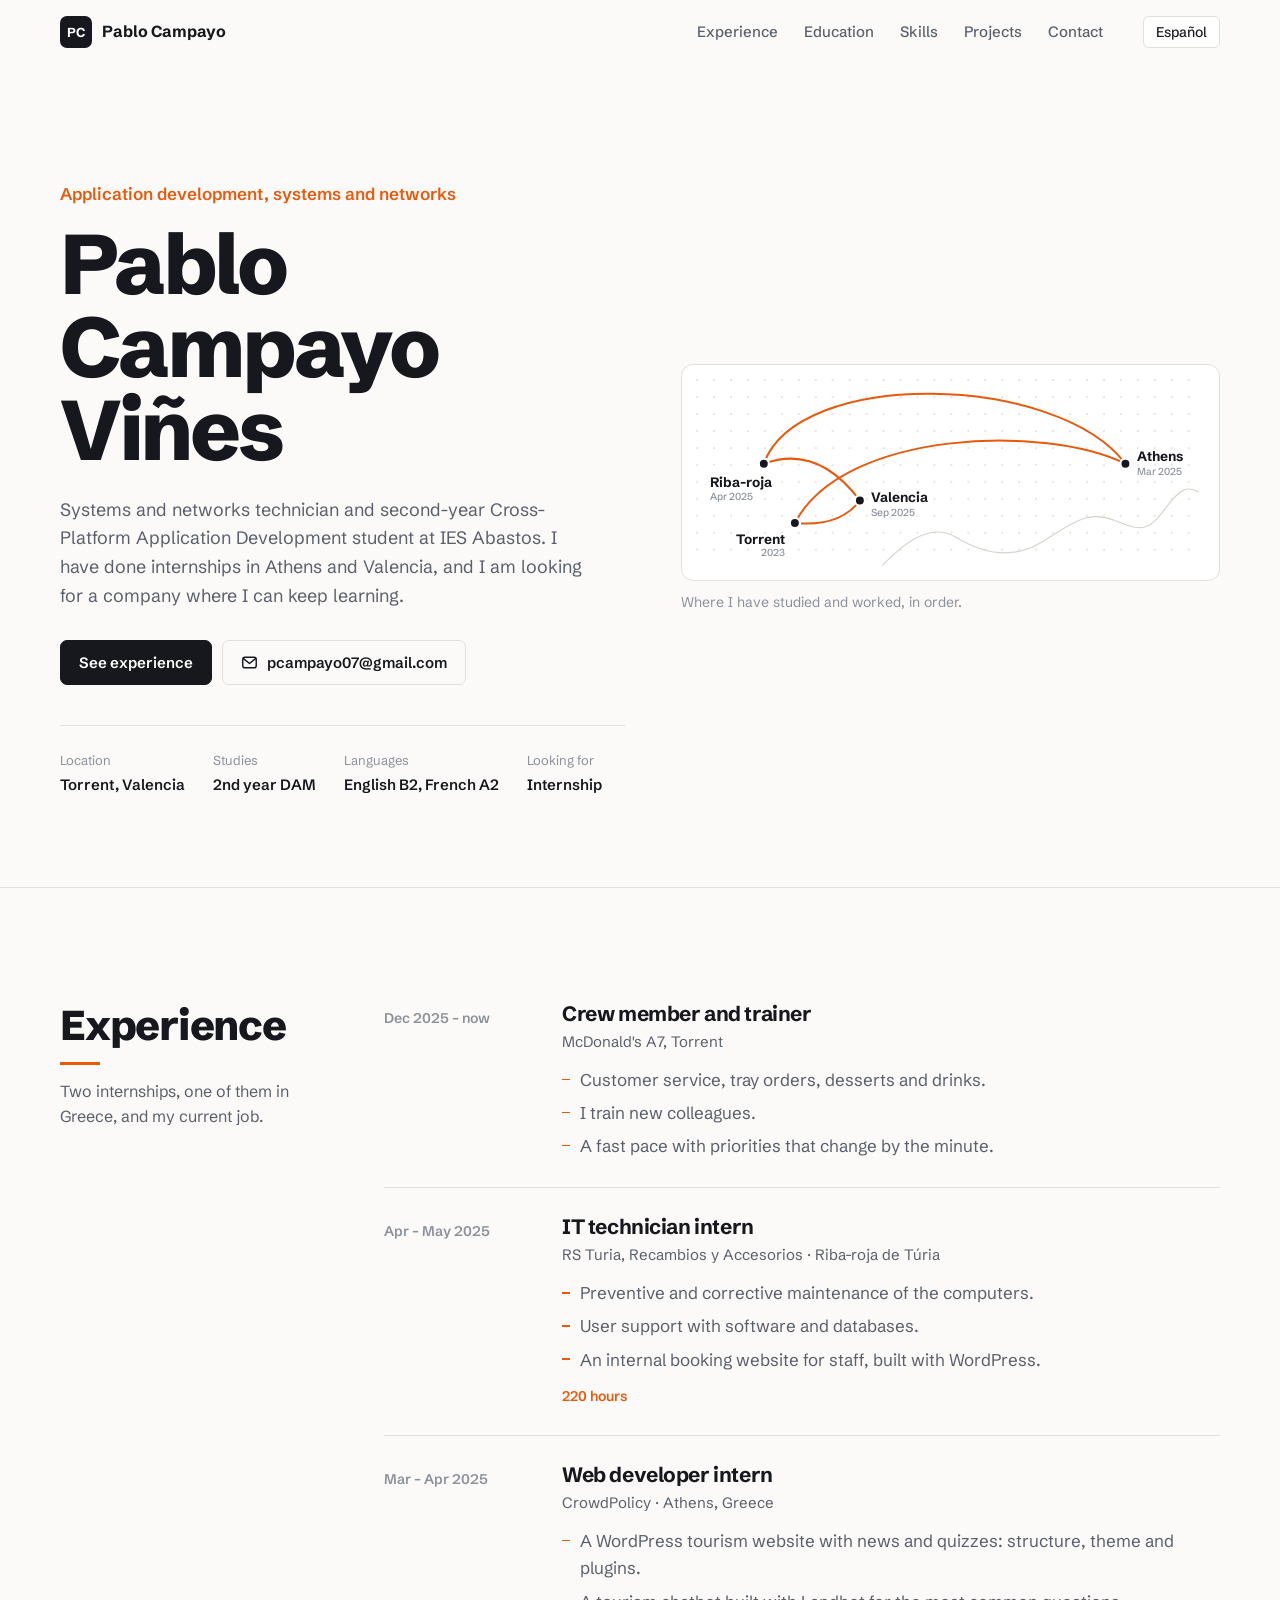
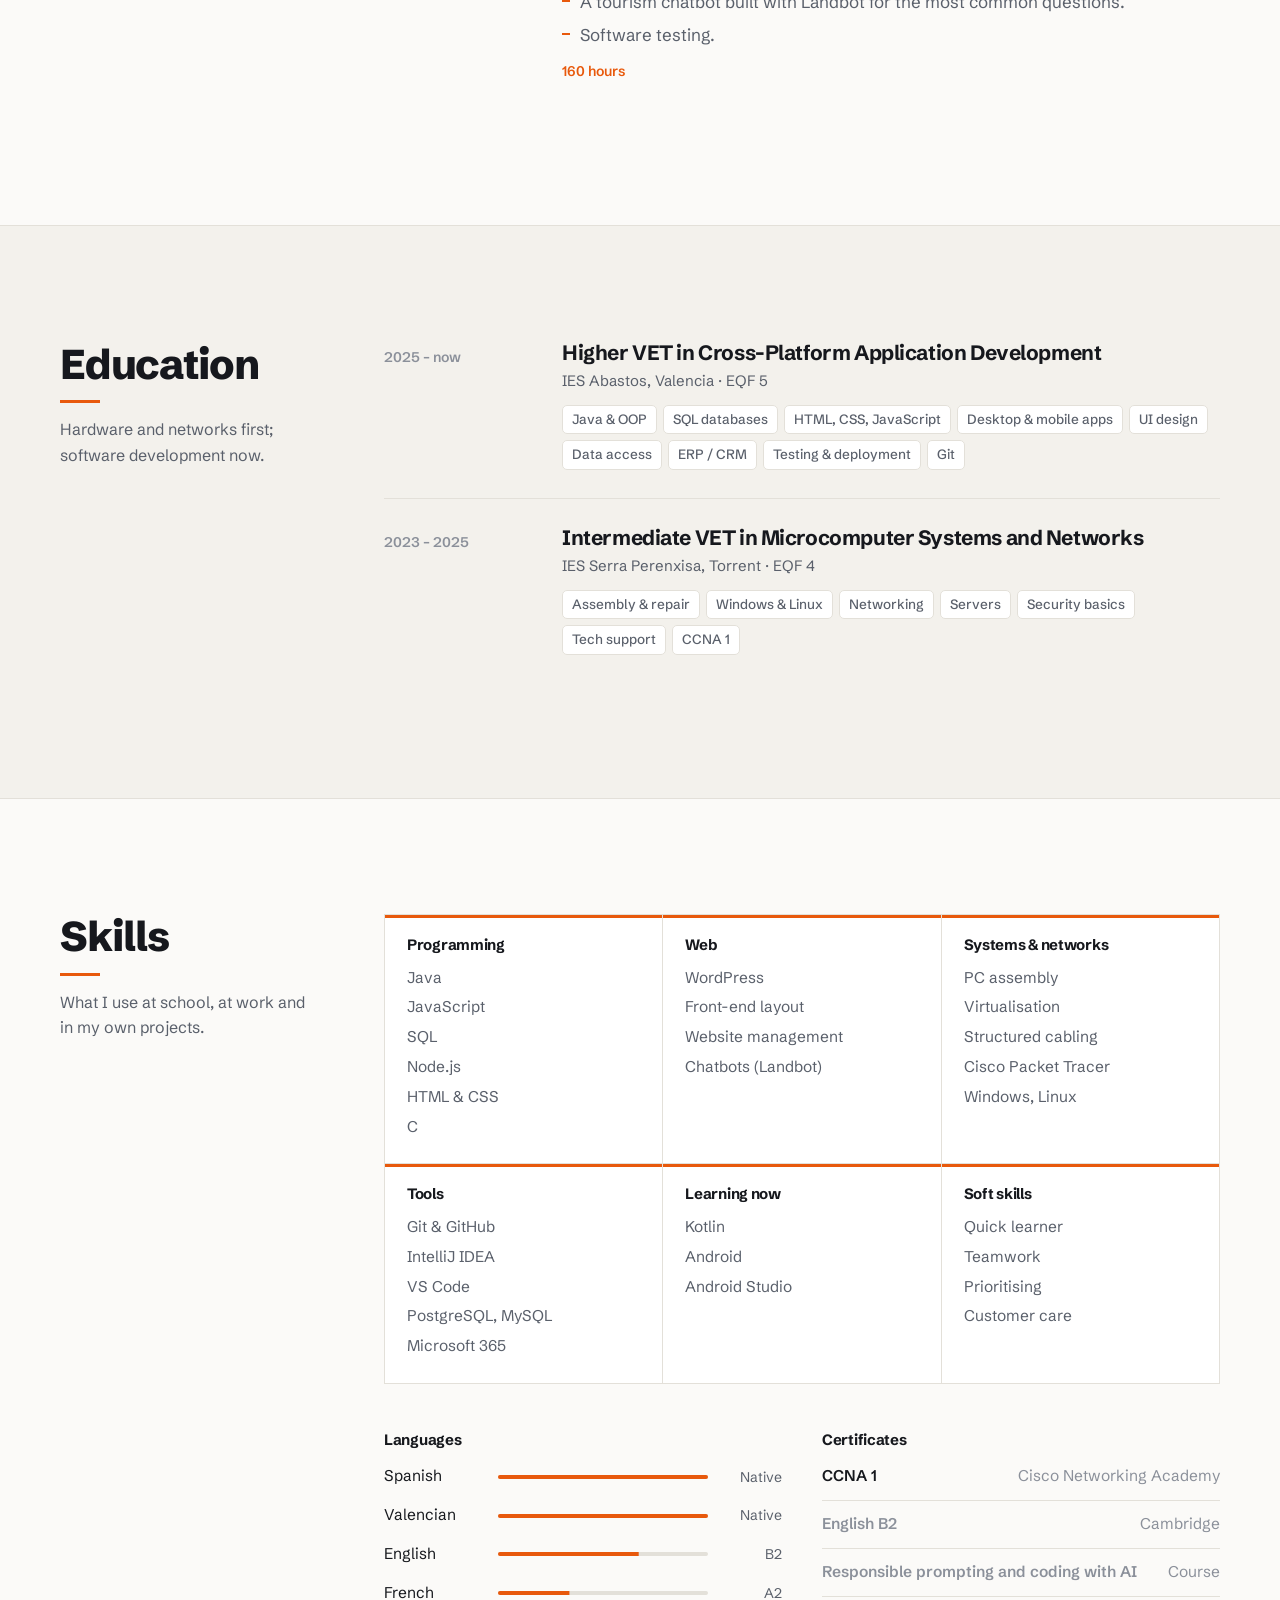
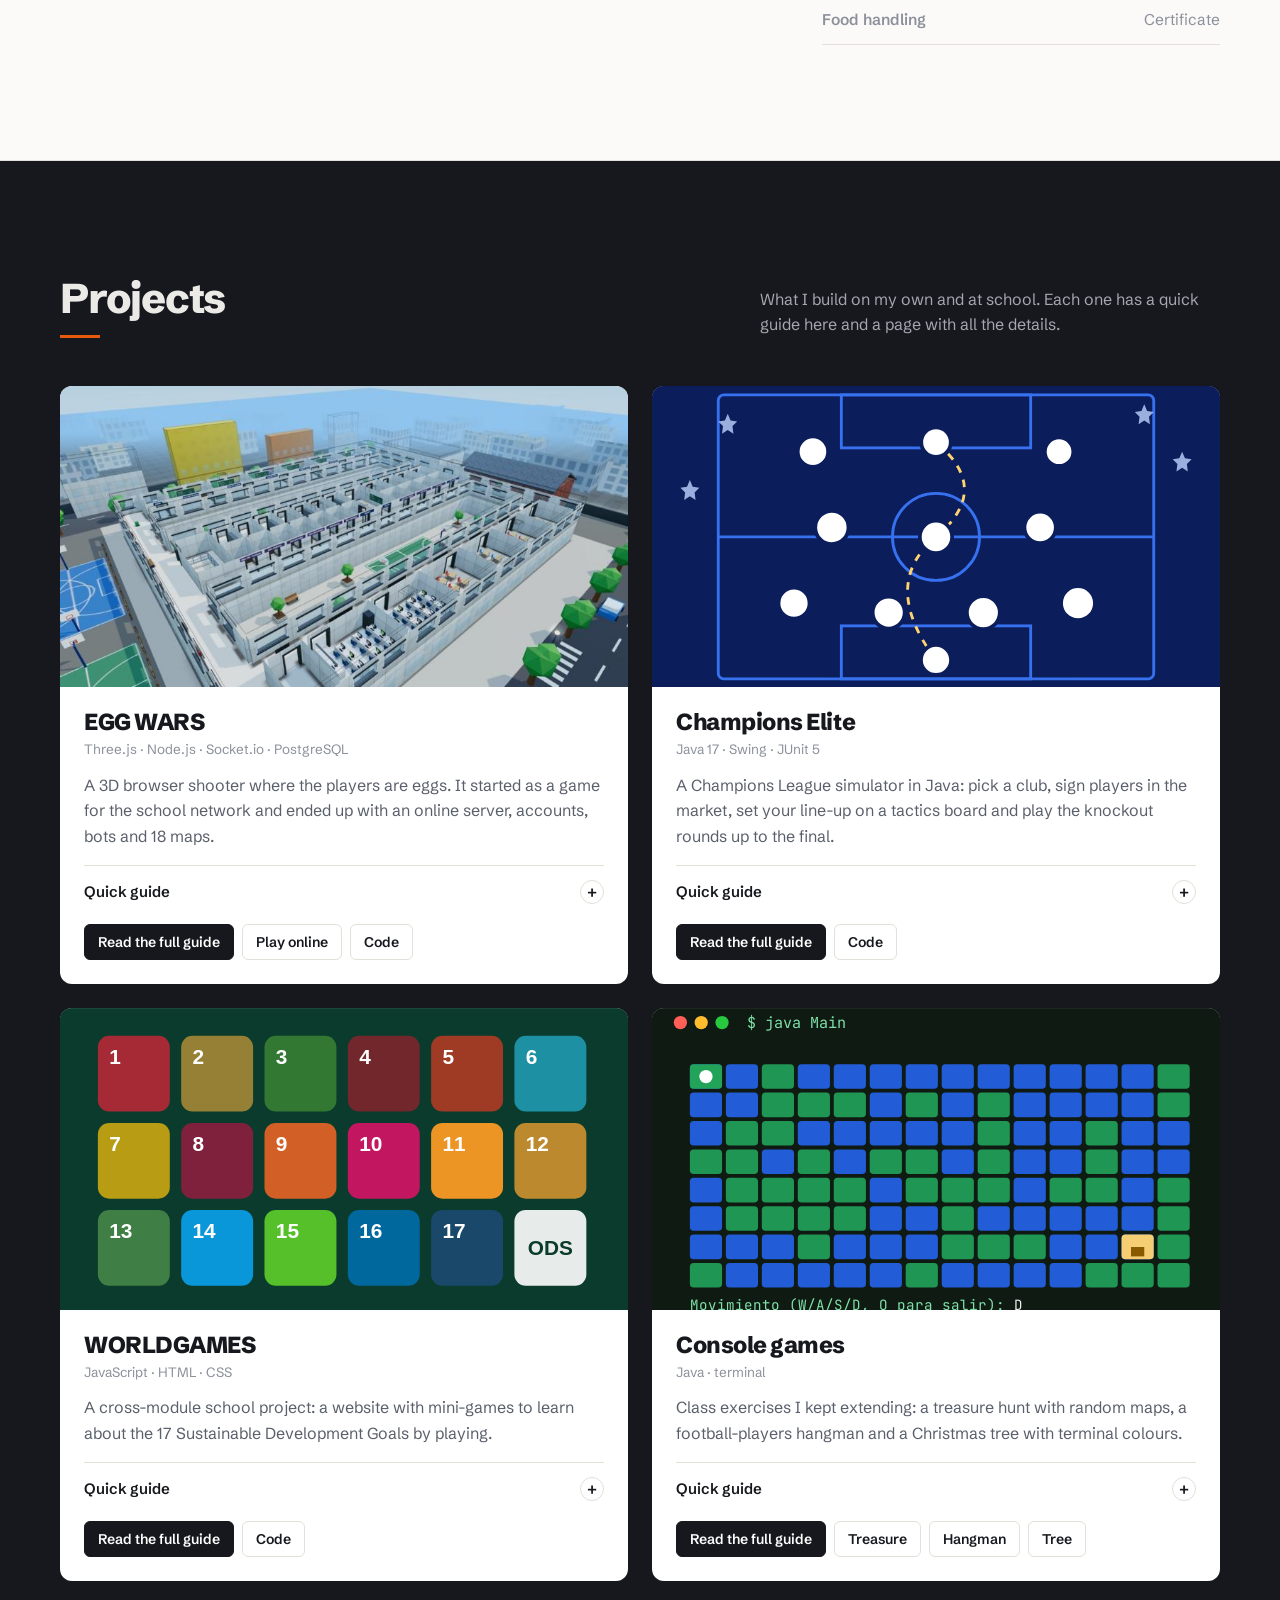
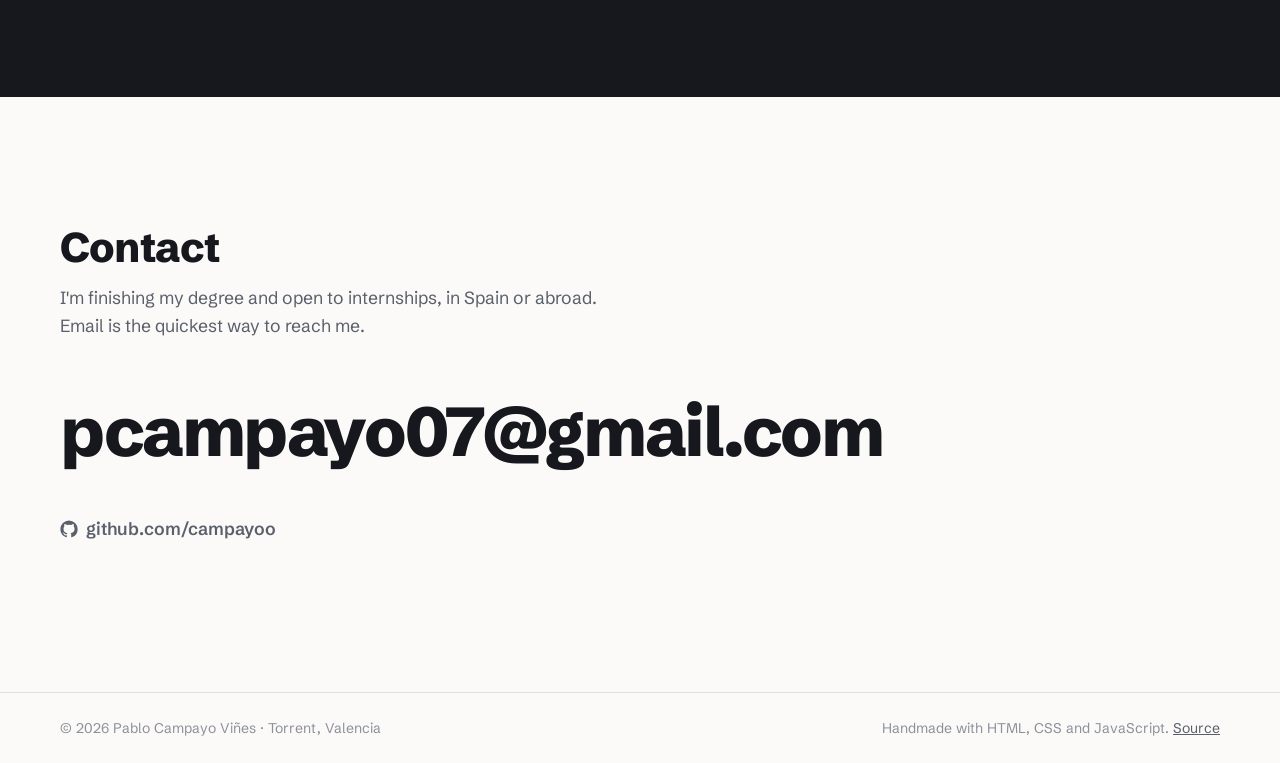
==== commit 7eeaf880: "EGG WARS 6.6: Abastos real, capturas HD y 18 mapas Co-Authored-By: Claude Opus 5.5 <noreply@anthropi" ====
--- a/index.html
+++ b/index.html
@@ -11,7 +11,7 @@
 <link rel="icon" href="data:image/svg+xml,%3Csvg xmlns='http://www.w3.org/2000/svg' viewBox='0 0 64 64'%3E%3Cdefs%3E%3ClinearGradient id='g' x1='0' y1='0' x2='1' y2='1'%3E%3Cstop offset='0' stop-color='%23ffb03a'/%3E%3Cstop offset='1' stop-color='%23ff6a1a'/%3E%3C/linearGradient%3E%3C/defs%3E%3Crect width='64' height='64' rx='16' fill='%232b1a0d'/%3E%3Ctext x='32' y='43' text-anchor='middle' font-family='Arial,sans-serif' font-weight='800' font-size='30' fill='url(%23g)'%3EPC%3C/text%3E%3C/svg%3E">
 <script>document.documentElement.classList.add("js")</script>
 <link rel="preconnect" href="https://fonts.googleapis.com"><link rel="preconnect" href="https://fonts.gstatic.com" crossorigin><link href="https://fonts.googleapis.com/css2?family=Schibsted+Grotesk:wght@400;500;600;700;800;900&family=JetBrains+Mono:wght@500&display=swap" rel="stylesheet">
-<link rel="stylesheet" href="style.css?v=202611171215">
+<link rel="stylesheet" href="style.css?v=202611181310">
 </head>
 <body>
 <a class="skip" href="#main"><span class="es">Saltar al contenido</span><span class="en">Skip to content</span></a>
@@ -90,11 +90,11 @@
 <header class="side wide rv"><h2 id="t-pr"><span class="es">Proyectos</span><span class="en">Projects</span></h2><p><span class="es">Lo que hago por mi cuenta y en clase. Cada uno tiene una guía rápida aquí y una página con todos los detalles.</span><span class="en">What I build on my own and at school. Each one has a quick guide here and a page with all the details.</span></p></header>
 <div class="projects">
 <article class="proj p-egg rv">
-<a class="art" href="proyectos/eggwars.html" tabindex="-1" aria-hidden="true"><img src="img/eg-castle.jpg" alt="Mapa Castle de EGG WARS" loading="lazy" width="960" height="570"></a>
+<a class="art" href="proyectos/eggwars.html" tabindex="-1" aria-hidden="true"><img src="img/eg-abastos.jpg" alt="Mapa del Instituto Abastos en EGG WARS" loading="lazy" width="800" height="450"></a>
 <div class="body">
 <h3>EGG WARS</h3>
 <div class="stack">Three.js · Node.js · Socket.io · PostgreSQL</div>
-<p><span class="es">Un shooter en 3D para el navegador en el que los jugadores son huevos. Empezó como un juego para la red del instituto y acabó con servidor online, cuentas, bots y 16 mapas.</span><span class="en">A 3D browser shooter where the players are eggs. It started as a game for the school network and ended up with an online server, accounts, bots and 16 maps.</span></p>
+<p><span class="es">Un shooter en 3D para el navegador en el que los jugadores son huevos. Empezó como un juego para la red del instituto y acabó con servidor online, cuentas, bots y 18 mapas.</span><span class="en">A 3D browser shooter where the players are eggs. It started as a game for the school network and ended up with an online server, accounts, bots and 18 maps.</span></p>
 <details class="guide"><summary><span class="es">Guía rápida</span><span class="en">Quick guide</span><span class="pm" aria-hidden="true">+</span></summary>
 <div class="in"><ol class="steps"><li><span class="es"><b>Entra</b> en la versión online o en la de bots, directamente desde el navegador.</span><span class="en"><b>Open</b> the online version or the bots version, straight from the browser.</span></li><li><span class="es"><b>Elige</b> mapa y modo: todos contra todos, equipos, King of the Coop o Capture the Spatula.</span><span class="en"><b>Pick</b> a map and a mode: free for all, teams, King of the Coop or Capture the Spatula.</span></li><li><span class="es"><b>Juega</b> con WASD, ratón para apuntar, clic para disparar, R para recargar y Q para la granada.</span><span class="en"><b>Play</b> with WASD, mouse to aim, click to shoot, R to reload and Q for a grenade.</span></li></ol></div></details>
 <div class="links"><a class="main" href="proyectos/eggwars.html"><span class="es">Ver la guía completa</span><span class="en">Read the full guide</span></a><a href="https://eggwars-plai.onrender.com" target="_blank" rel="noopener"><span class="es">Jugar online</span><span class="en">Play online</span></a><a href="https://github.com/campayoo/EggWars" target="_blank" rel="noopener"><span class="es">Código</span><span class="en">Code</span></a></div>
@@ -143,6 +143,6 @@
 <span>© <span id="year">2026</span> Pablo Campayo Viñes · Torrent, Valencia</span>
 <span><span class="es">Hecha a mano con HTML, CSS y JavaScript.</span><span class="en">Handmade with HTML, CSS and JavaScript.</span> <a href="https://github.com/campayoo/campayoo.github.io" target="_blank" rel="noopener"><span class="es">Código</span><span class="en">Source</span></a></span>
 </div></footer>
-<script src="main.js?v=202611171215" defer></script>
+<script src="main.js?v=202611181310" defer></script>
 </body>
 </html>
--- a/style.css
+++ b/style.css
@@ -234,7 +234,7 @@
 .layers span{color:var(--ink-2)}
 .gallery{display:grid;grid-template-columns:repeat(3,1fr);gap:10px;margin-top:8px}
 .gallery figure{margin:0;border-radius:8px;overflow:hidden;position:relative}
-.gallery img{width:100%;height:auto;aspect-ratio:16/10;object-fit:cover;transition:transform .6s var(--ease)}
+.gallery img{width:100%;height:auto;aspect-ratio:16/9;object-fit:cover;transition:transform .6s var(--ease)}
 .gallery figure:hover img{transform:scale(1.05)}
 .gallery figcaption{position:absolute;left:8px;bottom:8px;background:#16181dcc;color:#fff;font-size:12.5px;font-weight:600;padding:2px 8px;border-radius:4px}
 .note{border-left:3px solid var(--acc);padding:4px 0 4px 16px;color:var(--ink)}
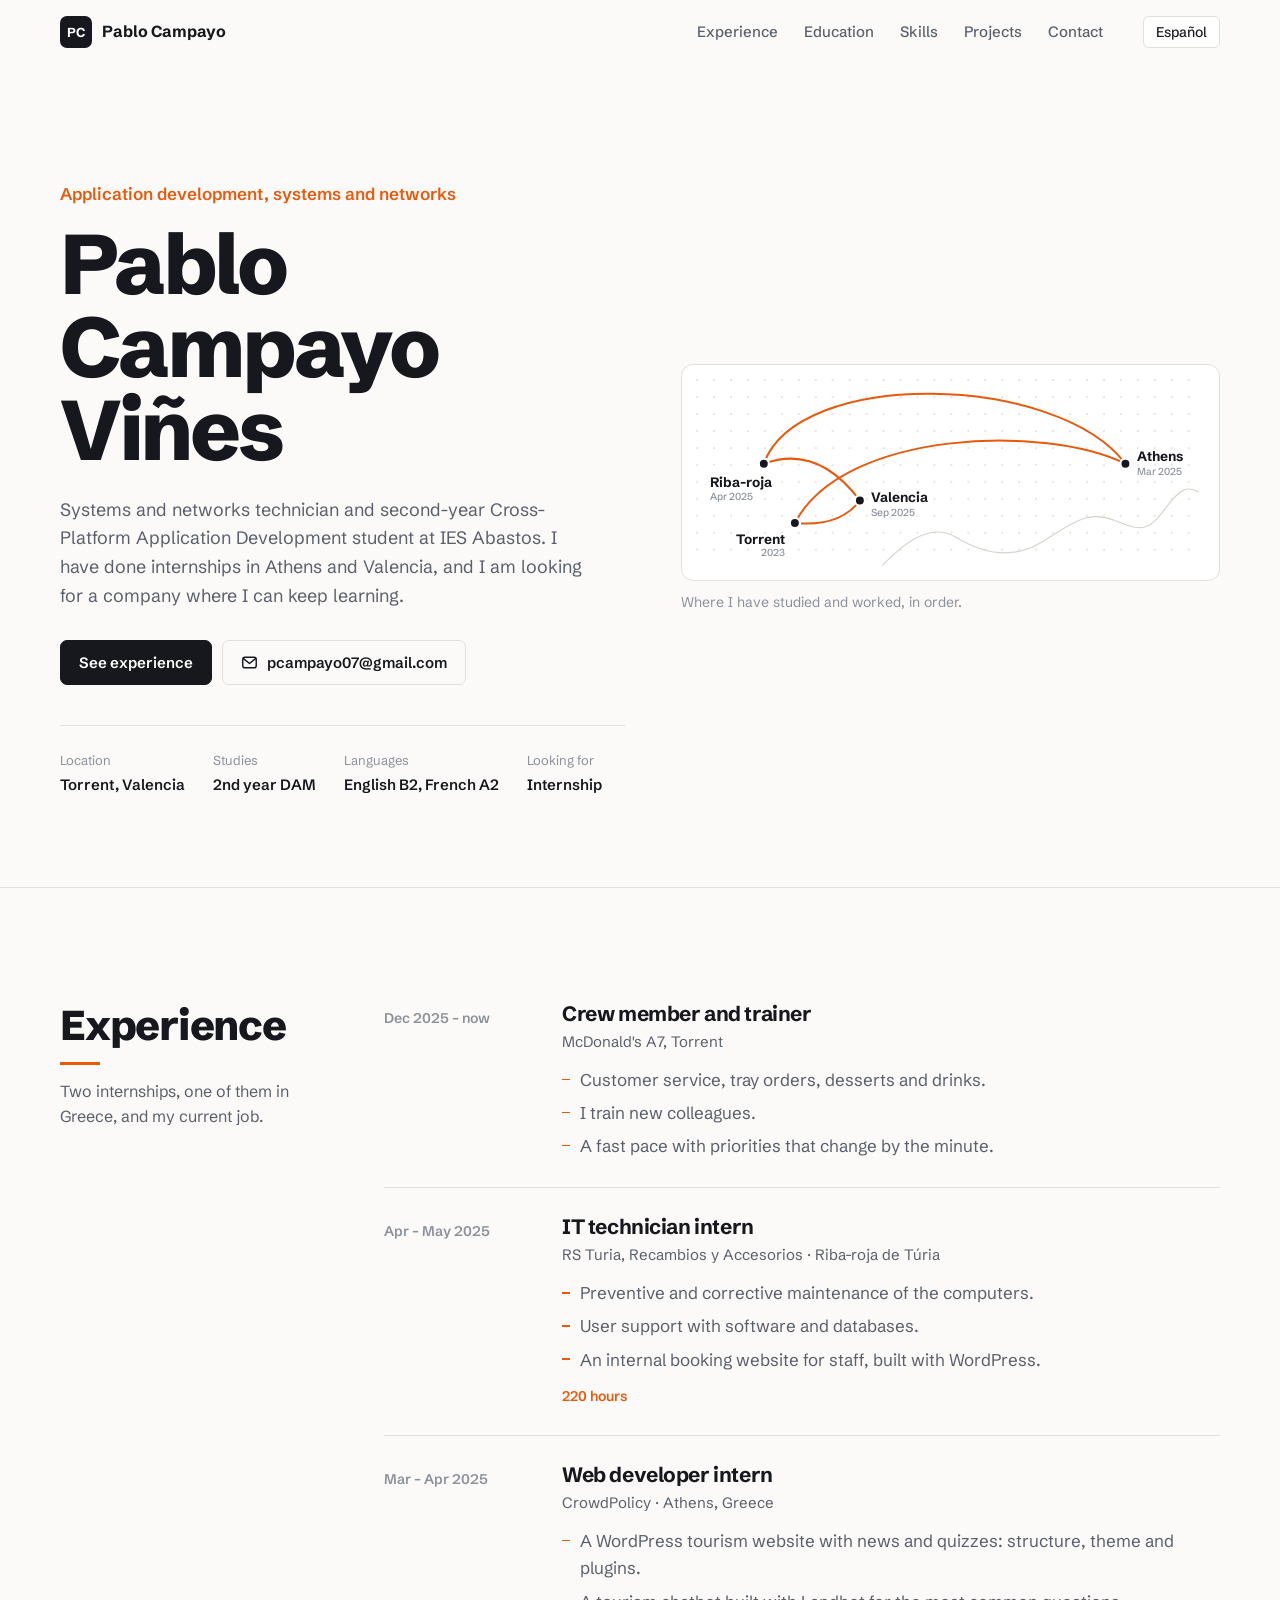
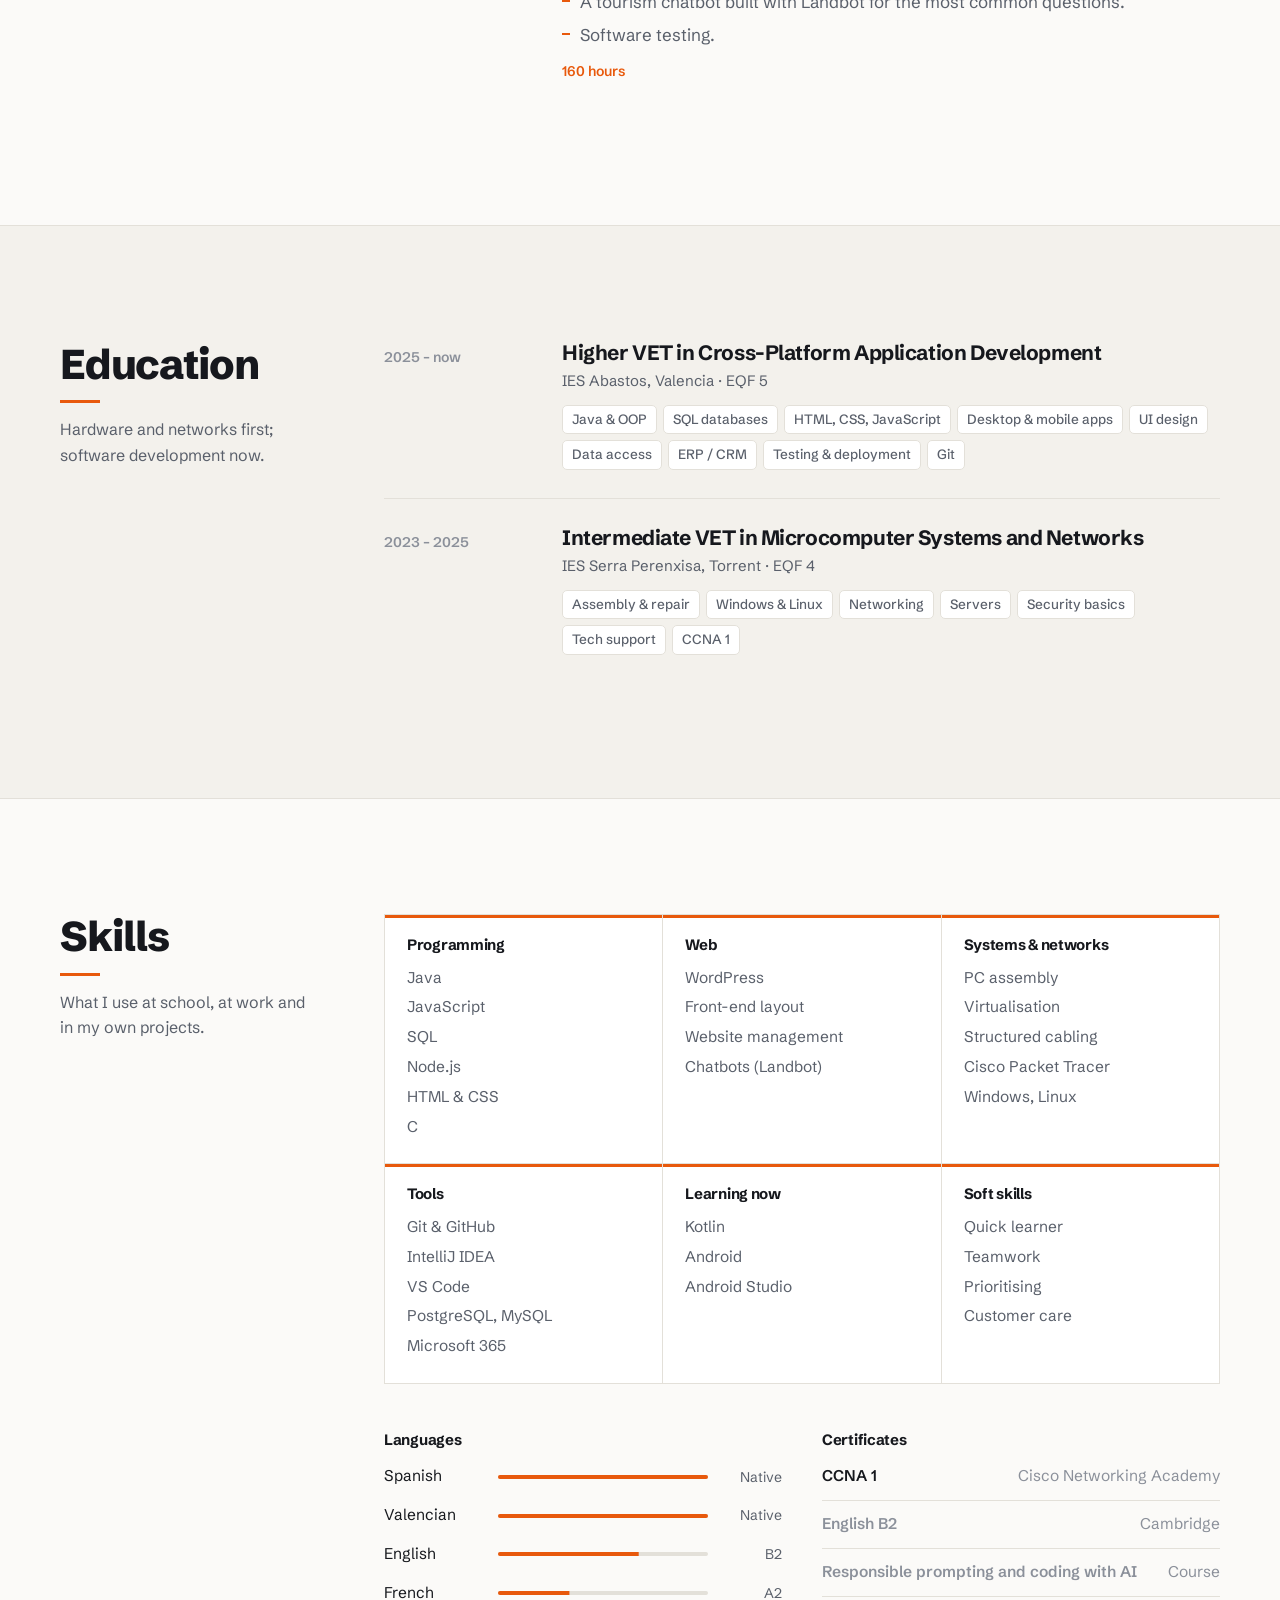
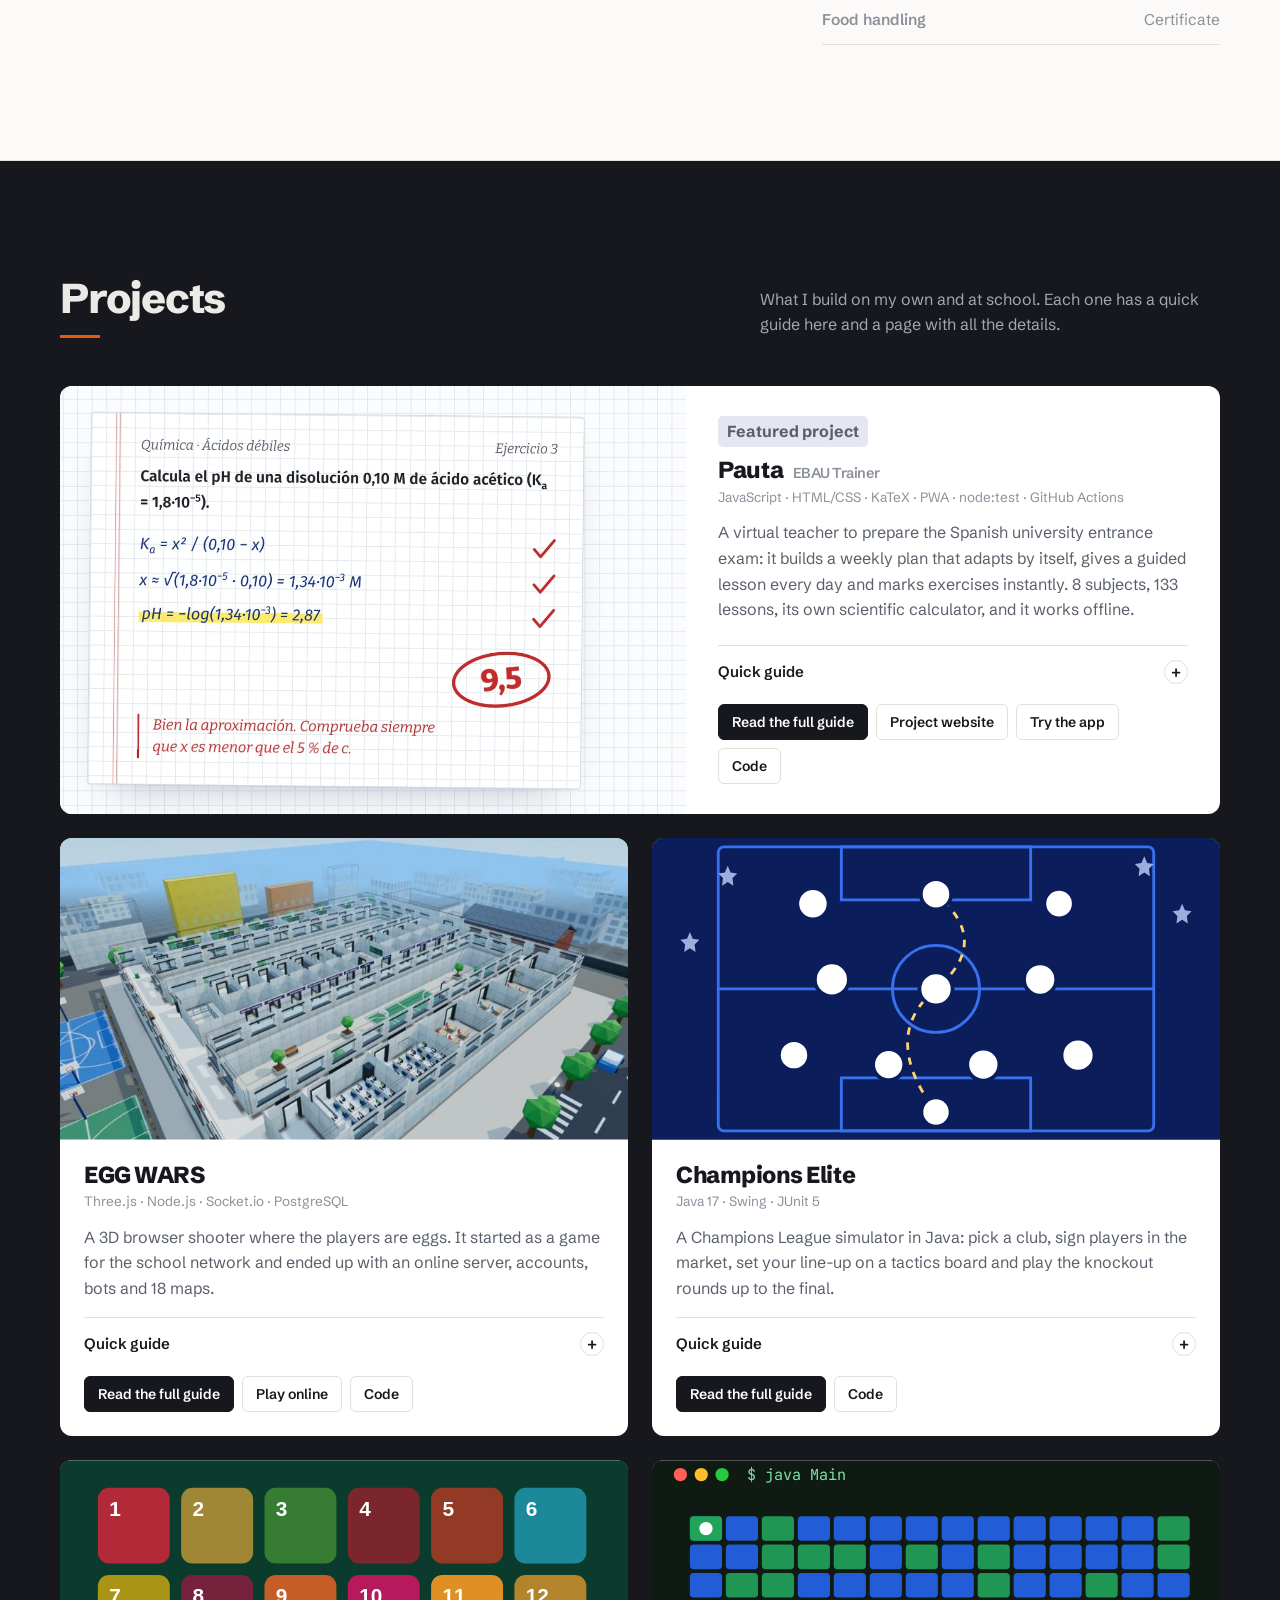
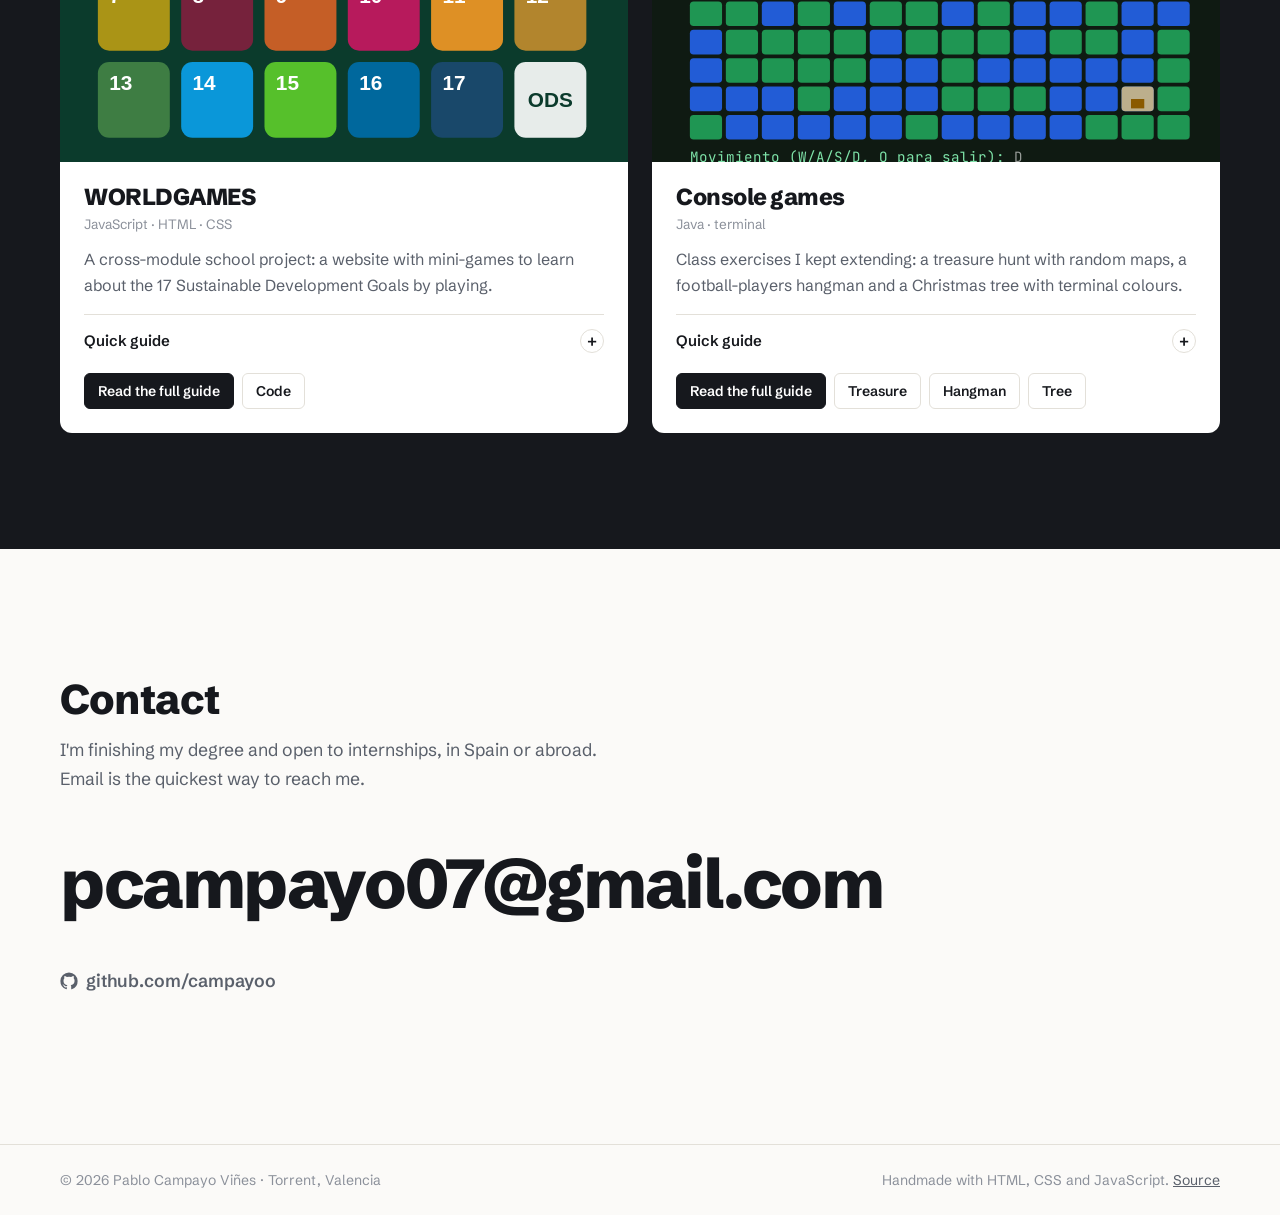
==== commit 7d7ffb38: "feat(proyectos): añade Pauta (EBAU Trainer) como proyecto destacado - Tarjeta destacada a toda la fi" ====
--- a/index.html
+++ b/index.html
@@ -11,7 +11,7 @@
 <link rel="icon" href="data:image/svg+xml,%3Csvg xmlns='http://www.w3.org/2000/svg' viewBox='0 0 64 64'%3E%3Cdefs%3E%3ClinearGradient id='g' x1='0' y1='0' x2='1' y2='1'%3E%3Cstop offset='0' stop-color='%23ffb03a'/%3E%3Cstop offset='1' stop-color='%23ff6a1a'/%3E%3C/linearGradient%3E%3C/defs%3E%3Crect width='64' height='64' rx='16' fill='%232b1a0d'/%3E%3Ctext x='32' y='43' text-anchor='middle' font-family='Arial,sans-serif' font-weight='800' font-size='30' fill='url(%23g)'%3EPC%3C/text%3E%3C/svg%3E">
 <script>document.documentElement.classList.add("js")</script>
 <link rel="preconnect" href="https://fonts.googleapis.com"><link rel="preconnect" href="https://fonts.gstatic.com" crossorigin><link href="https://fonts.googleapis.com/css2?family=Schibsted+Grotesk:wght@400;500;600;700;800;900&family=JetBrains+Mono:wght@500&display=swap" rel="stylesheet">
-<link rel="stylesheet" href="style.css?v=202611181310">
+<link rel="stylesheet" href="style.css?v=202611231400">
 </head>
 <body>
 <a class="skip" href="#main"><span class="es">Saltar al contenido</span><span class="en">Skip to content</span></a>
@@ -89,6 +89,17 @@
 <section class="sec dark" id="proyectos" aria-labelledby="t-pr"><div class="wrap">
 <header class="side wide rv"><h2 id="t-pr"><span class="es">Proyectos</span><span class="en">Projects</span></h2><p><span class="es">Lo que hago por mi cuenta y en clase. Cada uno tiene una guía rápida aquí y una página con todos los detalles.</span><span class="en">What I build on my own and at school. Each one has a quick guide here and a page with all the details.</span></p></header>
 <div class="projects">
+<article class="proj p-pau wide rv">
+<a class="art" href="proyectos/pauta.html" tabindex="-1" aria-hidden="true"><img src="img/pauta-portada.jpg" alt="Un ejercicio de Química corregido a boli rojo en Pauta" loading="lazy" width="1200" height="820"></a>
+<div class="body">
+<p class="badge-new"><span class="es">Proyecto destacado</span><span class="en">Featured project</span></p>
+<h3>Pauta <small>EBAU Trainer</small></h3>
+<div class="stack">JavaScript · HTML/CSS · KaTeX · PWA · node:test · GitHub Actions</div>
+<p><span class="es">Un profesor virtual para preparar la PAU: crea un planning semanal que se adapta solo, da una clase guiada cada día y corrige los ejercicios al momento. 8 asignaturas, 133 clases, calculadora científica propia y funciona sin internet.</span><span class="en">A virtual teacher to prepare the Spanish university entrance exam: it builds a weekly plan that adapts by itself, gives a guided lesson every day and marks exercises instantly. 8 subjects, 133 lessons, its own scientific calculator, and it works offline.</span></p>
+<details class="guide"><summary><span class="es">Guía rápida</span><span class="en">Quick guide</span><span class="pm" aria-hidden="true">+</span></summary>
+<div class="in"><ol class="steps"><li><span class="es"><b>Abre</b> la app en el navegador o descarga un único archivo HTML para usarla sin conexión.</span><span class="en"><b>Open</b> the app in the browser or download a single HTML file to use it offline.</span></li><li><span class="es"><b>Cuéntale</b> qué asignaturas preparas, cuánto tiempo tienes y por dónde vas en clase.</span><span class="en"><b>Tell it</b> your subjects, how much time you have and where you are in class.</span></li><li><span class="es"><b>Sigue el plan:</b> clases guiadas, repasos espaciados y simulacros con nota estimada.</span><span class="en"><b>Follow the plan:</b> guided lessons, spaced reviews and mock exams with an estimated grade.</span></li></ol></div></details>
+<div class="links"><a class="main" href="proyectos/pauta.html"><span class="es">Ver la guía completa</span><span class="en">Read the full guide</span></a><a href="https://campayoo.github.io/EBAUTrainer/" target="_blank" rel="noopener"><span class="es">Web del proyecto</span><span class="en">Project website</span></a><a href="https://campayoo.github.io/EBAUTrainer/app/" target="_blank" rel="noopener"><span class="es">Probar la app</span><span class="en">Try the app</span></a><a href="https://github.com/campayoo/EBAUTrainer" target="_blank" rel="noopener"><span class="es">Código</span><span class="en">Code</span></a></div>
+</div></article>
 <article class="proj p-egg rv">
 <a class="art" href="proyectos/eggwars.html" tabindex="-1" aria-hidden="true"><img src="img/eg-abastos.jpg" alt="Mapa del Instituto Abastos en EGG WARS" loading="lazy" width="800" height="450"></a>
 <div class="body">
@@ -143,6 +154,6 @@
 <span>© <span id="year">2026</span> Pablo Campayo Viñes · Torrent, Valencia</span>
 <span><span class="es">Hecha a mano con HTML, CSS y JavaScript.</span><span class="en">Handmade with HTML, CSS and JavaScript.</span> <a href="https://github.com/campayoo/campayoo.github.io" target="_blank" rel="noopener"><span class="es">Código</span><span class="en">Source</span></a></span>
 </div></footer>
-<script src="main.js?v=202611181310" defer></script>
+<script src="main.js?v=202611231400" defer></script>
 </body>
 </html>
--- a/style.css
+++ b/style.css
@@ -157,6 +157,18 @@
 .p-ucl{--acc:#2346d8;--acc-2:#0b1e5b;--acc-ink:#1b3bb8}
 .p-ods{--acc:#13a06f;--acc-2:#0b3b2c;--acc-ink:#0b7a54}
 .p-con{--acc:#1f9d5c;--acc-2:#0f1a12;--acc-ink:#157a46}
+/* Pauta (EBAU Trainer): proyecto destacado, ocupa toda la fila */
+.p-pau{--acc:#1d3a8a;--acc-2:#14275e;--acc-ink:#1d3a8a}
+.p-pau .p-hero{background:#14275e}
+.proj.wide{grid-column:1/-1}
+.proj .badge-new{display:inline-block;align-self:flex-start;font-size:12.5px;font-weight:700;color:var(--acc-ink);background:color-mix(in srgb,var(--acc) 12%,#fff);border-radius:5px;padding:3px 9px;margin-bottom:10px}
+.proj h3 small{font-size:.62em;font-weight:600;color:var(--ink-3);margin-left:6px}
+@media (min-width:900px){
+  .proj.wide{flex-direction:row}
+  .proj.wide .art{flex:0 0 54%;aspect-ratio:auto;min-height:100%}
+  .p-pau.wide .art img{object-position:50% 50%}
+  .proj.wide .body{padding:30px 32px}
+}
 code{font:500 .9em var(--mono);background:var(--bg-2);padding:1px 5px;border-radius:4px}
 
 /* contacto */
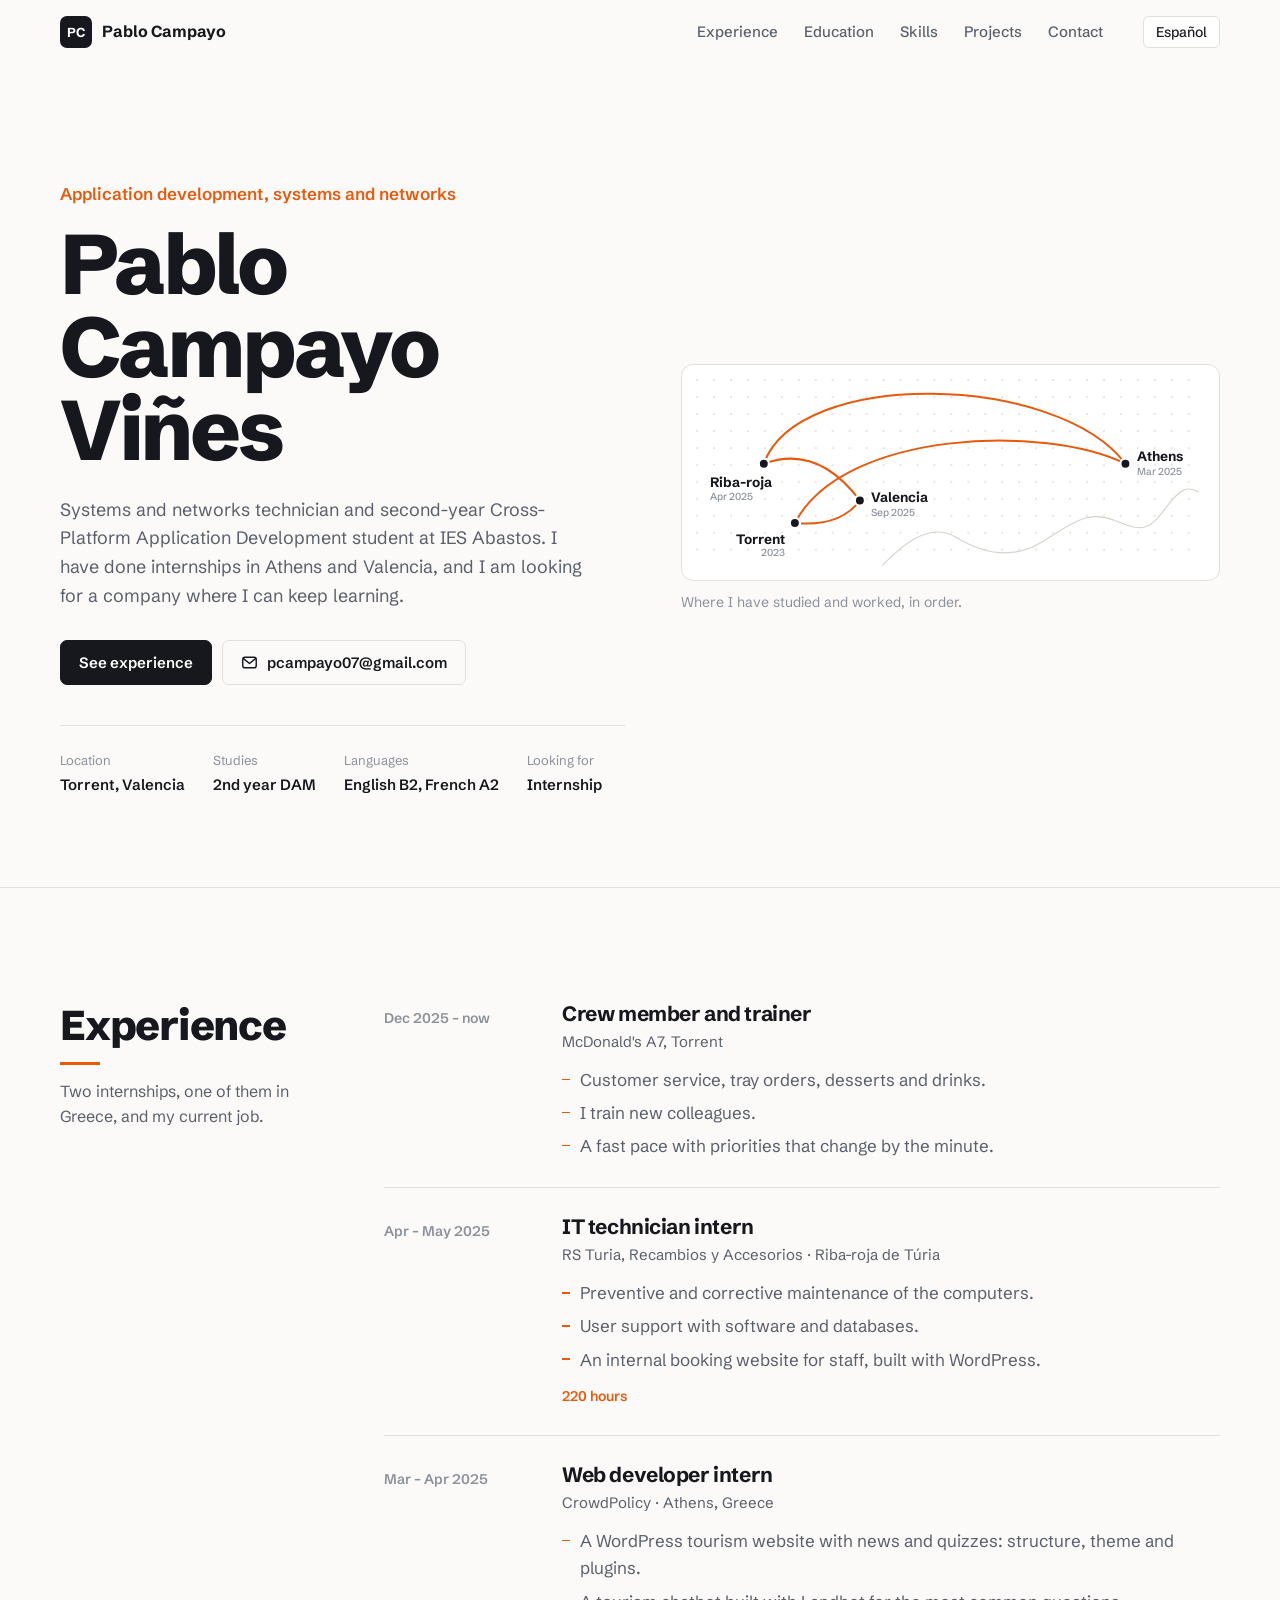
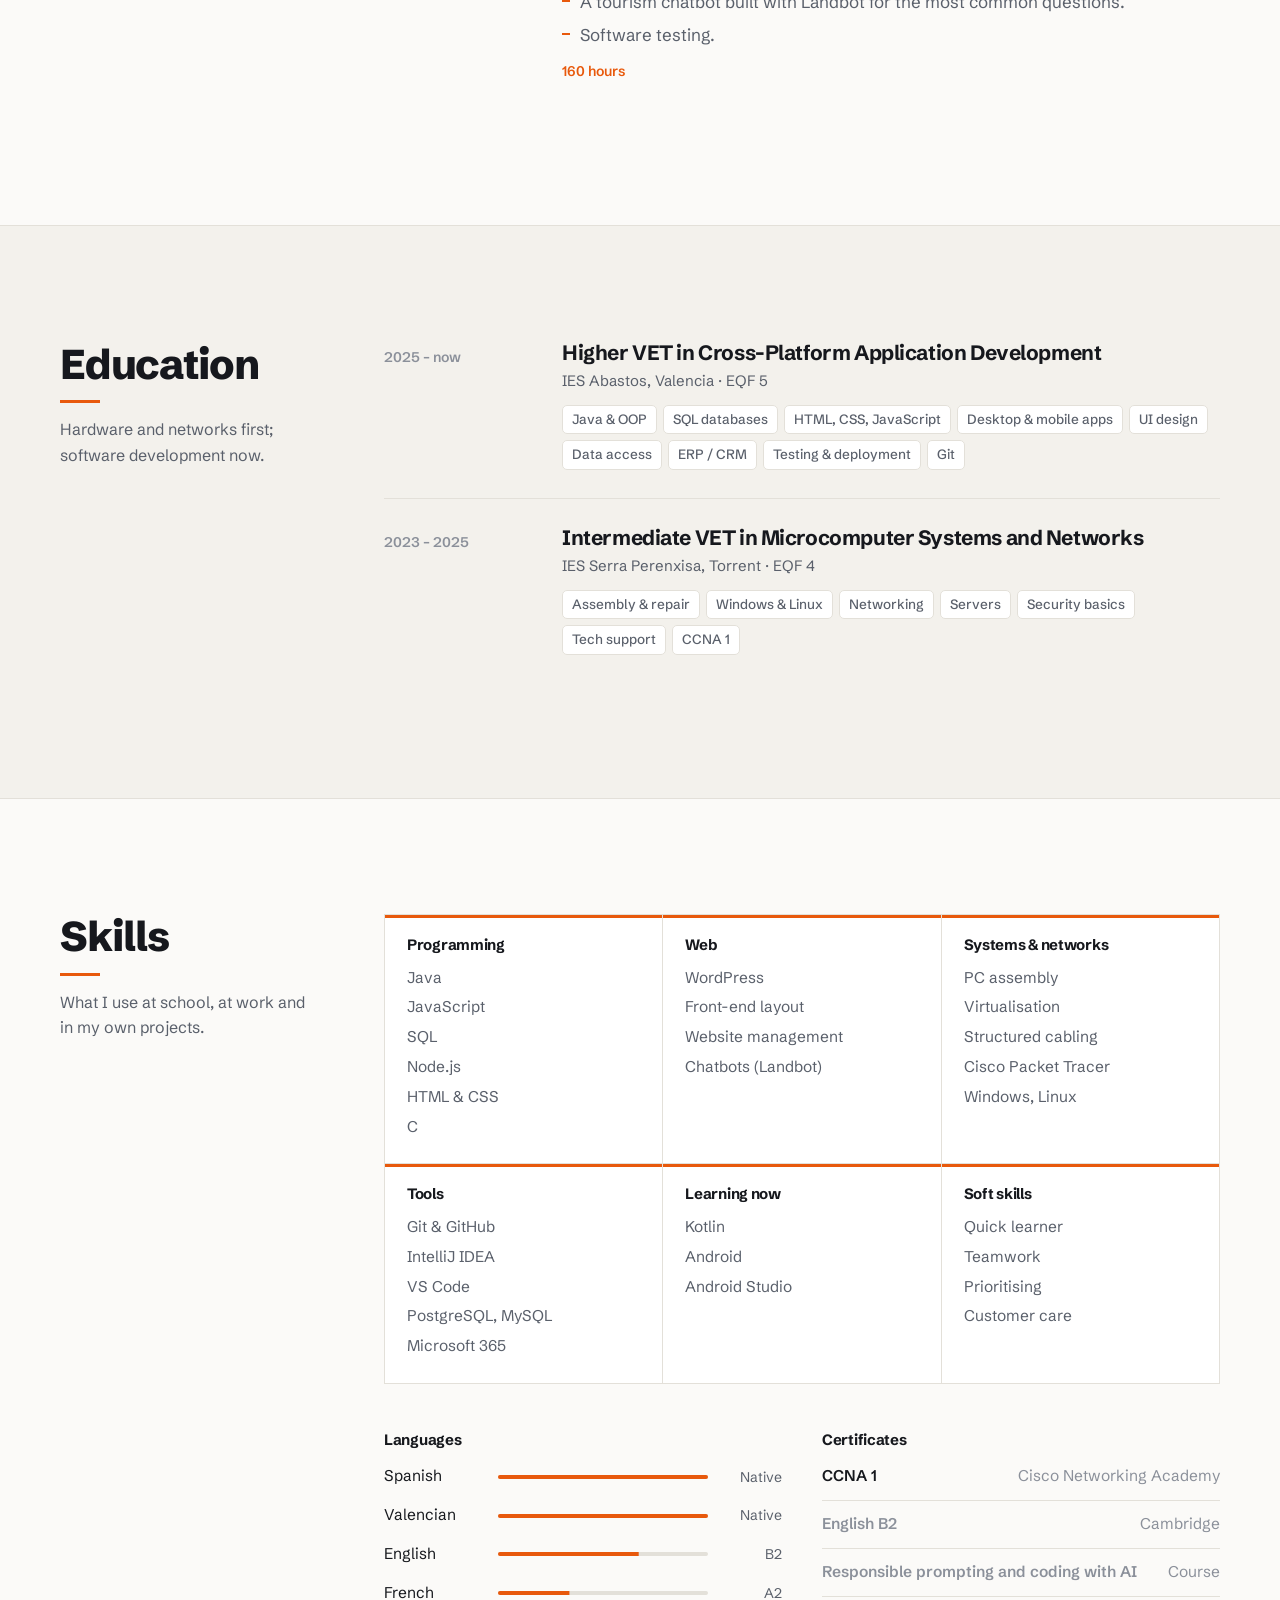
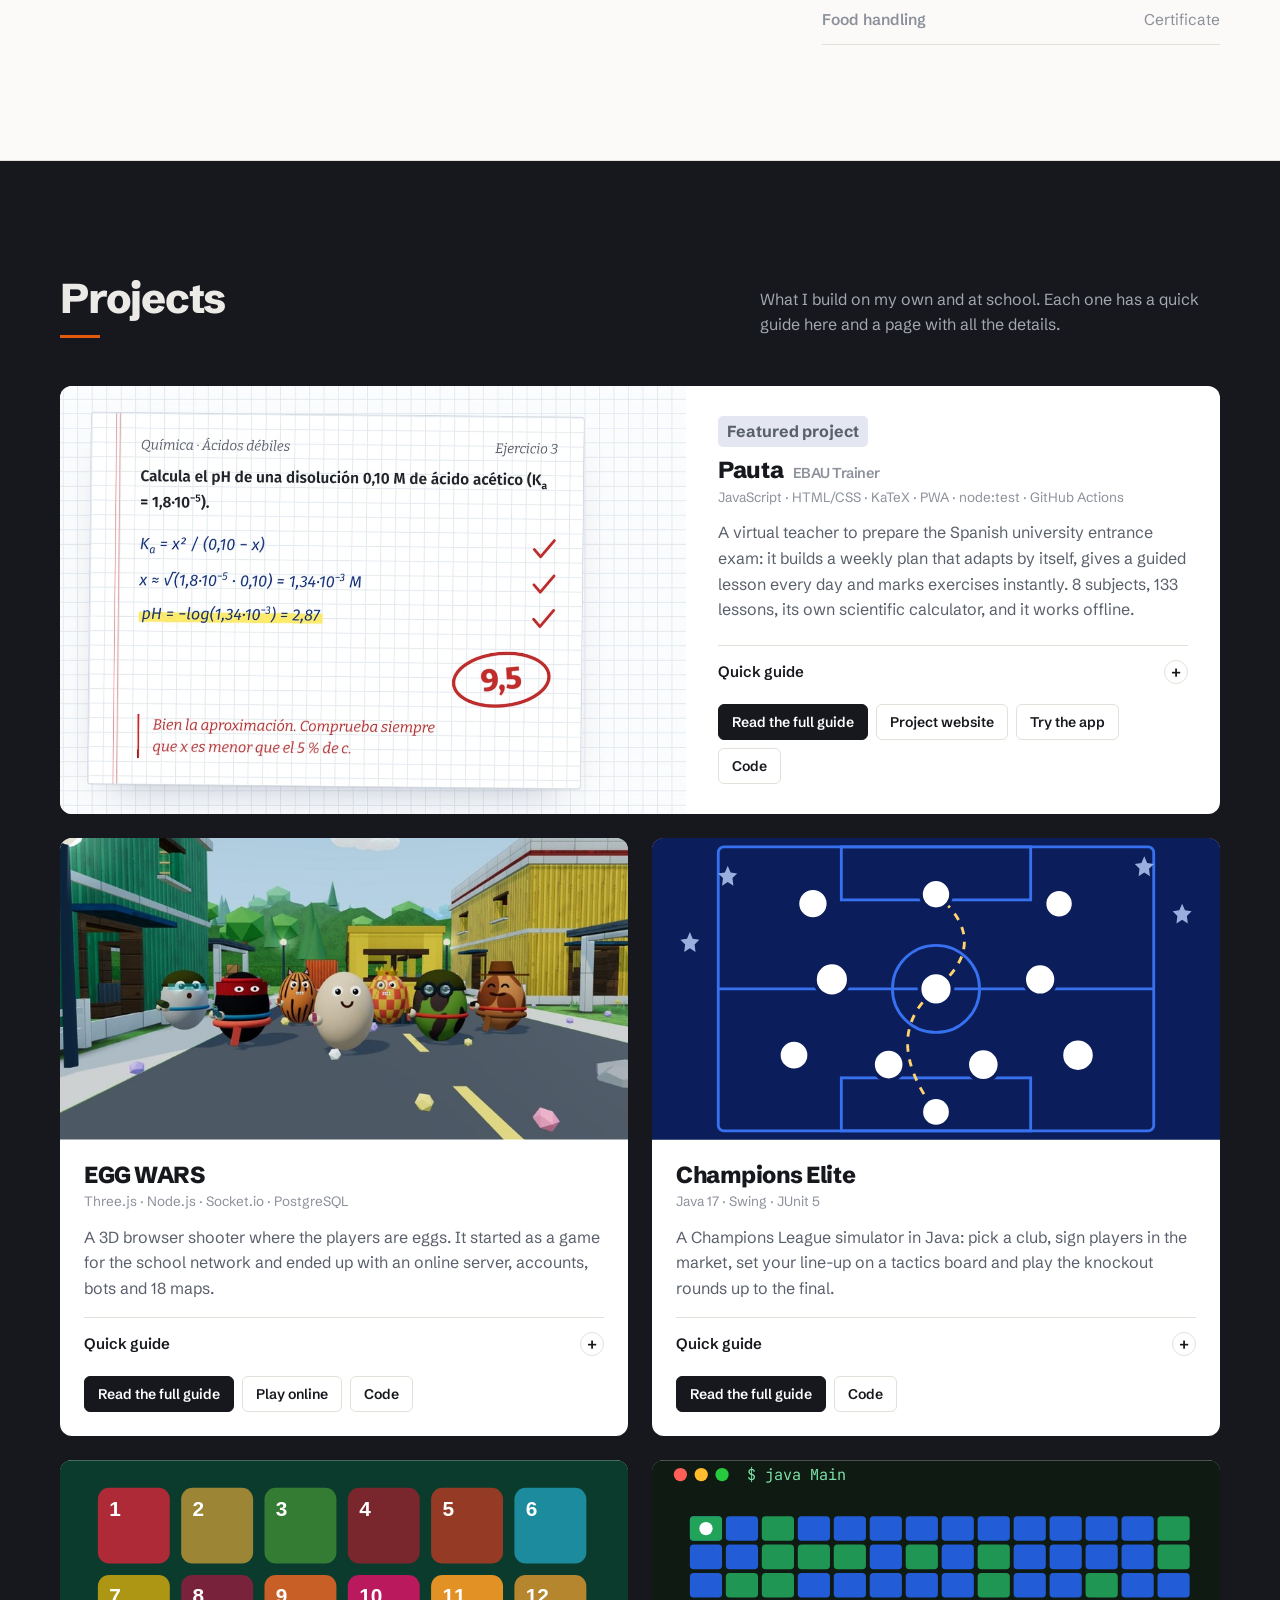
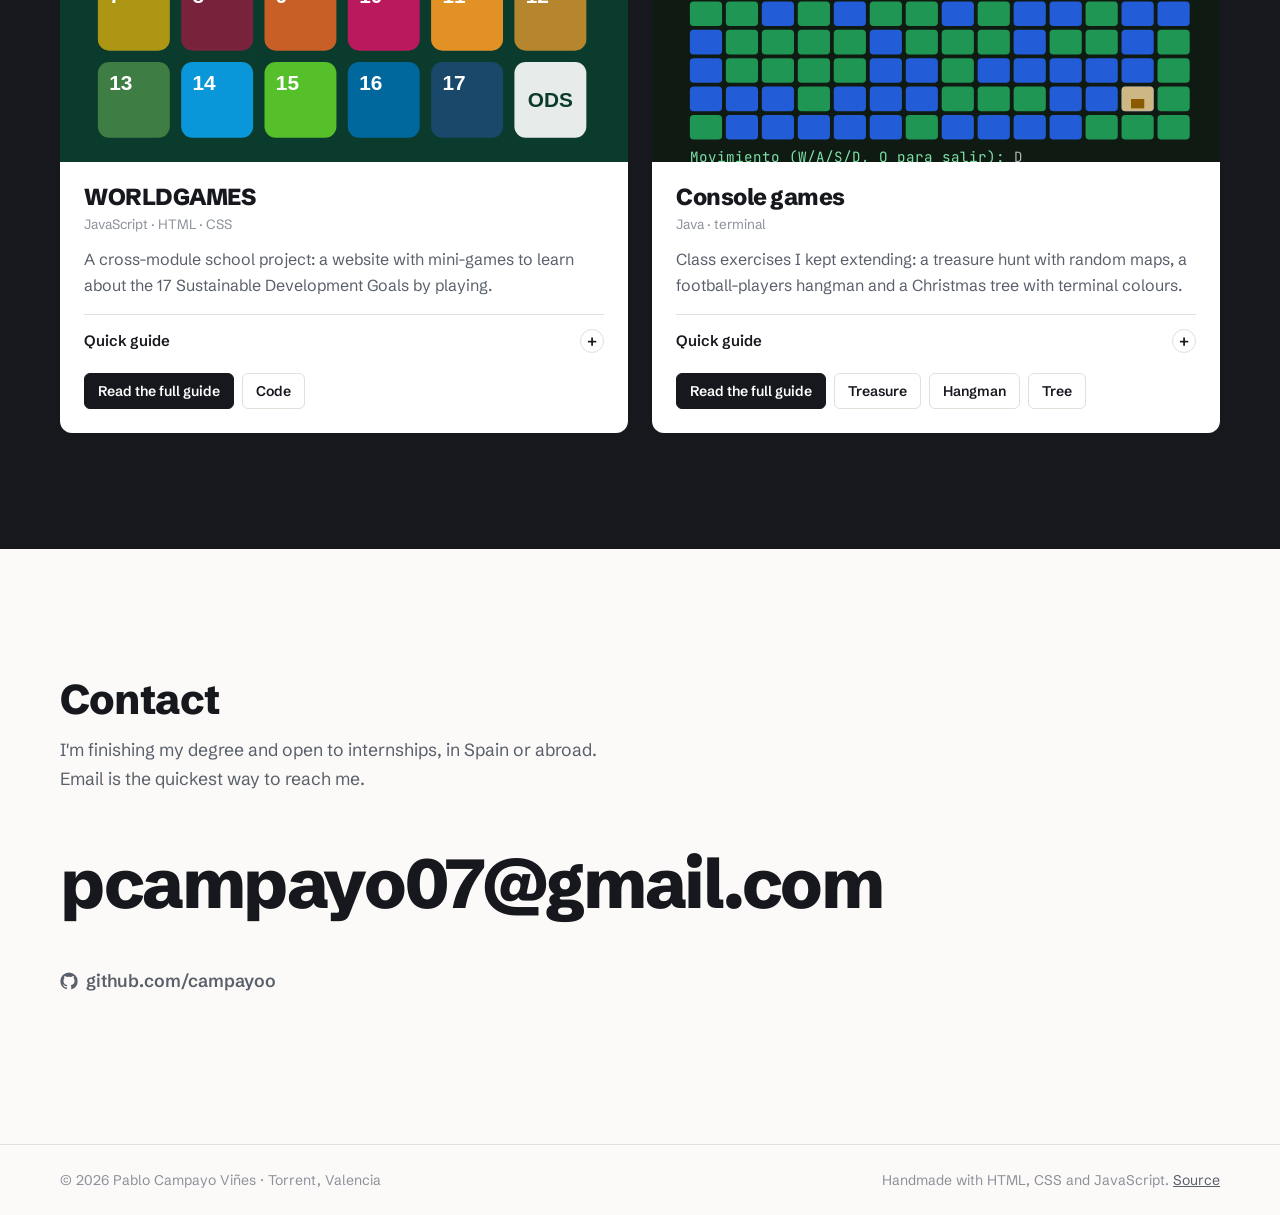
==== commit 79b19d59: "EGG WARS: imagen con los huevos del juego, sección «Tu huevo», banner nuevo y galería con el Abastos" ====
--- a/index.html
+++ b/index.html
@@ -11,7 +11,7 @@
 <link rel="icon" href="data:image/svg+xml,%3Csvg xmlns='http://www.w3.org/2000/svg' viewBox='0 0 64 64'%3E%3Cdefs%3E%3ClinearGradient id='g' x1='0' y1='0' x2='1' y2='1'%3E%3Cstop offset='0' stop-color='%23ffb03a'/%3E%3Cstop offset='1' stop-color='%23ff6a1a'/%3E%3C/linearGradient%3E%3C/defs%3E%3Crect width='64' height='64' rx='16' fill='%232b1a0d'/%3E%3Ctext x='32' y='43' text-anchor='middle' font-family='Arial,sans-serif' font-weight='800' font-size='30' fill='url(%23g)'%3EPC%3C/text%3E%3C/svg%3E">
 <script>document.documentElement.classList.add("js")</script>
 <link rel="preconnect" href="https://fonts.googleapis.com"><link rel="preconnect" href="https://fonts.gstatic.com" crossorigin><link href="https://fonts.googleapis.com/css2?family=Schibsted+Grotesk:wght@400;500;600;700;800;900&family=JetBrains+Mono:wght@500&display=swap" rel="stylesheet">
-<link rel="stylesheet" href="style.css?v=202611231400">
+<link rel="stylesheet" href="style.css?v=202611251040">
 </head>
 <body>
 <a class="skip" href="#main"><span class="es">Saltar al contenido</span><span class="en">Skip to content</span></a>
@@ -101,7 +101,7 @@
 <div class="links"><a class="main" href="proyectos/pauta.html"><span class="es">Ver la guía completa</span><span class="en">Read the full guide</span></a><a href="https://campayoo.github.io/EBAUTrainer/" target="_blank" rel="noopener"><span class="es">Web del proyecto</span><span class="en">Project website</span></a><a href="https://campayoo.github.io/EBAUTrainer/app/" target="_blank" rel="noopener"><span class="es">Probar la app</span><span class="en">Try the app</span></a><a href="https://github.com/campayoo/EBAUTrainer" target="_blank" rel="noopener"><span class="es">Código</span><span class="en">Code</span></a></div>
 </div></article>
 <article class="proj p-egg rv">
-<a class="art" href="proyectos/eggwars.html" tabindex="-1" aria-hidden="true"><img src="img/eg-abastos.jpg" alt="Mapa del Instituto Abastos en EGG WARS" loading="lazy" width="800" height="450"></a>
+<a class="art" href="proyectos/eggwars.html" tabindex="-1" aria-hidden="true"><img src="img/eg-huevos.jpg" alt="Huevos de EGG WARS con sus armas, sombreros y camuflajes en una calle del juego" loading="lazy" width="800" height="450"></a>
 <div class="body">
 <h3>EGG WARS</h3>
 <div class="stack">Three.js · Node.js · Socket.io · PostgreSQL</div>
--- a/style.css
+++ b/style.css
@@ -297,3 +297,5 @@
   .meter i{transform:scaleX(var(--w))}.skill::before,.js .side h2::after{transform:none}
   html{scroll-behavior:auto}
 }
+
+.doc figure.pic{margin:6px 0 18px}.doc figure.pic img{display:block;width:100%;height:auto;border-radius:14px;box-shadow:0 10px 30px rgba(0,0,0,.18)}.doc figure.pic figcaption{margin-top:8px;font-size:.88rem;opacity:.72}
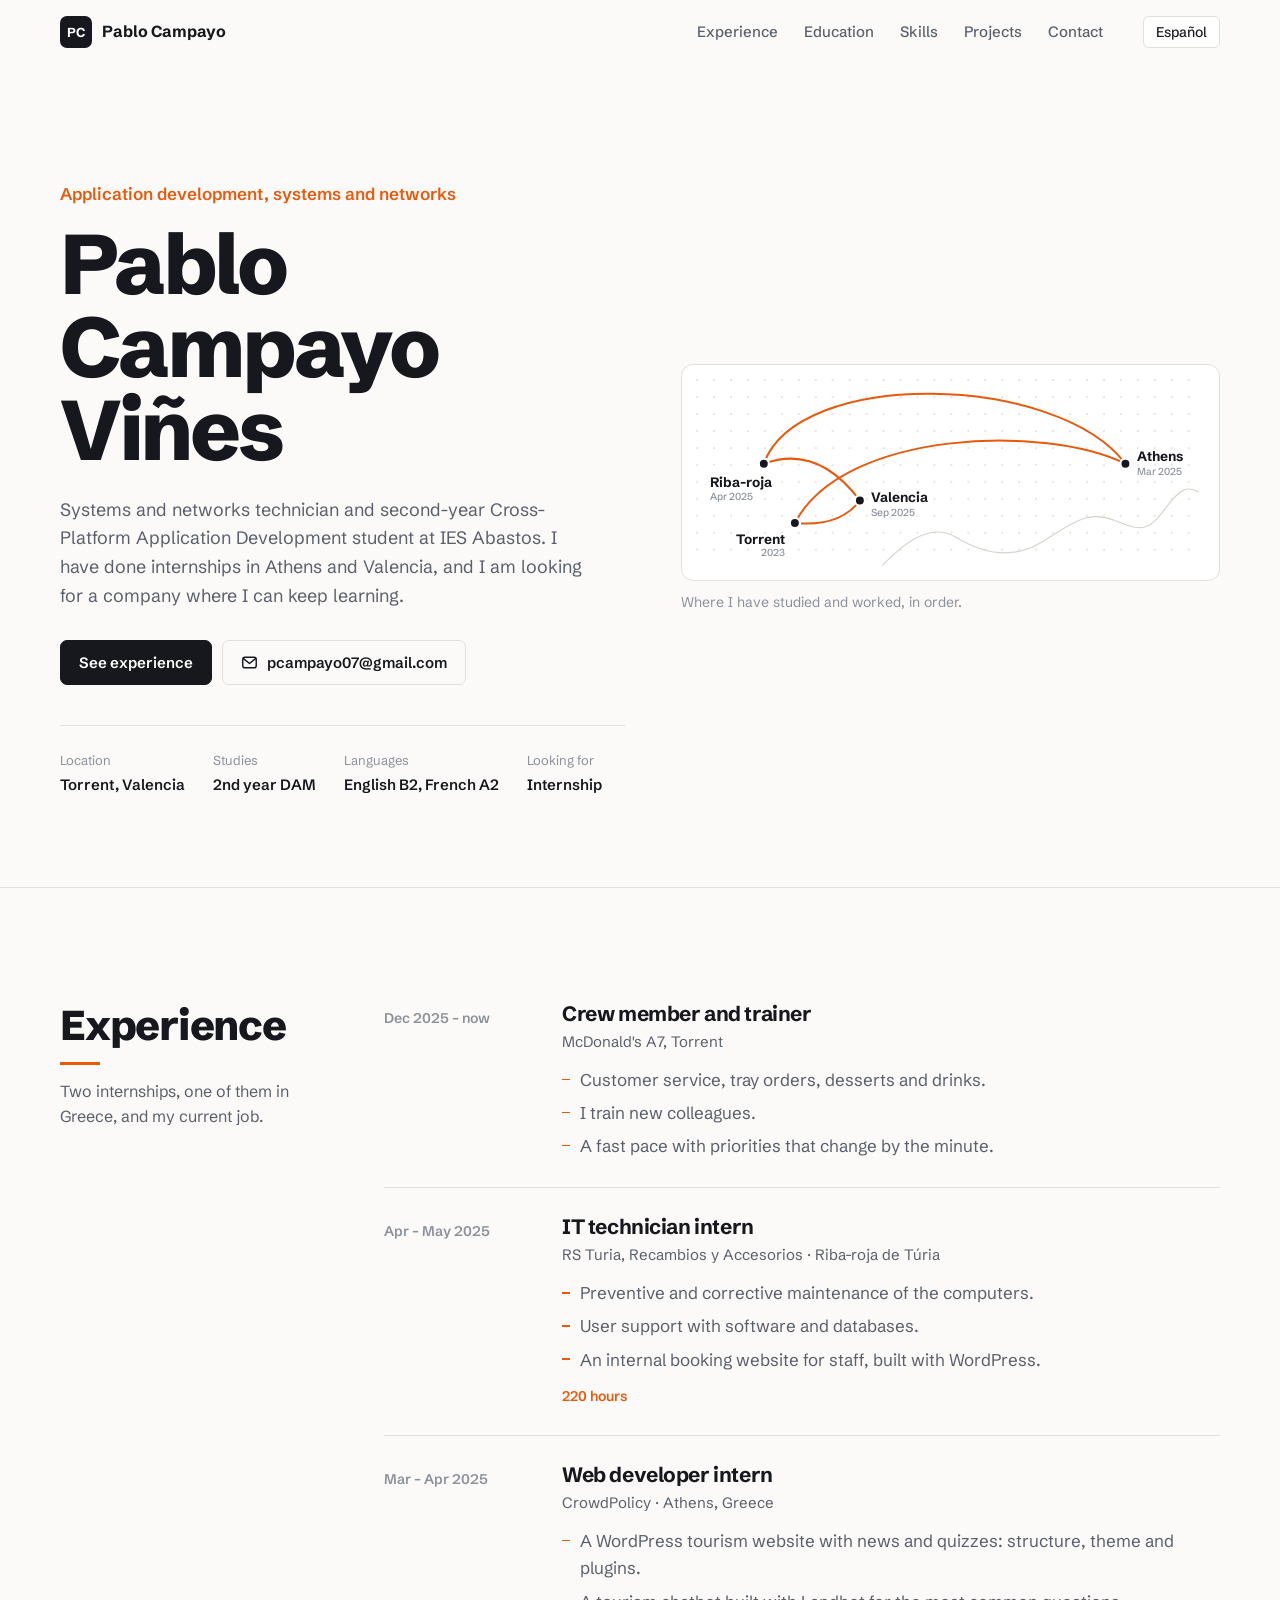
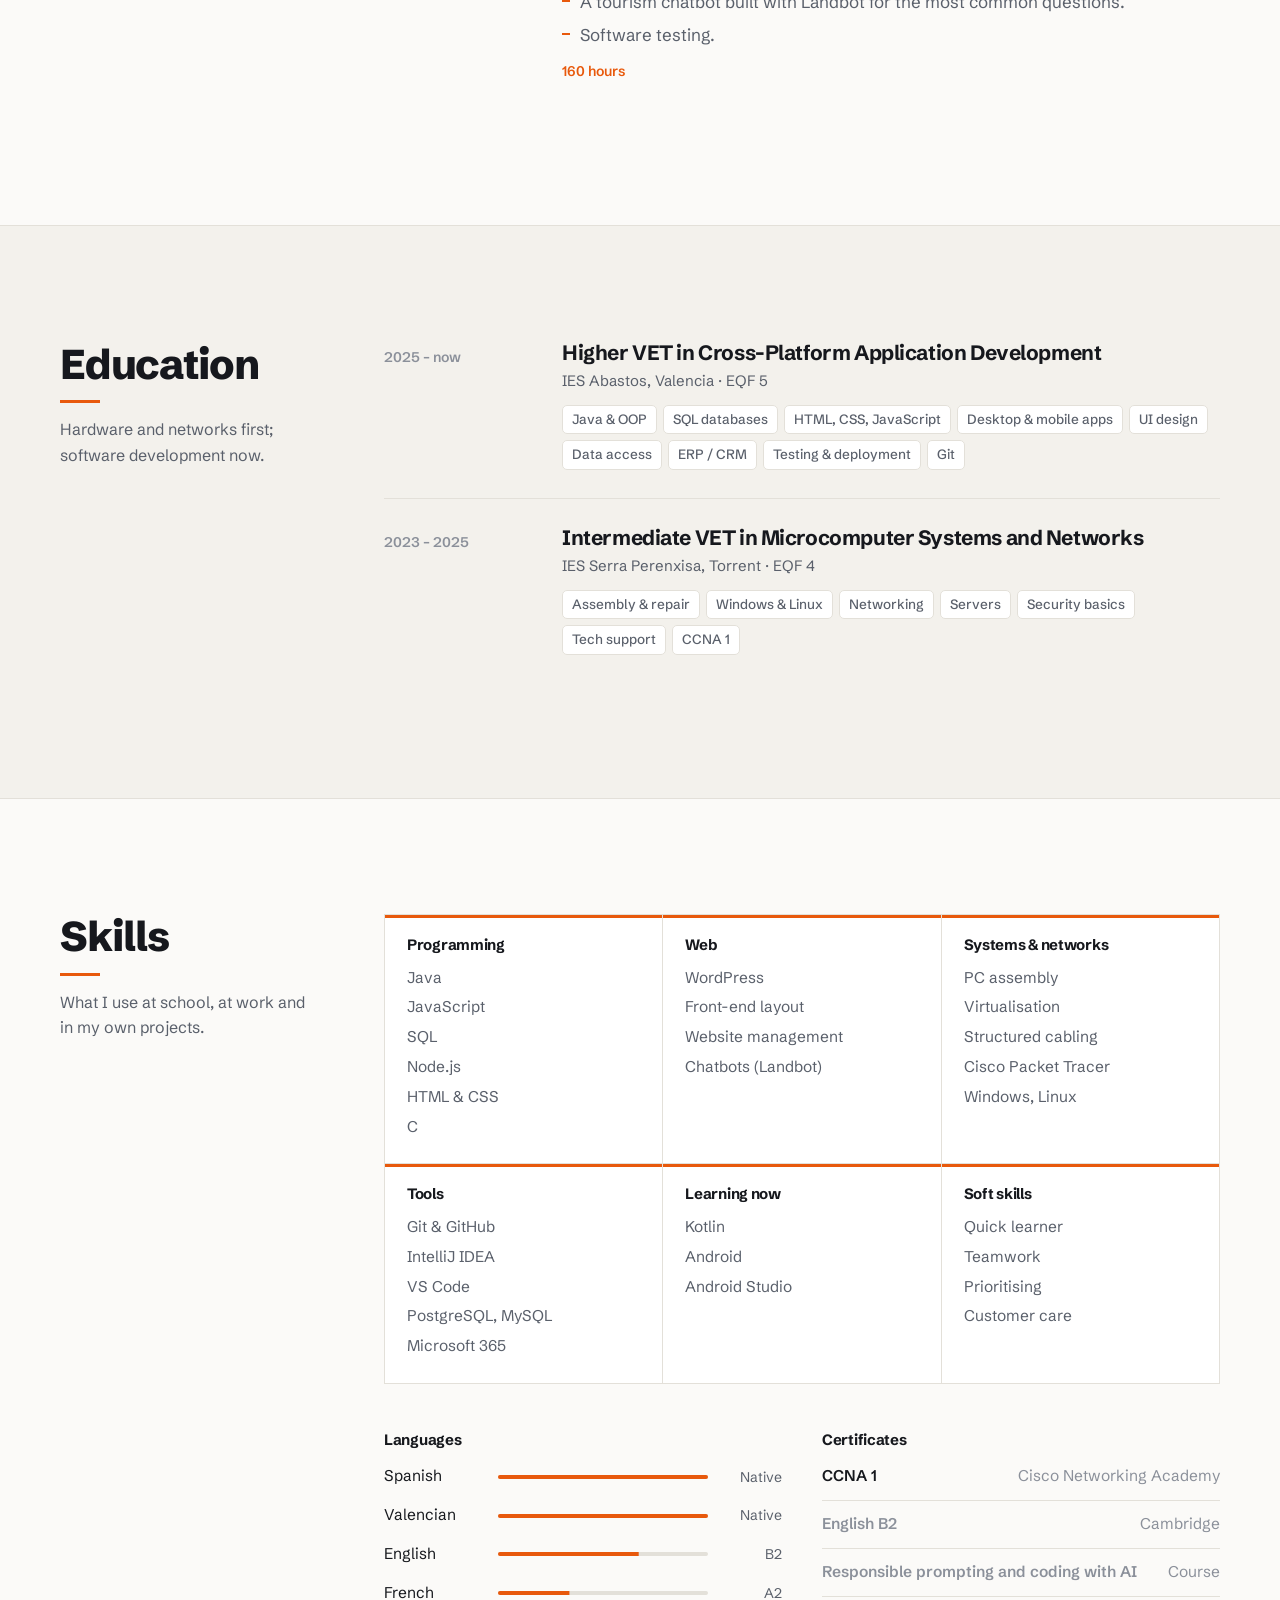
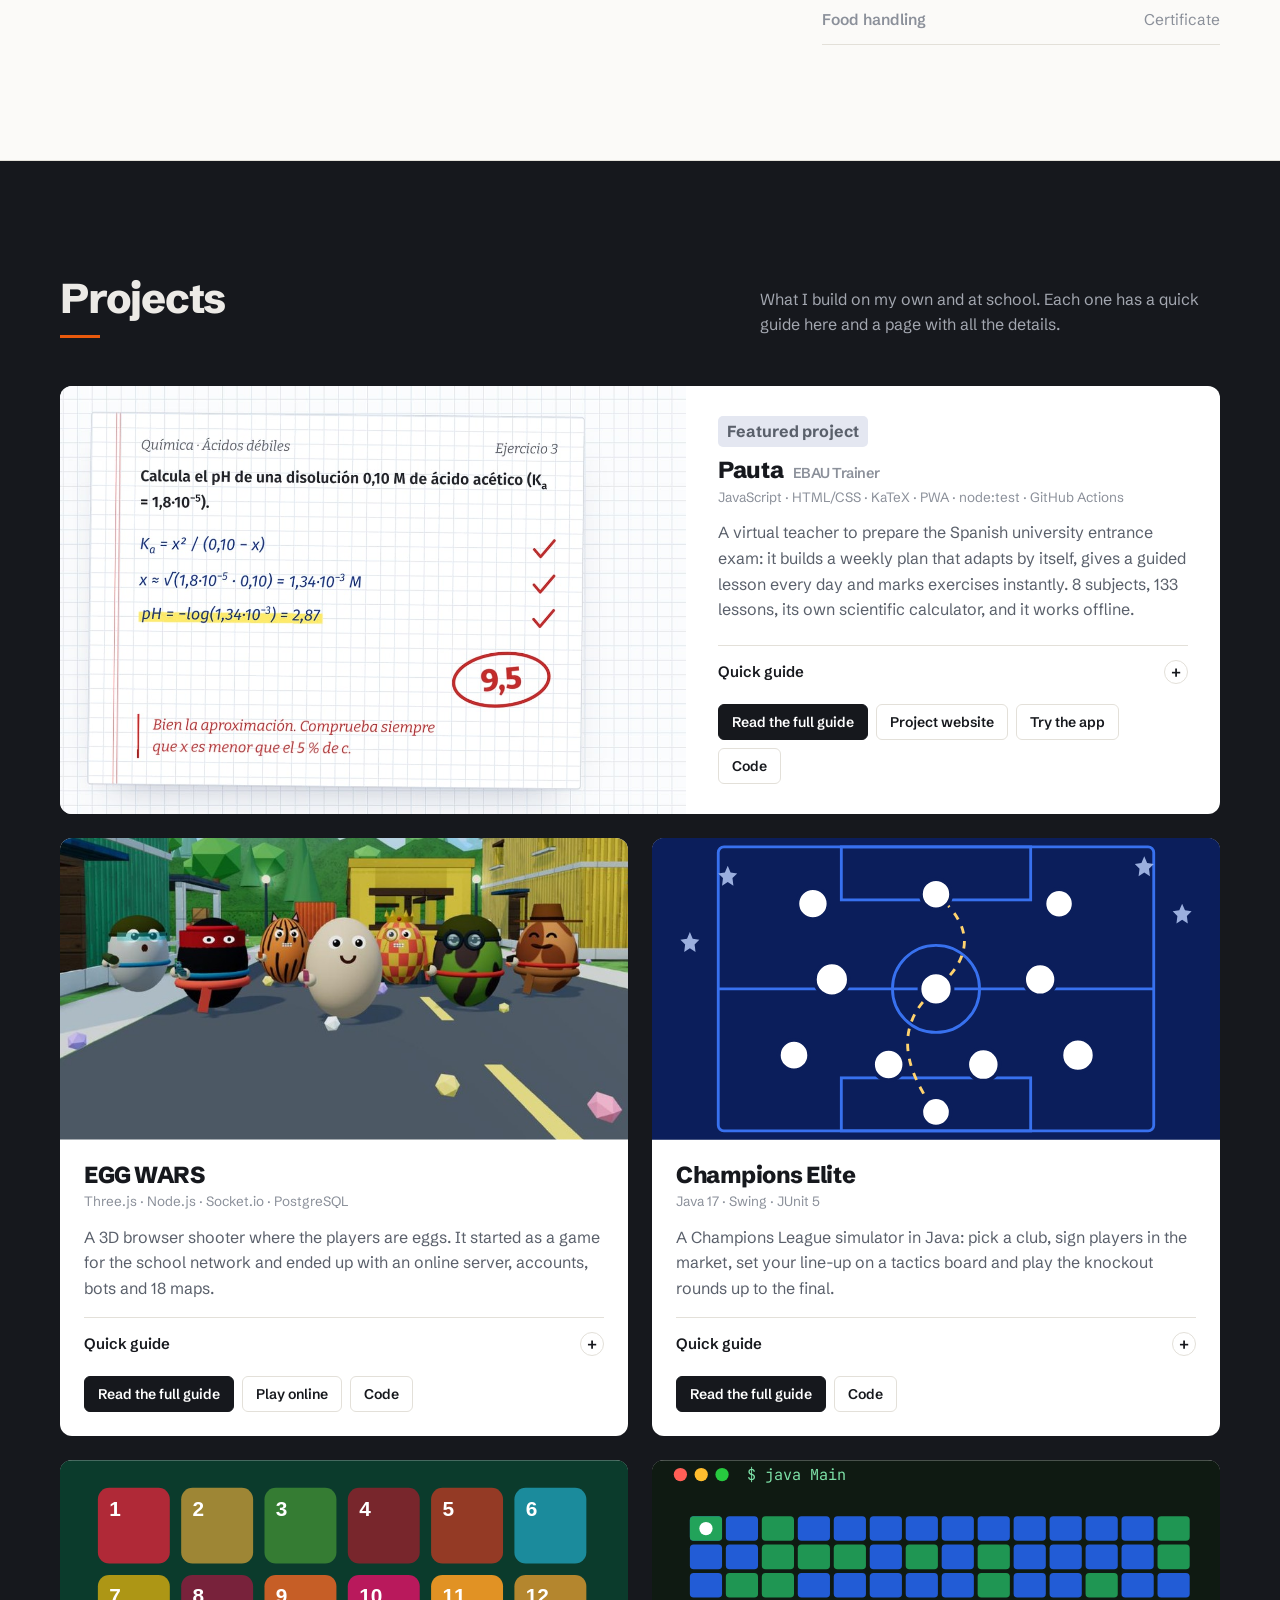
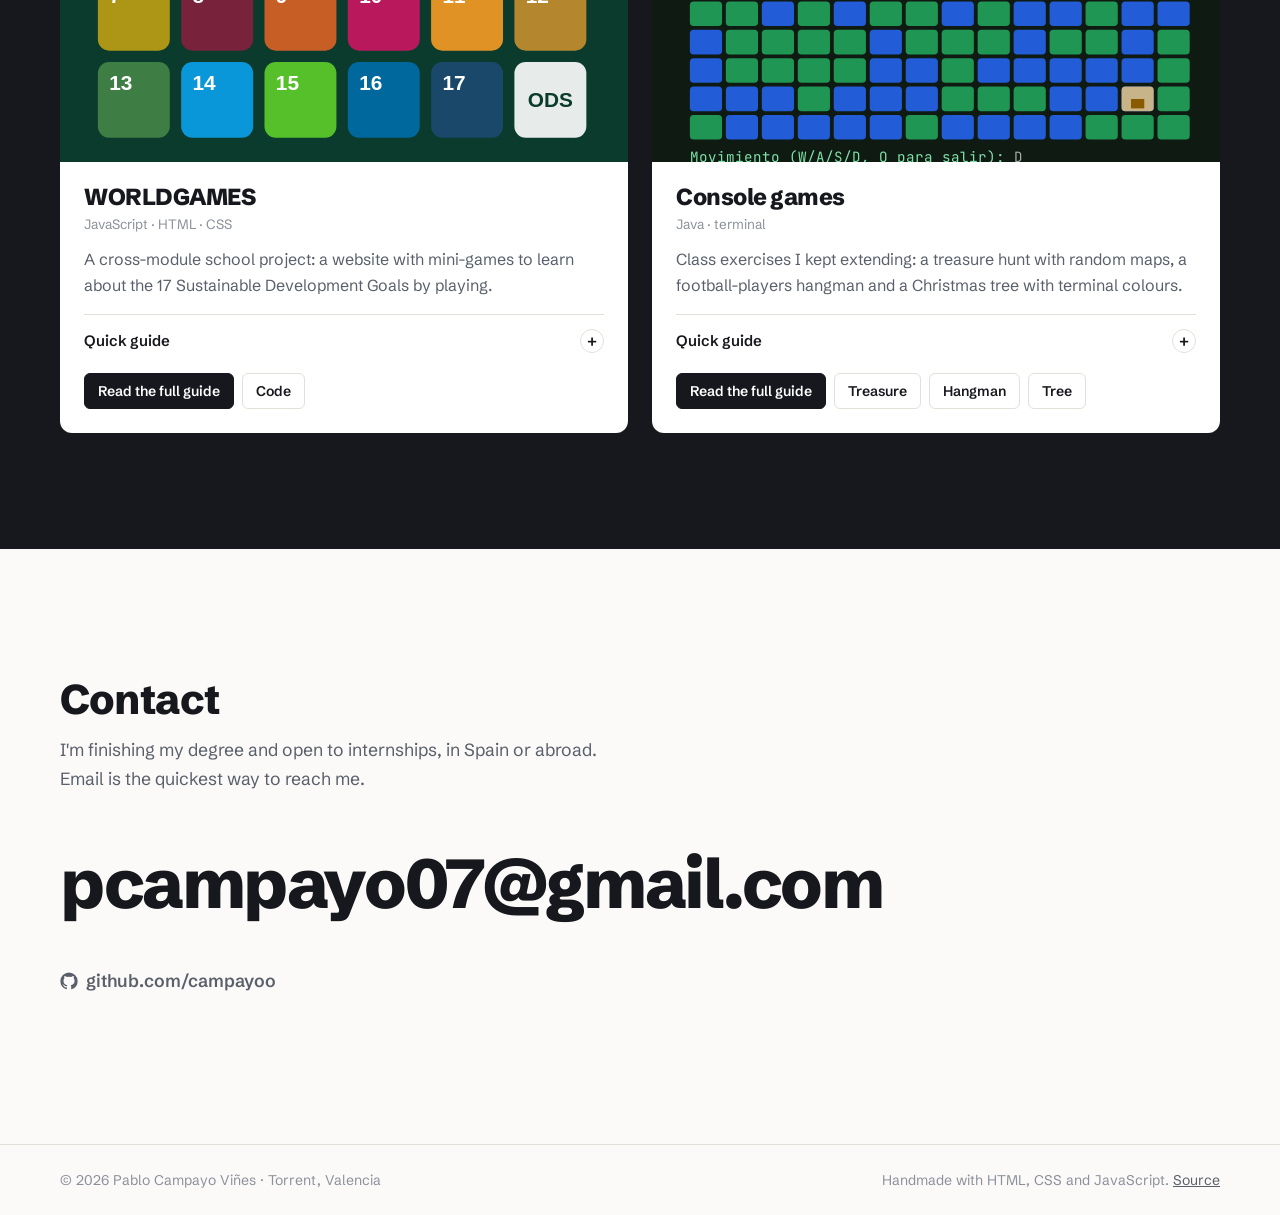
==== commit a71ac97f: "EGG WARS: imagen de los huevos más cerca Co-Authored-By: Claude Opus 5.5 <noreply@anthropic.com> Cla" ====
--- a/index.html
+++ b/index.html
@@ -101,7 +101,7 @@
 <div class="links"><a class="main" href="proyectos/pauta.html"><span class="es">Ver la guía completa</span><span class="en">Read the full guide</span></a><a href="https://campayoo.github.io/EBAUTrainer/" target="_blank" rel="noopener"><span class="es">Web del proyecto</span><span class="en">Project website</span></a><a href="https://campayoo.github.io/EBAUTrainer/app/" target="_blank" rel="noopener"><span class="es">Probar la app</span><span class="en">Try the app</span></a><a href="https://github.com/campayoo/EBAUTrainer" target="_blank" rel="noopener"><span class="es">Código</span><span class="en">Code</span></a></div>
 </div></article>
 <article class="proj p-egg rv">
-<a class="art" href="proyectos/eggwars.html" tabindex="-1" aria-hidden="true"><img src="img/eg-huevos.jpg" alt="Huevos de EGG WARS con sus armas, sombreros y camuflajes en una calle del juego" loading="lazy" width="800" height="450"></a>
+<a class="art" href="proyectos/eggwars.html" tabindex="-1" aria-hidden="true"><img src="img/eg-huevos.jpg?v=2" alt="Huevos de EGG WARS con sus armas, sombreros y camuflajes en una calle del juego" loading="lazy" width="800" height="439"></a>
 <div class="body">
 <h3>EGG WARS</h3>
 <div class="stack">Three.js · Node.js · Socket.io · PostgreSQL</div>
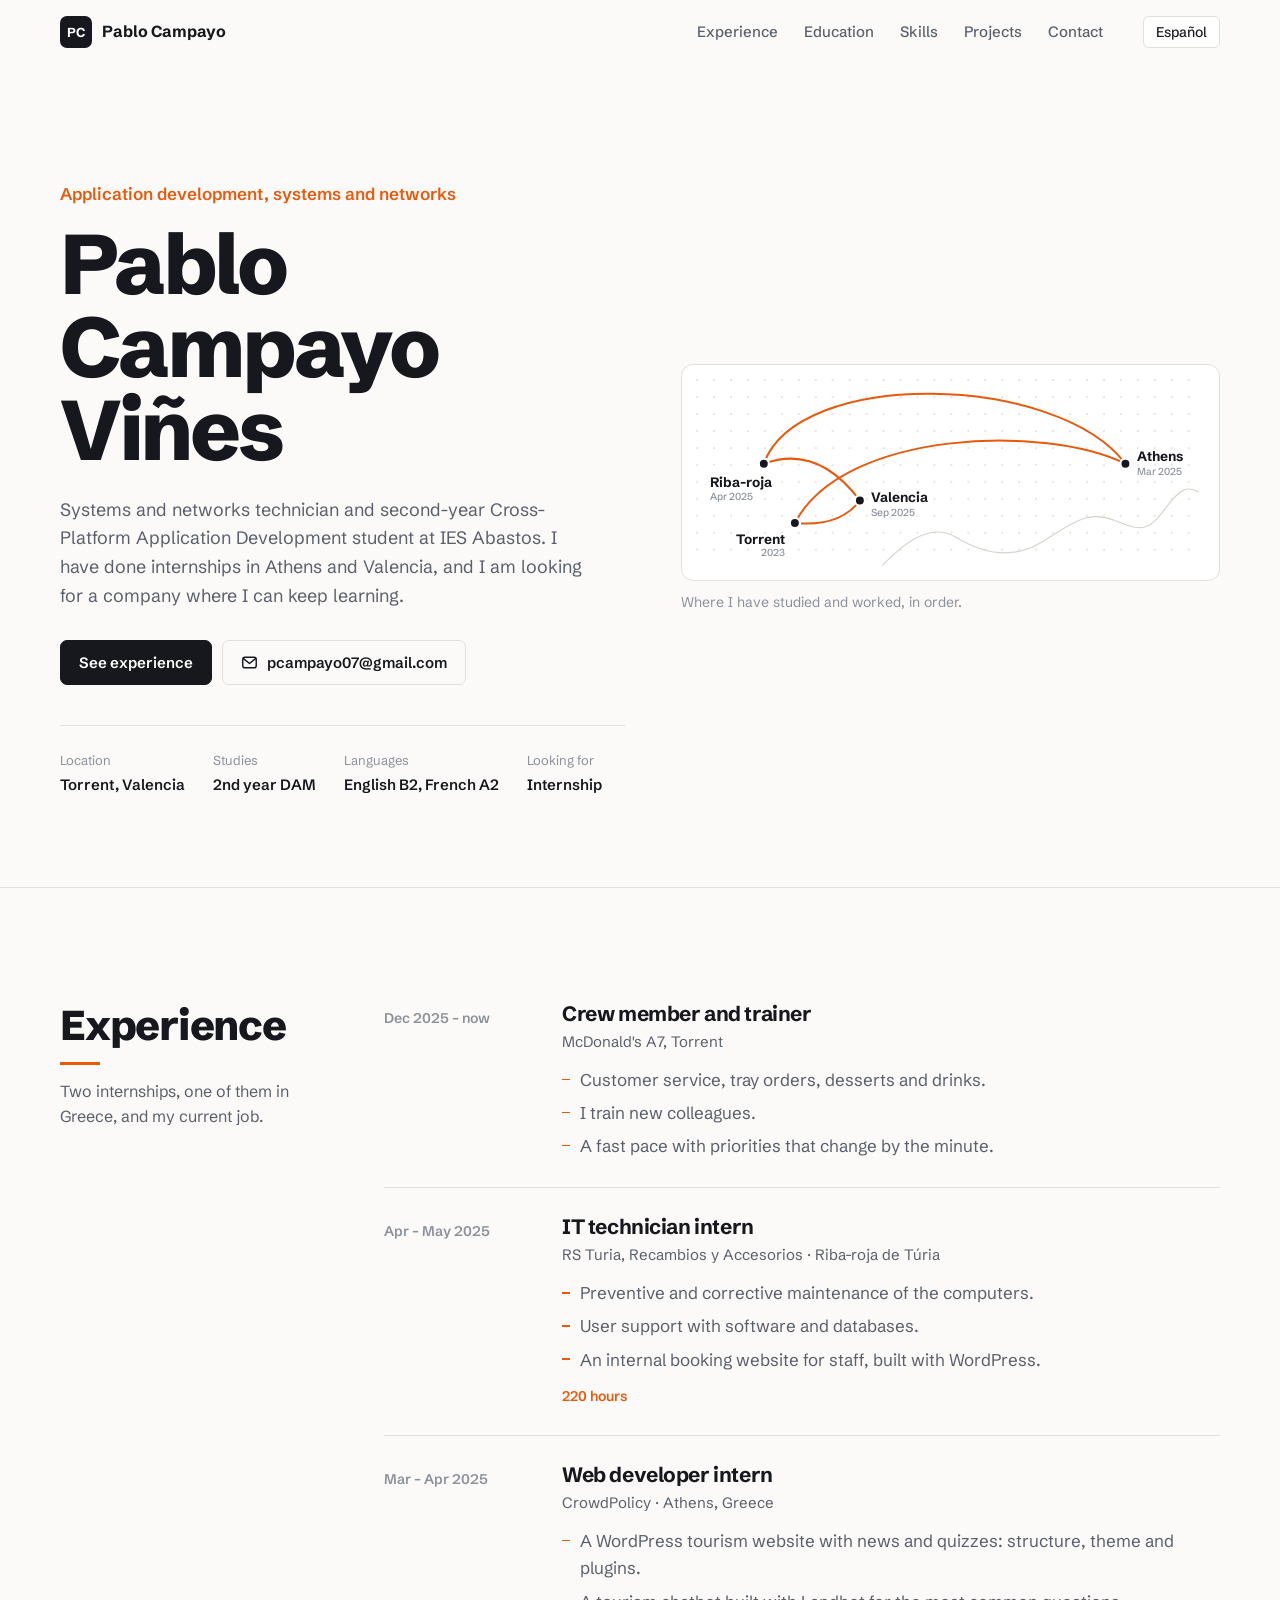
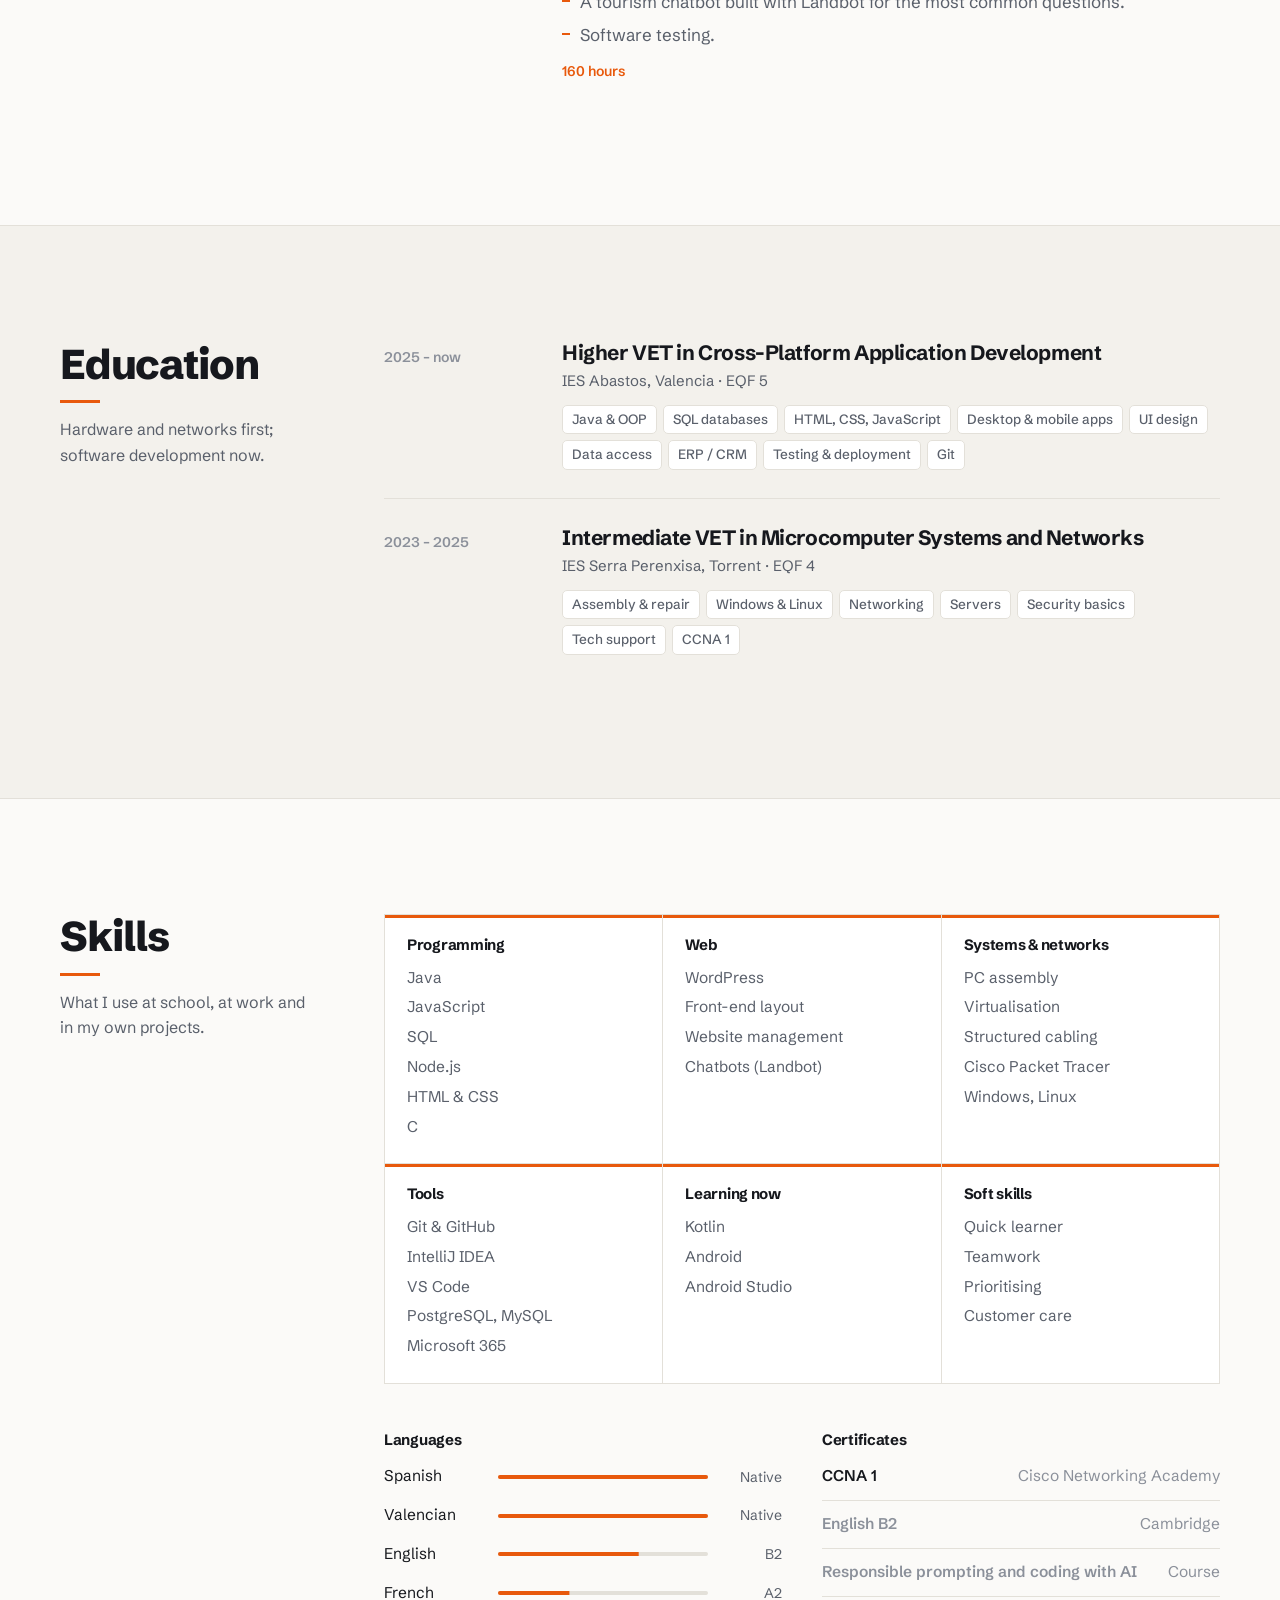
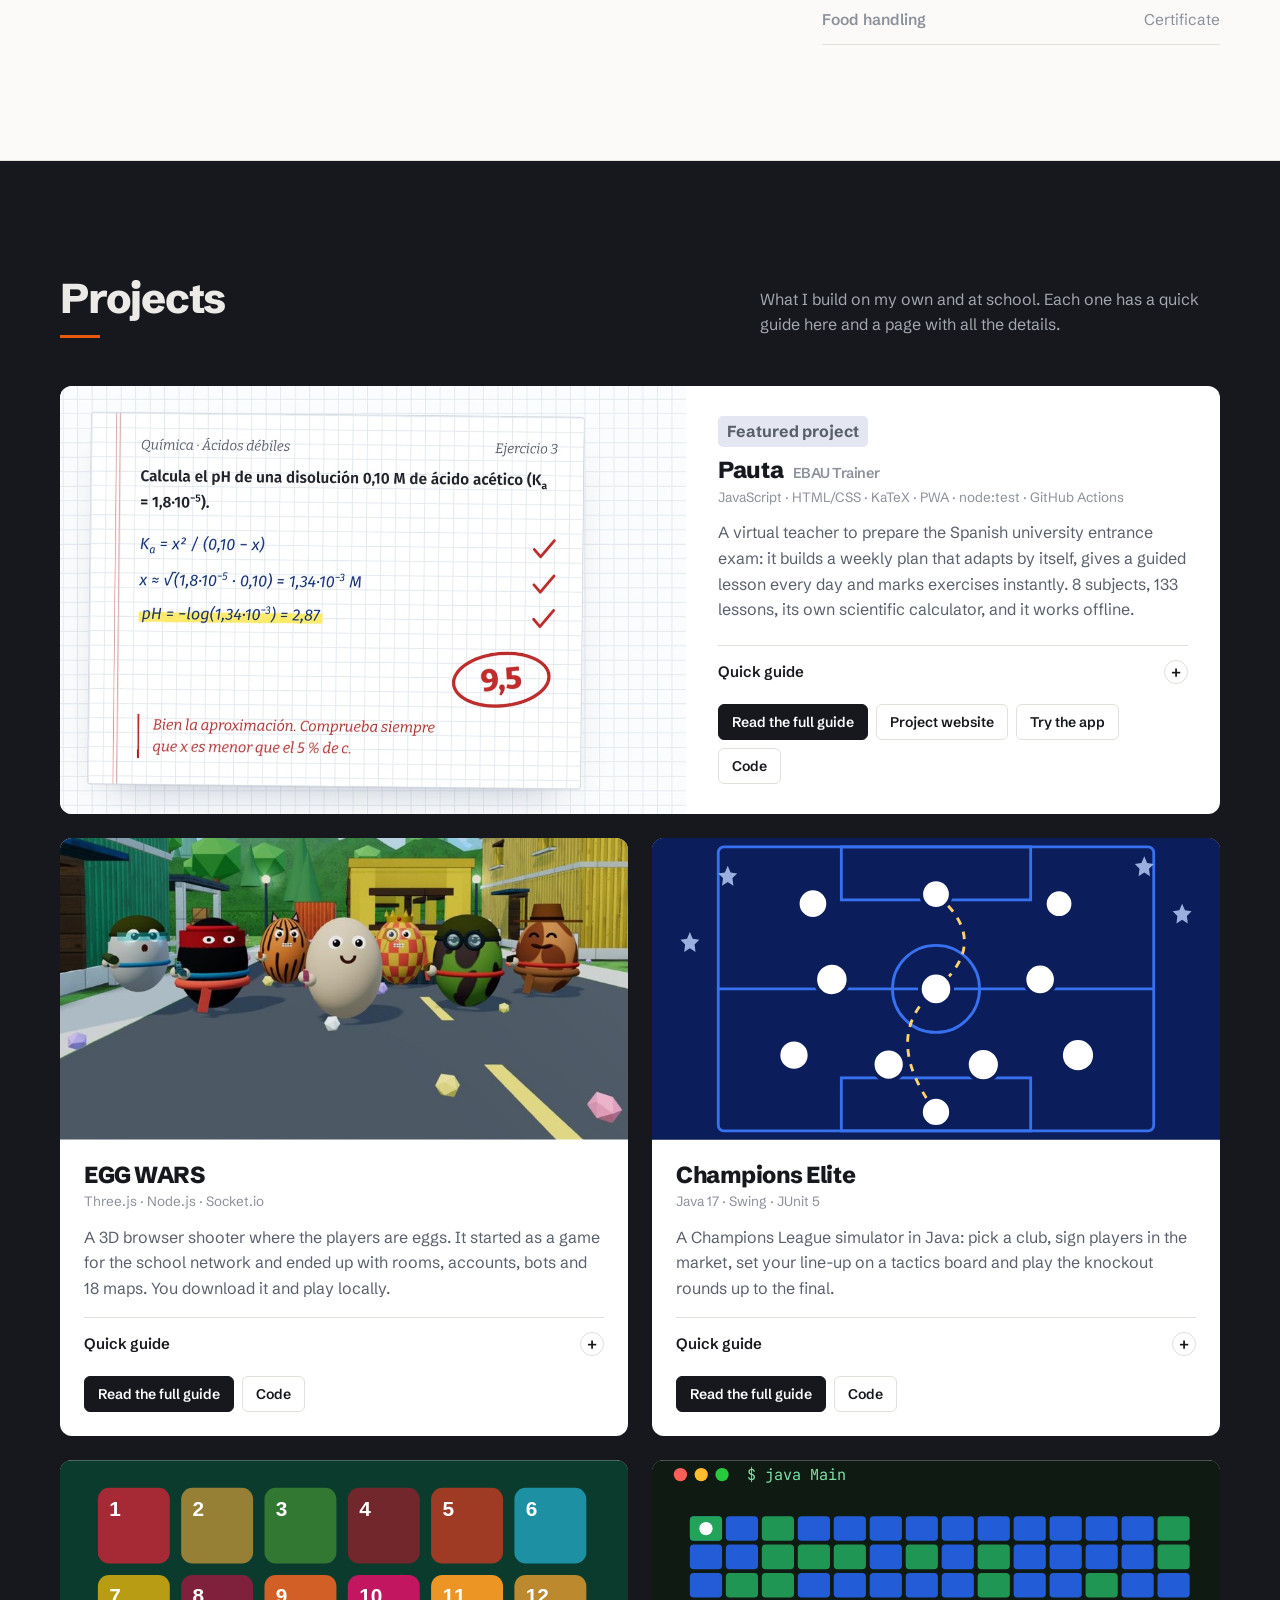
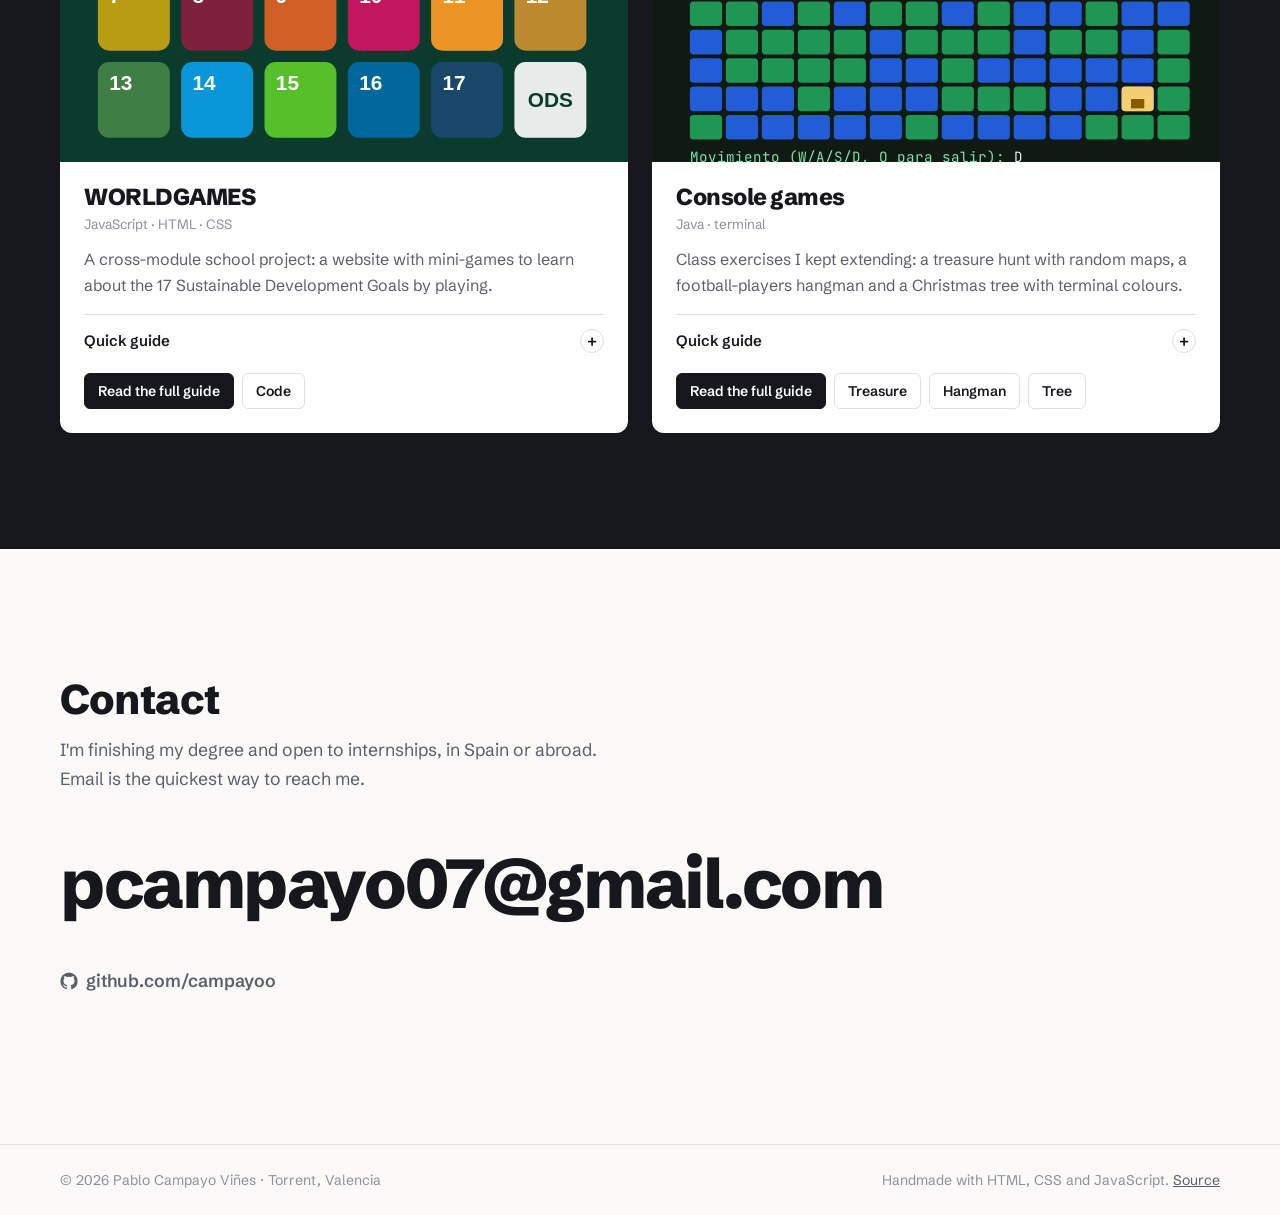
==== commit 0f42c5e9: "EGG WARS: sin versión online, se descarga y se juega en local Co-Authored-By: Claude Opus 5.5 <norep" ====
--- a/index.html
+++ b/index.html
@@ -104,11 +104,11 @@
 <a class="art" href="proyectos/eggwars.html" tabindex="-1" aria-hidden="true"><img src="img/eg-huevos.jpg?v=2" alt="Huevos de EGG WARS con sus armas, sombreros y camuflajes en una calle del juego" loading="lazy" width="800" height="439"></a>
 <div class="body">
 <h3>EGG WARS</h3>
-<div class="stack">Three.js · Node.js · Socket.io · PostgreSQL</div>
-<p><span class="es">Un shooter en 3D para el navegador en el que los jugadores son huevos. Empezó como un juego para la red del instituto y acabó con servidor online, cuentas, bots y 18 mapas.</span><span class="en">A 3D browser shooter where the players are eggs. It started as a game for the school network and ended up with an online server, accounts, bots and 18 maps.</span></p>
+<div class="stack">Three.js · Node.js · Socket.io</div>
+<p><span class="es">Un shooter en 3D para el navegador en el que los jugadores son huevos. Empezó como un juego para la red del instituto y acabó con salas, cuentas, bots y 18 mapas. Se descarga y se juega en local.</span><span class="en">A 3D browser shooter where the players are eggs. It started as a game for the school network and ended up with rooms, accounts, bots and 18 maps. You download it and play locally.</span></p>
 <details class="guide"><summary><span class="es">Guía rápida</span><span class="en">Quick guide</span><span class="pm" aria-hidden="true">+</span></summary>
-<div class="in"><ol class="steps"><li><span class="es"><b>Entra</b> en la versión online o en la de bots, directamente desde el navegador.</span><span class="en"><b>Open</b> the online version or the bots version, straight from the browser.</span></li><li><span class="es"><b>Elige</b> mapa y modo: todos contra todos, equipos, King of the Coop o Capture the Spatula.</span><span class="en"><b>Pick</b> a map and a mode: free for all, teams, King of the Coop or Capture the Spatula.</span></li><li><span class="es"><b>Juega</b> con WASD, ratón para apuntar, clic para disparar, R para recargar y Q para la granada.</span><span class="en"><b>Play</b> with WASD, mouse to aim, click to shoot, R to reload and Q for a grenade.</span></li></ol></div></details>
-<div class="links"><a class="main" href="proyectos/eggwars.html"><span class="es">Ver la guía completa</span><span class="en">Read the full guide</span></a><a href="https://eggwars-plai.onrender.com" target="_blank" rel="noopener"><span class="es">Jugar online</span><span class="en">Play online</span></a><a href="https://github.com/campayoo/EggWars" target="_blank" rel="noopener"><span class="es">Código</span><span class="en">Code</span></a></div>
+<div class="in"><ol class="steps"><li><span class="es"><b>Descárgalo</b> de GitHub y arráncalo con <code>npm start</code>; luego abre <code>localhost:3000</code>.</span><span class="en"><b>Download</b> it from GitHub and start it with <code>npm start</code>, then open <code>localhost:3000</code>.</span></li><li><span class="es"><b>Elige</b> mapa y modo: todos contra todos, equipos, King of the Coop o Capture the Spatula.</span><span class="en"><b>Pick</b> a map and a mode: free for all, teams, King of the Coop or Capture the Spatula.</span></li><li><span class="es"><b>Juega</b> con WASD, ratón para apuntar, clic para disparar, R para recargar y Q para la granada.</span><span class="en"><b>Play</b> with WASD, mouse to aim, click to shoot, R to reload and Q for a grenade.</span></li></ol></div></details>
+<div class="links"><a class="main" href="proyectos/eggwars.html"><span class="es">Ver la guía completa</span><span class="en">Read the full guide</span></a><a href="https://github.com/campayoo/EggWars" target="_blank" rel="noopener"><span class="es">Código</span><span class="en">Code</span></a></div>
 </div></article>
 <article class="proj p-ucl rv">
 <a class="art" href="proyectos/champions.html" tabindex="-1" aria-hidden="true"><svg viewBox="0 0 600 340" preserveAspectRatio="xMidYMid slice" role="img" aria-label="Campo de fútbol con una alineación 4-3-3"><rect width="600" height="340" fill="#0b1e5b"/><g fill="none" stroke="#3d7bff" stroke-width="3" opacity=".9"><rect x="70" y="20" width="460" height="300" rx="6"/><line x1="70" y1="170" x2="530" y2="170"/><circle cx="300" cy="170" r="46"/><rect x="200" y="20" width="200" height="56"/><rect x="200" y="264" width="200" height="56"/></g><path d="M300 300 Q240 220 300 170 T300 70" fill="none" stroke="#ffd36e" stroke-width="3" stroke-dasharray="8 8"><animate attributeName="stroke-dashoffset" from="64" to="0" dur="1.6s" repeatCount="indefinite"/></path><path d="M520 30 l3 7 7 1 -5 5 1 8 -6 -4 -6 4 1 -8 -5 -5 7 -1z" fill="#c0d4ff" opacity=".8"/><path d="M560 80 l3 7 7 1 -5 5 1 8 -6 -4 -6 4 1 -8 -5 -5 7 -1z" fill="#c0d4ff" opacity=".8"/><path d="M80 40 l3 7 7 1 -5 5 1 8 -6 -4 -6 4 1 -8 -5 -5 7 -1z" fill="#c0d4ff" opacity=".8"/><path d="M40 110 l3 7 7 1 -5 5 1 8 -6 -4 -6 4 1 -8 -5 -5 7 -1z" fill="#c0d4ff" opacity=".8"/><circle cx="300" cy="300" r="15" fill="#fff" stroke="#0b1e5b" stroke-width="4"><animate attributeName="r" values="15;18;15" dur="2.4s" begin="0.0s" repeatCount="indefinite"/></circle><circle cx="150" cy="240" r="15" fill="#fff" stroke="#0b1e5b" stroke-width="4"><animate attributeName="r" values="15;18;15" dur="2.4s" begin="0.2s" repeatCount="indefinite"/></circle><circle cx="250" cy="250" r="15" fill="#fff" stroke="#0b1e5b" stroke-width="4"><animate attributeName="r" values="15;18;15" dur="2.4s" begin="0.4s" repeatCount="indefinite"/></circle><circle cx="350" cy="250" r="15" fill="#fff" stroke="#0b1e5b" stroke-width="4"><animate attributeName="r" values="15;18;15" dur="2.4s" begin="0.6000000000000001s" repeatCount="indefinite"/></circle><circle cx="450" cy="240" r="15" fill="#fff" stroke="#0b1e5b" stroke-width="4"><animate attributeName="r" values="15;18;15" dur="2.4s" begin="0.8s" repeatCount="indefinite"/></circle><circle cx="190" cy="160" r="15" fill="#fff" stroke="#0b1e5b" stroke-width="4"><animate attributeName="r" values="15;18;15" dur="2.4s" begin="1.0s" repeatCount="indefinite"/></circle><circle cx="300" cy="170" r="15" fill="#fff" stroke="#0b1e5b" stroke-width="4"><animate attributeName="r" values="15;18;15" dur="2.4s" begin="1.2000000000000002s" repeatCount="indefinite"/></circle><circle cx="410" cy="160" r="15" fill="#fff" stroke="#0b1e5b" stroke-width="4"><animate attributeName="r" values="15;18;15" dur="2.4s" begin="1.4000000000000001s" repeatCount="indefinite"/></circle><circle cx="170" cy="80" r="15" fill="#fff" stroke="#0b1e5b" stroke-width="4"><animate attributeName="r" values="15;18;15" dur="2.4s" begin="1.6s" repeatCount="indefinite"/></circle><circle cx="300" cy="70" r="15" fill="#fff" stroke="#0b1e5b" stroke-width="4"><animate attributeName="r" values="15;18;15" dur="2.4s" begin="1.8s" repeatCount="indefinite"/></circle><circle cx="430" cy="80" r="15" fill="#fff" stroke="#0b1e5b" stroke-width="4"><animate attributeName="r" values="15;18;15" dur="2.4s" begin="2.0s" repeatCount="indefinite"/></circle></svg></a>
